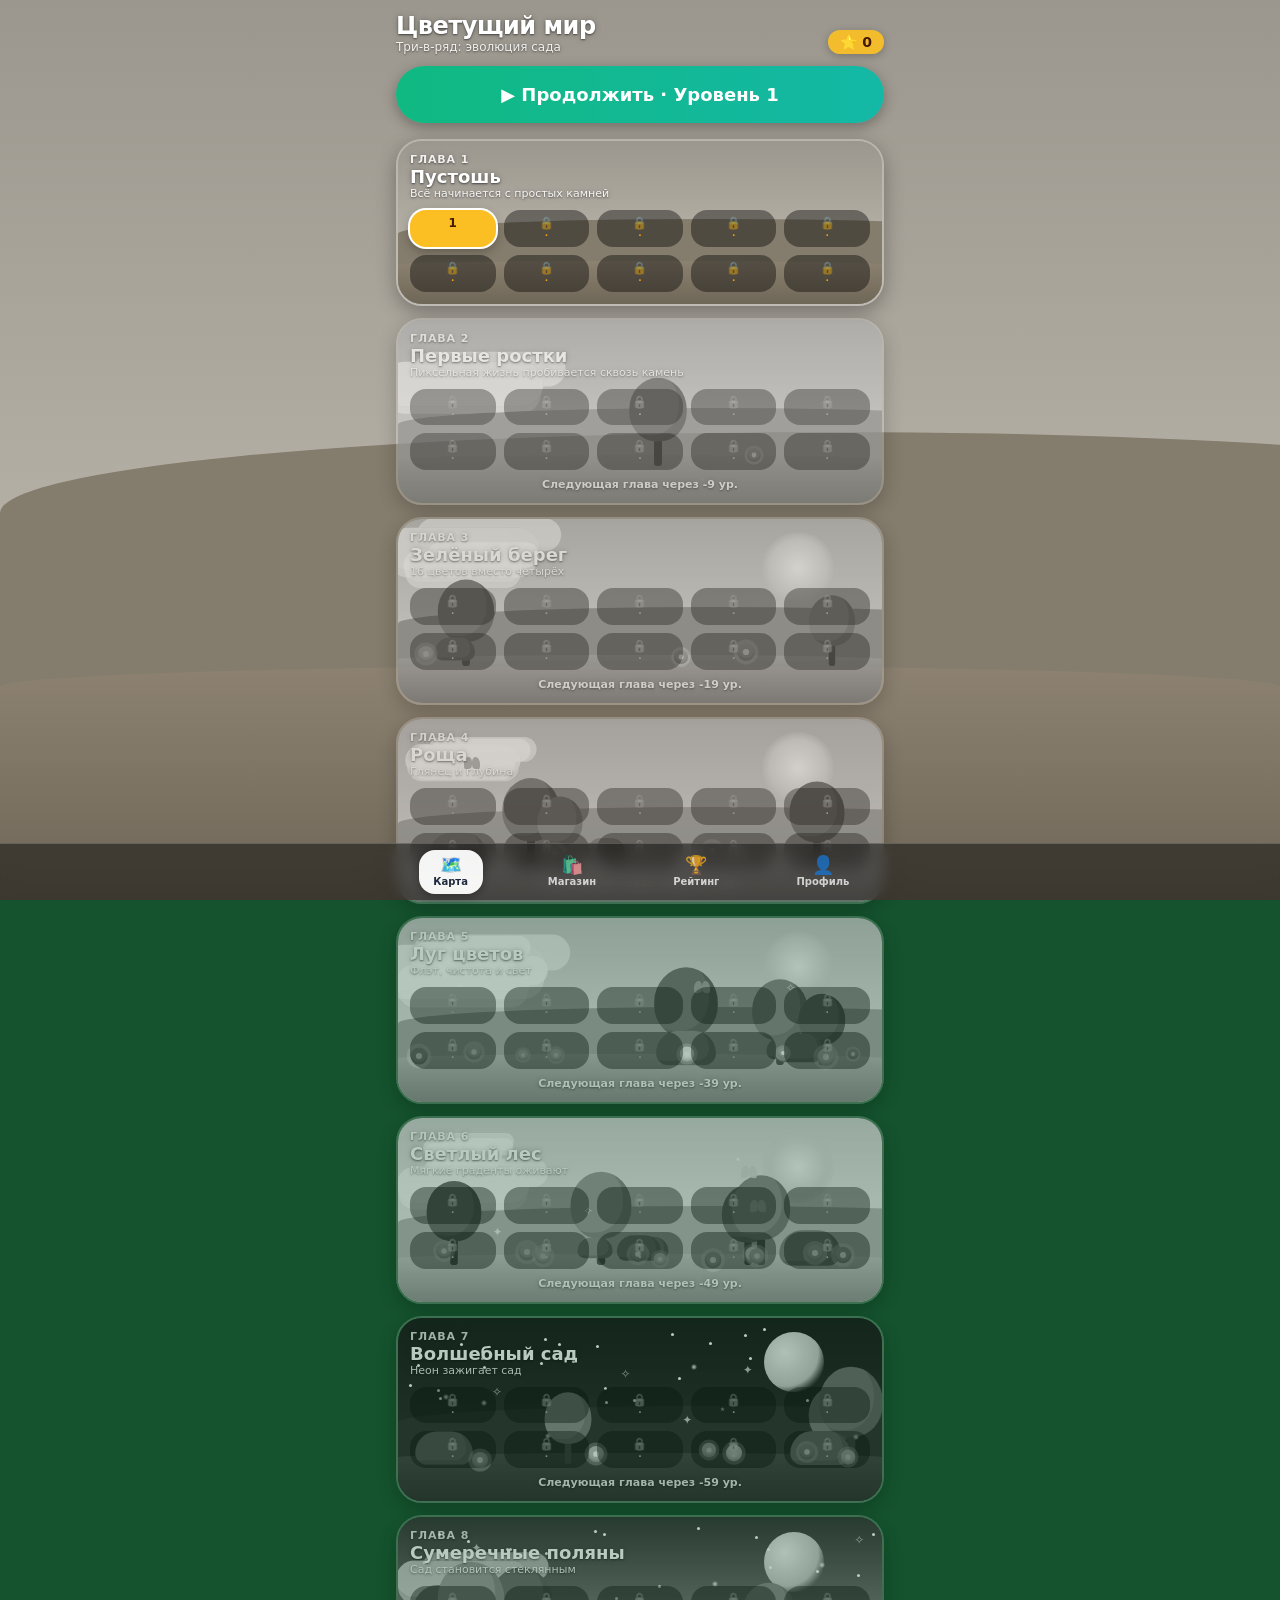
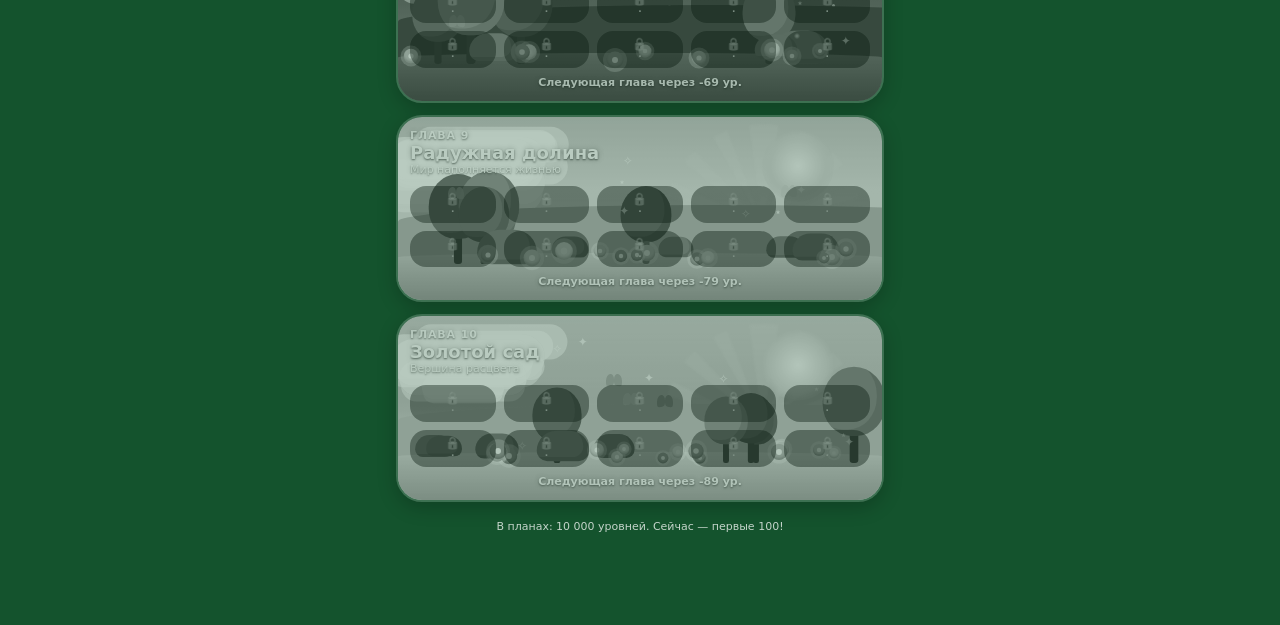
==== index.html @ 9f3c4a74 "Blooming World v1: standalone single-file match-3 game + Next.js source - index.html: автономная игр" ====
<!doctype html>
<html lang="ru">
<head>
<meta charset="utf-8">
<meta name="viewport" content="width=device-width, initial-scale=1, viewport-fit=cover, user-scalable=no">
<title>Цветущий мир — Blooming World</title>
<meta name="description" content="Match-3 игра «Цветущий мир»: 100 уровней в 10 эрах графики. Автономная версия — один HTML-файл.">
<style>
/* ============================================================
 * Blooming World — standalone single-file edition styles
 * (port of the Next.js/Tailwind UI + globals.css animations)
 * ============================================================ */
* { box-sizing: border-box; -webkit-tap-highlight-color: transparent; }
html, body { margin: 0; padding: 0; }
body {
  font-family: ui-rounded, 'Segoe UI', 'Noto Sans', system-ui, -apple-system, sans-serif;
  background: #14532d;
  color: #fff;
  min-height: 100vh;
  overflow-x: hidden;
  user-select: none;
}
button { font-family: inherit; border: 0; cursor: pointer; background: none; color: inherit; }
input { font-family: inherit; }

.app { position: relative; min-height: 100vh; overflow: hidden; }
.screen { position: relative; z-index: 10; }

/* ---------- blooming background ---------- */
.bg-layer { position: absolute; inset: 0; z-index: 0; pointer-events: none; overflow: hidden; }
.bg-layer.as-root { position: fixed; }
.bg-ground { position: absolute; left: 0; right: 0; bottom: 0; height: 26%; border-radius: 100% 100% 0 0 / 18% 18% 0 0; }
.bg-hill { position: absolute; bottom: 20%; width: 130%; height: 30%; border-radius: 100% 100% 0 0 / 60% 60% 0 0; }
.bg-hill.near { bottom: 22%; }
.bg-sun { position: absolute; top: 7%; right: 10%; width: 72px; height: 72px; border-radius: 50%;
  background: radial-gradient(circle, #fff7cf 0%, #ffd94e 55%, rgba(255,200,60,.15) 72%, transparent 76%);
  animation: bm-sun-rays 5s ease-in-out infinite; }
.bg-rays { position: absolute; top: 4%; right: 4%; width: 200px; height: 200px;
  background: repeating-conic-gradient(from 0deg, rgba(255,240,170,.14) 0deg 9deg, transparent 9deg 22deg);
  border-radius: 50%; filter: blur(1px); animation: bm-sun-rays 6s ease-in-out infinite; }
.bg-cloud { position: absolute; width: 130px; height: 36px; border-radius: 40px;
  background: rgba(255,255,255,.8); box-shadow: 0 8px 0 -2px rgba(255,255,255,.65), 22px -12px 0 -4px rgba(255,255,255,.7); opacity: .8;
  animation: bm-cloud-drift linear infinite; }
.bg-star { position: absolute; width: 3px; height: 3px; border-radius: 50%; background: #fff;
  animation: bm-star-twinkle 3s ease-in-out infinite; }
.bg-tree { position: absolute; bottom: 20%; width: 46px; height: 74px; transform-origin: bottom center;
  animation: bm-tree-sway 4s ease-in-out infinite; }
.bg-tree::before { content: ''; position: absolute; left: 50%; bottom: 0; width: 8px; height: 40%; transform: translateX(-50%);
  background: #6b4a2c; border-radius: 3px; }
.bg-tree::after { content: ''; position: absolute; left: 50%; bottom: 34%; transform: translateX(-50%);
  width: 58px; height: 64px; border-radius: 50% 50% 46% 46%; background: var(--tree, #2e8a4e);
  box-shadow: inset -8px -6px 0 rgba(0,0,0,.12); }
.bg-bush { position: absolute; bottom: 21%; width: 52px; height: 30px; border-radius: 26px 26px 14px 14px;
  background: var(--bush, #3da05a); box-shadow: inset -6px -4px 0 rgba(0,0,0,.12); }
.bg-flower { position: absolute; bottom: 21%; width: 14px; height: 14px; border-radius: 50%;
  background: var(--fl, #ff8ab0); box-shadow: 0 0 0 3px var(--flc, rgba(255,255,255,.25)), inset 0 -2px 2px rgba(0,0,0,.18); }
.bg-flower::after { content: ''; position: absolute; left: 50%; top: 50%; width: 5px; height: 5px; border-radius: 50%;
  transform: translate(-50%,-50%); background: #fff8d8; }
.bg-butterfly { position: absolute; width: 16px; height: 12px; animation: bm-butterfly 9s ease-in-out infinite; }
.bg-butterfly::before, .bg-butterfly::after { content: ''; position: absolute; top: 0; width: 8px; height: 12px; border-radius: 60% 60% 40% 40%;
  background: var(--bf, #ffd166); opacity: .9; }
.bg-butterfly::before { left: 0; transform: skewY(-12deg); }
.bg-butterfly::after { right: 0; transform: skewY(12deg); }
.bg-petal { position: absolute; top: -5vh; width: 12px; height: 12px; border-radius: 60% 0 60% 0;
  background: var(--pt, #ffb0c8); opacity: .85; animation: bm-petal-fall linear infinite; }
.bg-firefly { position: absolute; width: 6px; height: 6px; border-radius: 50%;
  background: radial-gradient(circle, #eaff9a, rgba(180,255,120,.1) 70%);
  animation: bm-firefly 4.5s ease-in-out infinite; }
.bg-sparkle { position: absolute; font-size: 12px; color: #fff; opacity: .7; animation: bm-sparkle 3s ease-in-out infinite; }
.bg-moon { position: absolute; top: 8%; right: 12%; width: 60px; height: 60px; border-radius: 50%;
  background: radial-gradient(circle at 35% 35%, #f4f0ff, #c9c2e8 60%, rgba(150,140,200,.2) 75%, transparent 80%); }

/* ---------- tile animations (ported 1:1) ---------- */
@keyframes bm-pop { 0% { transform: scale(1); opacity: 1; } 40% { transform: scale(1.25) rotate(6deg); opacity: 1; } 100% { transform: scale(0) rotate(20deg); opacity: 0; } }
@keyframes bm-fall-in { 0% { transform: translateY(-120%) scale(0.6); opacity: 0.4; } 70% { transform: translateY(0) scale(1.04); opacity: 1; } 100% { transform: translateY(0) scale(1); opacity: 1; } }
@keyframes bm-born { 0% { transform: scale(0.3) rotate(-30deg); } 60% { transform: scale(1.25) rotate(8deg); } 100% { transform: scale(1) rotate(0); } }
@keyframes bm-wobble { 0%, 100% { transform: translateY(0); } 50% { transform: translateY(-4%); } }
@keyframes bm-shake { 0%, 100% { transform: translateX(0); } 25% { transform: translateX(-6%); } 75% { transform: translateX(6%); } }
@keyframes bm-shine { 0% { transform: translateX(-180%) skewX(-18deg); } 100% { transform: translateX(280%) skewX(-18deg); } }
@keyframes bm-special-pulse { 0%, 100% { filter: brightness(1); transform: scale(1); } 50% { filter: brightness(1.35); transform: scale(1.06); } }
@keyframes bm-rainbow-spin { 0% { filter: hue-rotate(0deg); } 100% { filter: hue-rotate(360deg); } }
@keyframes bm-stone-hit { 0%, 100% { transform: translate(0); } 30% { transform: translate(-4%, 2%); } 60% { transform: translate(4%, -2%); } }
@keyframes bm-particle { 0% { transform: translate(0, 0) scale(1); opacity: 1; } 100% { transform: translate(var(--dx), var(--dy)) scale(0.2) rotate(var(--rot)); opacity: 0; } }
@keyframes bm-star-pop { 0% { transform: scale(0) rotate(-90deg); opacity: 0; } 70% { transform: scale(1.35) rotate(8deg); opacity: 1; } 100% { transform: scale(1) rotate(0); opacity: 1; } }
@keyframes bm-float-up { 0% { transform: translateY(0); opacity: 1; } 100% { transform: translateY(-160%); opacity: 0; } }
@keyframes bm-toast-in { 0% { transform: translateY(-16px); opacity: 0; } 100% { transform: translateY(0); opacity: 1; } }
@keyframes bm-cloud-drift { 0% { transform: translateX(-15vw); } 100% { transform: translateX(115vw); } }
@keyframes bm-petal-fall { 0% { transform: translate(0, -8vh) rotate(0deg); opacity: 0; } 10% { opacity: 0.9; } 100% { transform: translate(var(--drift, 4vw), 108vh) rotate(320deg); opacity: 0; } }
@keyframes bm-butterfly { 0% { transform: translate(0, 0) rotate(0deg); } 25% { transform: translate(3vw, -2vh) rotate(8deg); } 50% { transform: translate(6vw, 1vh) rotate(-6deg); } 75% { transform: translate(2vw, 3vh) rotate(5deg); } 100% { transform: translate(0, 0) rotate(0deg); } }
@keyframes bm-firefly { 0%, 100% { opacity: 0.1; transform: translate(0, 0); } 50% { opacity: 1; transform: translate(1.5vw, -2vh); } }
@keyframes bm-sparkle { 0%, 100% { opacity: 0; transform: scale(0.4); } 50% { opacity: 1; transform: scale(1.15); } }
@keyframes bm-sun-rays { 0%, 100% { opacity: 0.5; } 50% { opacity: 0.85; } }
@keyframes bm-star-twinkle { 0%, 100% { opacity: 0.25; } 50% { opacity: 1; } }
@keyframes bm-tree-sway { 0%, 100% { transform: rotate(-1.6deg); } 50% { transform: rotate(1.6deg); } }

.bm-pop { animation: bm-pop 0.24s ease-in forwards; }
.bm-fall-in { animation: bm-fall-in 0.26s cubic-bezier(.3,.7,.4,1.1); }
.bm-born { animation: bm-born 0.3s cubic-bezier(.3,1.4,.5,1); }
.bm-wobble { animation: bm-wobble 2.4s ease-in-out infinite; }
.bm-shake { animation: bm-shake 0.28s ease-in-out 2; }
.bm-stone-hit { animation: bm-stone-hit 0.3s ease-in-out; }
.bm-special-pulse { animation: bm-special-pulse 1.4s ease-in-out infinite; }
.bm-rainbow-spin { animation: bm-rainbow-spin 2.5s linear infinite; }
.bm-particle { position: absolute; pointer-events: none; z-index: 30; animation: bm-particle 0.65s ease-out forwards; will-change: transform, opacity; }
.bm-star-pop { animation: bm-star-pop 0.45s cubic-bezier(.3,1.5,.5,1) backwards; }
.bm-float-up { animation: bm-float-up 0.9s ease-out forwards; }
.bm-toast-in { animation: bm-toast-in 0.25s ease-out; }
.bm-shine-wrap { position: absolute; inset: 0; overflow: hidden; pointer-events: none; }
.bm-shine-bar { position: absolute; top: -20%; bottom: -20%; width: 34%; background: linear-gradient(90deg, transparent, rgba(255,255,255,.55), transparent); animation: bm-shine 2.6s ease-in-out infinite; }
.bm-pixel-pattern { position: absolute; inset: 0; background-image: repeating-linear-gradient(45deg, rgba(0,0,0,.06) 0 4px, transparent 4px 8px), repeating-linear-gradient(-45deg, rgba(255,255,255,.05) 0 4px, transparent 4px 8px); }
.bm-checker-light { background-image: linear-gradient(45deg, rgba(255,255,255,.06) 25%, transparent 25%, transparent 75%, rgba(255,255,255,.06) 75%); background-size: 24px 24px; }
.bm-text-outline { text-shadow: 0 1px 2px rgba(0,0,0,.5), 0 0 6px rgba(0,0,0,.25); }

/* ---------- shared ui ---------- */
.card { background: rgba(0,0,0,.25); backdrop-filter: blur(4px); border: 2px solid rgba(255,255,255,.22); border-radius: 22px; }
.btn { border-radius: 999px; padding: 10px 18px; font-weight: 800; font-size: 14px; transition: filter .15s, transform .05s; }
.btn:active { transform: scale(.97); }
.btn-primary { background: linear-gradient(90deg, #10b981, #14b8a6); color: #fff; box-shadow: 0 4px 14px rgba(0,0,0,.3); }
.btn-amber { background: #fbbf24; color: #451a03; box-shadow: 0 4px 12px rgba(0,0,0,.25); }
.btn-ghost { background: rgba(255,255,255,.25); color: #fff; }
.btn-white { background: #fff; color: #047857; }
.btn-dark { background: rgba(0,0,0,.35); color: #fff; }
.chip { display: inline-flex; align-items: center; gap: 6px; border-radius: 999px; padding: 4px 12px; font-size: 12px; font-weight: 700; background: rgba(0,0,0,.32); color: #fff; }
.chip.done { background: rgba(16,185,129,.9); }
.coin-pill { display: inline-flex; align-items: center; gap: 4px; background: rgba(251,191,36,.92); color: #451a03; border-radius: 999px; padding: 4px 12px; font-size: 14px; font-weight: 900; box-shadow: 0 2px 8px rgba(0,0,0,.25); }

/* ---------- bottom nav ---------- */
.bottom-nav { position: fixed; left: 0; right: 0; bottom: 0; z-index: 40; border-top: 1px solid rgba(255,255,255,.2); background: rgba(0,0,0,.45); backdrop-filter: blur(8px); padding-bottom: env(safe-area-inset-bottom); }
.bottom-nav .row { max-width: 512px; margin: 0 auto; display: flex; justify-content: space-around; padding: 6px 8px; }
.nav-btn { display: flex; flex-direction: column; align-items: center; gap: 2px; min-height: 44px; min-width: 64px; border-radius: 16px; padding: 6px 12px; font-size: 10px; font-weight: 700; color: rgba(255,255,255,.75); }
.nav-btn.active { background: rgba(255,255,255,.95); color: #1e293b; box-shadow: 0 3px 10px rgba(0,0,0,.3); }
.nav-btn .ico { font-size: 18px; line-height: 1; }

/* ---------- map ---------- */
.map-wrap { max-width: 512px; margin: 0 auto; padding: 12px 12px 90px; }
.map-head { display: flex; align-items: flex-end; justify-content: space-between; margin-bottom: 12px; }
.map-head h1 { margin: 0; font-size: 24px; font-weight: 900; letter-spacing: -0.02em; }
.map-head p { margin: 0; font-size: 12px; opacity: .85; }
.chapter-card { position: relative; overflow: hidden; border-radius: 26px; border: 2px solid rgba(255,255,255,.25); box-shadow: 0 6px 20px rgba(0,0,0,.3); margin-bottom: 12px; }
.chapter-card.locked { opacity: .7; filter: saturate(0); }
.chapter-inner { position: relative; z-index: 10; padding: 12px; }
.chapter-kicker { font-size: 11px; font-weight: 700; text-transform: uppercase; letter-spacing: .08em; opacity: .85; }
.chapter-name { font-size: 18px; font-weight: 900; }
.chapter-tag { font-size: 11px; opacity: .9; }
.bloomed-pill { background: rgba(255,255,255,.85); color: #047857; border-radius: 999px; padding: 4px 10px; font-size: 12px; font-weight: 900; }
.levels-grid { margin-top: 10px; display: grid; grid-template-columns: repeat(5, 1fr); gap: 8px; }
.level-btn { display: flex; flex-direction: column; align-items: center; border-radius: 16px; padding: 6px 0; font-size: 12px; font-weight: 900; }
.level-btn.open { background: rgba(255,255,255,.88); color: #334155; }
.level-btn.open:hover { background: #fff; }
.level-btn.current { background: #fbbf24; color: #451a03; box-shadow: 0 0 0 2px #fff, 0 4px 12px rgba(0,0,0,.3); }
.level-btn.locked { background: rgba(0,0,0,.4); color: rgba(255,255,255,.5); cursor: not-allowed; }
.level-stars { font-size: 9px; line-height: 1.2; color: #f59e0b; }

/* ---------- game ---------- */
.game-wrap { max-width: 512px; margin: 0 auto; padding: 8px 12px 10px; display: flex; flex-direction: column; min-height: 100vh; }
.game-top { display: flex; align-items: center; justify-content: space-between; gap: 8px; }
.game-title { font-size: 14px; font-weight: 800; text-align: center; }
.boss-badge { display: block; font-size: 10px; font-weight: 900; letter-spacing: .18em; color: #fcd34d; }
.stats-row { margin-top: 8px; display: flex; gap: 8px; }
.stat-box { flex: 1; border-radius: 16px; background: rgba(0,0,0,.25); backdrop-filter: blur(3px); padding: 5px 12px; }
.stat-box .lbl { font-size: 10px; text-transform: uppercase; letter-spacing: .05em; opacity: .7; }
.stat-box .val { font-size: 20px; font-weight: 900; line-height: 1.1; }
.goals-row { margin-top: 8px; display: flex; flex-wrap: wrap; gap: 6px; }
.board-outer { margin-top: 12px; display: flex; justify-content: center; }
.board-box { position: relative; width: 100%; max-width: 480px; border-radius: 26px; padding: 10px; border: 2px solid rgba(255,255,255,.22); }
.board-inner { position: relative; }
.cell { position: absolute; padding: 3%; }
.cell button { width: 100%; height: 100%; transition: transform .15s, filter .15s; display: block; padding: 0; }
.cell button.sel { transform: scale(1.1); filter: brightness(1.2) drop-shadow(0 0 6px rgba(255,255,255,.8)); z-index: 5; position: relative; }
.cell.void-cell { padding: 0; }
.void-dot { position: absolute; inset: 8%; border-radius: 15%; background: rgba(0,0,0,.1); }
.tile-root { position: relative; width: 100%; height: 100%; }
.tile-rim { position: absolute; }
.tile-body { position: absolute; inset: 6%; overflow: hidden; }
.tile-over { position: absolute; inset: 6%; z-index: 10; display: flex; align-items: center; justify-content: center; pointer-events: none; }
.tile-glyph { font-size: 50cqw; line-height: 1; filter: drop-shadow(0 1px 2px rgba(0,0,0,.45)); }
.spec-disc { width: 58%; height: 58%; border-radius: 50%; display: flex; align-items: center; justify-content: center; background: rgba(16,12,22,.52); }
.spec-glyph { font-size: 34cqw; font-weight: 900; color: #fff; text-shadow: 0 0 3px rgba(0,0,0,.8), 0 1px 2px rgba(0,0,0,.55); }
.stone-wrap { position: relative; width: 100%; height: 100%; }
.stone-pips { position: absolute; left: 0; right: 0; bottom: 7%; display: flex; justify-content: center; gap: 6%; z-index: 5; }
.stone-pips span { width: 11%; aspect-ratio: 1; border-radius: 50%; background: rgba(16,20,26,.6); box-shadow: 0 0 0 1px rgba(255,255,255,.4); }
.hint-line { margin-top: 8px; text-align: center; font-size: 11px; opacity: .78; }
.boosters-row { margin-top: 6px; display: grid; grid-template-columns: repeat(6, 1fr); gap: 6px; }
.booster-btn { position: relative; display: flex; align-items: center; justify-content: center; border-radius: 16px; padding: 7px 0; font-size: 20px; background: rgba(0,0,0,.32); transition: background .15s; }
.booster-btn:hover { background: rgba(0,0,0,.45); }
.booster-btn.active { background: #fbbf24; color: #451a03; box-shadow: 0 0 0 2px #fff; }
.booster-count { position: absolute; right: -4px; top: -4px; min-width: 18px; border-radius: 999px; padding: 0 4px; font-size: 10px; font-weight: 900; line-height: 18px; color: #fff; }
.booster-count.has { background: #10b981; }
.booster-count.zero { background: rgba(244,63,94,.9); }
.cancel-row { margin-top: 6px; text-align: center; }
.float-txt { position: absolute; z-index: 20; transform: translateX(-50%); white-space: nowrap; font-size: 14px; font-weight: 900; color: #fff; text-shadow: 0 1px 3px rgba(0,0,0,.6); pointer-events: none; }
.toast-wrap { position: fixed; left: 50%; top: 64px; transform: translateX(-50%); z-index: 60; }
.toast-box { background: rgba(0,0,0,.8); border-radius: 999px; padding: 8px 18px; font-size: 14px; font-weight: 700; box-shadow: 0 6px 18px rgba(0,0,0,.4); }

/* ---------- modals ---------- */
.modal-overlay { position: fixed; inset: 0; z-index: 70; background: rgba(0,0,0,.55); display: flex; align-items: center; justify-content: center; padding: 16px; }
.modal { width: 100%; max-width: 330px; border-radius: 26px; padding: 18px; text-align: center; box-shadow: 0 20px 60px rgba(0,0,0,.5); }
.modal.win { background: linear-gradient(180deg, #10b981, #0d9488); }
.modal.lose { background: linear-gradient(180deg, #334155, #0f172a); }
.modal.light { background: #fff; color: #1e293b; }
.modal h2 { margin: 0 0 6px; font-size: 22px; font-weight: 900; }
.modal .stars-row { display: flex; justify-content: center; gap: 8px; font-size: 36px; margin: 8px 0; }
.modal .stars-row .dim { opacity: .25; filter: grayscale(1); }
.modal .sub { font-size: 13px; margin: 4px 0; }
.modal .reward-pill { display: inline-block; background: rgba(251,191,36,.92); color: #451a03; border-radius: 999px; padding: 6px 16px; font-weight: 900; margin-top: 6px; }
.modal .col { display: flex; flex-direction: column; gap: 8px; margin-top: 14px; }
.modal .row2 { display: flex; gap: 8px; }

/* ---------- shop / ranks / profile ---------- */
.panel-wrap { max-width: 512px; margin: 0 auto; padding: 12px 12px 90px; }
.panel-title { font-size: 22px; font-weight: 900; margin: 0 0 4px; }
.tabs-row { display: flex; gap: 6px; overflow-x: auto; margin: 10px 0; padding-bottom: 2px; }
.tab-btn { flex-shrink: 0; border-radius: 999px; padding: 7px 14px; font-size: 12px; font-weight: 800; background: rgba(0,0,0,.32); color: rgba(255,255,255,.85); }
.tab-btn.active { background: #fff; color: #1e293b; }
.shop-item { display: flex; align-items: center; gap: 10px; border-radius: 20px; background: rgba(0,0,0,.28); border: 1px solid rgba(255,255,255,.18); padding: 10px 12px; margin-bottom: 8px; }
.shop-item .info { flex: 1; min-width: 0; }
.shop-item .nm { font-size: 14px; font-weight: 800; }
.shop-item .ds { font-size: 11px; opacity: .75; }
.shop-item .pr { font-size: 12px; font-weight: 900; color: #fcd34d; white-space: nowrap; }
.skins-grid { display: grid; grid-template-columns: repeat(3, 1fr); gap: 8px; }
.skin-card { border-radius: 18px; background: rgba(0,0,0,.28); border: 1px solid rgba(255,255,255,.18); padding: 10px 8px; text-align: center; }
.skin-card.equipped { border-color: #fbbf24; box-shadow: 0 0 0 1px #fbbf24; }
.skin-preview { display: grid; grid-template-columns: repeat(3, 1fr); gap: 4px; justify-items: center; margin-bottom: 8px; }
.skin-tile { width: 26px; height: 26px; position: relative; container-type: size; }
.skin-tile .tile-rim { position: absolute; }
.skin-tile .tile-body { position: absolute; inset: 8%; overflow: hidden; }
.skin-tile .tile-glyph { font-size: 50cqw; }
.rank-podium { display: flex; gap: 6px; align-items: flex-end; justify-content: center; margin: 12px 0; }
.rank-podium .pod { flex: 1; border-radius: 16px 16px 6px 6px; background: rgba(0,0,0,.32); padding: 8px 4px; text-align: center; font-size: 11px; }
.rank-podium .pod .em { font-size: 22px; }
.rank-row { display: flex; align-items: center; gap: 10px; border-radius: 14px; padding: 7px 10px; margin-bottom: 4px; background: rgba(0,0,0,.24); font-size: 13px; }
.rank-row.me { background: rgba(251,191,36,.9); color: #451a03; font-weight: 900; }
.rank-row .pos { width: 34px; font-weight: 900; opacity: .8; }
.rank-row .nm { flex: 1; overflow: hidden; text-overflow: ellipsis; white-space: nowrap; }
.search-input { width: 100%; border-radius: 999px; border: 1px solid rgba(255,255,255,.3); background: rgba(0,0,0,.3); color: #fff; padding: 9px 16px; font-size: 14px; outline: none; margin-bottom: 10px; }
.profile-head { display: flex; align-items: center; gap: 12px; margin-bottom: 12px; }
.avatar-bubble { width: 64px; height: 64px; border-radius: 50%; display: flex; align-items: center; justify-content: center; font-size: 32px; }
.stat-grid { display: grid; grid-template-columns: repeat(2, 1fr); gap: 8px; margin-top: 8px; }
.stat-card { border-radius: 18px; background: rgba(0,0,0,.28); border: 1px solid rgba(255,255,255,.16); padding: 10px 12px; }
.stat-card .v { font-size: 20px; font-weight: 900; }
.stat-card .k { font-size: 11px; opacity: .75; }
.name-input { width: 100%; border-radius: 14px; border: 1px solid rgba(255,255,255,.3); background: rgba(0,0,0,.3); color: #fff; padding: 10px 14px; font-size: 15px; outline: none; }
.settings-block { margin-top: 14px; border-radius: 20px; background: rgba(0,0,0,.28); border: 1px solid rgba(255,255,255,.16); padding: 12px 14px; }
.settings-row { display: flex; align-items: center; justify-content: space-between; padding: 8px 0; font-size: 14px; font-weight: 700; }
.seg { display: inline-flex; border-radius: 999px; overflow: hidden; border: 1px solid rgba(255,255,255,.3); }
.seg button { padding: 6px 14px; font-size: 12px; font-weight: 800; color: rgba(255,255,255,.8); }
.seg button.on { background: #fff; color: #1e293b; }
.eq-list { display: flex; flex-wrap: wrap; gap: 6px; margin-top: 8px; }

/* small screens */
@media (max-width: 380px) {
  .levels-grid { gap: 5px; }
  .board-box { padding: 7px; }
}

</style>
</head>
<body>
<div id="app"></div>
<script>
/* ============ data.js ============ */
/* ============================================================
 * Blooming World — data layer (port of i18n.ts, shapes.ts,
 * themes.ts, shop.ts, levels.ts, leaderboard.ts)
 * ============================================================ */

/* ---------------- i18n ---------------- */
const I18N_RU = {
  'app.title': 'Цветущий мир',
  'app.subtitle': 'Три-в-ряд: эволюция сада',
  'nav.map': 'Карта', 'nav.shop': 'Магазин', 'nav.ranks': 'Рейтинг', 'nav.profile': 'Профиль',
  'map.play': 'Играть', 'map.continue': 'Продолжить', 'map.level': 'Уровень',
  'map.chapter': 'Глава', 'map.locked': 'Закрыто', 'map.bloomed': 'Расцвело!',
  'map.nextChapter': 'Следующая глава через {n} ур.',
  'map.comingSoon': 'В планах: 10 000 уровней. Сейчас — первые 100!',
  'game.moves': 'Ходы', 'game.score': 'Очки', 'game.goal': 'Цель',
  'game.tapHint': 'Тапай группы из 2+ камней',
  'game.swapHint': 'Меняй камни местами: собирай 3+ в ряд',
  'game.bossLevel': 'ВЗРЫВНОЙ УРОВЕНЬ',
  'game.win': 'Победа!', 'game.lose': 'Ходы закончились',
  'game.next': 'Следующий уровень', 'game.retry': 'Ещё раз', 'game.exit': 'На карту',
  'game.cascade': 'Комбо x{n}!',
  'game.shuffled': 'Ходов больше нет — поле перемешано',
  'game.plus5': '+5 ходов', 'game.buyAndUse': 'Купить и применить', 'game.use': 'Применить',
  'game.boosters': 'Бусты', 'game.selectTarget': 'Выбери цель на поле', 'game.cancel': 'Отмена',
  'game.starReward': 'Награда', 'game.newStars': 'Новый рекорд звёзд!', 'game.firstWin': 'Первое прохождение!',
  'game.stoneGoal': 'Разбей камни', 'game.itemGoal': 'Собери бутоны',
  'game.collectGoal': 'Собери камни', 'game.scoreGoal': 'Набери очки',
  'shop.title': 'Магазин', 'shop.coins': 'Монеты',
  'shop.tab.boosters': 'Бусты', 'shop.tab.bank': 'Банк', 'shop.tab.skins': 'Скины',
  'shop.tab.avatars': 'Аватары', 'shop.tab.frames': 'Рамки', 'shop.tab.names': 'Имя', 'shop.tab.effects': 'Эффекты',
  'shop.buy': 'Купить', 'shop.equip': 'Надеть', 'shop.equipped': 'Надето', 'shop.owned': 'Куплено',
  'shop.notEnough': 'Недостаточно монет', 'shop.purchased': 'Покупка совершена!',
  'shop.demoNote': 'Демо-режим: оплата симулируется, монеты зачисляются бесплатно',
  'shop.simulatePay': 'Пополнить (демо)',
  'shop.effectTile': 'Эффекты камней', 'shop.effectAvatar': 'Эффекты аватара', 'shop.effectName': 'Эффекты имени',
  'shop.free': 'Бесплатно',
  'ranks.title': 'Глобальный рейтинг', 'ranks.players': 'игроков', 'ranks.youAre': 'Вы на месте',
  'ranks.level': 'Ур.', 'ranks.stars': 'Звёзды', 'ranks.you': 'ВЫ', 'ranks.search': 'Поиск игрока...', 'ranks.top3': 'Лидеры',
  'profile.title': 'Профиль', 'profile.name': 'Имя игрока', 'profile.namePlaceholder': 'Введите имя',
  'profile.save': 'Сохранить', 'profile.saved': 'Сохранено!', 'profile.stats': 'Статистика',
  'profile.stat.wins': 'Побед', 'profile.stat.levels': 'Уровней пройдено', 'profile.stat.stars': 'Звёзд собрано',
  'profile.stat.bestCascade': 'Лучшее комбо', 'profile.stat.totalScore': 'Всего очков', 'profile.stat.moves': 'Ходов сделано',
  'profile.equipped': 'Экипировка',
  'settings.title': 'Настройки', 'settings.language': 'Язык', 'settings.sound': 'Звук',
  'settings.on': 'Вкл', 'settings.off': 'Выкл',
  'settings.reset': 'Сбросить прогресс',
  'settings.resetConfirm': 'Точно сбросить весь прогресс? Это действие необратимо.',
  'settings.resetYes': 'Да, сбросить', 'settings.resetNo': 'Отмена', 'settings.resetDone': 'Прогресс сброшен',
  'common.coins': 'монет', 'common.close': 'Закрыть', 'common.ok': 'ОК', 'common.loading': 'Загрузка...',
  'goal.stone': 'Камни', 'goal.item': 'Бутоны', 'goal.moves': 'Ходы',
  'era.unlock': 'Глава {n}: {name} — {tag}',
};
const I18N_EN = {
  'app.title': 'Blooming World',
  'app.subtitle': 'Match-3: garden evolution',
  'nav.map': 'Map', 'nav.shop': 'Shop', 'nav.ranks': 'Ranks', 'nav.profile': 'Profile',
  'map.play': 'Play', 'map.continue': 'Continue', 'map.level': 'Level',
  'map.chapter': 'Chapter', 'map.locked': 'Locked', 'map.bloomed': 'Bloomed!',
  'map.nextChapter': 'Next chapter in {n} lv.',
  'map.comingSoon': 'Planned: 10,000 levels. Now the first 100!',
  'game.moves': 'Moves', 'game.score': 'Score', 'game.goal': 'Goal',
  'game.tapHint': 'Tap groups of 2+ gems',
  'game.swapHint': 'Swap gems: match 3+ in a row',
  'game.bossLevel': 'BLAST LEVEL',
  'game.win': 'Victory!', 'game.lose': 'Out of moves',
  'game.next': 'Next level', 'game.retry': 'Retry', 'game.exit': 'Map',
  'game.cascade': 'Combo x{n}!',
  'game.shuffled': 'No moves left — board shuffled',
  'game.plus5': '+5 moves', 'game.buyAndUse': 'Buy & use', 'game.use': 'Use',
  'game.boosters': 'Boosters', 'game.selectTarget': 'Pick a target on the board', 'game.cancel': 'Cancel',
  'game.starReward': 'Reward', 'game.newStars': 'New star record!', 'game.firstWin': 'First clear!',
  'game.stoneGoal': 'Break the stones', 'game.itemGoal': 'Collect the buds',
  'game.collectGoal': 'Collect gems', 'game.scoreGoal': 'Score points',
  'shop.title': 'Shop', 'shop.coins': 'Coins',
  'shop.tab.boosters': 'Boosters', 'shop.tab.bank': 'Bank', 'shop.tab.skins': 'Skins',
  'shop.tab.avatars': 'Avatars', 'shop.tab.frames': 'Frames', 'shop.tab.names': 'Name', 'shop.tab.effects': 'Effects',
  'shop.buy': 'Buy', 'shop.equip': 'Equip', 'shop.equipped': 'Equipped', 'shop.owned': 'Owned',
  'shop.notEnough': 'Not enough coins', 'shop.purchased': 'Purchase complete!',
  'shop.demoNote': 'Demo mode: payment is simulated, coins are added for free',
  'shop.simulatePay': 'Top up (demo)',
  'shop.effectTile': 'Gem effects', 'shop.effectAvatar': 'Avatar effects', 'shop.effectName': 'Name effects',
  'shop.free': 'Free',
  'ranks.title': 'Global leaderboard', 'ranks.players': 'players', 'ranks.youAre': 'You are #',
  'ranks.level': 'Lv', 'ranks.stars': 'Stars', 'ranks.you': 'YOU', 'ranks.search': 'Search player...', 'ranks.top3': 'Top players',
  'profile.title': 'Profile', 'profile.name': 'Player name', 'profile.namePlaceholder': 'Enter name',
  'profile.save': 'Save', 'profile.saved': 'Saved!', 'profile.stats': 'Statistics',
  'profile.stat.wins': 'Wins', 'profile.stat.levels': 'Levels cleared', 'profile.stat.stars': 'Stars earned',
  'profile.stat.bestCascade': 'Best combo', 'profile.stat.totalScore': 'Total score', 'profile.stat.moves': 'Moves made',
  'profile.equipped': 'Equipment',
  'settings.title': 'Settings', 'settings.language': 'Language', 'settings.sound': 'Sound',
  'settings.on': 'On', 'settings.off': 'Off',
  'settings.reset': 'Reset progress',
  'settings.resetConfirm': 'Really reset all progress? This cannot be undone.',
  'settings.resetYes': 'Yes, reset', 'settings.resetNo': 'Cancel', 'settings.resetDone': 'Progress reset',
  'common.coins': 'coins', 'common.close': 'Close', 'common.ok': 'OK', 'common.loading': 'Loading...',
  'goal.stone': 'Stones', 'goal.item': 'Buds', 'goal.moves': 'Moves',
  'era.unlock': 'Chapter {n}: {name} — {tag}',
};
const DICTS = { ru: I18N_RU, en: I18N_EN };
function translate(lang, key, vars) {
  let s = (DICTS[lang] && DICTS[lang][key]) || DICTS.en[key] || key;
  if (vars) for (const [k, v] of Object.entries(vars)) s = s.replace('{' + k + '}', String(v));
  return s;
}

/* ---------------- shapes (colorblind-safe silhouettes) ---------------- */
const GEM_SHAPE_CLIP = [
  'polygon(50% 2%, 97% 91%, 3% 91%)',
  'polygon(50% 0%, 100% 50%, 50% 100%, 0% 50%)',
  'polygon(25% 3%, 75% 3%, 100% 50%, 75% 97%, 25% 97%, 0% 50%)',
  null,
  'polygon(15% 15%, 85% 15%, 85% 85%, 15% 85%)',
  'polygon(50% 0%, 63% 34%, 98% 35%, 71% 57%, 82% 91%, 50% 71%, 18% 91%, 29% 57%, 2% 35%, 37% 34%)',
];
function gemShapeCss(color) {
  const i = Math.max(0, Math.min(GEM_SHAPE_CLIP.length - 1, color));
  const clip = GEM_SHAPE_CLIP[i];
  return clip ? { clipPath: clip, borderRadius: '4%' } : { borderRadius: '50%' };
}

/* ---------------- themes: colorblind-safe palette engine ---------------- */
function hexToHsl(hex) {
  const n = hex.replace('#', '');
  const r = parseInt(n.slice(0, 2), 16) / 255, g = parseInt(n.slice(2, 4), 16) / 255, b = parseInt(n.slice(4, 6), 16) / 255;
  const max = Math.max(r, g, b), min = Math.min(r, g, b);
  const l = (max + min) / 2;
  let h = 0, s = 0;
  if (max !== min) {
    const d = max - min;
    s = l > 0.5 ? d / (2 - max - min) : d / (max + min);
    if (max === r) h = ((g - b) / d + (g < b ? 6 : 0)) / 6;
    else if (max === g) h = ((b - r) / d + 2) / 6;
    else h = ((r - g) / d + 4) / 6;
  }
  return [h * 360, s * 100, l * 100];
}
function hslToHex(h, s, l) {
  const hh = (((h % 360) + 360) % 360) / 360;
  const ss = Math.min(100, Math.max(0, s)) / 100;
  const ll = Math.min(94, Math.max(0, l)) / 100;
  const c = (1 - Math.abs(2 * ll - 1)) * ss;
  const x = c * (1 - Math.abs(((hh * 6) % 2) - 1));
  const m = ll - c / 2;
  let r = 0, g = 0, b = 0;
  if (hh < 1 / 6) { r = c; g = x; }
  else if (hh < 2 / 6) { r = x; g = c; }
  else if (hh < 3 / 6) { g = c; b = x; }
  else if (hh < 4 / 6) { g = x; b = c; }
  else if (hh < 5 / 6) { r = x; b = c; }
  else { r = c; }
  const to = (v) => Math.round((v + m) * 255).toString(16).padStart(2, '0');
  return '#' + to(r) + to(g) + to(b);
}
function tint(hex, sMul, lAdd) {
  const [h, s, l] = hexToHsl(hex);
  return hslToHex(h, s * sMul, l + lAdd);
}
const ANCHORS = ['#c74134', '#f6e04b', '#2ea56d', '#3d9be0', '#b06fc9', '#ef8f2a'];
function eraPal(sMul, lAdd, darkL) {
  return {
    p: ANCHORS.map((c) => tint(c, sMul, lAdd)),
    d: ANCHORS.map((c) => tint(c, sMul * 0.92, lAdd + darkL)),
  };
}
const PAL = [
  eraPal(0.55, -3, -14), eraPal(0.72, 2, -16), eraPal(0.88, 1, -18), eraPal(1.0, 2, -18),
  eraPal(0.92, 7, -14), eraPal(0.9, 8, -12), eraPal(1.18, 6, -10), eraPal(0.82, 10, -16),
  eraPal(0.98, 8, -14), eraPal(1.04, 10, -14),
];
const CHAPTERS = [
  { id: 0, name: { ru: 'Пустошь', en: 'The Barrens' }, tagline: { ru: 'Всё начинается с простых камней', en: 'It all starts with simple stones' },
    palette: PAL[0].p, paletteDark: PAL[0].d, uiAccent: '#8a7a68',
    tile: { rim: 'rgba(40,34,28,.55)', rimWidth: 0.05, flat: true, gradient: false, gloss: false, pixelShadow: false, softShadow: false, glow: false, glass: false, shine: false, wobble: false, pattern: 'none' },
    bg: { sky: 'linear-gradient(180deg,#9b978e 0%,#b5b0a6 60%,#8d8779 100%)', ground: 'linear-gradient(180deg,#8d8271 0%,#6e6657 100%)', hillFar: '#a19a8c', hillNear: '#847c6c', dark: false, clouds: 0, sun: false, stars: false, trees: 0, bushes: 0, flowers: 0, butterflies: 0, petals: 0, fireflies: 0, sparkles: 0, rays: false } },
  { id: 1, name: { ru: 'Первые ростки', en: 'First Sprouts' }, tagline: { ru: 'Пиксельная жизнь пробивается сквозь камень', en: 'Pixel life breaks through the stone' },
    palette: PAL[1].p, paletteDark: PAL[1].d, uiAccent: '#7ac96a',
    tile: { rim: 'rgba(30,26,20,.5)', rimWidth: 0.045, flat: true, gradient: false, gloss: false, pixelShadow: true, softShadow: false, glow: false, glass: false, shine: false, wobble: false, pattern: 'pixel' },
    bg: { sky: 'linear-gradient(180deg,#8fb8c9 0%,#b5d6c9 60%,#8fb894 100%)', ground: 'linear-gradient(180deg,#7aa86a 0%,#568a4c 100%)', hillFar: '#9bc98e', hillNear: '#6fae62', dark: false, clouds: 1, sun: false, stars: false, trees: 1, bushes: 0, flowers: 1, butterflies: 0, petals: 0, fireflies: 0, sparkles: 0, rays: false } },
  { id: 2, name: { ru: 'Зелёный берег', en: 'Green Shore' }, tagline: { ru: '16 цветов вместо четырёх', en: 'Sixteen colors instead of four' },
    palette: PAL[2].p, paletteDark: PAL[2].d, uiAccent: '#3d9be0',
    tile: { rim: 'rgba(28,32,40,.45)', rimWidth: 0.04, flat: false, gradient: true, gloss: false, pixelShadow: true, softShadow: false, glow: false, glass: false, shine: false, wobble: false, pattern: 'none' },
    bg: { sky: 'linear-gradient(180deg,#7ec3e8 0%,#a8dff0 55%,#cfe8c9 100%)', ground: 'linear-gradient(180deg,#7ab86a 0%,#4c8a44 100%)', hillFar: '#93cc85', hillNear: '#63a855', dark: false, clouds: 2, sun: true, stars: false, trees: 2, bushes: 1, flowers: 3, butterflies: 0, petals: 0, fireflies: 0, sparkles: 0, rays: false } },
  { id: 3, name: { ru: 'Роща', en: 'The Grove' }, tagline: { ru: 'Глянец и глубина', en: 'Gloss and depth' },
    palette: PAL[3].p, paletteDark: PAL[3].d, uiAccent: '#ef8f2a',
    tile: { rim: 'rgba(30,26,40,.4)', rimWidth: 0.035, flat: false, gradient: true, gloss: true, pixelShadow: false, softShadow: true, glow: false, glass: false, shine: false, wobble: false, pattern: 'none' },
    bg: { sky: 'linear-gradient(180deg,#6fc0f0 0%,#9fd8f5 50%,#d4ecc0 100%)', ground: 'linear-gradient(180deg,#82c46e 0%,#4c9440 100%)', hillFar: '#9cd48a', hillNear: '#68b458', dark: false, clouds: 2, sun: true, stars: false, trees: 3, bushes: 2, flowers: 5, butterflies: 1, petals: 0, fireflies: 0, sparkles: 0, rays: false } },
  { id: 4, name: { ru: 'Луг цветов', en: 'Flower Meadow' }, tagline: { ru: 'Флэт, чистота и свет', en: 'Flat, clean and light' },
    palette: PAL[4].p, paletteDark: PAL[4].d, uiAccent: '#2ea56d',
    tile: { rim: 'rgba(30,26,40,.35)', rimWidth: 0.03, flat: true, gradient: false, gloss: false, pixelShadow: false, softShadow: true, glow: false, glass: false, shine: false, wobble: true, pattern: 'none' },
    bg: { sky: 'linear-gradient(180deg,#87d0f5 0%,#bce6fa 50%,#dff2cf 100%)', ground: 'linear-gradient(180deg,#8cc978 0%,#57a04a 100%)', hillFar: '#a5dc92', hillNear: '#74bc62', dark: false, clouds: 3, sun: true, stars: false, trees: 3, bushes: 3, flowers: 8, butterflies: 1, petals: 2, fireflies: 0, sparkles: 2, rays: false } },
  { id: 5, name: { ru: 'Светлый лес', en: 'Bright Forest' }, tagline: { ru: 'Мягкие граденты оживают', en: 'Soft gradients come alive' },
    palette: PAL[5].p, paletteDark: PAL[5].d, uiAccent: '#3d9be0',
    tile: { rim: 'rgba(30,26,40,.35)', rimWidth: 0.03, flat: false, gradient: true, gloss: false, pixelShadow: false, softShadow: true, glow: false, glass: false, shine: false, wobble: true, pattern: 'none' },
    bg: { sky: 'linear-gradient(180deg,#9adcf8 0%,#c8ecfa 45%,#e8f6d8 100%)', ground: 'linear-gradient(180deg,#95d482 0%,#5ea84e 100%)', hillFar: '#b0e09c', hillNear: '#80c86c', dark: false, clouds: 3, sun: true, stars: false, trees: 4, bushes: 4, flowers: 10, butterflies: 2, petals: 3, fireflies: 0, sparkles: 3, rays: false } },
  { id: 6, name: { ru: 'Волшебный сад', en: 'Enchanted Garden' }, tagline: { ru: 'Неон зажигает сад', en: 'Neon lights up the garden' },
    palette: PAL[6].p, paletteDark: PAL[6].d, uiAccent: '#22e0ff',
    tile: { rim: 'rgba(235,240,255,.7)', rimWidth: 0.035, flat: false, gradient: true, gloss: false, pixelShadow: false, softShadow: false, glow: true, glass: false, shine: false, wobble: true, pattern: 'none' },
    bg: { sky: 'linear-gradient(180deg,#1a1030 0%,#31195c 55%,#183248 100%)', ground: 'linear-gradient(180deg,#1e4a3a 0%,#12332a 100%)', hillFar: '#24405c', hillNear: '#1a2f46', dark: true, clouds: 0, sun: false, stars: true, trees: 3, bushes: 2, flowers: 6, butterflies: 0, petals: 0, fireflies: 5, sparkles: 5, rays: false } },
  { id: 7, name: { ru: 'Сумеречные поляны', en: 'Twilight Glades' }, tagline: { ru: 'Сад становится стеклянным', en: 'The garden turns to glass' },
    palette: PAL[7].p, paletteDark: PAL[7].d, uiAccent: '#3d9be0',
    tile: { rim: 'rgba(240,244,255,.6)', rimWidth: 0.04, flat: false, gradient: true, gloss: true, pixelShadow: false, softShadow: true, glow: false, glass: true, shine: false, wobble: true, pattern: 'none' },
    bg: { sky: 'linear-gradient(180deg,#3a2a6a 0%,#8a5aa8 45%,#e88a5a 100%)', ground: 'linear-gradient(180deg,#5a7a4a 0%,#3a5232 100%)', hillFar: '#7a5a98', hillNear: '#553f70', dark: true, clouds: 1, sun: false, stars: true, trees: 4, bushes: 3, flowers: 9, butterflies: 1, petals: 4, fireflies: 3, sparkles: 4, rays: false } },
  { id: 8, name: { ru: 'Радужная долина', en: 'Rainbow Valley' }, tagline: { ru: 'Мир наполняется жизнью', en: 'The world fills with life' },
    palette: PAL[8].p, paletteDark: PAL[8].d, uiAccent: '#ef8f2a',
    tile: { rim: 'rgba(110,70,24,.4)', rimWidth: 0.03, flat: false, gradient: true, gloss: true, pixelShadow: false, softShadow: true, glow: false, glass: false, shine: true, wobble: true, pattern: 'rays' },
    bg: { sky: 'linear-gradient(180deg,#8ad4ff 0%,#c0e8ff 40%,#ffe0b0 100%)', ground: 'linear-gradient(180deg,#9ade84 0%,#64b452 100%)', hillFar: '#b5e8a0', hillNear: '#88cc70', dark: false, clouds: 4, sun: true, stars: false, trees: 5, bushes: 5, flowers: 12, butterflies: 2, petals: 6, fireflies: 0, sparkles: 6, rays: true } },
  { id: 9, name: { ru: 'Золотой сад', en: 'Golden Garden' }, tagline: { ru: 'Вершина расцвета', en: 'The peak of bloom' },
    palette: PAL[9].p, paletteDark: PAL[9].d, uiAccent: '#f6e04b',
    tile: { rim: 'rgba(110,70,24,.45)', rimWidth: 0.035, flat: false, gradient: true, gloss: true, pixelShadow: false, softShadow: true, glow: true, glass: false, shine: true, wobble: true, pattern: 'rays' },
    bg: { sky: 'linear-gradient(180deg,#ffca7a 0%,#ffb0c8 45%,#ffe9c0 100%)', ground: 'linear-gradient(180deg,#a8e890 0%,#70c05c 100%)', hillFar: '#c8f0b0', hillNear: '#98d880', dark: false, clouds: 4, sun: true, stars: false, trees: 5, bushes: 5, flowers: 14, butterflies: 3, petals: 8, fireflies: 0, sparkles: 8, rays: true } },
];
function chapterTheme(chapter) {
  return CHAPTERS[Math.max(0, Math.min(CHAPTERS.length - 1, chapter))];
}

/* ---------------- shop catalog ---------------- */
const BOOSTERS = [
  { id: 'hammer', icon: '🔨', price: 40, name: { ru: 'Молоток', en: 'Hammer' }, desc: { ru: 'Убрать один камень с поля', en: 'Remove a single gem' } },
  { id: 'bomb', icon: '💣', price: 60, name: { ru: 'Бомба', en: 'Bomb' }, desc: { ru: 'Взрыв 3×3 в выбранной точке', en: 'Blast a 3×3 area' } },
  { id: 'cross', icon: '⚡', price: 80, name: { ru: 'Молния', en: 'Lightning' }, desc: { ru: 'Очистить ряд и столбец крестом', en: 'Clear a row and column' } },
  { id: 'shuffle', icon: '🔀', price: 50, name: { ru: 'Перемешать', en: 'Shuffle' }, desc: { ru: 'Перемешать все камни на поле', en: 'Reshuffle all gems' } },
  { id: 'undo', icon: '↩️', price: 30, name: { ru: 'Отмена хода', en: 'Undo' }, desc: { ru: 'Отменить последний своп', en: 'Undo your last swap' } },
  { id: 'moves5', icon: '➕5', price: 100, name: { ru: '+5 ходов', en: '+5 Moves' }, desc: { ru: 'Дополнительные 5 ходов в уровне', en: 'Five extra moves in a level' } },
];
const BOOSTER_MAP = Object.fromEntries(BOOSTERS.map((b) => [b.id, b]));
const COIN_PACKS = [
  { id: 'p1', coins: 500, priceLabel: '$0.99' },
  { id: 'p2', coins: 1200, priceLabel: '$1.99', bonus: '+10%' },
  { id: 'p3', coins: 3500, priceLabel: '$4.99', bonus: '+25%' },
  { id: 'p4', coins: 8000, priceLabel: '$9.99', bonus: '+40%' },
  { id: 'p5', coins: 20000, priceLabel: '$19.99', bonus: '+60%' },
];
const GEM_SKINS = [
  { id: 'classic', name: { ru: 'Классика', en: 'Classic' }, price: 0 },
  { id: 'stones', name: { ru: 'Камни', en: 'Stones' }, price: 0, ring: true },
  { id: 'fruits', name: { ru: 'Фрукты', en: 'Fruits' }, price: 300, glyphs: ['🍓', '🍋', '🍏', '🫐', '🍇', '🍊'] },
  { id: 'sweets', name: { ru: 'Сладости', en: 'Sweets' }, price: 400, glyphs: ['🍬', '🍭', '🍩', '🧊', '🧁', '🍫'] },
  { id: 'flowers', name: { ru: 'Цветы', en: 'Flowers' }, price: 500, glyphs: ['🌹', '🌻', '🍀', '🪻', '🌸', '🌷'] },
  { id: 'planets', name: { ru: 'Планеты', en: 'Planets' }, price: 600, glyphs: ['🔴', '🪐', '🌍', '🌑', '💫', '⭐'] },
  { id: 'runes', name: { ru: 'Руны', en: 'Runes' }, price: 700, glyphs: ['🔥', '⚡', '🌿', '🌊', '🔮', '☀️'] },
  { id: 'ocean', name: { ru: 'Океан', en: 'Ocean' }, price: 800, glyphs: ['🐠', '🐟', '🐙', '🦐', '🐡', '🦑'] },
  { id: 'animals', name: { ru: 'Зверята', en: 'Critters' }, price: 900, glyphs: ['🐭', '🐤', '🐸', '🦋', '🐹', '🦊'] },
  { id: 'cosmos', name: { ru: 'Космос', en: 'Cosmos' }, price: 1200, glyphs: ['🚀', '🛸', '☄️', '🌌', '🔭', '👾'] },
];
const AVATARS = [
  { id: 'av-seed', emoji: '🌱', bg: 'linear-gradient(135deg,#b8e0a0,#7ac96a)', price: 0 },
  { id: 'av-flower', emoji: '🌼', bg: 'linear-gradient(135deg,#ffe9a0,#ffd166)', price: 0 },
  { id: 'av-cat', emoji: '🐱', bg: 'linear-gradient(135deg,#ffd8b0,#ffb35e)', price: 50 },
  { id: 'av-fox', emoji: '🦊', bg: 'linear-gradient(135deg,#ffc8a0,#ff8a2a)', price: 50 },
  { id: 'av-panda', emoji: '🐼', bg: 'linear-gradient(135deg,#e8e8e8,#a8a8b8)', price: 50 },
  { id: 'av-frog', emoji: '🐸', bg: 'linear-gradient(135deg,#c0f0a8,#4fd05c)', price: 80 },
  { id: 'av-owl', emoji: '🦉', bg: 'linear-gradient(135deg,#d8c8a8,#9a7a5a)', price: 80 },
  { id: 'av-bee', emoji: '🐝', bg: 'linear-gradient(135deg,#ffe66a,#ffb300)', price: 80 },
  { id: 'av-butterfly', emoji: '🦋', bg: 'linear-gradient(135deg,#c8e0ff,#5ac8ff)', price: 120 },
  { id: 'av-ladybug', emoji: '🐞', bg: 'linear-gradient(135deg,#ffc0c0,#ff5a5a)', price: 120 },
  { id: 'av-unicorn', emoji: '🦄', bg: 'linear-gradient(135deg,#ffd0f0,#c084ff)', price: 200 },
  { id: 'av-dragon', emoji: '🐲', bg: 'linear-gradient(135deg,#c0f0d0,#2fd0c6)', price: 200 },
  { id: 'av-mushroom', emoji: '🍄', bg: 'linear-gradient(135deg,#ffc8c8,#e04470)', price: 150 },
  { id: 'av-sun', emoji: '☀️', bg: 'linear-gradient(135deg,#fff0b0,#ffb300)', price: 150 },
  { id: 'av-moon', emoji: '🌙', bg: 'linear-gradient(135deg,#d0d8ff,#8a9ad6)', price: 150 },
  { id: 'av-star', emoji: '⭐', bg: 'linear-gradient(135deg,#fff8c0,#ffd21f)', price: 150 },
  { id: 'av-gem', emoji: '💎', bg: 'linear-gradient(135deg,#c8f0ff,#5ac8ff)', price: 250 },
  { id: 'av-fire', emoji: '🔥', bg: 'linear-gradient(135deg,#ffd0a0,#ff5a1f)', price: 250 },
  { id: 'av-rocket', emoji: '🚀', bg: 'linear-gradient(135deg,#d0e0ff,#7e2fc2)', price: 300 },
  { id: 'av-robot', emoji: '🤖', bg: 'linear-gradient(135deg,#d8e8e8,#6aa8a4)', price: 300 },
  { id: 'av-queen', emoji: '👑', bg: 'linear-gradient(135deg,#fff0a0,#e0a81f)', price: 400 },
  { id: 'av-mage', emoji: '🧙', bg: 'linear-gradient(135deg,#d8c0ff,#7426a8)', price: 400 },
  { id: 'av-phoenix', emoji: '🦅', bg: 'linear-gradient(135deg,#ffd8a0,#ff7a1f)', price: 500 },
  { id: 'av-rainbow', emoji: '🌈', bg: 'linear-gradient(135deg,#ff9ab8,#ffd83d,#6bff8f,#6be5ff,#d18bff)', price: 600 },
];
const FRAMES = [
  { id: 'fr-none', name: { ru: 'Без рамки', en: 'None' }, price: 0, css: 'none' },
  { id: 'fr-wood', name: { ru: 'Дерево', en: 'Wood' }, price: 60, css: '0 0 0 3px #8a5f40, 0 2px 6px rgba(0,0,0,.3)' },
  { id: 'fr-leaf', name: { ru: 'Листья', en: 'Leaves' }, price: 100, css: '0 0 0 3px #4fd05c, 0 0 8px rgba(79,208,92,.5)' },
  { id: 'fr-sun', name: { ru: 'Солнце', en: 'Sun' }, price: 120, css: '0 0 0 3px #ffb300, 0 0 12px rgba(255,179,0,.6)' },
  { id: 'fr-ice', name: { ru: 'Лёд', en: 'Ice' }, price: 150, css: '0 0 0 3px #6be5ff, 0 0 10px rgba(107,229,255,.6)' },
  { id: 'fr-rose', name: { ru: 'Роза', en: 'Rose' }, price: 180, css: '0 0 0 3px #ff7799, 0 0 10px rgba(255,119,153,.6)' },
  { id: 'fr-gold', name: { ru: 'Золото', en: 'Gold' }, price: 300, css: '0 0 0 4px #ffd83d, 0 0 14px rgba(255,216,61,.7)' },
  { id: 'fr-emerald', name: { ru: 'Изумруд', en: 'Emerald' }, price: 300, css: '0 0 0 4px #6bff8f, 0 0 14px rgba(107,255,143,.7)' },
  { id: 'fr-amethyst', name: { ru: 'Аметист', en: 'Amethyst' }, price: 350, css: '0 0 0 4px #d18bff, 0 0 14px rgba(209,139,255,.7)' },
  { id: 'fr-royal', name: { ru: 'Королевский', en: 'Royal' }, price: 500, css: '0 0 0 4px #fff, 0 0 0 7px #ffd83d, 0 0 18px rgba(255,216,61,.8)' },
  { id: 'fr-neon', name: { ru: 'Неон', en: 'Neon' }, price: 500, css: '0 0 0 3px #22e0ff, 0 0 18px #22e0ff, 0 0 30px rgba(34,224,255,.5)' },
  { id: 'fr-rainbow', name: { ru: 'Радуга', en: 'Rainbow' }, price: 800, css: '0 0 0 4px transparent, 0 0 16px #ff9ab8, 0 0 24px #ffd83d, 0 0 32px #6bff8f' },
];
const NAME_STYLES = [
  { id: 'ns-basic', name: { ru: 'Обычный', en: 'Basic' }, price: 0, css: 'color:#ffffff;font-weight:700' },
  { id: 'ns-fire', name: { ru: 'Огонь', en: 'Fire' }, price: 100, css: 'color:#ff7a1f;font-weight:900;text-shadow:0 0 8px rgba(255,122,31,.8)' },
  { id: 'ns-ice', name: { ru: 'Лёд', en: 'Ice' }, price: 100, css: 'color:#9be8ff;font-weight:700;text-shadow:0 1px 0 #2a9ad6,0 0 8px rgba(107,229,255,.6)' },
  { id: 'ns-gold', name: { ru: 'Золото', en: 'Gold' }, price: 200, css: 'color:#ffd83d;font-weight:900;text-shadow:0 1px 0 #a68a00,0 0 10px rgba(255,216,61,.7)' },
  { id: 'ns-emerald', name: { ru: 'Изумруд', en: 'Emerald' }, price: 150, css: 'color:#8fffa8;font-weight:800;text-shadow:0 0 8px rgba(107,255,143,.6)' },
  { id: 'ns-rose', name: { ru: 'Роза', en: 'Rose' }, price: 150, css: 'color:#ffb8c8;font-weight:800;text-shadow:0 0 8px rgba(255,119,153,.7)' },
  { id: 'ns-royal', name: { ru: 'Роял', en: 'Royal' }, price: 300, css: 'color:#fff;font-weight:900;letter-spacing:.06em;text-shadow:0 0 4px #ffd83d,0 0 12px #e0a81f' },
  { id: 'ns-neon', name: { ru: 'Неон', en: 'Neon' }, price: 350, css: 'color:#22e0ff;font-weight:900;text-shadow:0 0 6px #22e0ff,0 0 14px rgba(34,224,255,.8)' },
  { id: 'ns-shadow', name: { ru: 'Тень', en: 'Shadow' }, price: 200, css: 'color:#3a3a4a;font-weight:900;text-shadow:0 2px 0 rgba(255,255,255,.25)' },
  { id: 'ns-magic', name: { ru: 'Магия', en: 'Magic' }, price: 400, css: 'color:#e8ccff;font-weight:900;font-style:italic;text-shadow:0 0 8px #c44dff,0 0 16px rgba(196,77,255,.6)' },
];
const EFFECTS = [
  { id: 'fx-sparkle', kind: 'tile', visual: '✦', price: 150, name: { ru: 'Искры', en: 'Sparks' } },
  { id: 'fx-petals', kind: 'tile', visual: '🌸', price: 200, name: { ru: 'Лепестки', en: 'Petals' } },
  { id: 'fx-stars', kind: 'tile', visual: '⭐', price: 250, name: { ru: 'Звёзды', en: 'Stars' } },
  { id: 'fx-leaves', kind: 'tile', visual: '🍃', price: 250, name: { ru: 'Листья', en: 'Leaves' } },
  { id: 'fx-hearts', kind: 'tile', visual: '💚', price: 300, name: { ru: 'Сердечки', en: 'Hearts' } },
  { id: 'fx-rainbow', kind: 'tile', visual: '🌈', price: 500, name: { ru: 'Радуга', en: 'Rainbow' } },
  { id: 'ae-glow', kind: 'avatar', visual: 'glow', price: 100, name: { ru: 'Свечение', en: 'Glow' } },
  { id: 'ae-pulse', kind: 'avatar', visual: 'pulse', price: 150, name: { ru: 'Пульс', en: 'Pulse' } },
  { id: 'ae-spin', kind: 'avatar', visual: 'spin', price: 250, name: { ru: 'Вращение', en: 'Spin' } },
  { id: 'ae-aurora', kind: 'avatar', visual: 'aurora', price: 350, name: { ru: 'Аврора', en: 'Aurora' } },
  { id: 'ae-flame', kind: 'avatar', visual: 'flame', price: 350, name: { ru: 'Пламя', en: 'Flame' } },
  { id: 'ae-galaxy', kind: 'avatar', visual: 'galaxy', price: 500, name: { ru: 'Галактика', en: 'Galaxy' } },
  { id: 'ne-glow', kind: 'name', visual: 'glow', price: 100, name: { ru: 'Сияние', en: 'Radiance' } },
  { id: 'ne-rainbow', kind: 'name', visual: 'rainbow', price: 250, name: { ru: 'Радуга', en: 'Rainbow' } },
  { id: 'ne-blink', kind: 'name', visual: 'blink', price: 150, name: { ru: 'Мерцание', en: 'Blink' } },
  { id: 'ne-wave', kind: 'name', visual: 'wave', price: 300, name: { ru: 'Волна', en: 'Wave' } },
  { id: 'ne-fire', kind: 'name', visual: 'fire', price: 300, name: { ru: 'Пламя', en: 'Flame' } },
  { id: 'ne-starlight', kind: 'name', visual: 'starlight', price: 450, name: { ru: 'Звёздный свет', en: 'Starlight' } },
];
const TILE_EFFECTS = EFFECTS.filter((e) => e.kind === 'tile');

/* ---------------- level generator (100 levels / 10 chapters) ---------------- */
const TOTAL_LEVELS = 100;
const CHAPTER_SIZE = 10;
const TOTAL_CHAPTERS = TOTAL_LEVELS / CHAPTER_SIZE;
function chapterOfLevel(level) {
  return Math.min(TOTAL_CHAPTERS - 1, Math.floor((level - 1) / CHAPTER_SIZE));
}
function generateStones(rng, w, h, count, maxHp, avoidBottomRows) {
  const stones = [];
  const used = new Set();
  let guard = 0;
  while (stones.length < count && guard++ < 200) {
    const r = Math.floor(rng() * (h - avoidBottomRows));
    const c = Math.floor(rng() * w);
    const i = r * w + c;
    if (used.has(i)) continue;
    used.add(i);
    const hp = maxHp <= 1 ? 1 : 1 + Math.floor(rng() * maxHp);
    stones.push({ idx: i, hp: Math.min(hp, maxHp) });
  }
  return stones;
}
function getLevelConfig(level) {
  const lv = Math.max(1, Math.min(TOTAL_LEVELS, level));
  const chapter = chapterOfLevel(lv);
  const rng = mulberry32(lv * 9176 + 11);
  const isBoss = lv % CHAPTER_SIZE === 0;
  const w = lv <= 3 ? 7 : 8;
  const h = lv <= 3 ? 7 : 8;
  const colors = lv <= 5 ? 4 : lv <= 20 ? 5 : 6;
  const moves = isBoss
    ? 26 + (rng() < 0.5 ? 0 : 1)
    : Math.max(22, 30 - Math.round(chapter * 0.8) - (rng() < 0.3 ? 1 : 0));
  let stones = [];
  if (!isBoss && chapter >= 2) {
    const base = Math.min(18, 4 + (chapter - 2) * 3);
    const extra = lv % 7 === 0 ? 6 : 0;
    const maxHp = lv >= 45 ? 2 : 1;
    stones = generateStones(rng, w, h, base + extra, maxHp, 2);
  } else if (isBoss && chapter >= 4) {
    stones = generateStones(rng, w, h, Math.min(10, chapter - 2), 1, 2);
  }
  const isItemLevel = !isBoss && chapter >= 3 && lv % 8 === 5;
  const items = isItemLevel ? 2 + Math.floor(chapter / 2) : 0;
  if (isItemLevel) stones = stones.filter((s) => Math.floor(s.idx / w) < h - 1);
  const voids = [];
  if (!isBoss && chapter >= 4) {
    const voidCount = Math.min(8, 2 + (chapter - 4));
    let guard = 0;
    while (voids.length < voidCount && guard++ < 100) {
      const r = Math.floor(rng() * h);
      const c = Math.floor(rng() * w);
      if (r === h - 1) continue;
      const i = r * w + c;
      if (stones.some((s) => s.idx === i)) continue;
      if (!voids.includes(i)) voids.push(i);
    }
  }
  const goals = [];
  const targetScore = Math.round(moves * (isBoss ? 30 + chapter * 2 : 42 + chapter * 3));
  const target2 = Math.round(targetScore * 1.6);
  const target3 = Math.round(targetScore * 2.4);
  const colorCount = Math.max(8, Math.round(moves * (0.5 + chapter * 0.03)));
  if (isBoss) {
    goals.push({ type: 'score', count: targetScore });
  } else if (lv <= 5) {
    goals.push({ type: 'collect', color: Math.floor(rng() * colors), count: Math.max(6, Math.round(colorCount * 0.6)) });
  } else if (lv % 7 === 0 && chapter >= 2) {
    goals.push({ type: 'stone', count: stones.length });
    goals.push({ type: 'score', count: Math.round(targetScore * 0.7) });
  } else if (isItemLevel) {
    goals.push({ type: 'item', count: items });
  } else if (lv % 9 === 4) {
    goals.push({ type: 'score', count: targetScore });
  } else if (chapter >= 2 && lv % 3 === 0) {
    const c1 = Math.floor(rng() * colors);
    let c2 = Math.floor(rng() * colors);
    if (c2 === c1) c2 = (c1 + 3) % colors;
    goals.push({ type: 'collect', color: c1, count: colorCount });
    goals.push({ type: 'collect', color: c2, count: Math.round(colorCount * 0.75) });
  } else {
    goals.push({ type: 'collect', color: Math.floor(rng() * colors), count: colorCount });
    goals.push({ type: 'score', count: Math.round(targetScore * 0.75) });
  }
  return { level: lv, chapter, w, h, colors, moves, mode: isBoss ? 'tap' : 'swap', goals, stones, voids, items, targetScore, star2: target2, star3: target3 };
}

/* ---------------- leaderboard bots (deterministic) ---------------- */
const NAME_A = ['Ирина', 'Алекс', 'Мария', 'Дмитрий', 'Софья', 'Максим', 'Алиса', 'Егор', 'Полина', 'Артём', 'Вика', 'Никита', 'Лиза', 'Кирилл', 'Настя', 'Роман', 'Даша', 'Влад', 'Катя', 'Олег', 'Юля', 'Саша', 'Глеб', 'Мила', 'Luna', 'Neo', 'Kate', 'Max', 'Emma', 'Leo', 'Mia', 'Dan'];
const NAME_B = ['_pro', '_2026', 'XD', '_top', ' GG', '★', '_zai', '777', '_pro2', ' Jr', 'Queen', 'King', '™', '_ru', '_ua', '_kz', '🌸', '⚡', '🔥', '🍀'];
function botName(rng) {
  const a = NAME_A[Math.floor(rng() * NAME_A.length)];
  const b = rng() < 0.55 ? NAME_B[Math.floor(rng() * NAME_B.length)] : '';
  const c = rng() < 0.3 ? String(Math.floor(rng() * 900) + 100) : '';
  return a + b + c;
}
function botLevel(rng) {
  const u = rng();
  if (u < 0.30) return 1 + Math.floor(rng() * 30);
  if (u < 0.55) return 30 + Math.floor(rng() * 120);
  if (u < 0.75) return 150 + Math.floor(rng() * 400);
  if (u < 0.88) return 550 + Math.floor(rng() * 900);
  if (u < 0.96) return 1450 + Math.floor(rng() * 2000);
  return 3450 + Math.floor(Math.pow(rng(), 2.2) * (TOTAL_LEVELS * 99));
}
function generateBots(count) {
  const n = count || 520;
  const rng = mulberry32(20261107);
  const bots = [];
  for (let i = 0; i < n; i++) {
    const level = botLevel(rng);
    const stars = Math.round(level * (1.6 + rng() * 1.3));
    const avatar = AVATARS[Math.floor(rng() * AVATARS.length)];
    const frame = FRAMES[Math.floor(rng() * FRAMES.length)];
    const style = NAME_STYLES[Math.floor(rng() * NAME_STYLES.length)];
    const nameFx = rng() < 0.3 ? ['ne-glow', 'ne-rainbow', 'ne-blink', 'ne-wave', 'ne-fire', 'ne-starlight'][Math.floor(rng() * 6)] : null;
    bots.push({ id: 'bot-' + i, name: botName(rng), level, stars, avatarId: avatar.id, frameId: frame.id, nameStyleId: style.id, nameEffectId: nameFx, isPlayer: false });
  }
  return bots.sort((x, y) => y.level - x.level || y.stars - x.stars);
}

/* ============ engine.js ============ */
/* ============================================================
 * Bloom Match — match-3 engine (JS port of engine.ts, 1:1)
 * Swap-matches, cascades, specials (rocket H/V, bomb, rainbow),
 * combo swaps, stone blockers, drop items, tap-mode and boosters.
 * ============================================================ */

function mulberry32(seed) {
  let a = seed >>> 0;
  return function () {
    a |= 0;
    a = (a + 0x6d2b79f5) | 0;
    let t = Math.imul(a ^ (a >>> 15), 1 | a);
    t = (t + Math.imul(t ^ (t >>> 7), 61 | t)) ^ t;
    return ((t ^ (t >>> 14)) >>> 0) / 4294967296;
  };
}

let nextId = 1;
function resetIdCounter() { nextId = 1; }
function newId() { return nextId++; }

const EMPTY_MOVE = {
  valid: false, frames: [], score: 0, colorsCollected: [],
  itemsCollected: 0, stonesDestroyed: 0, maxCascade: 0, shuffled: false,
};

function cloneBoard(b) {
  return {
    w: b.w, h: b.h,
    cells: b.cells.map((c) =>
      c ? { tile: c.tile ? Object.assign({}, c.tile) : null, blocker: c.blocker ? Object.assign({}, c.blocker) : null } : null),
  };
}
function idxOf(b, r, c) { return r * b.w + c; }
function cellAt(b, r, c) {
  if (r < 0 || r >= b.h || c < 0 || c >= b.w) return null;
  return b.cells[r * b.w + c];
}
function isOpen(b, r, c) { return cellAt(b, r, c) !== null; }
function gemColor(b, r, c) {
  const cell = cellAt(b, r, c);
  if (!cell || !cell.tile) return -1;
  const t = cell.tile;
  if (t.kind !== 'gem' || t.color < 0) return -1;
  return t.color;
}
function tileAt(b, r, c) { const cell = cellAt(b, r, c); return cell ? cell.tile : null; }
function isMovable(t) { return !!t && t.kind === 'gem'; }

function findRuns(b) {
  const runs = [];
  for (let r = 0; r < b.h; r++) {
    let c = 0;
    while (c < b.w) {
      const col = gemColor(b, r, c);
      if (col < 0) { c++; continue; }
      let e = c + 1;
      while (e < b.w && gemColor(b, r, e) === col) e++;
      if (e - c >= 3) {
        const cells = [];
        for (let k = c; k < e; k++) cells.push(idxOf(b, r, k));
        runs.push({ cells, dir: 'h' });
      }
      c = e;
    }
  }
  for (let c = 0; c < b.w; c++) {
    let r = 0;
    while (r < b.h) {
      const col = gemColor(b, r, c);
      if (col < 0) { r++; continue; }
      let e = r + 1;
      while (e < b.h && gemColor(b, e, c) === col) e++;
      if (e - r >= 3) {
        const cells = [];
        for (let k = r; k < e; k++) cells.push(idxOf(b, k, c));
        runs.push({ cells, dir: 'v' });
      }
      r = e;
    }
  }
  return runs;
}

function groupify(runs) {
  const parent = new Map();
  const find = (x) => {
    let p = parent.get(x);
    if (p === undefined) { parent.set(x, x); p = x; }
    while (p !== parent.get(p)) p = parent.get(p);
    return p;
  };
  const union = (a, b) => {
    const ra = find(a), rb = find(b);
    if (ra !== rb) parent.set(ra, rb);
  };
  for (const run of runs) {
    for (const cell of run.cells) find(cell);
    for (let i = 1; i < run.cells.length; i++) union(run.cells[i - 1], run.cells[i]);
  }
  for (let i = 0; i < runs.length; i++) {
    for (let j = i + 1; j < runs.length; j++) {
      for (const a of runs[i].cells) {
        if (runs[j].cells.includes(a)) { union(runs[i].cells[0], runs[j].cells[0]); break; }
      }
    }
  }
  const groups = new Map();
  for (const run of runs) {
    for (const cell of run.cells) {
      const root = find(cell);
      let g = groups.get(root);
      if (!g) { g = { cells: [], maxH: 0, maxV: 0, hasH: false, hasV: false }; groups.set(root, g); }
      if (!g.cells.includes(cell)) g.cells.push(cell);
      const len = run.cells.length;
      if (run.dir === 'h') { g.hasH = true; g.maxH = Math.max(g.maxH, len); }
      else { g.hasV = true; g.maxV = Math.max(g.maxV, len); }
    }
  }
  return [...groups.values()];
}

function specialForGroup(g) {
  if (g.maxH >= 5 || g.maxV >= 5) return 'rainbow';
  if (g.hasH && g.hasV) return 'bomb';
  if (g.maxH === 4) return 'rocketH';
  if (g.maxV === 4) return 'rocketV';
  return 'none';
}

function makeTile(color, special, kind) {
  return { id: newId(), color, special: special || 'none', kind: kind || 'gem' };
}

function createBoard(cfg, rng) {
  resetIdCounter();
  const total = cfg.w * cfg.h;
  const cells = [];
  for (let i = 0; i < total; i++) cells.push(cfg.voids.includes(i) ? null : { tile: null, blocker: null });
  for (const s of cfg.stones) {
    if (cells[s.idx]) cells[s.idx] = { tile: null, blocker: { type: 'stone', hp: s.hp } };
  }
  const board = { w: cfg.w, h: cfg.h, cells };
  for (let r = 0; r < cfg.h; r++) {
    for (let c = 0; c < cfg.w; c++) {
      const cell = cellAt(board, r, c);
      if (!cell || cell.blocker) continue;
      const forbidden = new Set();
      const l1 = gemColor(board, r, c - 1), l2 = gemColor(board, r, c - 2);
      if (l1 >= 0 && l1 === l2) forbidden.add(l1);
      const u1 = gemColor(board, r - 1, c), u2 = gemColor(board, r - 2, c);
      if (u1 >= 0 && u1 === u2) forbidden.add(u1);
      let col = Math.floor(rng() * cfg.colors);
      let guard = 0;
      while (forbidden.has(col) && guard++ < 20) col = Math.floor(rng() * cfg.colors);
      cell.tile = makeTile(col);
    }
  }
  let tries = 0;
  while (!hasAnyMove(board, cfg.mode) && tries++ < 25) shuffleGems(board, rng);
  return board;
}

function compactColumns(b) {
  for (let c = 0; c < b.w; c++) {
    let segRows = [];
    const flush = () => {
      if (segRows.length === 0) return;
      let write = segRows[0];
      for (const r of segRows) {
        const cell = cellAt(b, r, c);
        if (cell.tile && write !== r) {
          const dest = cellAt(b, write, c);
          dest.tile = cell.tile;
          cell.tile = null;
        }
        write--;
      }
      segRows = [];
    };
    for (let r = b.h - 1; r >= 0; r--) {
      const cell = cellAt(b, r, c);
      if (!cell || cell.blocker) { flush(); continue; }
      segRows.push(r);
    }
    flush();
  }
}

function diagonalSlides(b, maxPass) {
  for (let pass = 0; pass < (maxPass || 12); pass++) {
    let moved = false;
    for (let r = 1; r < b.h; r++) {
      for (let c = 0; c < b.w; c++) {
        const cell = cellAt(b, r, c);
        if (!cell || cell.blocker || cell.tile) continue;
        const belowOpen = (cc) => {
          const bc = cellAt(b, r, cc);
          return !!bc && !bc.blocker;
        };
        for (const dc of [-1, 1]) {
          const sc = c + dc;
          if (sc < 0 || sc >= b.w) continue;
          const src = cellAt(b, r - 1, sc);
          if (!src || !src.tile || !isMovable(src.tile)) continue;
          if (belowOpen(sc)) continue;
          cell.tile = src.tile;
          src.tile = null;
          moved = true;
          break;
        }
      }
    }
    if (!moved) break;
  }
}

function applyGravity(b, cfg, rng, itemsLeft) {
  const spawnIds = [];
  const collectedIds = [];
  // 1) straight compaction inside segments
  compactColumns(b);
  // 2) diagonal slides
  diagonalSlides(b, 12);
  // 3) refill top empty stretches
  for (let c = 0; c < b.w; c++) {
    let filling = false;
    for (let r = 0; r < b.h; r++) {
      const cell = cellAt(b, r, c);
      if (!cell) continue;
      if (cell.blocker) { filling = false; continue; }
      if (!cell.tile) filling = true;
      if (filling && !cell.tile) {
        let tile;
        if (itemsLeft.n > 0 && rng() < 0.45) {
          tile = makeTile(-3, 'none', 'item');
          itemsLeft.n--;
        } else {
          tile = makeTile(Math.floor(rng() * cfg.colors));
        }
        cell.tile = tile;
        spawnIds.push(tile.id);
      }
    }
  }
  // 4) collect drop items reaching the bottom row
  let guard = 0;
  let collectedAny = true;
  while (collectedAny && guard++ < 8) {
    collectedAny = false;
    for (let c = 0; c < b.w; c++) {
      const cell = cellAt(b, b.h - 1, c);
      if (cell && cell.tile && cell.tile.kind === 'item') {
        collectedIds.push(cell.tile.id);
        cell.tile = null;
        collectedAny = true;
      }
    }
    if (collectedAny) {
      compactColumns(b);
      diagonalSlides(b, 6);
    }
  }
  return { spawnIds, collectedIds };
}

function mostCommonColor(b) {
  const counts = new Map();
  for (const cell of b.cells) {
    if (cell && cell.tile && cell.tile.kind === 'gem' && cell.tile.color >= 0) {
      counts.set(cell.tile.color, (counts.get(cell.tile.color) || 0) + 1);
    }
  }
  let best = 0, bestN = -1;
  for (const [col, n] of counts) {
    if (n > bestN) { bestN = n; best = col; }
  }
  return best;
}

function blastCellsFor(b, i) {
  const tile = b.cells[i] ? b.cells[i].tile : null;
  if (!tile) return [];
  const r = Math.floor(i / b.w);
  const c = i % b.w;
  const out = [];
  const push = (rr, cc) => {
    const cell = cellAt(b, rr, cc);
    if (cell) out.push(idxOf(b, rr, cc));
  };
  switch (tile.special) {
    case 'rocketH':
      for (let cc = 0; cc < b.w; cc++) push(r, cc);
      break;
    case 'rocketV':
      for (let rr = 0; rr < b.h; rr++) push(rr, c);
      break;
    case 'bomb':
      for (let rr = r - 1; rr <= r + 1; rr++)
        for (let cc = c - 1; cc <= c + 1; cc++) push(rr, cc);
      break;
    case 'rainbow': {
      const col = mostCommonColor(b);
      for (let rr = 0; rr < b.h; rr++)
        for (let cc = 0; cc < b.w; cc++)
          if (gemColor(b, rr, cc) === col) push(rr, cc);
      break;
    }
    default: break;
  }
  return out;
}

function runDetonations(b, st, queue, processed) {
  while (queue.length > 0) {
    const i = queue.pop();
    if (processed.has(i)) continue;
    processed.add(i);
    const tile = b.cells[i] ? b.cells[i].tile : null;
    if (!tile || tile.special === 'none') continue;
    st.detonations++;
    for (const j of blastCellsFor(b, i)) {
      const cell = b.cells[j];
      if (!cell) continue;
      if (cell.blocker) { st.stonesHit.add(j); continue; }
      if (!cell.tile) continue;
      if (cell.tile.kind === 'item') {
        if (!st.collectedIds.includes(cell.tile.id)) st.collectedIds.push(cell.tile.id);
        st.clearSet.add(j);
        continue;
      }
      st.clearSet.add(j);
      if (cell.tile.special !== 'none') queue.push(j);
    }
  }
}

function emptyAcc(itemsTotal) {
  return {
    valid: true, frames: [], score: 0, colorsCollected: [0, 0, 0, 0, 0, 0],
    itemsCollected: 0, stonesDestroyed: 0, maxCascade: 0, shuffled: false,
    itemsLeft: { n: itemsTotal },
  };
}

function hitAdjacentStones(b, st, clearSet) {
  for (const i of clearSet) {
    const r = Math.floor(i / b.w);
    const c = i % b.w;
    for (const [dr, dc] of [[-1, 0], [1, 0], [0, -1], [0, 1]]) {
      const n = cellAt(b, r + dr, c + dc);
      if (n && n.blocker) st.stonesHit.add(idxOf(b, r + dr, c + dc));
    }
  }
}

function resolveCascade(startBoard, cfg, rng, acc, preferCell) {
  let b = startBoard;
  let cascade = 1;
  for (;;) {
    const runs = findRuns(b);
    if (runs.length === 0) break;
    const groups = groupify(runs);
    const st = { clearSet: new Set(), stonesHit: new Set(), collectedIds: [], detonations: 0 };
    const queue = [];
    const born = [];
    for (const g of groups) {
      const kind = specialForGroup(g);
      let spawnCell = null;
      if (kind !== 'none') {
        if (preferCell !== null && preferCell !== undefined && g.cells.includes(preferCell)) spawnCell = preferCell;
        else spawnCell = g.cells[Math.floor(g.cells.length / 2)];
      }
      for (const cellIdx of g.cells) {
        const tile = b.cells[cellIdx].tile;
        if (spawnCell !== null && cellIdx === spawnCell) { born.push({ idx: cellIdx, kind }); continue; }
        st.clearSet.add(cellIdx);
        if (tile.special !== 'none') queue.push(cellIdx);
      }
    }
    runDetonations(b, st, queue, new Set());
    hitAdjacentStones(b, st, st.clearSet);
    const clearedGems = [...st.clearSet].filter((i) => {
      const t = b.cells[i] ? b.cells[i].tile : null;
      return !!t && t.kind === 'gem';
    }).length;
    const points = clearedGems * 10 * cascade + st.detonations * 40 + born.length * 60;
    const display = cloneBoard(b);
    for (const bornSpec of born) {
      const t = display.cells[bornSpec.idx].tile;
      t.special = bornSpec.kind;
    }
    acc.frames.push({
      board: display,
      clearingIds: [...st.clearSet].map((i) => b.cells[i].tile.id),
      bornIds: born.map((x) => x.idx),
      spawnIds: [],
      collectedIds: st.collectedIds,
      stonesHit: [...st.stonesHit],
      points, cascade,
    });
    for (const bornSpec of born) {
      const cell = b.cells[bornSpec.idx];
      cell.tile.special = bornSpec.kind;
    }
    for (const i of st.clearSet) {
      const cell = b.cells[i];
      if (cell.tile && cell.tile.kind === 'item') acc.itemsCollected++;
      else if (cell.tile && cell.tile.kind === 'gem' && cell.tile.color >= 0) acc.colorsCollected[cell.tile.color]++;
      cell.tile = null;
    }
    for (const si of st.stonesHit) {
      const cell = b.cells[si];
      if (cell.blocker) {
        cell.blocker.hp--;
        if (cell.blocker.hp <= 0) { cell.blocker = null; acc.stonesDestroyed++; }
      }
    }
    acc.score += points;
    acc.maxCascade = Math.max(acc.maxCascade, cascade);
    const grav = applyGravity(b, cfg, rng, acc.itemsLeft);
    const itemPoints = grav.collectedIds.length * 100;
    acc.score += itemPoints;
    acc.itemsCollected += grav.collectedIds.length;
    acc.frames.push({
      board: cloneBoard(b), clearingIds: [], bornIds: [], spawnIds: grav.spawnIds,
      collectedIds: grav.collectedIds, stonesHit: [], points: itemPoints, cascade,
    });
    preferCell = null;
    cascade++;
  }
  if (!hasAnyMove(b, cfg.mode)) {
    shuffleGems(b, rng);
    acc.shuffled = true;
    acc.frames.push({
      board: cloneBoard(b), clearingIds: [], bornIds: [], spawnIds: [],
      collectedIds: [], stonesHit: [], points: 0, cascade: 0,
    });
  }
}

function applyBlastMove(board, cfg, rng, initialClear, initialQueue, basePoints, itemsTotal) {
  const acc = emptyAcc(itemsTotal);
  const b = board;
  const st = { clearSet: new Set(initialClear), stonesHit: new Set(), collectedIds: [], detonations: 0 };
  runDetonations(b, st, initialQueue, new Set());
  hitAdjacentStones(b, st, st.clearSet);
  const display = cloneBoard(b);
  acc.frames.push({
    board: display,
    clearingIds: [...st.clearSet].map((i) => b.cells[i].tile.id),
    bornIds: [], spawnIds: [], collectedIds: st.collectedIds,
    stonesHit: [...st.stonesHit], points: basePoints, cascade: 1,
  });
  for (const i of st.clearSet) {
    const cell = b.cells[i];
    if (cell.tile && cell.tile.kind === 'item') acc.itemsCollected++;
    else if (cell.tile && cell.tile.kind === 'gem' && cell.tile.color >= 0) acc.colorsCollected[cell.tile.color]++;
    cell.tile = null;
  }
  for (const si of st.stonesHit) {
    const cell = b.cells[si];
    if (cell.blocker) {
      cell.blocker.hp--;
      if (cell.blocker.hp <= 0) { cell.blocker = null; acc.stonesDestroyed++; }
    }
  }
  acc.score += basePoints + st.detonations * 40 + st.collectedIds.length * 100;
  const grav = applyGravity(b, cfg, rng, acc.itemsLeft);
  acc.score += grav.collectedIds.length * 100;
  acc.itemsCollected += grav.collectedIds.length;
  acc.frames.push({
    board: cloneBoard(b), clearingIds: [], bornIds: [], spawnIds: grav.spawnIds,
    collectedIds: grav.collectedIds, stonesHit: [], points: grav.collectedIds.length * 100, cascade: 1,
  });
  resolveCascade(b, cfg, rng, acc, null);
  return {
    valid: true, frames: acc.frames, score: acc.score, colorsCollected: acc.colorsCollected,
    itemsCollected: acc.itemsCollected, stonesDestroyed: acc.stonesDestroyed,
    maxCascade: Math.max(acc.maxCascade, 1), shuffled: acc.shuffled,
  };
}

function areAdjacent(b, a, d) {
  const ra = Math.floor(a / b.w), ca = a % b.w;
  const rd = Math.floor(d / b.w), cd = d % b.w;
  return Math.abs(ra - rd) + Math.abs(ca - cd) === 1;
}
function swapTiles(b, a, d) {
  const ca = b.cells[a], cd = b.cells[d];
  const t = ca.tile;
  ca.tile = cd.tile;
  cd.tile = t;
}
function createsMatchAfterSwap(board, a, d) {
  const b = cloneBoard(board);
  swapTiles(b, a, d);
  return findRuns(b).length > 0;
}
function swapCreatesMatch(board, a, d) { return createsMatchAfterSwap(board, a, d); }

function trySwap(board, a, d, cfg, rng) {
  if (!areAdjacent(board, a, d)) return EMPTY_MOVE;
  const ca = board.cells[a], cd = board.cells[d];
  if (!ca || !cd || !ca.tile || !cd.tile) return EMPTY_MOVE;
  if (!isMovable(ca.tile) || !isMovable(cd.tile)) return EMPTY_MOVE;

  const ta = ca.tile, td = cd.tile;
  const acc = emptyAcc(cfg.items);

  // rainbow combinations
  if (ta.special === 'rainbow' || td.special === 'rainbow') {
    const b = cloneBoard(board);
    swapTiles(b, a, d);
    acc.frames.push({ board: cloneBoard(b), clearingIds: [], bornIds: [], spawnIds: [], collectedIds: [], stonesHit: [], points: 0, cascade: 0 });
    const rIdx = ta.special === 'rainbow' ? d : a;
    const otherIdx = ta.special === 'rainbow' ? a : d;
    const other = b.cells[otherIdx].tile;
    const st = { clearSet: new Set([rIdx, otherIdx]), stonesHit: new Set(), collectedIds: [], detonations: 0 };
    const queue = [];
    if (other.special === 'rainbow') {
      for (let i = 0; i < b.cells.length; i++) {
        const cell = b.cells[i];
        if (cell && cell.tile && cell.tile.kind === 'gem') {
          st.clearSet.add(i);
          if (cell.tile.special !== 'none') queue.push(i);
        }
      }
    } else if (other.special !== 'none') {
      for (const j of blastCellsFor(b, otherIdx)) st.clearSet.add(j);
      for (let i = 0; i < b.cells.length; i++) {
        const cell = b.cells[i];
        if (cell && cell.tile && cell.tile.kind === 'gem' && cell.tile.color === other.color) st.clearSet.add(i);
      }
      queue.push(otherIdx);
    } else {
      for (let i = 0; i < b.cells.length; i++) {
        const cell = b.cells[i];
        if (cell && cell.tile && cell.tile.kind === 'gem' && cell.tile.color === other.color) {
          st.clearSet.add(i);
          if (cell.tile.special !== 'none') queue.push(i);
        }
      }
    }
    runDetonations(b, st, queue, new Set());
    acc.frames.push({
      board: cloneBoard(b), clearingIds: [...st.clearSet].map((i) => b.cells[i].tile.id),
      bornIds: [], spawnIds: [], collectedIds: st.collectedIds, stonesHit: [...st.stonesHit],
      points: st.clearSet.size * 15, cascade: 1,
    });
    for (const i of st.clearSet) {
      const cell = b.cells[i];
      if (cell.tile && cell.tile.kind === 'item') acc.itemsCollected++;
      else if (cell.tile && cell.tile.kind === 'gem' && cell.tile.color >= 0) acc.colorsCollected[cell.tile.color]++;
      cell.tile = null;
    }
    for (const si of st.stonesHit) {
      const cell = b.cells[si];
      if (cell.blocker) {
        cell.blocker.hp--;
        if (cell.blocker.hp <= 0) { cell.blocker = null; acc.stonesDestroyed++; }
      }
    }
    acc.score += st.clearSet.size * 15;
    const grav = applyGravity(b, cfg, rng, acc.itemsLeft);
    acc.score += grav.collectedIds.length * 100;
    acc.itemsCollected += grav.collectedIds.length;
    acc.frames.push({
      board: cloneBoard(b), clearingIds: [], bornIds: [], spawnIds: grav.spawnIds,
      collectedIds: grav.collectedIds, stonesHit: [], points: grav.collectedIds.length * 100, cascade: 1,
    });
    resolveCascade(b, cfg, rng, acc, null);
    acc.maxCascade = Math.max(acc.maxCascade, 1);
    return finalize(acc);
  }

  // special + special combos
  if (ta.special !== 'none' && td.special !== 'none') {
    const b = cloneBoard(board);
    const r = Math.floor(d / b.w);
    const c = d % b.w;
    const initialClear = [a, d];
    if (ta.special === 'rocketH' && td.special === 'rocketH') {
      for (let cc = 0; cc < b.w; cc++) initialClear.push(idxOf(b, r, cc));
      for (let rr = 0; rr < b.h; rr++) initialClear.push(idxOf(b, rr, c));
    } else {
      for (let rr = r - 2; rr <= r + 2; rr++)
        for (let cc = c - 2; cc <= c + 2; cc++) {
          if (rr < 0 || rr >= b.h || cc < 0 || cc >= b.w) continue;
          initialClear.push(idxOf(b, rr, cc));
        }
    }
    const queue = initialClear.filter((i) => {
      const t = b.cells[i] ? b.cells[i].tile : null;
      return !!t && t.special !== 'none' && i !== a && i !== d;
    });
    return applyBlastMove(b, cfg, rng, initialClear, queue, 200, cfg.items);
  }

  // normal swap
  if (!createsMatchAfterSwap(board, a, d)) return EMPTY_MOVE;
  const b = cloneBoard(board);
  swapTiles(b, a, d);
  acc.frames.push({ board: cloneBoard(b), clearingIds: [], bornIds: [], spawnIds: [], collectedIds: [], stonesHit: [], points: 0, cascade: 0 });
  resolveCascade(b, cfg, rng, acc, d);
  return finalize(acc);
}

function finalize(acc) {
  return {
    valid: true, frames: acc.frames, score: acc.score, colorsCollected: acc.colorsCollected,
    itemsCollected: acc.itemsCollected, stonesDestroyed: acc.stonesDestroyed,
    maxCascade: acc.maxCascade, shuffled: acc.shuffled,
  };
}

function tryTap(board, r, c, cfg, rng) {
  const cell = cellAt(board, r, c);
  if (!cell || !cell.tile || cell.tile.kind !== 'gem') return EMPTY_MOVE;
  const color = cell.tile.color;
  if (color < 0) return EMPTY_MOVE;
  const group = [];
  const seen = new Set();
  const stack = [idxOf(board, r, c)];
  seen.add(idxOf(board, r, c));
  while (stack.length > 0) {
    const i = stack.pop();
    group.push(i);
    const rr = Math.floor(i / board.w), cc = i % board.w;
    for (const [dr, dc] of [[-1, 0], [1, 0], [0, -1], [0, 1]]) {
      const nr = rr + dr, nc = cc + dc;
      if (nr < 0 || nr >= board.h || nc < 0 || nc >= board.w) continue;
      const ni = idxOf(board, nr, nc);
      if (seen.has(ni)) continue;
      const nCell = board.cells[ni];
      if (nCell && nCell.tile && nCell.tile.kind === 'gem' && nCell.tile.color === color) {
        seen.add(ni);
        stack.push(ni);
      }
    }
  }
  if (group.length < 2) return EMPTY_MOVE;
  const b = cloneBoard(board);
  const initialClear = [...group];
  const queue = [];
  for (const i of group) {
    const t = b.cells[i].tile;
    if (t.special !== 'none') queue.push(i);
  }
  if (group.length >= 5) {
    const rr = Math.floor(group[0] / b.w), cc = group[0] % b.w;
    for (let dr = -1; dr <= 1; dr++)
      for (let dc = -1; dc <= 1; dc++) {
        const nr = rr + dr, nc = cc + dc;
        if (nr < 0 || nr >= b.h || nc < 0 || nc >= b.w) continue;
        const ni = idxOf(b, nr, nc);
        if (!initialClear.includes(ni)) initialClear.push(ni);
        const t = b.cells[ni] ? b.cells[ni].tile : null;
        if (t && t.special !== 'none' && !queue.includes(ni)) queue.push(ni);
      }
  }
  const basePoints = group.length * 15 + (group.length >= 5 ? 100 : 0);
  return applyBlastMove(b, cfg, rng, initialClear, queue, basePoints, cfg.items);
}

/* ---------------- Boosters ---------------- */
function hammerHit(board, r, c, cfg, rng) {
  const cell = cellAt(board, r, c);
  if (!cell) return EMPTY_MOVE;
  if (cell.blocker) {
    const b = cloneBoard(board);
    const target = b.cells[idxOf(b, r, c)];
    target.blocker.hp--;
    let destroyed = false;
    if (target.blocker.hp <= 0) { target.blocker = null; destroyed = true; }
    const acc = emptyAcc(cfg.items);
    acc.frames.push({
      board: cloneBoard(b), clearingIds: [], bornIds: [], spawnIds: [],
      collectedIds: [], stonesHit: [idxOf(b, r, c)], points: 50, cascade: 1,
    });
    if (destroyed) acc.stonesDestroyed++;
    acc.score += 50;
    return finalize(acc);
  }
  if (!cell.tile) return EMPTY_MOVE;
  const b = cloneBoard(board);
  const i = idxOf(b, r, c);
  const t = b.cells[i].tile;
  if (t.special !== 'none') return applyBlastMove(b, cfg, rng, [], [i], 60, cfg.items);
  return applyBlastMove(b, cfg, rng, [i], [], 60, cfg.items);
}

function crossBlast(board, r, c, cfg, rng) {
  const b = cloneBoard(board);
  const initialClear = [];
  for (let cc = 0; cc < b.w; cc++) initialClear.push(idxOf(b, r, cc));
  for (let rr = 0; rr < b.h; rr++) initialClear.push(idxOf(b, rr, c));
  const queue = initialClear.filter((i) => {
    const t = b.cells[i] ? b.cells[i].tile : null;
    return !!t && t.special !== 'none';
  });
  return applyBlastMove(b, cfg, rng, initialClear, queue, 120, cfg.items);
}

function bombBlast(board, r, c, cfg, rng) {
  const b = cloneBoard(board);
  const initialClear = [];
  for (let rr = r - 1; rr <= r + 1; rr++)
    for (let cc = c - 1; cc <= c + 1; cc++) {
      if (rr < 0 || rr >= b.h || cc < 0 || cc >= b.w) continue;
      initialClear.push(idxOf(b, rr, cc));
    }
  const queue = initialClear.filter((i) => {
    const t = b.cells[i] ? b.cells[i].tile : null;
    return !!t && t.special !== 'none';
  });
  return applyBlastMove(b, cfg, rng, initialClear, queue, 120, cfg.items);
}

function shuffleBoard(board, cfg, rng) {
  const b = cloneBoard(board);
  shuffleGems(b, rng);
  const acc = emptyAcc(cfg.items);
  acc.frames.push({ board: b, clearingIds: [], bornIds: [], spawnIds: [], collectedIds: [], stonesHit: [], points: 0, cascade: 0 });
  return finalize(acc);
}

/* ---------------- Move availability / shuffle ---------------- */
function hasAnyMove(board, mode) {
  if (mode === 'tap') {
    for (let r = 0; r < board.h; r++) {
      for (let c = 0; c < board.w; c++) {
        const col = gemColor(board, r, c);
        if (col < 0) continue;
        if (gemColor(board, r + 1, c) === col || gemColor(board, r, c + 1) === col) return true;
      }
    }
    return false;
  }
  for (let r = 0; r < board.h; r++) {
    for (let c = 0; c < board.w; c++) {
      const i = idxOf(board, r, c);
      const t = tileAt(board, r, c);
      if (!t || !isMovable(t)) continue;
      if (t.special === 'rainbow') {
        for (const [dr, dc] of [[-1, 0], [1, 0], [0, -1], [0, 1]]) {
          const n = tileAt(board, r + dr, c + dc);
          if (n && isMovable(n)) return true;
        }
        continue;
      }
      for (const [dr, dc] of [[0, 1], [1, 0]]) {
        const nr = r + dr, nc = c + dc;
        const nt = tileAt(board, nr, nc);
        if (!nt || !isMovable(nt)) continue;
        if (nt.special === 'rainbow') return true;
        if (createsMatchAfterSwap(board, i, idxOf(board, nr, nc))) return true;
      }
    }
  }
  return false;
}

function shuffleGems(board, rng) {
  const positions = [];
  const tiles = [];
  for (let i = 0; i < board.cells.length; i++) {
    const cell = board.cells[i];
    if (cell && cell.tile && cell.tile.kind === 'gem') {
      positions.push(i);
      tiles.push(cell.tile);
    }
  }
  if (positions.length < 2) return;
  let best = null;
  for (let attempt = 0; attempt < 30; attempt++) {
    const order = [...tiles];
    for (let i = order.length - 1; i > 0; i--) {
      const j = Math.floor(rng() * (i + 1));
      [order[i], order[j]] = [order[j], order[i]];
    }
    positions.forEach((p, k) => { board.cells[p].tile = order[k]; });
    const runs = findRuns(board).length;
    const moves = hasAnyMove(board, 'swap');
    if (runs === 0 && moves) return;
    if (best === null) best = order;
  }
  if (best) {
    positions.forEach((p, k) => { board.cells[p].tile = best[k]; });
  }
}

/* ============ app-core.js ============ */
/* ============================================================
 * Blooming World — standalone core: sound, store, helpers,
 * background & tile rendering (port of sound.ts / store.ts /
 * BloomingBackground / GemTile)
 * ============================================================ */

/* ---------------- WebAudio synth ---------------- */
let audioCtx = null;
let soundEnabled = true;
function setSoundEnabled(v) { soundEnabled = v; }
function ac() {
  if (!soundEnabled) return null;
  if (typeof window === 'undefined') return null;
  if (!audioCtx) {
    try {
      audioCtx = new (window.AudioContext || window.webkitAudioContext)();
    } catch (e) { return null; }
  }
  if (audioCtx.state === 'suspended') void audioCtx.resume();
  return audioCtx;
}
function tone(freq, dur, type, vol, delay) {
  const c = ac();
  if (!c) return;
  const t0 = c.currentTime + (delay || 0);
  const osc = c.createOscillator();
  const gain = c.createGain();
  osc.type = type || 'sine';
  osc.frequency.value = freq;
  gain.gain.setValueAtTime(vol || 0.08, t0);
  gain.gain.exponentialRampToValueAtTime(0.001, t0 + dur);
  osc.connect(gain).connect(c.destination);
  osc.start(t0);
  osc.stop(t0 + dur + 0.02);
}
const sfx = {
  click() { tone(520, 0.06, 'triangle', 0.05); },
  swap() { tone(320, 0.08, 'sine', 0.05); },
  match(cascade) {
    const base = 440 * Math.pow(1.12, Math.min(cascade || 1, 8));
    tone(base, 0.09, 'triangle', 0.07);
    tone(base * 1.5, 0.09, 'sine', 0.04, 0.03);
  },
  boom() { tone(120, 0.25, 'sawtooth', 0.09); tone(80, 0.3, 'square', 0.05, 0.02); },
  special() { tone(660, 0.12, 'triangle', 0.07); tone(880, 0.12, 'triangle', 0.06, 0.06); tone(1100, 0.14, 'sine', 0.05, 0.12); },
  coin() { tone(880, 0.07, 'square', 0.05); tone(1320, 0.1, 'square', 0.05, 0.06); },
  win() { tone(523, 0.14, 'triangle', 0.08); tone(659, 0.14, 'triangle', 0.08, 0.12); tone(784, 0.2, 'triangle', 0.08, 0.24); tone(1047, 0.3, 'sine', 0.07, 0.4); },
  lose() { tone(330, 0.2, 'sine', 0.07); tone(262, 0.25, 'sine', 0.07, 0.15); tone(196, 0.35, 'sine', 0.06, 0.3); },
  star(n) { tone(700 + n * 200, 0.15, 'triangle', 0.08); },
};

/* ---------------- player store (zustand-compatible save) ---------------- */
const SAVE_KEY = 'blooming-world-save-v1';
const DEFAULT_BOOSTERS = { hammer: 1, bomb: 0, cross: 0, shuffle: 1, undo: 0, moves5: 0 };
function defaultState() {
  return {
    name: '', lang: 'ru', sound: true, coins: 300, stars: {}, scores: {},
    boosters: Object.assign({}, DEFAULT_BOOSTERS),
    owned: {
      skins: ['classic', 'stones'], avatars: ['av-seed', 'av-flower'],
      frames: ['fr-none'], nameStyles: ['ns-basic'], effects: [],
    },
    equipped: { skin: 'classic', avatar: 'av-seed', frame: 'fr-none', nameStyle: 'ns-basic', tileEffect: '', avatarEffect: '', nameEffect: '' },
    stats: { wins: 0, bestCascade: 0, totalScore: 0, movesMade: 0 },
  };
}
function normalizeState(s) {
  const d = defaultState();
  const out = Object.assign({}, d, s || {});
  out.stars = Object.assign({}, s && s.stars ? s.stars : {});
  out.scores = Object.assign({}, s && s.scores ? s.scores : {});
  out.boosters = Object.assign({}, DEFAULT_BOOSTERS, s && s.boosters ? s.boosters : {});
  out.owned = Object.assign({}, d.owned, s && s.owned ? s.owned : {});
  out.equipped = Object.assign({}, d.equipped, s && s.equipped ? s.equipped : {});
  out.stats = Object.assign({}, d.stats, s && s.stats ? s.stats : {});
  out.lang = out.lang === 'en' ? 'en' : 'ru';
  return out;
}
function loadState() {
  try {
    const raw = localStorage.getItem(SAVE_KEY);
    if (!raw) return defaultState();
    const parsed = JSON.parse(raw);
    return normalizeState(parsed && parsed.state ? parsed.state : parsed);
  } catch (e) { return defaultState(); }
}
function saveState() {
  try {
    const inner = Object.assign({}, App.player);
    localStorage.setItem(SAVE_KEY, JSON.stringify({ state: inner, version: 0 }));
  } catch (e) { /* storage unavailable — play without persistence */ }
}
/* store actions (mutate App.player + persist) */
const store = {
  t(key, vars) { return translate(App.player.lang, key, vars); },
  setLang(l) { App.player.lang = l; saveState(); },
  setSound(v) { setSoundEnabled(v); App.player.sound = v; saveState(); },
  setName(n) { App.player.name = String(n).slice(0, 16); saveState(); },
  addCoins(n) { App.player.coins += n; saveState(); },
  spendCoins(n) {
    if (App.player.coins < n) return false;
    App.player.coins -= n; saveState(); return true;
  },
  recordWin(level, stars, score, maxCascade, movesUsed) {
    const s = App.player;
    const prevStars = s.stars[level] || 0;
    const firstClear = !(level in s.stars);
    const newStars = stars > prevStars;
    const chapter = chapterOfLevel(level);
    const reward = firstClear ? 30 + stars * 10 + chapter * 5 : 10 + stars * 5;
    s.stars[level] = Math.max(prevStars, stars);
    s.scores[level] = Math.max(s.scores[level] || 0, score);
    s.coins += reward;
    s.stats.wins += 1;
    s.stats.bestCascade = Math.max(s.stats.bestCascade, maxCascade);
    s.stats.totalScore += score;
    s.stats.movesMade += movesUsed;
    saveState();
    return { firstClear, newStars, reward };
  },
  addBooster(id, n) { App.player.boosters[id] = (App.player.boosters[id] || 0) + n; saveState(); },
  useBooster(id) {
    const s = App.player;
    if ((s.boosters[id] || 0) <= 0) return false;
    s.boosters[id]--; saveState(); return true;
  },
  buyBooster(id) {
    const s = App.player;
    const price = BOOSTER_MAP[id].price;
    if (s.coins < price) return false;
    s.coins -= price;
    s.boosters[id] = (s.boosters[id] || 0) + 1;
    saveState(); return true;
  },
  buyCosmetic(kind, id, price) {
    const s = App.player;
    if (s.owned[kind].includes(id)) return false;
    if (s.coins < price) return false;
    s.coins -= price;
    s.owned[kind].push(id);
    saveState(); return true;
  },
  equip(kind, id) { App.player.equipped[kind] = id; saveState(); },
  maxUnlocked() {
    const s = App.player;
    const levels = Object.keys(s.stars).map(Number);
    const cleared = levels.length > 0 ? Math.max.apply(null, levels) : 0;
    return Math.min(TOTAL_LEVELS, cleared + 1);
  },
  totalStars() {
    const vals = Object.values(App.player.stars);
    return vals.reduce((a, b) => a + b, 0);
  },
  resetAll() {
    const keepLang = App.player.lang;
    App.player = normalizeState(defaultState());
    App.player.lang = keepLang;
    setSoundEnabled(App.player.sound);
    saveState();
  },
};

/* ---------------- tiny dom helpers ---------------- */
function el(tag, cls, text) {
  const n = document.createElement(tag);
  if (cls) n.className = cls;
  if (text !== undefined && text !== null) n.textContent = text;
  return n;
}
function fmt(n) { return Number(n).toLocaleString('ru-RU'); }
function shade(hex, amount) {
  const n = hex.replace('#', '');
  const r = Math.max(0, Math.min(255, parseInt(n.slice(0, 2), 16) + amount));
  const g = Math.max(0, Math.min(255, parseInt(n.slice(2, 4), 16) + amount));
  const b = Math.max(0, Math.min(255, parseInt(n.slice(4, 6), 16) + amount));
  return '#' + r.toString(16).padStart(2, '0') + g.toString(16).padStart(2, '0') + b.toString(16).padStart(2, '0');
}
const SPECIAL_GLYPH = { rocketH: '⇢', rocketV: '⇣', bomb: '✹', rainbow: '❈' };
const RAINBOW_BG = 'conic-gradient(#c74134,#f6e04b,#2ea56d,#3d9be0,#b06fc9,#ef8f2a,#c74134)';
const ITEM_BG = 'linear-gradient(160deg,#a5825a,#7c5c3a 55%,#5c4326)';

/**
 * Tile markup. anim: '' | 'pop' | 'born' | 'fall' (wobble auto by era)
 * scale: 1 (board) — uses cqw units; container must have container-type.
 */
function tileHtml(tile, theme, skin, anim) {
  const st = theme.tile;
  const palette = skin.palette || theme.palette;
  const isRainbow = tile.color === -1;
  const isItem = tile.kind === 'item';
  const colorIdx = Math.max(0, Math.min(5, tile.color));
  const base = palette[colorIdx] || '#999999';
  const dark = shade(base, -46);
  const light = shade(base, 42);

  let shape;
  if (isRainbow) shape = 'border-radius:50%;';
  else if (isItem) shape = 'border-radius:26%;';
  else {
    const s = gemShapeCss(tile.color);
    shape = (s.clipPath ? 'clip-path:' + s.clipPath + ';' : '') + 'border-radius:' + s.borderRadius + ';';
  }

  let background;
  if (isRainbow) background = RAINBOW_BG;
  else if (isItem) background = ITEM_BG;
  else if (skin.glyphs || st.gradient) background = 'linear-gradient(160deg, ' + light + ', ' + base + ' 55%, ' + dark + ')';
  else background = base;

  const rimInset = Math.round((0.06 - st.rimWidth) * 100);
  const rimFilters = [];
  if (st.pixelShadow && !st.softShadow) rimFilters.push('drop-shadow(0.08em 0.08em 0 rgba(0,0,0,.4))');
  if (st.softShadow) rimFilters.push('drop-shadow(0 0.07em 0.12em rgba(0,0,0,.35))');
  const glowColor = isItem ? '#a5825a' : base;
  const fillFilters = st.glow
    ? ['drop-shadow(0 0 0.2em ' + glowColor + ')', 'drop-shadow(0 0 0.42em ' + glowColor + '55)']
    : [];

  let cls = 'tile-root';
  if (anim === 'pop') cls += ' bm-pop';
  else if (anim === 'born') cls += ' bm-born';
  else if (anim === 'fall') cls += ' bm-fall-in';
  else if (st.wobble) cls += ' bm-wobble';
  if (isRainbow) cls += ' bm-rainbow-spin';
  else if (tile.special !== 'none') cls += ' bm-special-pulse';

  let inner = '';
  if (st.rimWidth > 0) {
    inner += '<div class="tile-rim" style="inset:' + rimInset + '%;background:' + st.rim + ';' + shape +
      (rimFilters.length ? 'filter:' + rimFilters.join(', ') + ';' : '') + '"></div>';
  }
  inner += '<div class="tile-body" style="background:' + background + ';' + shape +
    (st.glass ? 'backdrop-filter:blur(2px);opacity:.9;' : '') +
    (fillFilters.length ? 'filter:' + fillFilters.join(', ') + ';' : '') + '">';
  if (st.pattern === 'pixel') inner += '<div class="bm-pixel-pattern"></div>';
  if (st.pattern === 'rays') inner += '<div style="position:absolute;inset:0;background:repeating-conic-gradient(from 0deg, rgba(255,255,255,.10) 0deg 8deg, transparent 8deg 16deg)"></div>';
  if (st.gloss) inner += '<div style="position:absolute;left:10%;right:10%;top:6%;height:38%;background:linear-gradient(180deg, rgba(255,255,255,.5), rgba(255,255,255,.06))"></div>';
  if (st.shine) inner += '<div class="bm-shine-wrap"><div class="bm-shine-bar"></div></div>';
  if (skin.ring && !isRainbow && !isItem) inner += '<div style="position:absolute;inset:0;background:radial-gradient(closest-side, transparent 56%, rgba(255,255,255,.55) 66%, transparent 78%)"></div>';
  inner += '</div>';

  let over = '';
  if (skin.glyphs && !isRainbow && !isItem) {
    over += '<span class="tile-glyph">' + skin.glyphs[colorIdx] + '</span>';
  }
  if (tile.special !== 'none') {
    over += '<span class="spec-disc"' + (skin.glyphs ? ' style="background:transparent"' : '') + '><span class="spec-glyph">' + SPECIAL_GLYPH[tile.special] + '</span></span>';
  }
  if (isItem) over += '<span class="tile-glyph" style="font-size:48cqw">🌰</span>';

  return '<div class="' + cls + '" style="container-type:size">' + inner +
    '<div class="tile-over">' + over + '</div></div>';
}

/* mini tile for shop previews (anchored palette, fixed size) */
function previewTileHtml(color, skin) {
  const fakeTheme = { tile: Object.assign({}, chapterTheme(9).tile, { wobble: false, shine: false }) };
  const skin2 = skin.glyphs || skin.ring
    ? skin
    : {};
  const tile = { id: 0, color, special: 'none', kind: 'gem' };
  return '<div class="skin-tile" style="container-type:size">' +
    tileHtml(tile, Object.assign({}, fakeTheme, { palette: ANCHORS }), skin2, '') + '</div>';
}

/* ---------------- blooming background ---------------- */
function mulberry32Public(seed) { return mulberry32(seed); }
function buildBackground(bg, seed, asRoot) {
  const layer = el('div', 'bg-layer' + (asRoot ? ' as-root' : ''));
  const rng = mulberry32Public((seed || 1) * 7919 + 13);
  const rand = (min, max) => min + rng() * (max - min);

  const sky = el('div');
  sky.style.cssText = 'position:absolute;inset:0;background:' + bg.sky;
  layer.appendChild(sky);

  if (bg.dark) {
    // moon + stars instead of sun
    layer.appendChild(el('div', 'bg-moon'));
  } else if (bg.sun) {
    if (bg.rays) layer.appendChild(el('div', 'bg-rays'));
    layer.appendChild(el('div', 'bg-sun'));
  }
  if (bg.stars) {
    for (let i = 0; i < 26; i++) {
      const s = el('div', 'bg-star');
      s.style.left = rand(2, 98) + '%';
      s.style.top = rand(2, 55) + '%';
      s.style.animationDelay = rand(0, 3) + 's';
      layer.appendChild(s);
    }
  }
  for (let i = 0; i < (bg.clouds || 0); i++) {
    const c = el('div', 'bg-cloud');
    c.style.top = rand(6, 30) + '%';
    c.style.transform = 'scale(' + rand(0.6, 1.3) + ')';
    c.style.animationDuration = rand(45, 90) + 's';
    c.style.animationDelay = -rand(0, 60) + 's';
    layer.appendChild(c);
  }
  const hillFar = el('div', 'bg-hill');
  hillFar.style.background = bg.hillFar;
  layer.appendChild(hillFar);
  const hillNear = el('div', 'bg-hill near');
  hillNear.style.background = bg.hillNear;
  layer.appendChild(hillNear);
  const ground = el('div', 'bg-ground');
  ground.style.background = bg.ground;
  layer.appendChild(ground);

  const TREES = ['#2e8a4e', '#3aa25c', '#2f7d46', '#46b36a', '#2e8a4e'];
  for (let i = 0; i < (bg.trees || 0); i++) {
    const t = el('div', 'bg-tree');
    t.style.setProperty('--tree', TREES[i % TREES.length]);
    t.style.left = rand(2, 92) + '%';
    t.style.transform += ' scale(' + rand(0.7, 1.15) + ')';
    t.style.animationDelay = -rand(0, 4) + 's';
    layer.appendChild(t);
  }
  for (let i = 0; i < (bg.bushes || 0); i++) {
    const b = el('div', 'bg-bush');
    b.style.setProperty('--bush', i % 2 ? '#3da05a' : '#33914e');
    b.style.left = rand(1, 90) + '%';
    b.style.transform = 'scale(' + rand(0.6, 1.2) + ')';
    layer.appendChild(b);
  }
  const FLW = ['#ff8ab0', '#ffd166', '#c084fc', '#7dd3fc', '#fda4af', '#fef08a'];
  for (let i = 0; i < (bg.flowers || 0); i++) {
    const f = el('div', 'bg-flower');
    f.style.setProperty('--fl', FLW[i % FLW.length]);
    f.style.left = rand(1, 95) + '%';
    f.style.bottom = rand(18.5, 24) + '%';
    f.style.transform = 'scale(' + rand(0.7, 1.3) + ')';
    layer.appendChild(f);
  }
  for (let i = 0; i < (bg.butterflies || 0); i++) {
    const b = el('div', 'bg-butterfly');
    b.style.setProperty('--bf', FLW[i % FLW.length]);
    b.style.left = rand(10, 80) + '%';
    b.style.top = rand(20, 55) + '%';
    b.style.animationDuration = rand(7, 12) + 's';
    b.style.animationDelay = -rand(0, 8) + 's';
    layer.appendChild(b);
  }
  const PT = ['#ffb0c8', '#ffd9a0', '#e9d5ff', '#fff1a8'];
  for (let i = 0; i < (bg.petals || 0); i++) {
    const p = el('div', 'bg-petal');
    p.style.setProperty('--pt', PT[i % PT.length]);
    p.style.left = rand(0, 100) + '%';
    p.style.setProperty('--drift', rand(-8, 8) + 'vw');
    p.style.animationDuration = rand(8, 16) + 's';
    p.style.animationDelay = -rand(0, 14) + 's';
    layer.appendChild(p);
  }
  for (let i = 0; i < (bg.fireflies || 0); i++) {
    const f = el('div', 'bg-firefly');
    f.style.left = rand(3, 95) + '%';
    f.style.top = rand(15, 70) + '%';
    f.style.animationDuration = rand(3.5, 6) + 's';
    f.style.animationDelay = -rand(0, 5) + 's';
    layer.appendChild(f);
  }
  const SPK = ['✦', '✧', '⋆'];
  for (let i = 0; i < (bg.sparkles || 0); i++) {
    const s = el('div', 'bg-sparkle', SPK[i % SPK.length]);
    s.style.left = rand(3, 95) + '%';
    s.style.top = rand(8, 68) + '%';
    s.style.animationDuration = rand(2.4, 4.5) + 's';
    s.style.animationDelay = -rand(0, 4) + 's';
    layer.appendChild(s);
  }
  return layer;
}

/* ============ app-ui.js ============ */
/* ============================================================
 * Blooming World — standalone UI: app shell, map, game,
 * shop, ranks, profile (port of page.tsx + screens)
 * ============================================================ */

const App = {
  screen: 'map',        // map | shop | ranks | profile
  level: null,          // playing level number or null
  player: null,
  bots: null,
  shopTab: 'boosters',
  ranksQuery: '',
  savedFlash: false,
};

function sleep(ms) { return new Promise((r) => setTimeout(r, ms)); }

/* ---------- app shell ---------- */
function renderApp() {
  const root = document.getElementById('app');
  root.innerHTML = '';
  const theme = chapterTheme(Math.floor((store.maxUnlocked() - 1) / CHAPTER_SIZE));
  root.appendChild(buildBackground(theme.bg, 99, true));

  const screenBox = el('div', 'screen');
  root.appendChild(screenBox);
  if (App.level !== null) {
    Game.mount(screenBox);
  } else {
    if (App.screen === 'map') renderMap(screenBox);
    else if (App.screen === 'shop') renderShop(screenBox);
    else if (App.screen === 'ranks') renderRanks(screenBox);
    else renderProfile(screenBox);
    screenBox.appendChild(buildNav());
  }
}

function buildNav() {
  const nav = el('nav', 'bottom-nav');
  nav.setAttribute('aria-label', 'Main navigation');
  const row = el('div', 'row');
  const items = [
    { key: 'map', icon: '🗺️', label: store.t('nav.map') },
    { key: 'shop', icon: '🛍️', label: store.t('nav.shop') },
    { key: 'ranks', icon: '🏆', label: store.t('nav.ranks') },
    { key: 'profile', icon: '👤', label: store.t('nav.profile') },
  ];
  for (const item of items) {
    const b = el('button', 'nav-btn' + (App.screen === item.key ? ' active' : ''));
    b.type = 'button';
    b.innerHTML = '<span class="ico">' + item.icon + '</span><span>' + item.label + '</span>';
    b.onclick = () => { sfx.click(); App.screen = item.key; renderApp(); };
    row.appendChild(b);
  }
  nav.appendChild(row);
  return nav;
}

function coinPill() {
  const d = el('span', 'coin-pill');
  d.innerHTML = '🪙 ' + fmt(App.player.coins);
  return d;
}

let toastTimer = null;
function showToast(msg) {
  let wrap = document.getElementById('bm-toast');
  if (!wrap) {
    wrap = el('div', 'toast-wrap');
    wrap.id = 'bm-toast';
    document.body.appendChild(wrap);
  }
  wrap.innerHTML = '';
  const box = el('div', 'toast-box bm-toast-in', msg);
  wrap.appendChild(box);
  if (toastTimer) clearTimeout(toastTimer);
  toastTimer = setTimeout(() => { wrap.innerHTML = ''; }, 1800);
}

/* ============================================================
 * MAP SCREEN
 * ============================================================ */
function renderMap(box) {
  const wrap = el('div', 'map-wrap');
  const t = (k, v) => store.t(k, v);

  const head = el('div', 'map-head');
  head.innerHTML = '<div><h1 class="bm-text-outline">' + t('app.title') + '</h1><p class="bm-text-outline">' + t('app.subtitle') + '</p></div>';
  const starsPill = el('span', 'coin-pill');
  starsPill.innerHTML = '⭐ ' + store.totalStars();
  head.appendChild(starsPill);
  wrap.appendChild(head);

  const maxUnlocked = store.maxUnlocked();
  const currentChapter = Math.min(TOTAL_CHAPTERS - 1, Math.floor((maxUnlocked - 1) / CHAPTER_SIZE));

  const playBtn = el('button', 'btn btn-primary');
  playBtn.type = 'button';
  playBtn.style.cssText = 'width:100%;margin-bottom:16px;padding:18px;font-size:18px;';
  playBtn.textContent = '▶ ' + t('map.continue') + ' · ' + t('map.level') + ' ' + maxUnlocked;
  playBtn.onclick = () => { sfx.click(); App.level = maxUnlocked; renderApp(); };
  wrap.appendChild(playBtn);

  for (const ch of CHAPTERS) {
    const unlocked = ch.id <= currentChapter;
    const theme = chapterTheme(ch.id);
    const card = el('div', 'chapter-card' + (unlocked ? '' : ' locked'));
    card.appendChild(buildBackground(theme.bg, ch.id + 11));
    const inner = el('div', 'chapter-inner');

    const topRow = el('div');
    topRow.style.cssText = 'display:flex;justify-content:space-between;align-items:flex-start;';
    const titleBox = el('div');
    titleBox.innerHTML =
      '<div class="chapter-kicker bm-text-outline">' + t('map.chapter') + ' ' + (ch.id + 1) + '</div>' +
      '<div class="chapter-name bm-text-outline">' + ch.name[App.player.lang] + '</div>' +
      '<div class="chapter-tag bm-text-outline">' + ch.tagline[App.player.lang] + '</div>';
    topRow.appendChild(titleBox);
    const levels = Array.from({ length: CHAPTER_SIZE }, (_, i) => ch.id * CHAPTER_SIZE + i + 1);
    const cleared = levels.filter((lv) => (App.player.stars[lv] || 0) > 0).length;
    if (cleared === CHAPTER_SIZE) {
      const bloom = el('span', 'bloomed-pill');
      bloom.textContent = '🌸 ' + t('map.bloomed');
      topRow.appendChild(bloom);
    }
    inner.appendChild(topRow);

    const grid = el('div', 'levels-grid');
    for (const lv of levels) {
      const lvStars = App.player.stars[lv] || 0;
      const lvUnlocked = lv <= maxUnlocked;
      const isCurrent = lv === maxUnlocked && ch.id === currentChapter;
      const btn = el('button', 'level-btn ' + (lvUnlocked ? (isCurrent ? 'current' : 'open') : 'locked'));
      btn.type = 'button';
      btn.setAttribute('aria-label', t('map.level') + ' ' + lv);
      btn.innerHTML = '<span>' + (lvUnlocked ? lv : '🔒') + '</span>' +
        '<span class="level-stars">' + (lvStars > 0 ? '⭐'.repeat(lvStars) : (lvUnlocked ? '' : '·')) + '</span>';
      if (lvUnlocked) {
        btn.onclick = () => { sfx.click(); App.level = lv; renderApp(); };
      } else {
        btn.disabled = true;
      }
      grid.appendChild(btn);
    }
    inner.appendChild(grid);
    if (!unlocked) {
      const note = el('div', 'bm-text-outline');
      note.style.cssText = 'margin-top:8px;text-align:center;font-size:11px;font-weight:700;opacity:.85;';
      note.textContent = t('map.nextChapter', { n: maxUnlocked - ch.id * CHAPTER_SIZE });
      inner.appendChild(note);
    }
    card.appendChild(inner);
    wrap.appendChild(card);
  }

  const soon = el('div');
  soon.style.cssText = 'text-align:center;font-size:11px;opacity:.75;padding:6px 0 2px;';
  soon.textContent = t('map.comingSoon');
  wrap.appendChild(soon);

  box.appendChild(wrap);
}

/* ============================================================
 * GAME SCREEN
 * ============================================================ */
const Game = {
  cfg: null, board: null, moves: 0, score: 0,
  progress: { colors: [0, 0, 0, 0, 0, 0], items: 0, stones: 0 },
  busy: false, selected: null, activeBooster: null, buyBoosterId: null,
  winInfo: null, loseOpen: false, plus5Used: 0, attempt: 0,
  rng: () => 0, playId: 0, snapshot: null, shakeIdx: null,
  clearing: new Set(), born: new Set(), spawned: new Set(), stonesHit: new Set(),

  mount(box) {
    const lv = App.level;
    this.cfg = getLevelConfig(lv);
    this.rng = mulberry32(lv * 7919 + this.attempt * 104729 + 13);
    this.board = createBoard(this.cfg, this.rng);
    this.moves = this.cfg.moves;
    this.score = 0;
    this.progress = { colors: [0, 0, 0, 0, 0, 0], items: 0, stones: 0 };
    this.busy = false;
    this.selected = null;
    this.activeBooster = null;
    this.buyBoosterId = null;
    this.winInfo = null;
    this.loseOpen = false;
    this.plus5Used = 0;
    this.snapshot = null;
    this.shakeIdx = null;
    this.clearing = new Set(); this.born = new Set(); this.spawned = new Set(); this.stonesHit = new Set();
    this.buildDom(box);
    this.rebuildBoard();
    this.updateHud();
    this.renderModals();
  },

  theme() { return chapterTheme(this.cfg.chapter); },
  skin() { return GEM_SKINS.find((s) => s.id === App.player.equipped.skin) || GEM_SKINS[0]; },
  tileFx() {
    if (!App.player.equipped.tileEffect) return null;
    return EFFECTS.find((e) => e.id === App.player.equipped.tileEffect) || null;
  },
  isBoss() { return this.cfg.mode === 'tap'; },

  buildDom(box) {
    const t = (k, v) => store.t(k, v);
    const theme = this.theme();
    const wrap = el('div', 'game-wrap');
    wrap.style.background = 'none';

    // top bar
    const top = el('div', 'game-top');
    const exitBtn = el('button', 'btn btn-ghost');
    exitBtn.type = 'button';
    exitBtn.style.cssText = 'padding:7px 14px;font-size:13px;';
    exitBtn.textContent = '← ' + t('game.exit');
    exitBtn.onclick = () => {
      this.playId += 1;
      sfx.click();
      App.level = null;
      renderApp();
    };
    top.appendChild(exitBtn);
    const titleBox = el('div', 'game-title bm-text-outline');
    titleBox.innerHTML = t('map.level') + ' ' + this.cfg.level +
      (this.isBoss() ? '<span class="boss-badge bm-text-outline">' + t('game.bossLevel') + '</span>' : '');
    top.appendChild(titleBox);
    const coins = coinPill();
    coins.id = 'game-coins';
    top.appendChild(coins);
    wrap.appendChild(top);

    // stats row
    const stats = el('div', 'stats-row');
    const movesBox = el('div', 'stat-box');
    movesBox.innerHTML = '<div class="lbl">' + t('game.moves') + '</div><div class="val" id="hud-moves">' + this.moves + '</div>';
    const scoreBox = el('div', 'stat-box');
    scoreBox.innerHTML = '<div class="lbl">' + t('game.score') + '</div><div class="val" id="hud-score">0</div>';
    stats.appendChild(movesBox);
    stats.appendChild(scoreBox);
    wrap.appendChild(stats);

    // goals
    const goals = el('div', 'goals-row');
    goals.id = 'goals-row';
    wrap.appendChild(goals);

    // board
    const boardOuter = el('div', 'board-outer');
    const boardBox = el('div', 'board-box');
    boardBox.style.background = theme.bg.dark ? 'rgba(0,0,0,.35)' : 'rgba(255,255,255,.15)';
    boardBox.style.backdropFilter = 'blur(2px)';
    boardBox.style.boxShadow = theme.bg.dark
      ? '0 8px 30px rgba(0,0,0,.5), inset 0 0 40px rgba(34,224,255,.06)'
      : '0 8px 30px rgba(0,0,0,.25), inset 0 0 30px rgba(255,255,255,.08)';
    this.boardInner = el('div', 'board-inner');
    this.boardInner.id = 'board-inner';
    this.boardInner.style.aspectRatio = this.cfg.w + ' / ' + this.cfg.h;
    if (theme.tile.pattern === 'pixel') this.boardInner.classList.add('bm-checker-light');
    this.boardInner.onclick = (e) => {
      const cellEl = e.target.closest('[data-idx]');
      if (!cellEl) return;
      this.handleCellClick(Number(cellEl.dataset.idx));
    };
    boardBox.appendChild(this.boardInner);
    boardOuter.appendChild(boardBox);
    wrap.appendChild(boardOuter);

    // hint
    const hint = el('div', 'hint-line');
    hint.id = 'hint-line';
    wrap.appendChild(hint);

    // boosters
    const boosters = el('div', 'boosters-row');
    boosters.id = 'boosters-row';
    wrap.appendChild(boosters);
    const cancelRow = el('div', 'cancel-row');
    cancelRow.id = 'cancel-row';
    wrap.appendChild(cancelRow);

    // modals container
    this.modalBox = el('div');
    wrap.appendChild(this.modalBox);

    box.appendChild(wrap);
    this.renderBoosters();
    this.updateHint();
  },

  updateHint() {
    const hint = document.getElementById('hint-line');
    if (!hint) return;
    hint.textContent = this.activeBooster
      ? store.t('game.selectTarget') + ' (' + BOOSTER_MAP[this.activeBooster].icon + ')'
      : this.isBoss() ? store.t('game.tapHint') : store.t('game.swapHint');
    const cancelRow = document.getElementById('cancel-row');
    cancelRow.innerHTML = '';
    if (this.activeBooster) {
      const btn = el('button', 'btn btn-ghost');
      btn.type = 'button';
      btn.style.cssText = 'padding:5px 16px;font-size:12px;';
      btn.textContent = store.t('game.cancel');
      btn.onclick = () => { this.activeBooster = null; this.renderBoosters(); this.updateHint(); };
      cancelRow.appendChild(btn);
    }
  },

  renderBoosters() {
    const row = document.getElementById('boosters-row');
    if (!row) return;
    row.innerHTML = '';
    for (const id of ['hammer', 'bomb', 'cross', 'shuffle', 'undo', 'moves5']) {
      const def = BOOSTER_MAP[id];
      const count = App.player.boosters[id] || 0;
      const btn = el('button', 'booster-btn' + (this.activeBooster === id ? ' active' : ''));
      btn.type = 'button';
      btn.setAttribute('aria-label', def.name[App.player.lang]);
      btn.innerHTML = '<span>' + def.icon + '</span>' +
        '<span class="booster-count ' + (count > 0 ? 'has' : 'zero') + '">' + count + '</span>';
      btn.onclick = () => this.handleBoosterButton(id);
      row.appendChild(btn);
    }
  },

  goalMet(p, sc) {
    return this.cfg.goals.every((g) => {
      if (g.type === 'score') return sc >= g.count;
      if (g.type === 'collect') return (p.colors[g.color] || 0) >= g.count;
      if (g.type === 'item') return p.items >= g.count;
      if (g.type === 'stone') return p.stones >= g.count;
      return false;
    });
  },

  updateHud() {
    const mv = document.getElementById('hud-moves');
    if (mv) mv.textContent = this.moves;
    const sc = document.getElementById('hud-score');
    if (sc) sc.textContent = fmt(this.score);
    const coins = document.getElementById('game-coins');
    if (coins) coins.innerHTML = '🪙 ' + fmt(App.player.coins);
    const goals = document.getElementById('goals-row');
    if (!goals) return;
    goals.innerHTML = '';
    for (const g of this.cfg.goals) {
      let done = false;
      let content = '';
      if (g.type === 'score') {
        done = this.score >= g.count;
        content = '🏆 ' + store.t('game.scoreGoal') + ' ' + fmt(this.score) + '/' + fmt(g.count);
      } else if (g.type === 'collect') {
        const have = this.progress.colors[g.color] || 0;
        done = have >= g.count;
        const shape = gemShapeCss(g.color);
        const color = (this.skin().palette || this.theme().palette)[g.color] || '#999';
        content = '<span style="display:inline-block;width:14px;height:14px;border:1px solid rgba(255,255,255,.6);' +
          (shape.clipPath ? 'clip-path:' + shape.clipPath + ';' : '') +
          'border-radius:' + shape.borderRadius + ';background:' + color + '"></span> ' +
          have + '/' + g.count;
      } else if (g.type === 'item') {
        done = this.progress.items >= g.count;
        content = '🌰 ' + store.t('game.itemGoal') + ' ' + this.progress.items + '/' + g.count;
      } else {
        done = this.progress.stones >= g.count;
        content = '🪨 ' + store.t('game.stoneGoal') + ' ' + Math.min(this.progress.stones, g.count) + '/' + g.count;
      }
      const chip = el('span', 'chip' + (done ? ' done' : ''));
      chip.innerHTML = content + (done ? ' ✓' : '');
      goals.appendChild(chip);
    }
  },

  rebuildBoard() {
    const inner = this.boardInner;
    if (!inner) return;
    inner.innerHTML = '';
    const w = this.board.w, h = this.board.h;
    const cw = 100 / w, chh = 100 / h;
    for (let idx = 0; idx < this.board.cells.length; idx++) {
      const cell = this.board.cells[idx];
      if (!cell) continue;
      const r = Math.floor(idx / w), c = idx % w;
      const div = el('div', 'cell');
      div.style.cssText = 'left:' + (c * cw) + '%;top:' + (r * chh) + '%;width:' + cw + '%;height:' + chh + '%;';
      div.dataset.idx = String(idx);

      if (cell.blocker) {
        const hp = cell.blocker.hp;
        if (this.stonesHit.has(idx)) div.classList.add('bm-stone-hit');
        const pips = Array.from({ length: Math.max(1, hp) }, () => '<span></span>').join('');
        div.innerHTML = '<div class="stone-wrap" style="clip-path:polygon(30% 0%,70% 0%,100% 30%,100% 70%,70% 100%,30% 100%,0% 70%,0% 30%);background:rgba(28,24,20,.6);">' +
          '<div style="position:absolute;inset:8%;' +
          'background:' + (hp >= 2 ? 'linear-gradient(160deg,#9aa2ac,#5c646e)' : 'linear-gradient(160deg,#8a92a0,#4a5260)') + ';' +
          'box-shadow:inset 0 2px 3px rgba(255,255,255,.25), inset 0 -3px 5px rgba(0,0,0,.35);">' +
          (hp === 1 ? '<div style="height:100%;width:100%;opacity:.5;background:linear-gradient(115deg, transparent 42%, rgba(20,24,30,.7) 46%, rgba(20,24,30,.7) 50%, transparent 54%), linear-gradient(245deg, transparent 60%, rgba(20,24,30,.6) 66%, rgba(20,24,30,.6) 70%, transparent 74%)"></div>' : '') +
          '</div><div class="stone-pips">' + pips + '</div></div>';
        inner.appendChild(div);
        continue;
      }
      if (!cell.tile) {
        div.classList.add('void-cell');
        div.innerHTML = '<div class="void-dot"></div>';
        inner.appendChild(div);
        continue;
      }
      const isSelected = this.selected === idx;
      const tile = cell.tile;
      let anim = '';
      if (this.clearing.has(tile.id)) anim = 'pop';
      else if (this.born.has(idx)) anim = 'born';
      else if (this.spawned.has(tile.id)) anim = 'fall';
      const btn = el('button');
      btn.type = 'button';
      btn.setAttribute('aria-label', 'cell ' + r + '-' + c);
      btn.className = (isSelected ? 'sel' : '') + (this.activeBooster ? ' targeting' : '');
      btn.innerHTML = tileHtml(tile, this.theme(), this.skin(), anim);
      div.appendChild(btn);
      if (this.shakeIdx === idx) div.classList.add('bm-shake');
      inner.appendChild(div);
    }
  },

  shake(idx) {
    this.shakeIdx = idx;
    this.rebuildBoard();
    setTimeout(() => {
      if (this.shakeIdx === idx) { this.shakeIdx = null; this.rebuildBoard(); }
    }, 600);
  },

  spawnParticles(frame) {
    if (!frame.board || frame.clearingIds.length === 0) return;
    const cells = frame.clearingIds
      .map((id) => frame.board.cells.findIndex((c) => c && c.tile && c.tile.id === id))
      .filter((i) => i >= 0)
      .slice(0, 14);
    const glyph = this.tileFx() ? this.tileFx().visual : '•';
    const color = this.skin().palette || this.theme().palette;
    for (const idx of cells) {
      const r = Math.floor(idx / frame.board.w), c = idx % frame.board.w;
      const ang = Math.random() * Math.PI * 2;
      const dist = 30 + Math.random() * 45;
      const dx = Math.cos(ang) * dist;
      const dy = Math.sin(ang) * dist;
      const p = el('span', 'bm-particle', glyph);
      p.style.left = ((c + 0.5) / frame.board.w * 100) + '%';
      p.style.top = ((r + 0.5) / frame.board.h * 100) + '%';
      p.style.fontSize = '14px';
      p.style.color = color[idx % color.length] || '#fff';
      p.style.setProperty('--dx', dx + 'px');
      p.style.setProperty('--dy', dy + 'px');
      p.style.setProperty('--rot', (Math.random() * 240 - 120) + 'deg');
      this.boardInner.appendChild(p);
      setTimeout(() => p.remove(), 700);
    }
  },

  spawnFloat(xPct, yPct, text) {
    const f = el('span', 'float-txt bm-float-up', text);
    f.style.left = xPct + '%';
    f.style.top = yPct + '%';
    this.boardInner.appendChild(f);
    setTimeout(() => f.remove(), 950);
  },

  async playFrames(res) {
    const playId = ++this.playId;
    this.busy = true;
    for (const frame of res.frames) {
      if (playId !== this.playId) return;
      this.board = frame.board;
      this.clearing = new Set(frame.clearingIds);
      this.born = new Set(frame.bornIds);
      this.spawned = new Set(frame.spawnIds);
      this.stonesHit = new Set(frame.stonesHit);
      if (frame.points > 0) {
        this.score += frame.points;
        if (frame.clearingIds.length > 0) {
          const idxs = frame.clearingIds
            .map((id) => frame.board.cells.findIndex((c) => c && c.tile && c.tile.id === id))
            .filter((i) => i >= 0);
          if (idxs.length > 0) {
            const cx = idxs.reduce((a, i) => a + ((i % frame.board.w) + 0.5), 0) / idxs.length / frame.board.w;
            const cy = idxs.reduce((a, i) => a + (Math.floor(i / frame.board.w) + 0.5), 0) / idxs.length / frame.board.h;
            this.spawnFloat(cx * 100, cy * 100, '+' + frame.points);
          }
        }
        this.updateHud();
      }
      if (frame.clearingIds.length > 0) { this.spawnParticles(frame); sfx.match(frame.cascade); }
      if (frame.stonesHit.length > 0) sfx.boom();
      if (frame.collectedIds.length > 0) sfx.coin();
      if (frame.cascade >= 2) {
        this.spawnFloat(50, 46, 'x' + frame.cascade + '!');
      }
      this.rebuildBoard();
      await sleep(frame.clearingIds.length > 0 ? 250 : 300);
      if (playId !== this.playId) return;
      this.clearing = new Set(); this.born = new Set(); this.spawned = new Set(); this.stonesHit = new Set();
      this.rebuildBoard();
    }
    this.progress.colors = this.progress.colors.map((v, i) => v + (res.colorsCollected[i] || 0));
    this.progress.items += res.itemsCollected;
    this.progress.stones += res.stonesDestroyed;
    if (res.shuffled) showToast(store.t('game.shuffled'));
    this.updateHud();
    this.busy = false;
  },

  afterMove(res, movesUsed) {
    const p = {
      colors: this.progress.colors.map((v, i) => v + (res.colorsCollected[i] || 0)),
      items: this.progress.items + res.itemsCollected,
      stones: this.progress.stones + res.stonesDestroyed,
    };
    const sc = this.score;
    const movesLeft = this.moves;
    if (this.goalMet(p, sc)) {
      const bonus = movesLeft * 50;
      const finalScore = sc + bonus;
      const stars = finalScore >= this.cfg.star3 ? 3 : finalScore >= this.cfg.star2 ? 2 : 1;
      sfx.win();
      setTimeout(() => sfx.star(1), 400);
      const info = store.recordWin(this.cfg.level, stars, finalScore, res.maxCascade, movesUsed);
      this.score = finalScore;
      this.winInfo = { stars, reward: info.reward, firstClear: info.firstClear, newStars: info.newStars, bonus };
      this.updateHud();
      this.renderModals();
    } else if (movesLeft <= 0) {
      sfx.lose();
      this.loseOpen = true;
      this.renderModals();
    }
  },

  async doMove(res, opts) {
    opts = opts || {};
    if (opts.snapshot) this.snapshot = opts.snapshot;
    if (opts.consume !== false) {
      this.moves -= 1;
      this.updateHud();
    }
    await this.playFrames(res);
    this.afterMove(res, opts.consume === false ? 0 : 1);
  },

  handleCellClick(idx) {
    if (!this.board || !this.cfg || this.busy || this.winInfo || this.loseOpen) return;
    const cell = this.board.cells[idx];
    if (!cell) return;

    if (this.activeBooster) {
      const r = Math.floor(idx / this.board.w), c = idx % this.board.w;
      if (this.activeBooster === 'hammer') {
        if (store.useBooster('hammer')) {
          this.activeBooster = null;
          this.renderBoosters(); this.updateHint();
          void this.doMove(hammerHit(this.board, r, c, this.cfg, this.rng), { consume: false });
        }
      } else if (this.activeBooster === 'bomb') {
        if (store.useBooster('bomb')) {
          this.activeBooster = null;
          this.renderBoosters(); this.updateHint();
          void this.doMove(bombBlast(this.board, r, c, this.cfg, this.rng), { consume: false });
        }
      } else if (this.activeBooster === 'cross') {
        if (store.useBooster('cross')) {
          this.activeBooster = null;
          this.renderBoosters(); this.updateHint();
          void this.doMove(crossBlast(this.board, r, c, this.cfg, this.rng), { consume: false });
        }
      }
      return;
    }

    if (this.cfg.mode === 'tap') {
      const res = tryTap(this.board, Math.floor(idx / this.board.w), idx % this.board.w, this.cfg, this.rng);
      if (res.valid) {
        this.moves -= 1;
        this.updateHud();
        void (async () => {
          await this.playFrames(res);
          this.afterMove(res, 1);
        })();
      } else {
        this.shake(idx);
      }
      return;
    }

    // swap mode
    const tile = cell.tile;
    if (!tile || tile.kind !== 'gem') return;
    if (this.selected === null) {
      this.selected = idx;
      sfx.click();
      this.rebuildBoard();
      return;
    }
    if (this.selected === idx) {
      this.selected = null;
      this.rebuildBoard();
      return;
    }
    const rs = Math.floor(this.selected / this.board.w), cs = this.selected % this.board.w;
    const rt = Math.floor(idx / this.board.w), ct = idx % this.board.w;
    if (Math.abs(rs - rt) + Math.abs(cs - ct) !== 1) {
      this.selected = idx;
      sfx.click();
      this.rebuildBoard();
      return;
    }
    const snapshot = {
      board: this.board, moves: this.moves, score: this.score,
      colors: [...this.progress.colors], items: this.progress.items, stones: this.progress.stones,
    };
    const res = trySwap(this.board, this.selected, idx, this.cfg, this.rng);
    if (!res.valid) {
      sfx.swap();
      this.selected = null;
      this.shake(idx);
      return;
    }
    this.selected = null;
    sfx.swap();
    void this.doMove(res, { snapshot });
  },

  handleBoosterButton(id) {
    if (this.busy || this.winInfo || this.loseOpen) return;
    sfx.click();
    if (id === 'shuffle') {
      if (this.board && this.cfg && store.useBooster('shuffle')) {
        const res = shuffleBoard(this.board, this.cfg, this.rng);
        this.board = res.frames[0].board;
        this.rebuildBoard();
        this.renderBoosters();
      } else if ((App.player.boosters.shuffle || 0) <= 0) {
        this.buyBoosterId = 'shuffle';
        this.renderModals();
      }
      return;
    }
    if (id === 'undo') {
      const snap = this.snapshot;
      if (snap && store.useBooster('undo')) {
        this.board = snap.board;
        this.moves = snap.moves;
        this.score = snap.score;
        this.progress = { colors: [...snap.colors], items: snap.items, stones: snap.stones };
        this.snapshot = null;
        this.rebuildBoard();
        this.updateHud();
        this.renderBoosters();
      } else if ((App.player.boosters.undo || 0) <= 0) {
        this.buyBoosterId = 'undo';
        this.renderModals();
      }
      return;
    }
    if (id === 'moves5') {
      this.buyBoosterId = 'moves5';
      this.renderModals();
      return;
    }
    if ((App.player.boosters[id] || 0) > 0) {
      this.activeBooster = this.activeBooster === id ? null : id;
      this.renderBoosters();
      this.updateHint();
    } else {
      this.buyBoosterId = id;
      this.renderModals();
    }
  },

  handlePlus5() {
    if ((App.player.boosters.moves5 || 0) > 0) {
      store.useBooster('moves5');
    } else if (App.player.coins >= BOOSTER_MAP.moves5.price) {
      store.buyBooster('moves5');
    } else {
      return;
    }
    sfx.coin();
    this.loseOpen = false;
    this.moves += 5;
    this.plus5Used += 1;
    this.updateHud();
    this.renderModals();
  },

  renderModals() {
    const box = this.modalBox;
    if (!box) return;
    box.innerHTML = '';
    const t = (k, v) => store.t(k, v);

    if (this.winInfo) {
      const over = el('div', 'modal-overlay');
      const modal = el('div', 'modal win');
      modal.innerHTML = '<h2>' + t('game.win') + '</h2>';
      const starsRow = el('div', 'stars-row');
      for (let n = 1; n <= 3; n++) {
        const s = el('span', n <= this.winInfo.stars ? 'bm-star-pop' : 'dim', '⭐');
        if (n <= this.winInfo.stars) s.style.animationDelay = (n * 0.22) + 's';
        starsRow.appendChild(s);
      }
      modal.appendChild(starsRow);
      const scoreLine = el('div', 'sub');
      scoreLine.innerHTML = t('game.score') + ': <b>' + fmt(this.score) + '</b>' +
        (this.winInfo.bonus > 0 ? '<div style="color:#fde68a">+' + this.winInfo.bonus + ' ⚡</div>' : '');
      modal.appendChild(scoreLine);
      const reward = el('div', 'reward-pill');
      reward.textContent = '🪙 +' + this.winInfo.reward;
      modal.appendChild(reward);
      if (this.winInfo.firstClear) {
        const l = el('div', 'sub');
        l.style.cssText = 'font-weight:700;color:#d1fae5;';
        l.textContent = t('game.firstWin');
        modal.appendChild(l);
      } else if (this.winInfo.newStars) {
        const l = el('div', 'sub');
        l.style.cssText = 'font-weight:700;color:#fde68a;';
        l.textContent = t('game.newStars');
        modal.appendChild(l);
      }
      const col = el('div', 'col');
      const nextBtn = el('button', 'btn btn-white');
      nextBtn.type = 'button';
      nextBtn.textContent = t('game.next') + ' →';
      nextBtn.onclick = () => {
        this.winInfo = null;
        if (this.cfg.level < TOTAL_LEVELS) { App.level = this.cfg.level + 1; renderApp(); }
        else { App.level = null; renderApp(); }
      };
      col.appendChild(nextBtn);
      const row2 = el('div', 'row2');
      const retryBtn = el('button', 'btn btn-ghost');
      retryBtn.style.flex = '1';
      retryBtn.type = 'button';
      retryBtn.textContent = t('game.retry');
      retryBtn.onclick = () => { this.winInfo = null; this.attempt += 1; renderApp(); };
      row2.appendChild(retryBtn);
      const exitBtn = el('button', 'btn btn-ghost');
      exitBtn.style.flex = '1';
      exitBtn.type = 'button';
      exitBtn.textContent = t('game.exit');
      exitBtn.onclick = () => { this.winInfo = null; App.level = null; renderApp(); };
      row2.appendChild(exitBtn);
      col.appendChild(row2);
      modal.appendChild(col);
      over.appendChild(modal);
      box.appendChild(over);
      return;
    }

    if (this.loseOpen) {
      const over = el('div', 'modal-overlay');
      const modal = el('div', 'modal lose');
      modal.innerHTML = '<h2>' + t('game.lose') + '</h2>';
      const col = el('div', 'col');
      if (this.plus5Used < 2) {
        const p5 = el('button', 'btn btn-amber');
        p5.type = 'button';
        p5.textContent = t('game.plus5') + ' · 🪙 ' + BOOSTER_MAP.moves5.price + ' ' + t('game.buyAndUse').toLowerCase();
        p5.onclick = () => this.handlePlus5();
        col.appendChild(p5);
      }
      const retryBtn = el('button', 'btn btn-ghost');
      retryBtn.type = 'button';
      retryBtn.textContent = t('game.retry');
      retryBtn.onclick = () => { this.loseOpen = false; this.attempt += 1; renderApp(); };
      col.appendChild(retryBtn);
      const exitBtn = el('button', 'btn btn-ghost');
      exitBtn.type = 'button';
      exitBtn.textContent = t('game.exit');
      exitBtn.onclick = () => { this.loseOpen = false; App.level = null; renderApp(); };
      col.appendChild(exitBtn);
      modal.appendChild(col);
      over.appendChild(modal);
      box.appendChild(over);
      return;
    }

    if (this.buyBoosterId) {
      const id = this.buyBoosterId;
      const def = BOOSTER_MAP[id];
      const over = el('div', 'modal-overlay');
      const modal = el('div', 'modal light');
      modal.innerHTML = '<h2>' + def.icon + ' ' + def.name[App.player.lang] + '</h2>' +
        '<div class="sub" style="opacity:.7">' + def.desc[App.player.lang] + '</div>';
      const col = el('div', 'col');
      const buyBtn = el('button', 'btn btn-amber');
      buyBtn.type = 'button';
      buyBtn.textContent = '🪙 ' + def.price + ' · ' + t('game.buyAndUse');
      buyBtn.onclick = () => {
        if (id === 'moves5') {
          this.handlePlus5();
        } else if (store.buyBooster(id)) {
          sfx.coin();
          if (this.activeBooster === null && id !== 'shuffle' && id !== 'undo') {
            this.activeBooster = id;
          }
        } else {
          showToast(t('shop.notEnough'));
        }
        this.buyBoosterId = null;
        this.renderBoosters();
        this.updateHint();
        this.renderModals();
        this.updateHud();
      };
      col.appendChild(buyBtn);
      const cancelBtn = el('button', 'btn');
      cancelBtn.type = 'button';
      cancelBtn.style.cssText = 'background:#e2e8f0;color:#334155;';
      cancelBtn.textContent = t('game.cancel');
      cancelBtn.onclick = () => { this.buyBoosterId = null; this.renderModals(); };
      col.appendChild(cancelBtn);
      modal.appendChild(col);
      over.appendChild(modal);
      box.appendChild(over);
    }
  },
};

/* ============================================================
 * SHOP SCREEN
 * ============================================================ */
function renderShop(box) {
  const wrap = el('div', 'panel-wrap');
  const t = (k) => store.t(k);

  const head = el('div');
  head.style.cssText = 'display:flex;align-items:center;justify-content:space-between;';
  head.innerHTML = '<h1 class="panel-title bm-text-outline">' + t('shop.title') + '</h1>';
  head.appendChild(coinPill());
  wrap.appendChild(head);

  const tabs = ['boosters', 'bank', 'skins', 'avatars', 'frames', 'names', 'effects'];
  const tabsRow = el('div', 'tabs-row');
  for (const tab of tabs) {
    const b = el('button', 'tab-btn' + (App.shopTab === tab ? ' active' : ''));
    b.type = 'button';
    b.textContent = t('shop.tab.' + tab);
    b.onclick = () => { sfx.click(); App.shopTab = tab; renderApp(); };
    tabsRow.appendChild(b);
  }
  wrap.appendChild(tabsRow);

  const content = el('div');
  const lang = App.player.lang;
  const equipBtn = (kind, id, price, ownedNow) => {
    const equippedId = kind === 'skin' ? App.player.equipped.skin
      : kind === 'avatar' ? App.player.equipped.avatar
      : kind === 'frame' ? App.player.equipped.frame
      : kind === 'nameStyle' ? App.player.equipped.nameStyle
      : kind === 'tileEffect' ? App.player.equipped.tileEffect
      : kind === 'avatarEffect' ? App.player.equipped.avatarEffect
      : App.player.equipped.nameEffect;
    const owned = ownedNow !== undefined ? ownedNow : App.player.owned[
      { skin: 'skins', avatar: 'avatars', frame: 'frames', nameStyle: 'nameStyles', tileEffect: 'effects', avatarEffect: 'effects', nameEffect: 'effects' }[kind]
    ].includes(id);
    const btn = el('button', 'btn ' + (equippedId === id ? 'btn-dark' : 'btn-primary'));
    btn.type = 'button';
    btn.style.cssText = 'padding:7px 14px;font-size:12px;white-space:nowrap;';
    if (equippedId === id) { btn.textContent = '✓ ' + t('shop.equipped'); btn.onclick = () => {}; }
    else if (owned) {
      btn.textContent = t('shop.equip');
      btn.onclick = () => { sfx.click(); store.equip(kind, id); renderApp(); };
    } else {
      btn.innerHTML = '🪙 ' + price + ' · ' + t('shop.buy');
      btn.onclick = () => {
        if (store.buyCosmetic(
          { skin: 'skins', avatar: 'avatars', frame: 'frames', nameStyle: 'nameStyles', tileEffect: 'effects', avatarEffect: 'effects', nameEffect: 'effects' }[kind],
          id, price,
        )) { sfx.coin(); showToast(t('shop.purchased')); }
        else showToast(t('shop.notEnough'));
        renderApp();
      };
    }
    return btn;
  };

  if (App.shopTab === 'boosters') {
    for (const b of BOOSTERS) {
      const item = el('div', 'shop-item');
      item.innerHTML = '<span style="font-size:26px">' + b.icon + '</span>' +
        '<div class="info"><div class="nm">' + b.name[lang] + '</div><div class="ds">' + b.desc[lang] + '</div></div>' +
        '<div style="text-align:right"><div class="pr">🪙 ' + b.price + '</div><div class="ds">×' + (App.player.boosters[b.id] || 0) + '</div></div>';
      const buy = el('button', 'btn btn-amber');
      buy.type = 'button';
      buy.style.cssText = 'padding:7px 14px;font-size:12px;white-space:nowrap;';
      buy.textContent = t('shop.buy');
      buy.onclick = () => {
        if (store.buyBooster(b.id)) { sfx.coin(); showToast(t('shop.purchased')); }
        else showToast(t('shop.notEnough'));
        renderApp();
      };
      item.appendChild(buy);
      content.appendChild(item);
    }
  } else if (App.shopTab === 'bank') {
    const note = el('div', 'shop-item');
    note.innerHTML = '<span style="font-size:26px">🏦</span><div class="info"><div class="nm">' + t('shop.simulatePay') + '</div><div class="ds">' + t('shop.demoNote') + '</div></div>';
    content.appendChild(note);
    for (const pack of COIN_PACKS) {
      const item = el('div', 'shop-item');
      item.innerHTML = '<span style="font-size:26px">🪙</span>' +
        '<div class="info"><div class="nm">' + fmt(pack.coins) + ' ' + t('common.coins') + (pack.bonus ? ' <span style="color:#34d399">' + pack.bonus + '</span>' : '') + '</div></div>' +
        '<span class="pr">' + pack.priceLabel + '</span>';
      const buy = el('button', 'btn btn-primary');
      buy.type = 'button';
      buy.style.cssText = 'padding:7px 14px;font-size:12px;white-space:nowrap;';
      buy.textContent = t('shop.simulatePay');
      buy.onclick = () => { sfx.coin(); store.addCoins(pack.coins); showToast(t('shop.purchased')); renderApp(); };
      item.appendChild(buy);
      content.appendChild(item);
    }
  } else if (App.shopTab === 'skins') {
    const grid = el('div', 'skins-grid');
    for (const s of GEM_SKINS) {
      const card = el('div', 'skin-card' + (App.player.equipped.skin === s.id ? ' equipped' : ''));
      const prev = el('div', 'skin-preview');
      prev.innerHTML = ANCHORS.map((_, ci) => previewTileHtml(ci, s)).join('');
      card.appendChild(prev);
      card.innerHTML = card.innerHTML + '<div style="font-size:12px;font-weight:800">' + s.name[lang] + '</div>';
      card.appendChild(equipBtn('skin', s.id, s.price, App.player.owned.skins.includes(s.id)));
      grid.appendChild(card);
    }
    content.appendChild(grid);
  } else if (App.shopTab === 'avatars') {
    const grid = el('div', 'skins-grid');
    for (const a of AVATARS) {
      const card = el('div', 'skin-card' + (App.player.equipped.avatar === a.id ? ' equipped' : ''));
      const bubble = el('div', 'avatar-bubble');
      bubble.style.cssText += 'margin:0 auto 6px;width:44px;height:44px;font-size:24px;background:' + a.bg + ';box-shadow:' + (App.player.equipped.avatar === a.id ? '0 0 0 2px #fbbf24' : 'none') + ';';
      bubble.textContent = a.emoji;
      card.appendChild(bubble);
      card.appendChild(equipBtn('avatar', a.id, a.price, App.player.owned.avatars.includes(a.id)));
      grid.appendChild(card);
    }
    content.appendChild(grid);
  } else if (App.shopTab === 'frames') {
    for (const f of FRAMES) {
      const item = el('div', 'shop-item');
      const demo = el('div', 'avatar-bubble');
      demo.style.cssText = 'width:40px;height:40px;font-size:20px;background:linear-gradient(135deg,#dbeafe,#93c5fd);box-shadow:' + f.css + ';flex-shrink:0;';
      demo.textContent = '🌱';
      item.appendChild(demo);
      item.insertAdjacentHTML('beforeend', '<div class="info"><div class="nm">' + f.name[lang] + '</div></div>');
      item.appendChild(equipBtn('frame', f.id, f.price, App.player.owned.frames.includes(f.id)));
      content.appendChild(item);
    }
  } else if (App.shopTab === 'names') {
    for (const ns of NAME_STYLES) {
      const item = el('div', 'shop-item');
      const demo = el('div');
      demo.style.cssText = 'font-size:16px;width:110px;flex-shrink:0;' + ns.css;
      demo.textContent = App.player.name || 'Player';
      item.appendChild(demo);
      item.insertAdjacentHTML('beforeend', '<div class="info"><div class="nm">' + ns.name[lang] + '</div></div>');
      item.appendChild(equipBtn('nameStyle', ns.id, ns.price, App.player.owned.nameStyles.includes(ns.id)));
      content.appendChild(item);
    }
  } else {
    const groups = [
      { kind: 'tileEffect', title: t('shop.effectTile'), items: EFFECTS.filter((e) => e.kind === 'tile') },
      { kind: 'avatarEffect', title: t('shop.effectAvatar'), items: EFFECTS.filter((e) => e.kind === 'avatar') },
      { kind: 'nameEffect', title: t('shop.effectName'), items: EFFECTS.filter((e) => e.kind === 'name') },
    ];
    for (const g of groups) {
      const h = el('div');
      h.style.cssText = 'font-size:13px;font-weight:900;opacity:.85;margin:10px 0 6px;';
      h.textContent = g.title;
      content.appendChild(h);
      for (const e of g.items) {
        const item = el('div', 'shop-item');
        const visual = e.kind === 'tile' ? e.visual
          : e.kind === 'avatar' ? { glow: '✨', pulse: '💫', spin: '🌀', aurora: '🌈', flame: '🔥', galaxy: '🌌' }[e.visual]
          : { glow: '🌟', rainbow: '🏳️‍🌈', blink: '💡', wave: '〰️', fire: '🔥', starlight: '⭐' }[e.visual];
        item.innerHTML = '<span style="font-size:22px;width:30px;text-align:center">' + visual + '</span>' +
          '<div class="info"><div class="nm">' + e.name[lang] + '</div></div>' +
          '<span class="pr">🪙 ' + e.price + '</span>';
        item.appendChild(equipBtn(g.kind, e.id, e.price, App.player.owned.effects.includes(e.id)));
        content.appendChild(item);
      }
    }
  }

  wrap.appendChild(content);
  box.appendChild(wrap);
}

/* ============================================================
 * RANKS SCREEN
 * ============================================================ */
function renderRanks(box) {
  const wrap = el('div', 'panel-wrap');
  const t = (k, v) => store.t(k);

  wrap.innerHTML = '<h1 class="panel-title bm-text-outline">' + t('ranks.title') + '</h1>';

  const maxUnlocked = store.maxUnlocked();
  const cleared = Math.max(0, maxUnlocked - 1);
  const playerEntry = {
    id: 'player',
    name: App.player.name || 'Player',
    level: cleared,
    stars: store.totalStars(),
    avatarId: App.player.equipped.avatar,
    frameId: App.player.equipped.frame,
    nameStyleId: App.player.equipped.nameStyle,
    nameEffectId: App.player.equipped.nameEffect || null,
    isPlayer: true,
  };
  const all = [...App.bots, playerEntry].sort((x, y) =>
    y.level - x.level || y.stars - x.stars || (x.isPlayer ? -1 : 1));
  const pos = all.findIndex((e) => e.isPlayer) + 1;

  const info = el('div');
  info.style.cssText = 'font-size:13px;opacity:.85;';
  info.textContent = fmt(all.length) + ' ' + t('ranks.players') + ' · ' + t('ranks.youAre') + ' #' + pos;
  wrap.appendChild(info);

  const search = el('input', 'search-input');
  search.type = 'text';
  search.placeholder = t('ranks.search');
  search.value = App.ranksQuery;
  search.oninput = () => { App.ranksQuery = search.value; renderApp(); };
  wrap.appendChild(search);

  const q = App.ranksQuery.trim().toLowerCase();
  const filtered = q ? all.filter((e) => e.name.toLowerCase().includes(q)) : all;

  if (!q && filtered.length >= 3) {
    const podium = el('div', 'rank-podium');
    const medals = ['🥇', '🥈', '🥉'];
    const order = [1, 0, 2];
    for (const i of order) {
      const e = filtered[i];
      const pod = el('div', 'pod');
      pod.innerHTML = '<div class="em">' + medals[i] + '</div>' +
        '<div style="font-weight:800;overflow:hidden;text-overflow:ellipsis;white-space:nowrap">' + e.name + '</div>' +
        '<div style="opacity:.75">' + t('ranks.level') + ' ' + fmt(e.level) + ' · ⭐ ' + fmt(e.stars) + '</div>';
      if (e.isPlayer) pod.style.boxShadow = '0 0 0 2px #fbbf24';
      podium.appendChild(pod);
    }
    wrap.appendChild(podium);
  }

  // list: top 30 + window around player
  const shown = [];
  const topN = q ? 60 : 30;
  const seen = new Set();
  filtered.slice(0, topN).forEach((e, i) => { shown.push({ e, p: i + 1 }); seen.add(e.id); });
  if (!q) {
    const around = 3;
    for (let i = Math.max(0, pos - around - 1); i <= Math.min(filtered.length - 1, pos + around - 1); i++) {
      if (!seen.has(filtered[i].id)) { shown.push({ e: filtered[i], p: i + 1 }); seen.add(filtered[i].id); }
    }
  }
  shown.sort((a, b) => a.p - b.p);
  let prevP = 0;
  for (const { e, p } of shown) {
    if (prevP && p - prevP > 1) {
      const dots = el('div');
      dots.style.cssText = 'text-align:center;opacity:.5;font-size:12px;margin:2px 0;';
      dots.textContent = '···';
      wrap.appendChild(dots);
    }
    prevP = p;
    const row = el('div', 'rank-row' + (e.isPlayer ? ' me' : ''));
    const av = AVATARS.find((a) => a.id === e.avatarId) || AVATARS[0];
    const fr = FRAMES.find((f) => f.id === e.frameId) || FRAMES[0];
    const ns = NAME_STYLES.find((s) => s.id === e.nameStyleId) || NAME_STYLES[0];
    const avBox = el('div', 'avatar-bubble');
    avBox.style.cssText = 'width:32px;height:32px;font-size:17px;background:' + av.bg + ';box-shadow:' + fr.css + ';flex-shrink:0;';
    avBox.textContent = av.emoji;
    row.appendChild(avBox);
    const nm = el('div', 'nm');
    nm.style.cssText += ns.css;
    if (e.isPlayer) nm.innerHTML = '<span>' + e.name + ' (' + t('ranks.you') + ')</span>';
    else nm.textContent = e.name;
    row.appendChild(nm);
    const lv = el('span');
    lv.style.cssText = 'font-weight:800;white-space:nowrap;';
    lv.textContent = t('ranks.level') + ' ' + fmt(e.level);
    row.appendChild(lv);
    const st = el('span');
    st.style.cssText = 'white-space:nowrap;';
    st.textContent = '⭐ ' + fmt(e.stars);
    row.appendChild(st);
    wrap.appendChild(row);
  }

  box.appendChild(wrap);
}

/* ============================================================
 * PROFILE SCREEN (+ settings)
 * ============================================================ */
function renderProfile(box) {
  const wrap = el('div', 'panel-wrap');
  const t = (k) => store.t(k);
  const lang = App.player.lang;

  const head = el('div', 'profile-head');
  const av = AVATARS.find((a) => a.id === App.player.equipped.avatar) || AVATARS[0];
  const fr = FRAMES.find((f) => f.id === App.player.equipped.frame) || FRAMES[0];
  const ns = NAME_STYLES.find((s) => s.id === App.player.equipped.nameStyle) || NAME_STYLES[0];
  const bubble = el('div', 'avatar-bubble');
  bubble.style.cssText = 'background:' + av.bg + ';box-shadow:' + fr.css + ';';
  bubble.textContent = av.emoji;
  head.appendChild(bubble);
  const nameBox = el('div');
  const nameTxt = el('div');
  nameTxt.style.cssText = 'font-size:20px;font-weight:900;' + ns.css;
  nameTxt.textContent = App.player.name || 'Player';
  nameBox.appendChild(nameTxt);
  const sub = el('div');
  sub.style.cssText = 'font-size:12px;opacity:.75;';
  sub.textContent = t('ranks.level') + ' ' + Math.max(0, store.maxUnlocked() - 1) + ' · ⭐ ' + store.totalStars();
  nameBox.appendChild(sub);
  head.appendChild(nameBox);
  wrap.appendChild(head);

  // name form
  const form = el('div', 'card');
  form.style.cssText = 'padding:12px;display:flex;gap:8px;align-items:center;';
  const input = el('input', 'name-input');
  input.type = 'text';
  input.maxLength = 16;
  input.placeholder = t('profile.namePlaceholder');
  input.value = App.player.name;
  const saveBtn = el('button', 'btn btn-primary');
  saveBtn.type = 'button';
  saveBtn.style.cssText = 'padding:9px 16px;white-space:nowrap;';
  saveBtn.textContent = t('profile.save');
  saveBtn.onclick = () => {
    sfx.click();
    store.setName(input.value);
    App.savedFlash = true;
    renderApp();
    setTimeout(() => { App.savedFlash = false; }, 1500);
  };
  form.appendChild(input);
  form.appendChild(saveBtn);
  if (App.savedFlash) {
    const ok = el('div');
    ok.style.cssText = 'font-size:12px;color:#6ee7b7;margin-top:6px;';
    ok.textContent = '✓ ' + t('profile.saved');
    wrap.appendChild(ok);
  }
  wrap.appendChild(form);

  // stats
  const statsTitle = el('div');
  statsTitle.style.cssText = 'font-size:13px;font-weight:900;opacity:.85;margin:14px 0 4px;';
  statsTitle.textContent = t('profile.stats');
  wrap.appendChild(statsTitle);
  const grid = el('div', 'stat-grid');
  const levelsCleared = Object.keys(App.player.stars).length;
  const statsData = [
    [String(App.player.stats.wins), t('profile.stat.wins')],
    [String(levelsCleared), t('profile.stat.levels')],
    [String(store.totalStars()), t('profile.stat.stars')],
    ['x' + Math.max(0, App.player.stats.bestCascade), t('profile.stat.bestCascade')],
    [fmt(App.player.stats.totalScore), t('profile.stat.totalScore')],
    [fmt(App.player.stats.movesMade), t('profile.stat.moves')],
  ];
  for (const [v, k] of statsData) {
    const card = el('div', 'stat-card');
    card.innerHTML = '<div class="v">' + v + '</div><div class="k">' + k + '</div>';
    grid.appendChild(card);
  }
  wrap.appendChild(grid);

  // equipped
  const eqTitle = el('div');
  eqTitle.style.cssText = 'font-size:13px;font-weight:900;opacity:.85;margin:14px 0 0;';
  eqTitle.textContent = t('profile.equipped');
  wrap.appendChild(eqTitle);
  const eqList = el('div', 'eq-list');
  const eqData = [
    ['🎨', (GEM_SKINS.find((s) => s.id === App.player.equipped.skin) || GEM_SKINS[0]).name[lang]],
    [av.emoji, t('shop.tab.avatars')],
    ['🖼️', (FRAMES.find((f) => f.id === App.player.equipped.frame) || FRAMES[0]).name[lang]],
    ['✍️', ns.name[lang]],
  ];
  for (const [icon, label] of eqData) {
    const chip = el('span', 'chip');
    chip.textContent = icon + ' ' + label;
    eqList.appendChild(chip);
  }
  wrap.appendChild(eqList);

  // settings
  const settings = el('div', 'settings-block');
  settings.innerHTML = '<div style="font-size:14px;font-weight:900;margin-bottom:6px;">⚙️ ' + t('settings.title') + '</div>';
  const rowLang = el('div', 'settings-row');
  rowLang.innerHTML = '<span>' + t('settings.language') + '</span>';
  const segLang = el('div', 'seg');
  for (const l of ['ru', 'en']) {
    const b = el('button', App.player.lang === l ? 'on' : '', l.toUpperCase());
    b.type = 'button';
    b.onclick = () => { sfx.click(); store.setLang(l); renderApp(); };
    segLang.appendChild(b);
  }
  rowLang.appendChild(segLang);
  settings.appendChild(rowLang);

  const rowSound = el('div', 'settings-row');
  rowSound.innerHTML = '<span>' + t('settings.sound') + '</span>';
  const segSound = el('div', 'seg');
  for (const v of [true, false]) {
    const b = el('button', App.player.sound === v ? 'on' : '', v ? t('settings.on') : t('settings.off'));
    b.type = 'button';
    b.onclick = () => { store.setSound(v); sfx.click(); renderApp(); };
    segSound.appendChild(b);
  }
  rowSound.appendChild(segSound);
  settings.appendChild(rowSound);

  const resetBtn = el('button', 'btn');
  resetBtn.type = 'button';
  resetBtn.style.cssText = 'background:rgba(244,63,94,.85);color:#fff;width:100%;margin-top:8px;';
  resetBtn.textContent = '🗑️ ' + t('settings.reset');
  resetBtn.onclick = () => { renderResetConfirm(); };
  settings.appendChild(resetBtn);
  wrap.appendChild(settings);

  box.appendChild(wrap);

  function renderResetConfirm() {
    const over = el('div', 'modal-overlay');
    over.style.zIndex = '90';
    const modal = el('div', 'modal light');
    modal.innerHTML = '<h2>' + t('settings.reset') + '</h2><div class="sub">' + t('settings.resetConfirm') + '</div>';
    const col = el('div', 'col');
    const yes = el('button', 'btn');
    yes.type = 'button';
    yes.style.cssText = 'background:#e11d48;color:#fff;';
    yes.textContent = t('settings.resetYes');
    yes.onclick = () => { store.resetAll(); over.remove(); showToast(t('settings.resetDone')); renderApp(); };
    col.appendChild(yes);
    const no = el('button', 'btn');
    no.type = 'button';
    no.style.cssText = 'background:#e2e8f0;color:#334155;';
    no.textContent = t('settings.resetNo');
    no.onclick = () => over.remove();
    col.appendChild(no);
    modal.appendChild(col);
    over.appendChild(modal);
    document.body.appendChild(over);
  }
}

/* ---------------- boot ---------------- */
App.player = loadState();
setSoundEnabled(App.player.sound);
App.bots = generateBots();
document.addEventListener('DOMContentLoaded', () => {
  renderApp();
});
if (document.readyState !== 'loading') renderApp();

</script>
</body>
</html>
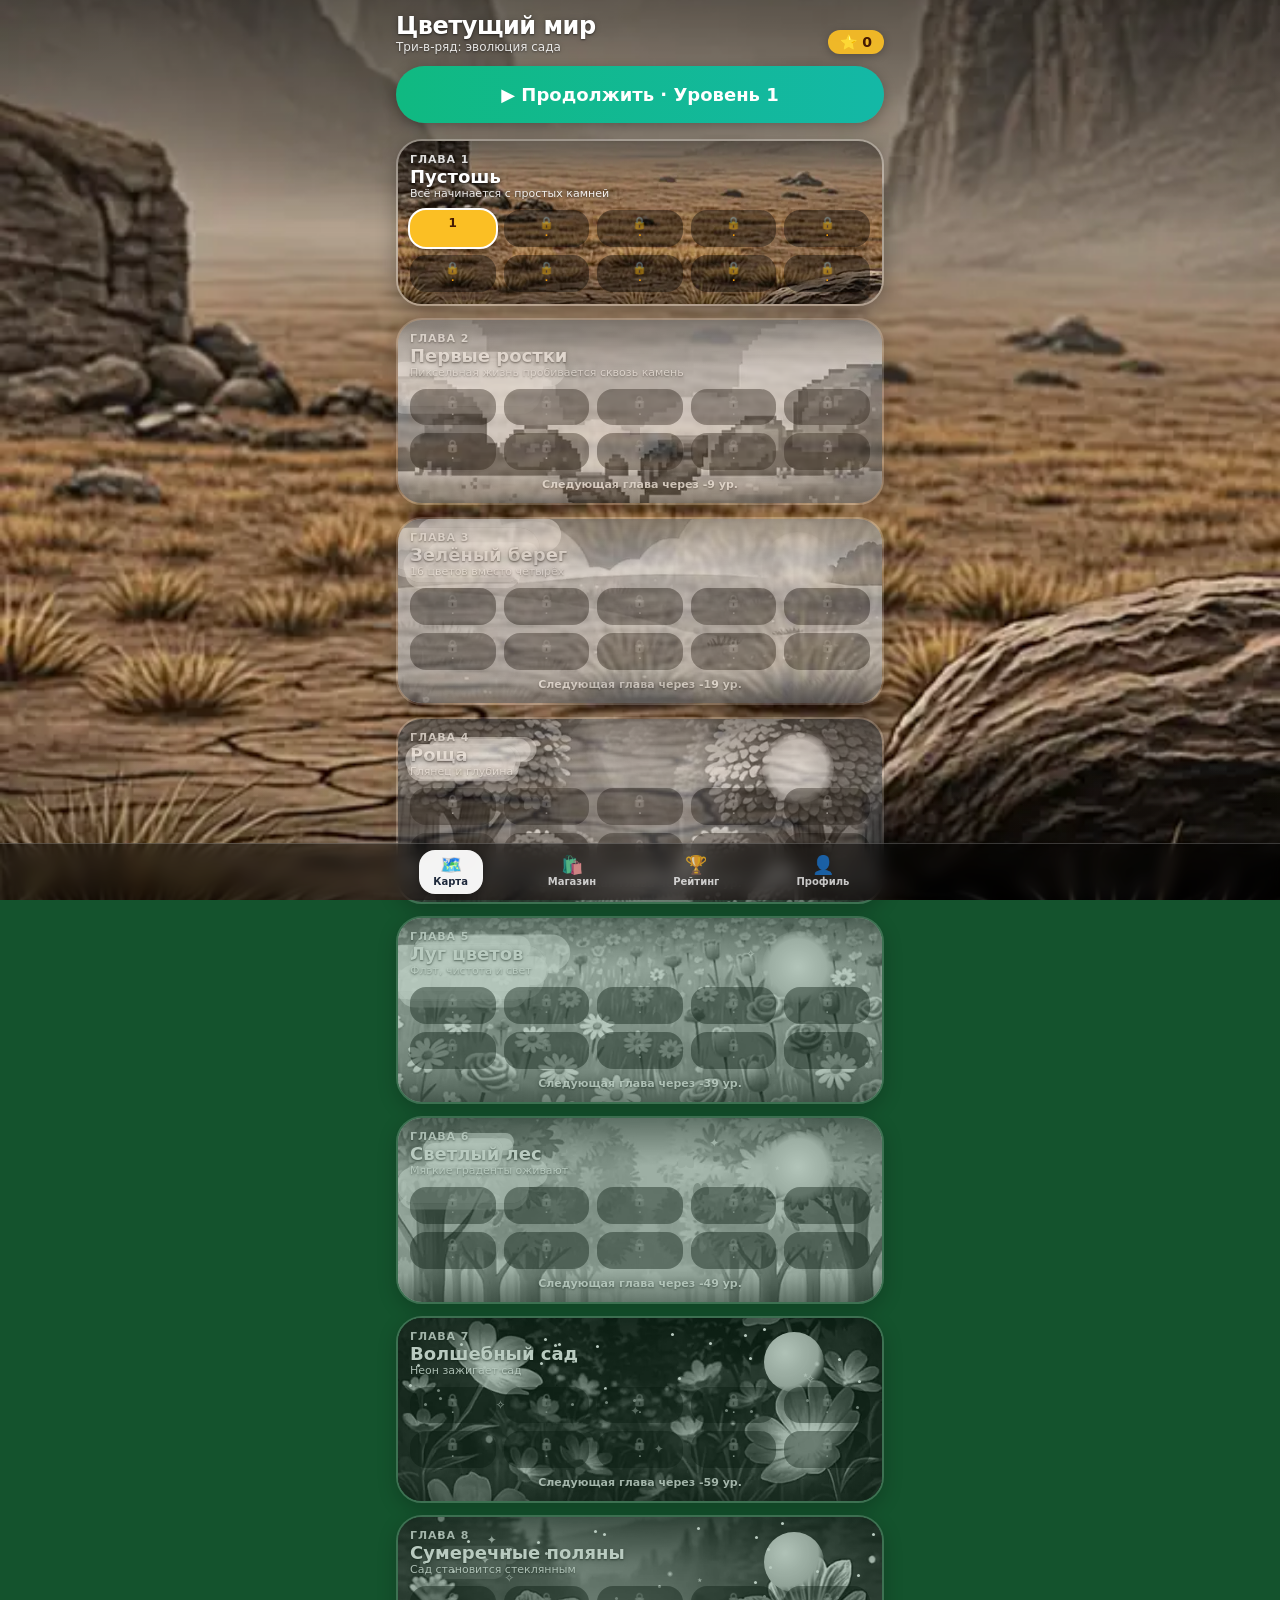
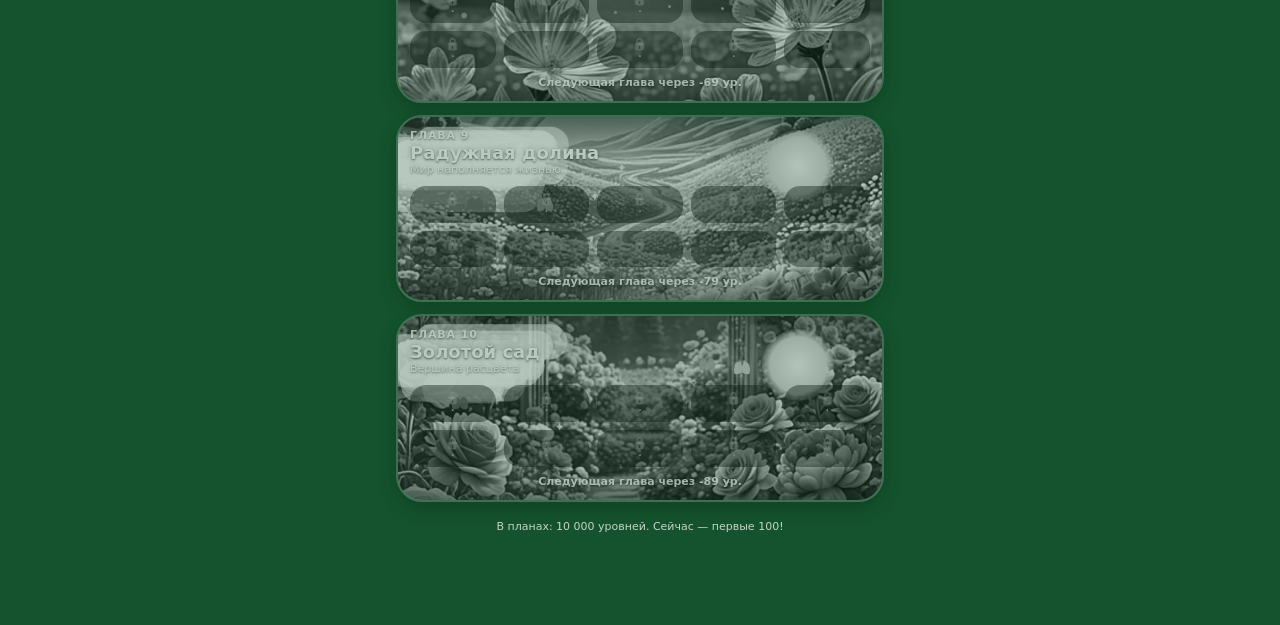
==== commit 068012f5: "Wave 1: next-gen graphics — 10 AI era backgrounds + juice FX" ====
--- a/index.html
+++ b/index.html
@@ -29,6 +29,10 @@
 /* ---------- blooming background ---------- */
 .bg-layer { position: absolute; inset: 0; z-index: 0; pointer-events: none; overflow: hidden; }
 .bg-layer.as-root { position: fixed; }
+.bg-photo { position: absolute; inset: 0; background-size: cover; background-position: center; }
+.bg-vignette { position: absolute; inset: 0; background: radial-gradient(120% 90% at 50% 42%, transparent 52%, rgba(0,0,0,.34) 100%); }
+.bg-scrim-top { position: absolute; left: 0; right: 0; top: 0; height: 26%; background: linear-gradient(180deg, rgba(0,0,0,.42), rgba(0,0,0,0)); }
+.bg-scrim-bottom { position: absolute; left: 0; right: 0; bottom: 0; height: 18%; background: linear-gradient(0deg, rgba(0,0,0,.34), rgba(0,0,0,0)); }
 .bg-ground { position: absolute; left: 0; right: 0; bottom: 0; height: 26%; border-radius: 100% 100% 0 0 / 18% 18% 0 0; }
 .bg-hill { position: absolute; bottom: 20%; width: 130%; height: 30%; border-radius: 100% 100% 0 0 / 60% 60% 0 0; }
 .bg-hill.near { bottom: 22%; }
@@ -105,6 +109,57 @@
 .bm-star-pop { animation: bm-star-pop 0.45s cubic-bezier(.3,1.5,.5,1) backwards; }
 .bm-float-up { animation: bm-float-up 0.9s ease-out forwards; }
 .bm-toast-in { animation: bm-toast-in 0.25s ease-out; }
+
+/* ---------- juice: wave-1 graphics ---------- */
+@keyframes bm-combo-pop {
+  0% { transform: scale(0.2) rotate(-8deg); opacity: 0; }
+  35% { transform: scale(1.18) rotate(3deg); opacity: 1; }
+  55% { transform: scale(1) rotate(0deg); }
+  80% { transform: scale(1.02); opacity: 1; }
+  100% { transform: scale(0.9) translateY(-14%); opacity: 0; }
+}
+.bm-combo-wrap { position: absolute; left: 50%; top: 36%; transform: translateX(-50%); z-index: 30; pointer-events: none; }
+.bm-combo-pop {
+  display: block; white-space: nowrap; font-size: 26px; font-weight: 900;
+  animation: bm-combo-pop 1.05s cubic-bezier(.25,.9,.35,1.2) forwards;
+  text-shadow: 0 2px 0 rgba(0,0,0,.28), 0 4px 16px rgba(0,0,0,.45);
+  will-change: transform, opacity;
+}
+@keyframes bm-board-shake {
+  0%, 100% { transform: translate(0, 0) rotate(0deg); }
+  20% { transform: translate(-1.2%, 0.6%) rotate(-0.6deg); }
+  40% { transform: translate(1.2%, -0.5%) rotate(0.5deg); }
+  60% { transform: translate(-1%, 0.4%) rotate(-0.4deg); }
+  80% { transform: translate(0.8%, -0.3%) rotate(0.3deg); }
+}
+.bm-board-shake { animation: bm-board-shake 0.42s ease-in-out; }
+@keyframes bm-shockwave {
+  0% { transform: scale(0.25); opacity: 0.95; }
+  100% { transform: scale(2.6); opacity: 0; }
+}
+.bm-shockwave {
+  position: absolute; pointer-events: none; z-index: 25; border-radius: 50%;
+  border: 3px solid rgba(255,255,255,.9);
+  box-shadow: 0 0 14px 4px rgba(255,255,255,.45), inset 0 0 10px rgba(255,255,255,.35);
+  animation: bm-shockwave 0.55s ease-out forwards;
+  will-change: transform, opacity;
+}
+@keyframes bm-board-in {
+  0% { transform: scale(0.92) translateY(10px); opacity: 0; }
+  100% { transform: scale(1) translateY(0); opacity: 1; }
+}
+.bm-board-in { animation: bm-board-in 0.4s cubic-bezier(.3,1.3,.5,1); }
+@keyframes bm-confetti-fall {
+  0% { transform: translateY(-10vh) rotate(0deg); opacity: 0; }
+  8% { opacity: 1; }
+  100% { transform: translateY(78vh) rotate(420deg); opacity: 0; }
+}
+.bm-confetti {
+  position: fixed; top: 0; z-index: 80; pointer-events: none;
+  border-radius: 60% 0 60% 0;
+  animation: bm-confetti-fall linear forwards;
+  will-change: transform, opacity;
+}
 .bm-shine-wrap { position: absolute; inset: 0; overflow: hidden; pointer-events: none; }
 .bm-shine-bar { position: absolute; top: -20%; bottom: -20%; width: 34%; background: linear-gradient(90deg, transparent, rgba(255,255,255,.55), transparent); animation: bm-shine 2.6s ease-in-out infinite; }
 .bm-pixel-pattern { position: absolute; inset: 0; background-image: repeating-linear-gradient(45deg, rgba(0,0,0,.06) 0 4px, transparent 4px 8px), repeating-linear-gradient(-45deg, rgba(255,255,255,.05) 0 4px, transparent 4px 8px); }
@@ -258,6 +313,25 @@
 <body>
 <div id="app"></div>
 <script>
+/* ============ assets.js ============ */
+/* ============================================================
+ * Blooming World — Волна 1 «Графика нового поколения»
+ * Авторские AI-сцены 10 эр (WebP, base64) — оригинальные
+ * ассеты, юридически чистые (STATE.md §5.3).
+ * ============================================================ */
+const ERA_IMGS = [
+  '[data-uri]',
+  '[data-uri]',
+  '[data-uri]',
+  '[data-uri]',
+  '[data-uri]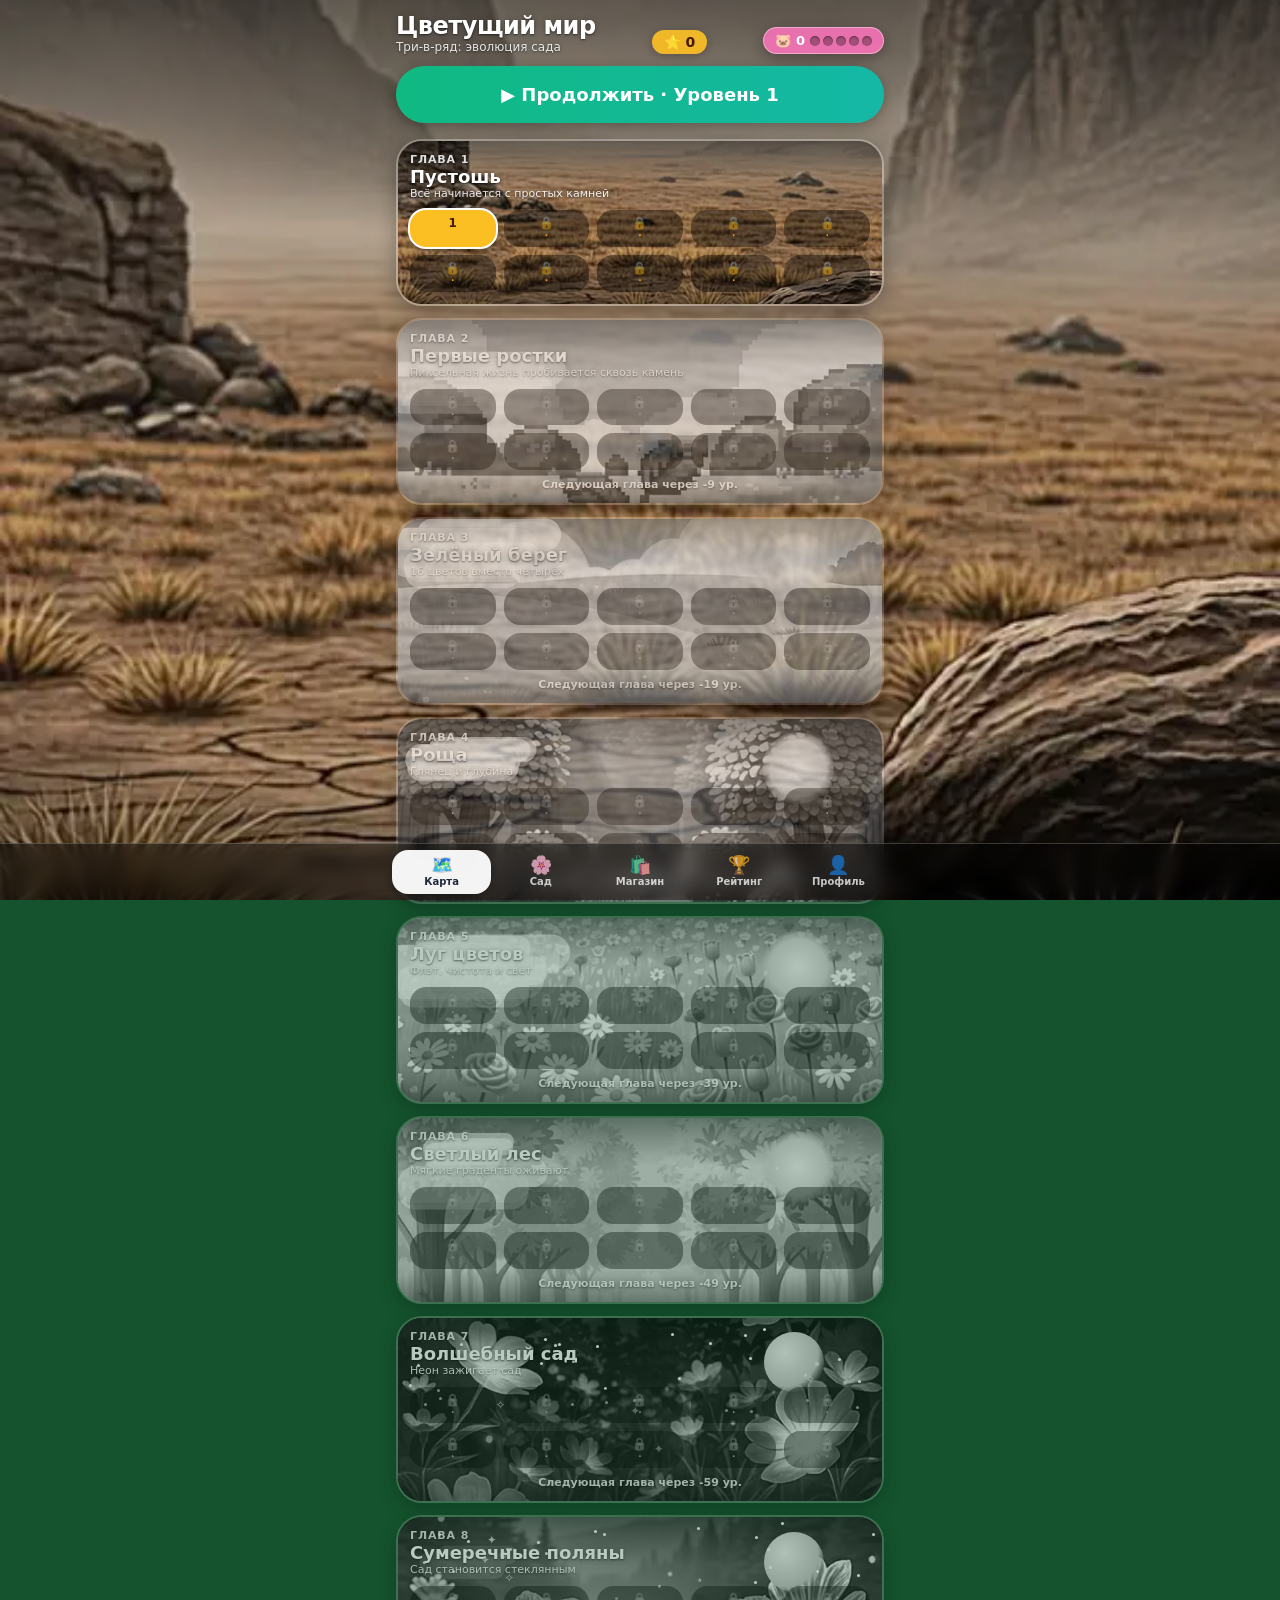
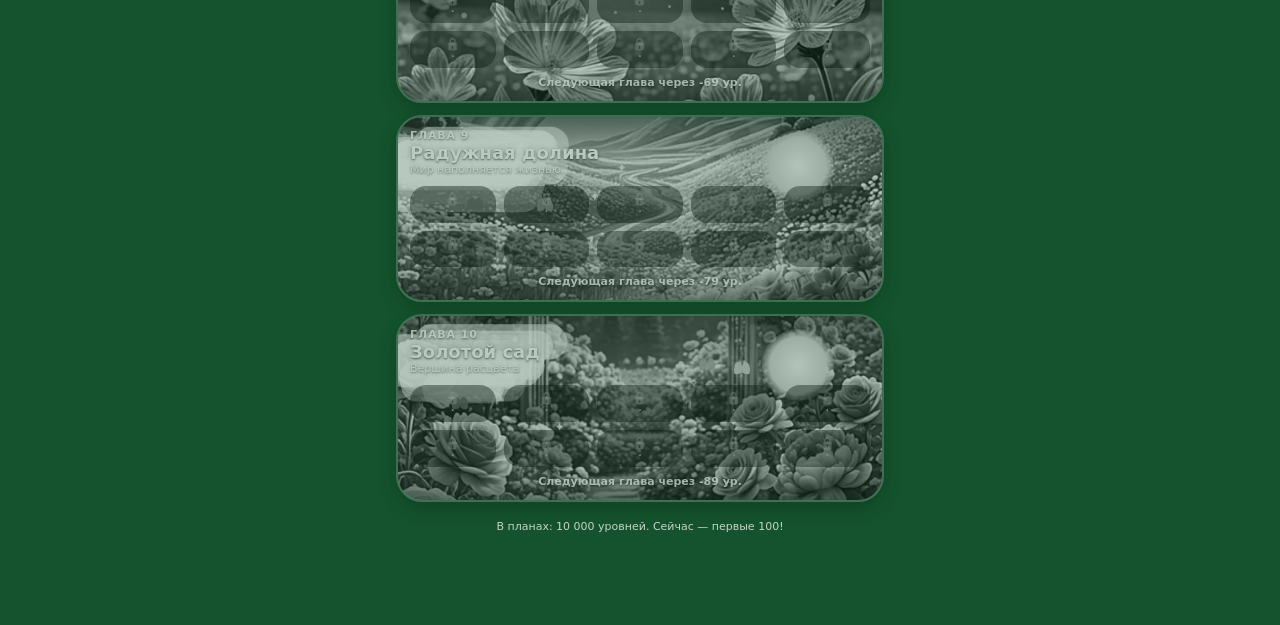
==== commit b36640b0: "Wave 3: garden meta-game — 34 star-priced objects in 3 zones, piggy bank (free opens every 5 wins), " ====
--- a/index.html
+++ b/index.html
@@ -182,7 +182,7 @@
 /* ---------- bottom nav ---------- */
 .bottom-nav { position: fixed; left: 0; right: 0; bottom: 0; z-index: 40; border-top: 1px solid rgba(255,255,255,.2); background: rgba(0,0,0,.45); backdrop-filter: blur(8px); padding-bottom: env(safe-area-inset-bottom); }
 .bottom-nav .row { max-width: 512px; margin: 0 auto; display: flex; justify-content: space-around; padding: 6px 8px; }
-.nav-btn { display: flex; flex-direction: column; align-items: center; gap: 2px; min-height: 44px; min-width: 64px; border-radius: 16px; padding: 6px 12px; font-size: 10px; font-weight: 700; color: rgba(255,255,255,.75); }
+.nav-btn { display: flex; flex-direction: column; align-items: center; gap: 2px; min-height: 44px; min-width: 52px; flex: 1; border-radius: 16px; padding: 6px 6px; font-size: 10px; font-weight: 700; color: rgba(255,255,255,.75); }
 .nav-btn.active { background: rgba(255,255,255,.95); color: #1e293b; box-shadow: 0 3px 10px rgba(0,0,0,.3); }
 .nav-btn .ico { font-size: 18px; line-height: 1; }
 
@@ -308,6 +308,41 @@
   .board-box { padding: 7px; }
 }
 
+/* ---------- Волна 3: сад (метаигра) ---------- */
+.gd-scene { position: relative; width: 100%; aspect-ratio: 10 / 13; overflow: hidden; border-radius: 24px; border: 2px solid rgba(255,255,255,.25); box-shadow: 0 10px 34px rgba(0,0,0,.35); }
+.gd-sky { position: absolute; inset: 0; }
+.gd-sun { position: absolute; top: 4%; right: 8%; width: 14%; aspect-ratio: 1; border-radius: 50%; background: radial-gradient(circle, #fff7c0 30%, #ffd83d 70%, rgba(255,216,61,0) 75%); filter: drop-shadow(0 0 18px rgba(255,216,61,.8)); animation: gd-sun-pulse 5s ease-in-out infinite; }
+@keyframes gd-sun-pulse { 0%, 100% { transform: scale(1); opacity: .95; } 50% { transform: scale(1.07); opacity: 1; } }
+.gd-cloud { position: absolute; width: 16%; height: 7%; border-radius: 999px; background: rgba(255,255,255,.85); box-shadow: 24px -8px 0 -4px rgba(255,255,255,.85), -22px -4px 0 -6px rgba(255,255,255,.75); animation: gd-cloud-drift linear infinite; }
+@keyframes gd-cloud-drift { from { transform: translateX(-30%); } to { transform: translateX(760%); } }
+.gd-hill { position: absolute; border-radius: 50% 50% 0 0; filter: blur(1px); }
+.gd-band { position: absolute; left: 0; right: 0; }
+.gd-band-label { position: absolute; left: 8px; z-index: 5; font-size: 10px; font-weight: 900; letter-spacing: .08em; text-transform: uppercase; color: rgba(255,255,255,.92); background: rgba(0,0,0,.32); border: 1px solid rgba(255,255,255,.3); border-radius: 999px; padding: 2px 9px; text-shadow: 0 1px 2px rgba(0,0,0,.5); backdrop-filter: blur(2px); }
+.gd-slot { position: absolute; z-index: 6; transform: translate(-50%, -50%); }
+.gd-obj { display: flex; flex-direction: column; align-items: center; gap: 1px; background: none; border: none; padding: 0; animation: bm-star-pop .5s cubic-bezier(.3,1.5,.5,1) backwards; }
+.gd-obj-emoji { line-height: 1; filter: drop-shadow(0 3px 4px rgba(0,0,0,.35)); animation: gd-sway 3.6s ease-in-out infinite; transform-origin: 50% 100%; }
+@keyframes gd-sway { 0%, 100% { transform: rotate(-3deg); } 50% { transform: rotate(3deg); } }
+.gd-obj-name { font-size: 8.5px; font-weight: 800; color: #fff; background: rgba(0,0,0,.34); border-radius: 999px; padding: 0 6px; line-height: 15px; text-shadow: 0 1px 2px rgba(0,0,0,.5); white-space: nowrap; max-width: 92px; overflow: hidden; text-overflow: ellipsis; }
+.gd-empty { width: 44px; height: 44px; border-radius: 50%; border: 2.5px dashed rgba(255,255,255,.65); background: rgba(255,255,255,.12); display: flex; align-items: center; justify-content: center; color: rgba(255,255,255,.85); font-size: 18px; box-shadow: inset 0 2px 8px rgba(0,0,0,.25); }
+.gd-empty-can { border-color: rgba(255,235,140,.95); background: rgba(255,225,120,.2); animation: gd-glow-pulse 1.8s ease-in-out infinite; }
+@keyframes gd-glow-pulse { 0%, 100% { box-shadow: 0 0 8px rgba(255,216,61,.4), inset 0 2px 8px rgba(0,0,0,.2); } 50% { box-shadow: 0 0 20px rgba(255,216,61,.8), inset 0 2px 8px rgba(0,0,0,.2); } }
+.gd-empty-slot { position: relative; }
+.gd-cost { position: absolute; bottom: -16px; left: 50%; transform: translateX(-50%); font-size: 9px; font-weight: 900; white-space: nowrap; background: rgba(0,0,0,.5); color: #ffd83d; border-radius: 999px; padding: 0 6px; line-height: 15px; border: 1px solid rgba(255,255,255,.25); }
+.gd-bloom-bar { height: 10px; border-radius: 999px; background: rgba(0,0,0,.35); overflow: hidden; border: 1px solid rgba(255,255,255,.3); }
+.gd-bloom-fill { height: 100%; border-radius: 999px; transition: width .6s cubic-bezier(.3,1.3,.5,1); background: linear-gradient(90deg,#2ea56d,#7dd866 60%,#ffd83d); box-shadow: 0 0 10px rgba(125,216,102,.7); }
+.gd-petal { position: absolute; z-index: 4; pointer-events: none; animation: gd-petal-float ease-in-out infinite; opacity: .85; }
+@keyframes gd-petal-float { 0%, 100% { transform: translateY(0) rotate(-8deg); } 50% { transform: translateY(-10px) rotate(8deg); } }
+
+/* ---------- Волна 3: копилка ---------- */
+.piggy-pill { display: inline-flex; align-items: center; gap: 5px; border-radius: 999px; padding: 5px 11px; font-size: 13px; font-weight: 900; background: rgba(244,114,182,.92); color: #fff; box-shadow: 0 4px 14px rgba(0,0,0,.3); border: 1.5px solid rgba(255,255,255,.4); }
+.piggy-pill-ready { background: linear-gradient(135deg,#ffb300,#ff5ab0); animation: piggy-wiggle 1.1s ease-in-out infinite; cursor: pointer; }
+@keyframes piggy-wiggle { 0%, 100% { transform: rotate(-2.5deg) scale(1); } 50% { transform: rotate(2.5deg) scale(1.06); } }
+.piggy-meter { display: flex; gap: 3px; }
+.piggy-meter span { width: 10px; height: 10px; border-radius: 50%; background: rgba(0,0,0,.3); box-shadow: inset 0 1px 2px rgba(0,0,0,.4); }
+.piggy-meter span.on { background: #ffd83d; box-shadow: 0 0 6px rgba(255,216,61,.8); }
+.piggy-big { font-size: 48px; line-height: 1; margin: 6px 0; }
+.stars-avail { background: rgba(255,255,255,.92) !important; color: #065f46 !important; }
+
 </style>
 </head>
 <body>
@@ -361,6 +396,21 @@
   'game.starReward': 'Награда', 'game.newStars': 'Новый рекорд звёзд!', 'game.firstWin': 'Первое прохождение!',
   'game.stoneGoal': 'Разбей камни', 'game.itemGoal': 'Собери бутоны',
   'game.collectGoal': 'Собери камни', 'game.scoreGoal': 'Набери очки',
+  'streak.title': 'Серия побед', 'streak.next': 'До ×{m} — ещё {n}',
+  'streak.max': 'Максимальный множитель!', 'streak.lost': 'Серия побед сброшена',
+  'nav.garden': 'Сад',
+  'garden.title': 'Сад', 'garden.subtitle': 'Восстанови сад за звёзды',
+  'garden.lockedTitle': 'Сад пока спит', 'garden.lockedHint': 'Пройди главу 1 — и сад начнёт расцветать',
+  'garden.zone0': 'У входа', 'garden.zone1': 'Сад', 'garden.zone2': 'Парк',
+  'garden.zoneLocked': 'Откроется после главы {n}',
+  'garden.restore': 'Восстановить · ⭐{n}', 'garden.restoredCount': '{n} из {m} восстановлено',
+  'garden.bloom': 'Расцвет', 'garden.done': 'Сад полностью расцвёл!',
+  'garden.needStars': 'Не хватает звёзд', 'garden.coinsBack': 'Награда: 🪙 +{n}',
+  'garden.confirmTitle': 'Восстановить «{name}»?', 'garden.cancel': 'Позже',
+  'piggy.title': 'Копилка', 'piggy.full': 'Копилка полна!', 'piggy.open': 'Открыть копилку',
+  'piggy.collect': 'Забрать 🪙 {n}', 'piggy.progress': 'Побед до вскрытия: {n}',
+  'piggy.deposit': '🐷 +{n} в копилку ({w}/{m})', 'piggy.ready': 'Копилка готова к вскрытию!',
+  'piggy.hint': 'Каждая победа кладёт монеты в копилку',
   'shop.title': 'Магазин', 'shop.coins': 'Монеты',
   'shop.tab.boosters': 'Бусты', 'shop.tab.bank': 'Банк', 'shop.tab.skins': 'Скины',
   'shop.tab.avatars': 'Аватары', 'shop.tab.frames': 'Рамки', 'shop.tab.names': 'Имя', 'shop.tab.effects': 'Эффекты',
@@ -376,6 +426,9 @@
   'profile.save': 'Сохранить', 'profile.saved': 'Сохранено!', 'profile.stats': 'Статистика',
   'profile.stat.wins': 'Побед', 'profile.stat.levels': 'Уровней пройдено', 'profile.stat.stars': 'Звёзд собрано',
   'profile.stat.bestCascade': 'Лучшее комбо', 'profile.stat.totalScore': 'Всего очков', 'profile.stat.moves': 'Ходов сделано',
+  'profile.stat.streak': 'Лучшая серия',
+  'profile.analytics': 'Аналитика', 'profile.analyticsInfo': '{n} событий · сессий: {s}',
+  'profile.export': 'Выгрузить статистику (JSON)', 'profile.exportDone': 'Файл выгружен!',
   'profile.equipped': 'Экипировка',
   'settings.title': 'Настройки', 'settings.language': 'Язык', 'settings.sound': 'Звук',
   'settings.on': 'Вкл', 'settings.off': 'Выкл',
@@ -408,6 +461,21 @@
   'game.starReward': 'Reward', 'game.newStars': 'New star record!', 'game.firstWin': 'First clear!',
   'game.stoneGoal': 'Break the stones', 'game.itemGoal': 'Collect the buds',
   'game.collectGoal': 'Collect gems', 'game.scoreGoal': 'Score points',
+  'streak.title': 'Win streak', 'streak.next': '{n} more to ×{m}',
+  'streak.max': 'Maximum multiplier!', 'streak.lost': 'Win streak reset',
+  'nav.garden': 'Garden',
+  'garden.title': 'Garden', 'garden.subtitle': 'Restore the garden with stars',
+  'garden.lockedTitle': 'The garden is still asleep', 'garden.lockedHint': 'Clear chapter 1 — and the garden will start to bloom',
+  'garden.zone0': 'Entrance', 'garden.zone1': 'Garden', 'garden.zone2': 'Park',
+  'garden.zoneLocked': 'Opens after chapter {n}',
+  'garden.restore': 'Restore · ⭐{n}', 'garden.restoredCount': '{n} of {m} restored',
+  'garden.bloom': 'Bloom', 'garden.done': 'The garden is in full bloom!',
+  'garden.needStars': 'Not enough stars', 'garden.coinsBack': 'Reward: 🪙 +{n}',
+  'garden.confirmTitle': 'Restore “{name}”?', 'garden.cancel': 'Later',
+  'piggy.title': 'Piggy bank', 'piggy.full': 'Piggy bank is full!', 'piggy.open': 'Open piggy bank',
+  'piggy.collect': 'Collect 🪙 {n}', 'piggy.progress': 'Wins until opening: {n}',
+  'piggy.deposit': '🐷 +{n} to the piggy bank ({w}/{m})', 'piggy.ready': 'Piggy bank is ready to open!',
+  'piggy.hint': 'Every win drops coins into the piggy bank',
   'shop.title': 'Shop', 'shop.coins': 'Coins',
   'shop.tab.boosters': 'Boosters', 'shop.tab.bank': 'Bank', 'shop.tab.skins': 'Skins',
   'shop.tab.avatars': 'Avatars', 'shop.tab.frames': 'Frames', 'shop.tab.names': 'Name', 'shop.tab.effects': 'Effects',
@@ -423,6 +491,9 @@
   'profile.save': 'Save', 'profile.saved': 'Saved!', 'profile.stats': 'Statistics',
   'profile.stat.wins': 'Wins', 'profile.stat.levels': 'Levels cleared', 'profile.stat.stars': 'Stars earned',
   'profile.stat.bestCascade': 'Best combo', 'profile.stat.totalScore': 'Total score', 'profile.stat.moves': 'Moves made',
+  'profile.stat.streak': 'Best streak',
+  'profile.analytics': 'Analytics', 'profile.analyticsInfo': '{n} events · sessions: {s}',
+  'profile.export': 'Export statistics (JSON)', 'profile.exportDone': 'File exported!',
   'profile.equipped': 'Equipment',
   'settings.title': 'Settings', 'settings.language': 'Language', 'settings.sound': 'Sound',
   'settings.on': 'On', 'settings.off': 'Off',
@@ -774,6 +845,53 @@
   return bots.sort((x, y) => y.level - x.level || y.stars - x.stars);
 }
 
+/* ---------------- Волна 3: сад + копилка ----------------
+ * Звёзды ТРАТЯТСЯ на объекты сада (available = earned - spent);
+ * рейтинг и профиль считают заработанные. Копилка: взнос за
+ * победу, вскрытие каждые PIGGY_WINS_TARGET побед, бесплатно.
+ * ============================================================ */
+const GARDEN_ZONE_CHAPTER = { 0: 1, 1: 3, 2: 6 };
+function gardenZoneUnlockLevel(zone) { return GARDEN_ZONE_CHAPTER[zone] * CHAPTER_SIZE; }
+function gardenCoinsBack(cost) { return 10 + cost * 2; }
+const PIGGY_WINS_TARGET = 5;
+function piggyDeposit(level) { return 10 + Math.min(Math.max(level, 1), 30) * 2; }
+const GARDEN_OBJECTS = [
+  { id: 'g-grass',     name: { ru: 'Газон',            en: 'Lawn' },            emoji: '🌿', cost: 2,  zone: 0, x: 12, y: 28, size: 1.0 },
+  { id: 'g-path',      name: { ru: 'Тропинка',         en: 'Garden path' },     emoji: '🛣️', cost: 2,  zone: 0, x: 35, y: 25, size: 1.05 },
+  { id: 'g-daisy',     name: { ru: 'Ромашки',          en: 'Daisies' },         emoji: '🌼', cost: 3,  zone: 0, x: 58, y: 28, size: 0.9 },
+  { id: 'g-bush',      name: { ru: 'Кустарник',        en: 'Bush' },            emoji: '🪴', cost: 3,  zone: 0, x: 81, y: 26, size: 1.05 },
+  { id: 'g-pot',       name: { ru: 'Кашпо',            en: 'Planter' },         emoji: '🏺', cost: 4,  zone: 0, x: 12, y: 11, size: 0.95 },
+  { id: 'g-tulip',     name: { ru: 'Тюльпаны',         en: 'Tulips' },          emoji: '🌷', cost: 5,  zone: 0, x: 35, y: 9,  size: 0.95 },
+  { id: 'g-lamp',      name: { ru: 'Фонарь',           en: 'Lantern' },         emoji: '🏮', cost: 5,  zone: 0, x: 58, y: 11, size: 1.0 },
+  { id: 'g-mushroom',  name: { ru: 'Грибочки',         en: 'Mushrooms' },       emoji: '🍄', cost: 6,  zone: 0, x: 81, y: 10, size: 0.9 },
+  { id: 'g-flowerbed', name: { ru: 'Клумба',           en: 'Flowerbed' },       emoji: '💐', cost: 5,  zone: 1, x: 10, y: 59, size: 1.0 },
+  { id: 'g-apple',     name: { ru: 'Яблоня',           en: 'Apple tree' },      emoji: '🌳', cost: 6,  zone: 1, x: 29, y: 55, size: 1.35 },
+  { id: 'g-birdhouse', name: { ru: 'Скворечник',       en: 'Birdhouse' },       emoji: '🐦', cost: 7,  zone: 1, x: 49, y: 59, size: 0.95 },
+  { id: 'g-bench',     name: { ru: 'Скамейка',         en: 'Bench' },           emoji: '🪑', cost: 7,  zone: 1, x: 69, y: 57, size: 1.05 },
+  { id: 'g-bee',       name: { ru: 'Улей',             en: 'Beehive' },         emoji: '🐝', cost: 8,  zone: 1, x: 89, y: 59, size: 0.95 },
+  { id: 'g-greenhouse',name: { ru: 'Теплица',          en: 'Greenhouse' },      emoji: '🏡', cost: 8,  zone: 1, x: 76, y: 40, size: 1.3 },
+  { id: 'g-sprinkler', name: { ru: 'Поливалка',        en: 'Sprinkler' },       emoji: '💦', cost: 9,  zone: 1, x: 16, y: 50, size: 0.9 },
+  { id: 'g-swing',     name: { ru: 'Качели',           en: 'Swing set' },       emoji: '🛝', cost: 9,  zone: 1, x: 38, y: 47, size: 1.2 },
+  { id: 'g-hedge',     name: { ru: 'Живая изгородь',   en: 'Hedge' },           emoji: '🌲', cost: 9,  zone: 1, x: 60, y: 49, size: 1.2 },
+  { id: 'g-pond',      name: { ru: 'Пруд с лилиями',   en: 'Lily pond' },       emoji: '🪷', cost: 10, zone: 1, x: 82, y: 48, size: 1.1 },
+  { id: 'g-berries',   name: { ru: 'Ягодные кусты',    en: 'Berry bushes' },    emoji: '🫐', cost: 10, zone: 1, x: 26, y: 37, size: 0.95 },
+  { id: 'g-sunflower', name: { ru: 'Подсолнухи',       en: 'Sunflowers' },      emoji: '🌻', cost: 10, zone: 1, x: 52, y: 36, size: 1.0 },
+  { id: 'g-arbor',     name: { ru: 'Виноградная арка', en: 'Grape arbor' },     emoji: '🍇', cost: 8,  zone: 1, x: 8,  y: 39, size: 1.0 },
+  { id: 'g-statue',    name: { ru: 'Статуя',           en: 'Statue' },          emoji: '🗿', cost: 6,  zone: 2, x: 12, y: 91, size: 1.0 },
+  { id: 'g-clock',     name: { ru: 'Солнечные часы',   en: 'Sundial' },         emoji: '🕗', cost: 7,  zone: 2, x: 33, y: 89, size: 1.0 },
+  { id: 'g-maze',      name: { ru: 'Лабиринт',         en: 'Hedge maze' },      emoji: '🌀', cost: 7,  zone: 2, x: 54, y: 91, size: 1.0 },
+  { id: 'g-rose',      name: { ru: 'Розарий',          en: 'Rose garden' },     emoji: '🌹', cost: 8,  zone: 2, x: 75, y: 89, size: 0.95 },
+  { id: 'g-sakura',    name: { ru: 'Сакура',           en: 'Sakura tree' },     emoji: '🌸', cost: 8,  zone: 2, x: 92, y: 91, size: 1.1 },
+  { id: 'g-swans',     name: { ru: 'Лебединое озеро',  en: 'Swan lake' },       emoji: '🦢', cost: 9,  zone: 2, x: 12, y: 81, size: 1.05 },
+  { id: 'g-peacock',   name: { ru: 'Павлин',           en: 'Peacock' },         emoji: '🦚', cost: 10, zone: 2, x: 35, y: 79, size: 1.05 },
+  { id: 'g-gazebo',    name: { ru: 'Беседка',          en: 'Gazebo' },          emoji: '🛖', cost: 11, zone: 2, x: 58, y: 81, size: 1.25 },
+  { id: 'g-balloon',   name: { ru: 'Воздушный шар',    en: 'Hot-air balloon' }, emoji: '🎈', cost: 12, zone: 2, x: 81, y: 79, size: 1.15 },
+  { id: 'g-arch',      name: { ru: 'Мраморная арка',   en: 'Marble arch' },     emoji: '🏛️', cost: 13, zone: 2, x: 14, y: 70, size: 1.2 },
+  { id: 'g-carousel',  name: { ru: 'Карусель',         en: 'Carousel' },        emoji: '🎠', cost: 14, zone: 2, x: 40, y: 68, size: 1.3 },
+  { id: 'g-stage',     name: { ru: 'Летняя сцена',     en: 'Summer stage' },    emoji: '🎪', cost: 14, zone: 2, x: 65, y: 70, size: 1.3 },
+  { id: 'g-fountain',  name: { ru: 'Фонтан',           en: 'Fountain' },        emoji: '⛲', cost: 16, zone: 2, x: 88, y: 70, size: 1.3 },
+];
+
 /* ============ engine.js ============ */
 /* ============================================================
  * Bloom Match — match-3 engine (JS port of engine.ts, 1:1)
@@ -1622,6 +1740,9 @@
 /* ---------------- player store (zustand-compatible save) ---------------- */
 const SAVE_KEY = 'blooming-world-save-v1';
 const DEFAULT_BOOSTERS = { hammer: 1, bomb: 0, cross: 0, shuffle: 1, undo: 0, moves5: 0 };
+/* Волна 2: множитель награды за серию побед (поражение обнуляет) */
+const STREAK_MAX_MULT = 5;
+function streakMult(streak) { return Math.max(1, Math.min(STREAK_MAX_MULT, streak || 0)); }
 function defaultState() {
   return {
     name: '', lang: 'ru', sound: true, coins: 300, stars: {}, scores: {},
@@ -1631,7 +1752,12 @@
       frames: ['fr-none'], nameStyles: ['ns-basic'], effects: [],
     },
     equipped: { skin: 'classic', avatar: 'av-seed', frame: 'fr-none', nameStyle: 'ns-basic', tileEffect: '', avatarEffect: '', nameEffect: '' },
-    stats: { wins: 0, bestCascade: 0, totalScore: 0, movesMade: 0 },
+    stats: { wins: 0, bestCascade: 0, totalScore: 0, movesMade: 0, bestStreak: 0 },
+    streak: 0,
+    /* Волна 3: сад + копилка (аддитивно, §5.4) */
+    starsSpent: 0,
+    garden: { restored: [] },
+    piggy: { coins: 0, wins: 0 },
   };
 }
 function normalizeState(s) {
@@ -1643,6 +1769,13 @@
   out.owned = Object.assign({}, d.owned, s && s.owned ? s.owned : {});
   out.equipped = Object.assign({}, d.equipped, s && s.equipped ? s.equipped : {});
   out.stats = Object.assign({}, d.stats, s && s.stats ? s.stats : {});
+  /* Волна 3: аддитивная миграция сад/копилка */
+  out.starsSpent = typeof (s && s.starsSpent) === 'number' ? s.starsSpent : 0;
+  out.garden = { restored: Array.isArray(s && s.garden && s.garden.restored) ? s.garden.restored.slice() : [] };
+  out.piggy = {
+    coins: s && s.piggy && typeof s.piggy.coins === 'number' ? s.piggy.coins : 0,
+    wins: s && s.piggy && typeof s.piggy.wins === 'number' ? s.piggy.wins : 0,
+  };
   out.lang = out.lang === 'en' ? 'en' : 'ru';
   return out;
 }
@@ -1677,17 +1810,29 @@
     const firstClear = !(level in s.stars);
     const newStars = stars > prevStars;
     const chapter = chapterOfLevel(level);
-    const reward = firstClear ? 30 + stars * 10 + chapter * 5 : 10 + stars * 5;
+    const base = firstClear ? 30 + stars * 10 + chapter * 5 : 10 + stars * 5;
+    const streak = (s.streak || 0) + 1;
+    const mult = streakMult(streak);
+    const reward = base * mult;
     s.stars[level] = Math.max(prevStars, stars);
     s.scores[level] = Math.max(s.scores[level] || 0, score);
     s.coins += reward;
+    s.streak = streak;
     s.stats.wins += 1;
-    s.stats.bestCascade = Math.max(s.stats.bestCascade, maxCascade);
+    s.stats.bestCascade = Math.max(s.stats.bestCascade || 0, maxCascade);
     s.stats.totalScore += score;
     s.stats.movesMade += movesUsed;
+    s.stats.bestStreak = Math.max(s.stats.bestStreak || 0, streak);
+    /* Волна 3: взнос победы в копилку */
+    const deposit = piggyDeposit(level);
+    const piggyWins = (s.piggy.wins || 0) + 1;
+    const piggyCoins = (s.piggy.coins || 0) + deposit;
+    s.piggy.coins = piggyCoins;
+    s.piggy.wins = piggyWins % PIGGY_WINS_TARGET;
     saveState();
-    return { firstClear, newStars, reward };
+    return { firstClear, newStars, reward, base, streak, mult, piggy: { deposit, coins: piggyCoins, wins: piggyWins, ready: piggyWins >= PIGGY_WINS_TARGET } };
   },
+  recordLoss() { if (App.player.streak) { App.player.streak = 0; saveState(); } },
   addBooster(id, n) { App.player.boosters[id] = (App.player.boosters[id] || 0) + n; saveState(); },
   useBooster(id) {
     const s = App.player;
@@ -1721,6 +1866,31 @@
     const vals = Object.values(App.player.stars);
     return vals.reduce((a, b) => a + b, 0);
   },
+  /* Волна 3: звёзды, доступные на траты в саду */
+  starsAvailable() {
+    return Math.max(0, this.totalStars() - (App.player.starsSpent || 0));
+  },
+  restoreGarden(id) {
+    const s = App.player;
+    const def = GARDEN_OBJECTS.find((o) => o.id === id);
+    if (!def || s.garden.restored.includes(id)) return false;
+    if (this.starsAvailable() < def.cost) return false;
+    s.starsSpent += def.cost;
+    s.coins += gardenCoinsBack(def.cost);
+    s.garden.restored.push(id);
+    saveState();
+    return true;
+  },
+  openPiggy() {
+    const s = App.player;
+    if (!s.piggy.coins) return 0;
+    const got = s.piggy.coins;
+    s.coins += got;
+    s.piggy.coins = 0;
+    s.piggy.wins = 0;
+    saveState();
+    return got;
+  },
   resetAll() {
     const keepLang = App.player.lang;
     App.player = normalizeState(defaultState());
@@ -1729,6 +1899,73 @@
     saveState();
   },
 };
+
+/* ---------------- лёгкая аналитика (Волна 2) ----------------
+ * Кольцо событий в localStorage, без внешних сервисов (§5.6).
+ * Выгрузка JSON — из профиля. Ключ ≠ сейв (§5.4).
+ * ============================================================ */
+const ANALYTICS_KEY = 'blooming-world-analytics-v1';
+const ANALYTICS_CAP = 500;
+let sessionLogged = false;
+function analyticsRead() {
+  try {
+    const raw = localStorage.getItem(ANALYTICS_KEY);
+    if (!raw) return [];
+    const parsed = JSON.parse(raw);
+    if (!Array.isArray(parsed)) return [];
+    return parsed.filter((x) => x && typeof x === 'object' && typeof x.e === 'string');
+  } catch (e) { return []; }
+}
+function analyticsWrite(events) {
+  try { localStorage.setItem(ANALYTICS_KEY, JSON.stringify(events.slice(-ANALYTICS_CAP))); }
+  catch (e) { /* storage недоступен */ }
+}
+function logEvent(e, props) {
+  try {
+    const events = analyticsRead();
+    const ev = Object.assign({ t: new Date().toISOString(), e: e }, props || {});
+    events.push(ev);
+    analyticsWrite(events);
+  } catch (err) { /* noop */ }
+}
+function logSessionStart() {
+  if (sessionLogged) return;
+  sessionLogged = true;
+  logEvent('session_start');
+}
+function analyticsCount() { return analyticsRead().length; }
+function analyticsSummary() {
+  const events = analyticsRead();
+  const days = events.map((x) => String(x.t).slice(0, 10)).sort();
+  return {
+    total: events.length,
+    sessions: events.filter((x) => x.e === 'session_start').length,
+    wins: events.filter((x) => x.e === 'level_win').length,
+    losses: events.filter((x) => x.e === 'level_lose').length,
+    starts: events.filter((x) => x.e === 'level_start').length,
+    firstDay: days[0] || null,
+    lastDay: days[days.length - 1] || null,
+  };
+}
+function exportEventsJson(extra) {
+  try {
+    const payload = Object.assign({
+      game: 'Blooming World',
+      exportedAt: new Date().toISOString(),
+      summary: analyticsSummary(),
+    }, extra || {}, { events: analyticsRead() });
+    const blob = new Blob([JSON.stringify(payload, null, 2)], { type: 'application/json' });
+    const url = URL.createObjectURL(blob);
+    const a = document.createElement('a');
+    a.href = url;
+    a.download = 'blooming-world-stats-' + new Date().toISOString().slice(0, 10) + '.json';
+    document.body.appendChild(a);
+    a.click();
+    a.remove();
+    setTimeout(() => URL.revokeObjectURL(url), 4000);
+    return true;
+  } catch (e) { return false; }
+}
 
 /* ---------------- tiny dom helpers ---------------- */
 function el(tag, cls, text) {
@@ -1934,13 +2171,16 @@
  * ============================================================ */
 
 const App = {
-  screen: 'map',        // map | shop | ranks | profile
+  screen: 'map',        // map | garden | shop | ranks | profile
   level: null,          // playing level number or null
   player: null,
   bots: null,
   shopTab: 'boosters',
   ranksQuery: '',
   savedFlash: false,
+  /* Волна 3: копилка */
+  piggyDialog: null,    // null | 'status' | 'result'
+  piggyGot: 0,
 };
 
 function sleep(ms) { return new Promise((r) => setTimeout(r, ms)); }
@@ -1958,6 +2198,7 @@
     Game.mount(screenBox);
   } else {
     if (App.screen === 'map') renderMap(screenBox);
+    else if (App.screen === 'garden') renderGarden(screenBox);
     else if (App.screen === 'shop') renderShop(screenBox);
     else if (App.screen === 'ranks') renderRanks(screenBox);
     else renderProfile(screenBox);
@@ -1971,6 +2212,7 @@
   const row = el('div', 'row');
   const items = [
     { key: 'map', icon: '🗺️', label: store.t('nav.map') },
+    { key: 'garden', icon: '🌸', label: store.t('nav.garden') },
     { key: 'shop', icon: '🛍️', label: store.t('nav.shop') },
     { key: 'ranks', icon: '🏆', label: store.t('nav.ranks') },
     { key: 'profile', icon: '👤', label: store.t('nav.profile') },
@@ -1990,6 +2232,102 @@
   const d = el('span', 'coin-pill');
   d.innerHTML = '🪙 ' + fmt(App.player.coins);
   return d;
+}
+
+/* Волна 3: пилюля копилки (карта) */
+function piggyPill() {
+  const t = (k, v) => store.t(k, v);
+  const ready = App.player.piggy.wins >= PIGGY_WINS_TARGET;
+  const d = el('button', 'piggy-pill' + (ready ? ' piggy-pill-ready' : ''));
+  d.type = 'button';
+  d.setAttribute('aria-label', t('piggy.title'));
+  const meter = el('span', 'piggy-meter');
+  for (let i = 0; i < PIGGY_WINS_TARGET; i++) {
+    const dot = el('span', i < App.player.piggy.wins ? 'on' : '');
+    meter.appendChild(dot);
+  }
+  d.innerHTML = '🐷 ' + fmt(App.player.piggy.coins) + ' ';
+  d.appendChild(meter);
+  d.onclick = () => {
+    sfx.click();
+    if (ready) {
+      openPiggyFlow();
+    } else {
+      App.piggyDialog = 'status';
+      renderPiggyDialog();
+    }
+  };
+  return d;
+}
+
+function openPiggyFlow() {
+  const got = store.openPiggy();
+  if (got > 0) {
+    sfx.coin();
+    setTimeout(() => sfx.star(3), 200);
+    logEvent('piggy_open', { coins: got });
+    App.piggyGot = got;
+    App.piggyDialog = 'result';
+  } else {
+    App.piggyDialog = 'status';
+  }
+  renderPiggyDialog();
+}
+
+function renderPiggyDialog() {
+  const old = document.getElementById('bm-piggy-modal');
+  if (old) old.remove();
+  if (!App.piggyDialog) return;
+  const t = (k, v) => store.t(k, v);
+  const over = el('div', 'modal-overlay');
+  over.id = 'bm-piggy-modal';
+  over.style.zIndex = '90';
+  const modal = el('div', 'modal win');
+  if (App.piggyDialog === 'status') {
+    modal.innerHTML = '<h2>🐷 ' + t('piggy.title') + '</h2>';
+    const pig = el('div', 'piggy-big', '🐷');
+    modal.appendChild(pig);
+    const coins = el('div', 'reward-pill');
+    coins.textContent = '🪙 ' + fmt(App.player.piggy.coins);
+    modal.appendChild(coins);
+    const meter = el('div', 'piggy-meter');
+    meter.style.cssText = 'justify-content:center;margin:8px 0;';
+    for (let i = 0; i < PIGGY_WINS_TARGET; i++) {
+      meter.appendChild(el('span', i < App.player.piggy.wins ? 'on' : ''));
+    }
+    modal.appendChild(meter);
+    const info = el('div', 'sub');
+    info.style.cssText = 'font-weight:700;color:#fbcfe8;';
+    info.textContent = App.player.piggy.wins >= PIGGY_WINS_TARGET ? t('piggy.ready') : t('piggy.progress', { n: PIGGY_WINS_TARGET - App.player.piggy.wins });
+    modal.appendChild(info);
+    const hint = el('div', 'sub');
+    hint.style.cssText = 'font-size:11px;opacity:.8;';
+    hint.textContent = t('piggy.hint');
+    modal.appendChild(hint);
+    const col = el('div', 'col');
+    const closeBtn = el('button', 'btn btn-ghost');
+    closeBtn.type = 'button';
+    closeBtn.textContent = t('common.close');
+    closeBtn.onclick = () => { App.piggyDialog = null; renderPiggyDialog(); };
+    col.appendChild(closeBtn);
+    modal.appendChild(col);
+  } else {
+    modal.innerHTML = '<h2>🎉 ' + t('piggy.full') + '</h2>';
+    const pig = el('div', 'piggy-big', '🪙');
+    modal.appendChild(pig);
+    const got = el('div', 'reward-pill');
+    got.textContent = '+' + fmt(App.piggyGot);
+    modal.appendChild(got);
+    const col = el('div', 'col');
+    const okBtn = el('button', 'btn btn-white');
+    okBtn.type = 'button';
+    okBtn.textContent = t('common.ok');
+    okBtn.onclick = () => { App.piggyDialog = null; App.piggyGot = 0; renderPiggyDialog(); renderApp(); };
+    col.appendChild(okBtn);
+    modal.appendChild(col);
+  }
+  over.appendChild(modal);
+  document.body.appendChild(over);
 }
 
 let toastTimer = null;
@@ -2036,9 +2374,13 @@
 
   const head = el('div', 'map-head');
   head.innerHTML = '<div><h1 class="bm-text-outline">' + t('app.title') + '</h1><p class="bm-text-outline">' + t('app.subtitle') + '</p></div>';
-  const starsPill = el('span', 'coin-pill');
-  starsPill.innerHTML = '⭐ ' + store.totalStars();
+  /* Волна 3: пилюля звёзд показывает ДОСТУПНЫЕ на сад звёзды */
+  const starsAvail = store.starsAvailable();
+  const starsTotal = store.totalStars();
+  const starsPill = el('span', 'coin-pill' + (starsAvail < starsTotal ? ' stars-avail' : ''));
+  starsPill.innerHTML = '⭐ ' + starsAvail;
   head.appendChild(starsPill);
+  head.appendChild(piggyPill());
   wrap.appendChild(head);
 
   const maxUnlocked = store.maxUnlocked();
@@ -2112,13 +2454,238 @@
 }
 
 /* ============================================================
+ * GARDEN SCREEN (Волна 3)
+ * ============================================================ */
+const GARDEN_BANDS = [
+  { zone: 0, top: 0, height: 33, ground: 'linear-gradient(180deg,#7fb86b,#5d9a4e)', groundDim: 'linear-gradient(180deg,#8b9377,#6f7a60)' },
+  { zone: 1, top: 33, height: 34, ground: 'linear-gradient(180deg,#63a94f,#3f8a3c)', groundDim: 'linear-gradient(180deg,#7d8a68,#5c6e4e)' },
+  { zone: 2, top: 67, height: 33, ground: 'linear-gradient(180deg,#4f9c46,#32743a)', groundDim: 'linear-gradient(180deg,#6f8560,#4c6247)' },
+];
+const GARDEN_ZONE_KEYS = ['garden.zone0', 'garden.zone1', 'garden.zone2'];
+
+function renderGarden(box) {
+  const wrap = el('div', 'map-wrap');
+  const t = (k, v) => store.t(k, v);
+  const lang = App.player.lang;
+  const maxUnlocked = store.maxUnlocked();
+  const gardenOpen = maxUnlocked > 10;
+  const restoredSet = new Set(App.player.garden.restored);
+  const starsAvail = store.starsAvailable();
+  const bloom = restoredSet.size / GARDEN_OBJECTS.length;
+
+  /* ---------- закрытый сад ---------- */
+  const head = el('div', 'map-head');
+  const backBtn = el('button', 'btn btn-ghost');
+  backBtn.type = 'button';
+  backBtn.style.cssText = 'padding:8px 14px;';
+  backBtn.textContent = '← ' + t('game.exit');
+  backBtn.onclick = () => { sfx.click(); App.screen = 'map'; renderApp(); };
+  head.appendChild(backBtn);
+  wrap.appendChild(head);
+
+  if (!gardenOpen) {
+    const lock = el('div', 'card');
+    lock.style.cssText = 'margin-top:28px;padding:32px 20px;text-align:center;';
+    lock.innerHTML =
+      '<div style="font-size:52px;line-height:1">🌱</div>' +
+      '<h2 class="bm-text-outline" style="margin-top:10px;font-size:20px;">' + t('garden.lockedTitle') + '</h2>' +
+      '<p class="bm-text-outline" style="font-size:13px;opacity:.9;margin-top:4px;">' + t('garden.lockedHint') + '</p>' +
+      '<div style="display:inline-block;margin-top:10px;background:rgba(255,255,255,.2);border-radius:999px;padding:3px 12px;font-size:12px;font-weight:700;">' +
+      t('map.chapter') + ' 1 · ' + Math.min(10, maxUnlocked - 1) + '/10</div>';
+    wrap.appendChild(lock);
+    box.appendChild(wrap);
+    return;
+  }
+
+  const zoneUnlocked = (zone) => maxUnlocked > gardenZoneUnlockLevel(zone);
+
+  /* ---------- шапка: заголовок + счётчики ---------- */
+  const titleBox = el('div');
+  titleBox.style.cssText = 'display:flex;align-items:center;justify-content:space-between;gap:8px;margin-top:-44px;padding-top:0;';
+  const tb = el('div');
+  tb.style.cssText = 'text-align:center;flex:1;';
+  tb.innerHTML = '<div class="bm-text-outline" style="font-size:18px;font-weight:900;">🌸 ' + t('garden.title') + '</div>' +
+    '<div class="bm-text-outline" style="font-size:10px;opacity:.85;">' + t('garden.subtitle') + '</div>';
+  titleBox.appendChild(tb);
+  const pillBox = el('div');
+  pillBox.style.cssText = 'display:flex;flex-direction:column;gap:4px;align-items:flex-end;';
+  const stPill = el('span', 'coin-pill' + (starsAvail < store.totalStars() ? ' stars-avail' : ''));
+  stPill.style.fontSize = '12px';
+  stPill.innerHTML = '⭐ ' + starsAvail;
+  pillBox.appendChild(stPill);
+  const coinP = el('span', 'coin-pill');
+  coinP.style.fontSize = '12px';
+  coinP.innerHTML = '🪙 ' + fmt(App.player.coins);
+  pillBox.appendChild(coinP);
+  titleBox.appendChild(pillBox);
+  wrap.appendChild(titleBox);
+
+  /* ---------- прогресс расцвета ---------- */
+  const prog = el('div', 'card');
+  prog.style.cssText = 'margin-top:10px;padding:10px 12px;';
+  const progRow = el('div');
+  progRow.style.cssText = 'display:flex;justify-content:space-between;font-size:11px;font-weight:700;';
+  progRow.innerHTML = '<span>🌸 ' + t('garden.bloom') + '</span><span>' +
+    t('garden.restoredCount', { n: restoredSet.size, m: GARDEN_OBJECTS.length }) + '</span>';
+  prog.appendChild(progRow);
+  const bar = el('div', 'gd-bloom-bar');
+  bar.style.marginTop = '6px';
+  const fill = el('div', 'gd-bloom-fill');
+  fill.style.width = Math.round(bloom * 100) + '%';
+  bar.appendChild(fill);
+  prog.appendChild(bar);
+  wrap.appendChild(prog);
+
+  /* ---------- сцена ---------- */
+  const scene = el('div', 'gd-scene');
+  scene.style.marginTop = '10px';
+  const sky = el('div', 'gd-sky');
+  sky.style.background = 'linear-gradient(180deg, rgba(96,125,139,' + (0.42 * (1 - bloom)).toFixed(2) + ') 0%, rgba(255,255,255,0) 45%)';
+  scene.appendChild(sky);
+  if (bloom > 0.25) scene.appendChild(el('div', 'gd-sun'));
+  for (let i = 0; i < 3; i++) {
+    const c = el('div', 'gd-cloud');
+    c.style.top = (4 + i * 7) + '%';
+    c.style.animationDuration = (70 + i * 25) + 's';
+    c.style.animationDelay = (-i * 22) + 's';
+    c.style.opacity = String(0.5 + bloom * 0.45);
+    scene.appendChild(c);
+  }
+  const hillL = el('div', 'gd-hill');
+  hillL.style.cssText = 'left:-18%;top:20%;width:70%;height:18%;background:rgba(96,150,90,' + (0.5 + bloom * 0.25).toFixed(2) + ')';
+  scene.appendChild(hillL);
+  const hillR = el('div', 'gd-hill');
+  hillR.style.cssText = 'right:-22%;top:24%;width:75%;height:16%;background:rgba(76,132,80,' + (0.45 + bloom * 0.25).toFixed(2) + ')';
+  scene.appendChild(hillR);
+
+  for (const band of GARDEN_BANDS) {
+    const open = zoneUnlocked(band.zone);
+    const bd = el('div', 'gd-band');
+    bd.style.cssText = 'top:' + band.top + '%;height:' + band.height + '%;background:' + (open ? band.ground : band.groundDim) + ';opacity:' + (open ? 1 : 0.75) + ';';
+    const label = el('div', 'gd-band-label');
+    label.style.top = '6px';
+    label.innerHTML = '🌄 ' + t(GARDEN_ZONE_KEYS[band.zone]) + (!open ? ' 🔒 ' + t('garden.zoneLocked', { n: GARDEN_ZONE_CHAPTER[band.zone] + 1 }) : '');
+    bd.appendChild(label);
+    scene.appendChild(bd);
+  }
+
+  /* ambient petals by bloom */
+  const petalCount = Math.floor(bloom * 10);
+  const PETALS = ['🌸', '✨', '🦋'];
+  for (let i = 0; i < petalCount; i++) {
+    const p = el('span', 'gd-petal', PETALS[i % 3]);
+    p.style.left = (((i * 37) % 92) + 3) + '%';
+    p.style.top = (18 + ((i * 53) % 70)) + '%';
+    p.style.fontSize = (10 + (i % 3) * 4) + 'px';
+    p.style.animationDuration = (3 + (i % 4)) + 's';
+    p.style.animationDelay = (-i * 0.7) + 's';
+    scene.appendChild(p);
+  }
+
+  /* objects */
+  let flashTimer = null;
+  const flash = (msg) => {
+    let fl = document.getElementById('bm-gd-flash');
+    if (!fl) {
+      fl = el('div');
+      fl.id = 'bm-gd-flash';
+      fl.style.cssText = 'position:fixed;left:50%;top:64px;transform:translateX(-50%);z-index:60;';
+      fl.innerHTML = '<div class="toast-box bm-toast-in" style="background:rgba(0,0,0,.8);border-radius:999px;padding:8px 16px;font-size:13px;font-weight:700;color:#fff;"></div>';
+      document.body.appendChild(fl);
+    }
+    fl.firstChild.textContent = msg;
+    if (flashTimer) clearTimeout(flashTimer);
+    flashTimer = setTimeout(() => { fl.remove(); }, 1600);
+  };
+
+  for (const obj of GARDEN_OBJECTS) {
+    const isRestored = restoredSet.has(obj.id);
+    const open = zoneUnlocked(obj.zone);
+    const canAfford = starsAvail >= obj.cost;
+    const slot = el('div', 'gd-slot');
+    slot.style.cssText = 'left:' + obj.x + '%;top:' + obj.y + '%;';
+    if (isRestored) {
+      const objBtn = el('button', 'gd-obj');
+      objBtn.type = 'button';
+      objBtn.setAttribute('aria-label', obj.name[lang]);
+      objBtn.innerHTML = '<span class="gd-obj-emoji" style="font-size:' + Math.round(26 * obj.size) + 'px;animation-delay:' + ((obj.x % 7) * 0.4) + 's">' + obj.emoji + '</span>' +
+        '<span class="gd-obj-name">' + obj.name[lang] + '</span>';
+      objBtn.onclick = () => { sfx.click(); flash('🌳 ' + obj.name[lang]); };
+      slot.appendChild(objBtn);
+    } else {
+      const emptyBtn = el('button', 'gd-obj gd-empty-slot' + (open ? '' : ' dim'));
+      emptyBtn.type = 'button';
+      emptyBtn.style.opacity = open ? '1' : '0.7';
+      emptyBtn.setAttribute('aria-label', obj.name[lang] + ' — ' + t('garden.restore', { n: obj.cost }));
+      emptyBtn.innerHTML = '<span class="gd-empty' + (open && canAfford ? ' gd-empty-can' : '') + '">' + (open ? '➕' : '🔒') + '</span>' +
+        '<span class="gd-cost">⭐' + obj.cost + '</span>';
+      emptyBtn.onclick = () => {
+        if (!open) { sfx.click(); flash(t('garden.zoneLocked', { n: GARDEN_ZONE_CHAPTER[obj.zone] + 1 })); return; }
+        renderGardenConfirm(obj, flash, () => { renderApp(); });
+      };
+      slot.appendChild(emptyBtn);
+    }
+    scene.appendChild(slot);
+  }
+  wrap.appendChild(scene);
+
+  if (bloom >= 1) {
+    const done = el('div');
+    done.style.cssText = 'margin-top:10px;border-radius:18px;background:rgba(251,191,36,.9);padding:9px;text-align:center;font-size:14px;font-weight:900;color:#451a03;';
+    done.textContent = '🌈 ' + t('garden.done');
+    wrap.appendChild(done);
+  }
+
+  box.appendChild(wrap);
+}
+
+/* подтверждение восстановления объекта сада */
+function renderGardenConfirm(obj, flash, onRestored) {
+  const t = (k, v) => store.t(k, v);
+  const lang = App.player.lang;
+  const over = el('div', 'modal-overlay');
+  over.style.zIndex = '90';
+  const modal = el('div', 'modal light');
+  modal.innerHTML = '<h2><span style="font-size:28px">' + obj.emoji + '</span> ' +
+    t('garden.confirmTitle', { name: obj.name[lang] }) + '</h2>' +
+    '<div class="sub" style="opacity:.8">' + t('garden.restore', { n: obj.cost }) + ' · ' +
+    t('garden.coinsBack', { n: gardenCoinsBack(obj.cost) }) + '</div>';
+  const col = el('div', 'col');
+  const yes = el('button', 'btn btn-primary');
+  yes.type = 'button';
+  yes.textContent = '🌱 ' + t('garden.restore', { n: obj.cost });
+  yes.onclick = () => {
+    if (store.restoreGarden(obj.id)) {
+      sfx.coin();
+      setTimeout(() => sfx.star(2), 180);
+      logEvent('garden_restore', { id: obj.id, cost: obj.cost });
+      flash(t('garden.coinsBack', { n: gardenCoinsBack(obj.cost) }));
+    } else {
+      flash(t('garden.needStars'));
+    }
+    over.remove();
+    onRestored();
+  };
+  col.appendChild(yes);
+  const no = el('button', 'btn');
+  no.type = 'button';
+  no.style.cssText = 'background:#e2e8f0;color:#334155;';
+  no.textContent = t('garden.cancel');
+  no.onclick = () => over.remove();
+  col.appendChild(no);
+  modal.appendChild(col);
+  over.appendChild(modal);
+  document.body.appendChild(over);
+}
+
+/* ============================================================
  * GAME SCREEN
  * ============================================================ */
 const Game = {
   cfg: null, board: null, moves: 0, score: 0,
   progress: { colors: [0, 0, 0, 0, 0, 0], items: 0, stones: 0 },
   busy: false, selected: null, activeBooster: null, buyBoosterId: null,
-  winInfo: null, loseOpen: false, plus5Used: 0, attempt: 0,
+  winInfo: null, loseOpen: false, plus5Used: 0, attempt: 0, lostStreak: 0,
   rng: () => 0, playId: 0, snapshot: null, shakeIdx: null,
   clearing: new Set(), born: new Set(), spawned: new Set(), stonesHit: new Set(),
 
@@ -2140,6 +2707,9 @@
     this.snapshot = null;
     this.shakeIdx = null;
     this.clearing = new Set(); this.born = new Set(); this.spawned = new Set(); this.stonesHit = new Set();
+    this.lostStreak = 0;
+    logSessionStart();
+    logEvent('level_start', { level: lv, attempt: this.attempt });
     this.buildDom(box);
     this.rebuildBoard();
     this.updateHud();
@@ -2516,11 +3086,15 @@
       setTimeout(() => sfx.star(1), 400);
       const info = store.recordWin(this.cfg.level, stars, finalScore, res.maxCascade, movesUsed);
       this.score = finalScore;
-      this.winInfo = { stars, reward: info.reward, firstClear: info.firstClear, newStars: info.newStars, bonus };
+      this.winInfo = { stars, reward: info.reward, firstClear: info.firstClear, newStars: info.newStars, bonus, streak: info.streak, mult: info.mult, piggy: info.piggy };
+      logEvent('level_win', { level: this.cfg.level, stars: stars, score: finalScore, movesUsed: movesUsed, streak: info.streak, mult: info.mult, reward: info.reward });
       this.updateHud();
       this.renderModals();
     } else if (movesLeft <= 0) {
       sfx.lose();
+      this.lostStreak = App.player.streak || 0;
+      store.recordLoss();
+      logEvent('level_lose', { level: this.cfg.level, score: sc, movesUsed: movesUsed, moves: this.cfg.moves });
       this.loseOpen = true;
       this.renderModals();
     }
@@ -2705,8 +3279,49 @@
         (this.winInfo.bonus > 0 ? '<div style="color:#fde68a">+' + this.winInfo.bonus + ' ⚡</div>' : '');
       modal.appendChild(scoreLine);
       const reward = el('div', 'reward-pill');
-      reward.textContent = '🪙 +' + this.winInfo.reward;
+      reward.textContent = '🪙 +' + this.winInfo.reward + (this.winInfo.mult > 1 ? '  ×' + this.winInfo.mult : '');
       modal.appendChild(reward);
+      /* Волна 2: серия побед */
+      const streakBox = el('div');
+      streakBox.style.cssText = 'display:flex;flex-direction:column;align-items:center;gap:4px;margin-top:6px;';
+      const streakPill = el('div');
+      streakPill.style.cssText = 'background:rgba(234,88,12,.92);color:#fff;border-radius:999px;padding:3px 12px;font-size:12px;font-weight:900;';
+      streakPill.textContent = '🔥 ' + t('streak.title') + ': ' + this.winInfo.streak;
+      streakBox.appendChild(streakPill);
+      const chips = el('div');
+      chips.style.cssText = 'display:flex;gap:4px;';
+      for (let m = 2; m <= STREAK_MAX_MULT; m++) {
+        const c = el('span');
+        const on = this.winInfo.mult >= m;
+        c.style.cssText = 'border-radius:999px;padding:1px 6px;font-size:10px;font-weight:900;' +
+          (on ? 'background:#fff;color:#ea580c;' : 'background:rgba(0,0,0,.25);color:rgba(255,255,255,.6);');
+        c.textContent = '×' + m;
+        chips.appendChild(c);
+      }
+      streakBox.appendChild(chips);
+      const nextHint = el('div');
+      nextHint.style.cssText = 'font-size:12px;font-weight:700;color:#d1fae5;';
+      nextHint.textContent = this.winInfo.mult >= STREAK_MAX_MULT
+        ? t('streak.max')
+        : t('streak.next', { m: this.winInfo.mult + 1, n: this.winInfo.mult + 1 - this.winInfo.streak });
+      streakBox.appendChild(nextHint);
+      modal.appendChild(streakBox);
+      /* Волна 3: копилка в модали победы */
+      const pig = this.winInfo.piggy;
+      const pigPill = el('div');
+      pigPill.style.cssText = 'border-radius:999px;padding:3px 12px;font-size:12px;font-weight:900;color:#fff;margin-top:4px;display:inline-block;' +
+        (pig.ready ? 'background:#db2777;' : 'background:rgba(251,113,133,.8);');
+      pigPill.textContent = t('piggy.deposit', { n: pig.deposit, w: Math.min(pig.wins, PIGGY_WINS_TARGET), m: PIGGY_WINS_TARGET });
+      const pigWrap = el('div');
+      pigWrap.style.cssText = 'text-align:center;';
+      pigWrap.appendChild(pigPill);
+      if (pig.ready) {
+        const pigReady = el('div');
+        pigReady.style.cssText = 'font-size:11px;font-weight:900;color:#fde68a;margin-top:2px;';
+        pigReady.textContent = '🐷 ' + t('piggy.ready');
+        pigWrap.appendChild(pigReady);
+      }
+      modal.appendChild(pigWrap);
       if (this.winInfo.firstClear) {
         const l = el('div', 'sub');
         l.style.cssText = 'font-weight:700;color:#d1fae5;';
@@ -2752,6 +3367,12 @@
       const over = el('div', 'modal-overlay');
       const modal = el('div', 'modal lose');
       modal.innerHTML = '<h2>' + t('game.lose') + '</h2>';
+      if (this.lostStreak >= 2) {
+        const sl = el('div');
+        sl.style.cssText = 'background:rgba(244,63,94,.8);color:#fff;border-radius:999px;padding:3px 12px;font-size:12px;font-weight:700;margin:2px auto 0;display:inline-block;';
+        sl.textContent = '💔 ' + t('streak.lost');
+        modal.appendChild(sl);
+      }
       const col = el('div', 'col');
       if (this.plus5Used < 2) {
         const p5 = el('button', 'btn btn-amber');
@@ -3096,7 +3717,7 @@
  * ============================================================ */
 function renderProfile(box) {
   const wrap = el('div', 'panel-wrap');
-  const t = (k) => store.t(k);
+  const t = (k, v) => store.t(k, v);
   const lang = App.player.lang;
 
   const head = el('div', 'profile-head');
@@ -3114,7 +3735,8 @@
   nameBox.appendChild(nameTxt);
   const sub = el('div');
   sub.style.cssText = 'font-size:12px;opacity:.75;';
-  sub.textContent = t('ranks.level') + ' ' + Math.max(0, store.maxUnlocked() - 1) + ' · ⭐ ' + store.totalStars();
+  sub.textContent = t('ranks.level') + ' ' + Math.max(0, store.maxUnlocked() - 1) + ' · ⭐ ' + store.totalStars() +
+    ((App.player.streak || 0) >= 2 ? ' · 🔥 ×' + Math.min(5, App.player.streak) : '');
   nameBox.appendChild(sub);
   head.appendChild(nameBox);
   wrap.appendChild(head);
@@ -3162,6 +3784,7 @@
     ['x' + Math.max(0, App.player.stats.bestCascade), t('profile.stat.bestCascade')],
     [fmt(App.player.stats.totalScore), t('profile.stat.totalScore')],
     [fmt(App.player.stats.movesMade), t('profile.stat.moves')],
+    [String(Math.max(0, App.player.stats.bestStreak || 0)), t('profile.stat.streak')],
   ];
   for (const [v, k] of statsData) {
     const card = el('div', 'stat-card');
@@ -3169,6 +3792,38 @@
     grid.appendChild(card);
   }
   wrap.appendChild(grid);
+
+  /* Волна 2: аналитика + экспорт JSON */
+  const anTitle = el('div');
+  anTitle.style.cssText = 'font-size:13px;font-weight:900;opacity:.85;margin:14px 0 4px;';
+  anTitle.textContent = t('profile.analytics');
+  wrap.appendChild(anTitle);
+  const anCard = el('div', 'card');
+  anCard.style.cssText = 'padding:12px;';
+  const sum = analyticsSummary();
+  const anInfo = el('div');
+  anInfo.style.cssText = 'font-size:12px;opacity:.75;margin-bottom:8px;';
+  anInfo.textContent = t('profile.analyticsInfo', { n: sum.total, s: sum.sessions });
+  anCard.appendChild(anInfo);
+  const exportBtn = el('button', 'btn');
+  exportBtn.type = 'button';
+  exportBtn.style.cssText = 'background:#334155;color:#fff;width:100%;';
+  exportBtn.textContent = '⬇️ ' + t('profile.export');
+  exportBtn.onclick = () => {
+    const ok = exportEventsJson({
+      player: {
+        level: store.maxUnlocked(), stars: store.totalStars(), coins: App.player.coins,
+        streak: App.player.streak || 0, bestStreak: App.player.stats.bestStreak || 0, wins: App.player.stats.wins,
+      },
+    });
+    if (ok) {
+      sfx.coin();
+      exportBtn.textContent = '✓ ' + t('profile.exportDone');
+      setTimeout(() => { exportBtn.textContent = '⬇️ ' + t('profile.export'); }, 1500);
+    }
+  };
+  anCard.appendChild(exportBtn);
+  wrap.appendChild(anCard);
 
   // equipped
   const eqTitle = el('div');
@@ -3254,6 +3909,7 @@
 App.player = loadState();
 setSoundEnabled(App.player.sound);
 App.bots = generateBots();
+logSessionStart();
 document.addEventListener('DOMContentLoaded', () => {
   renderApp();
 });
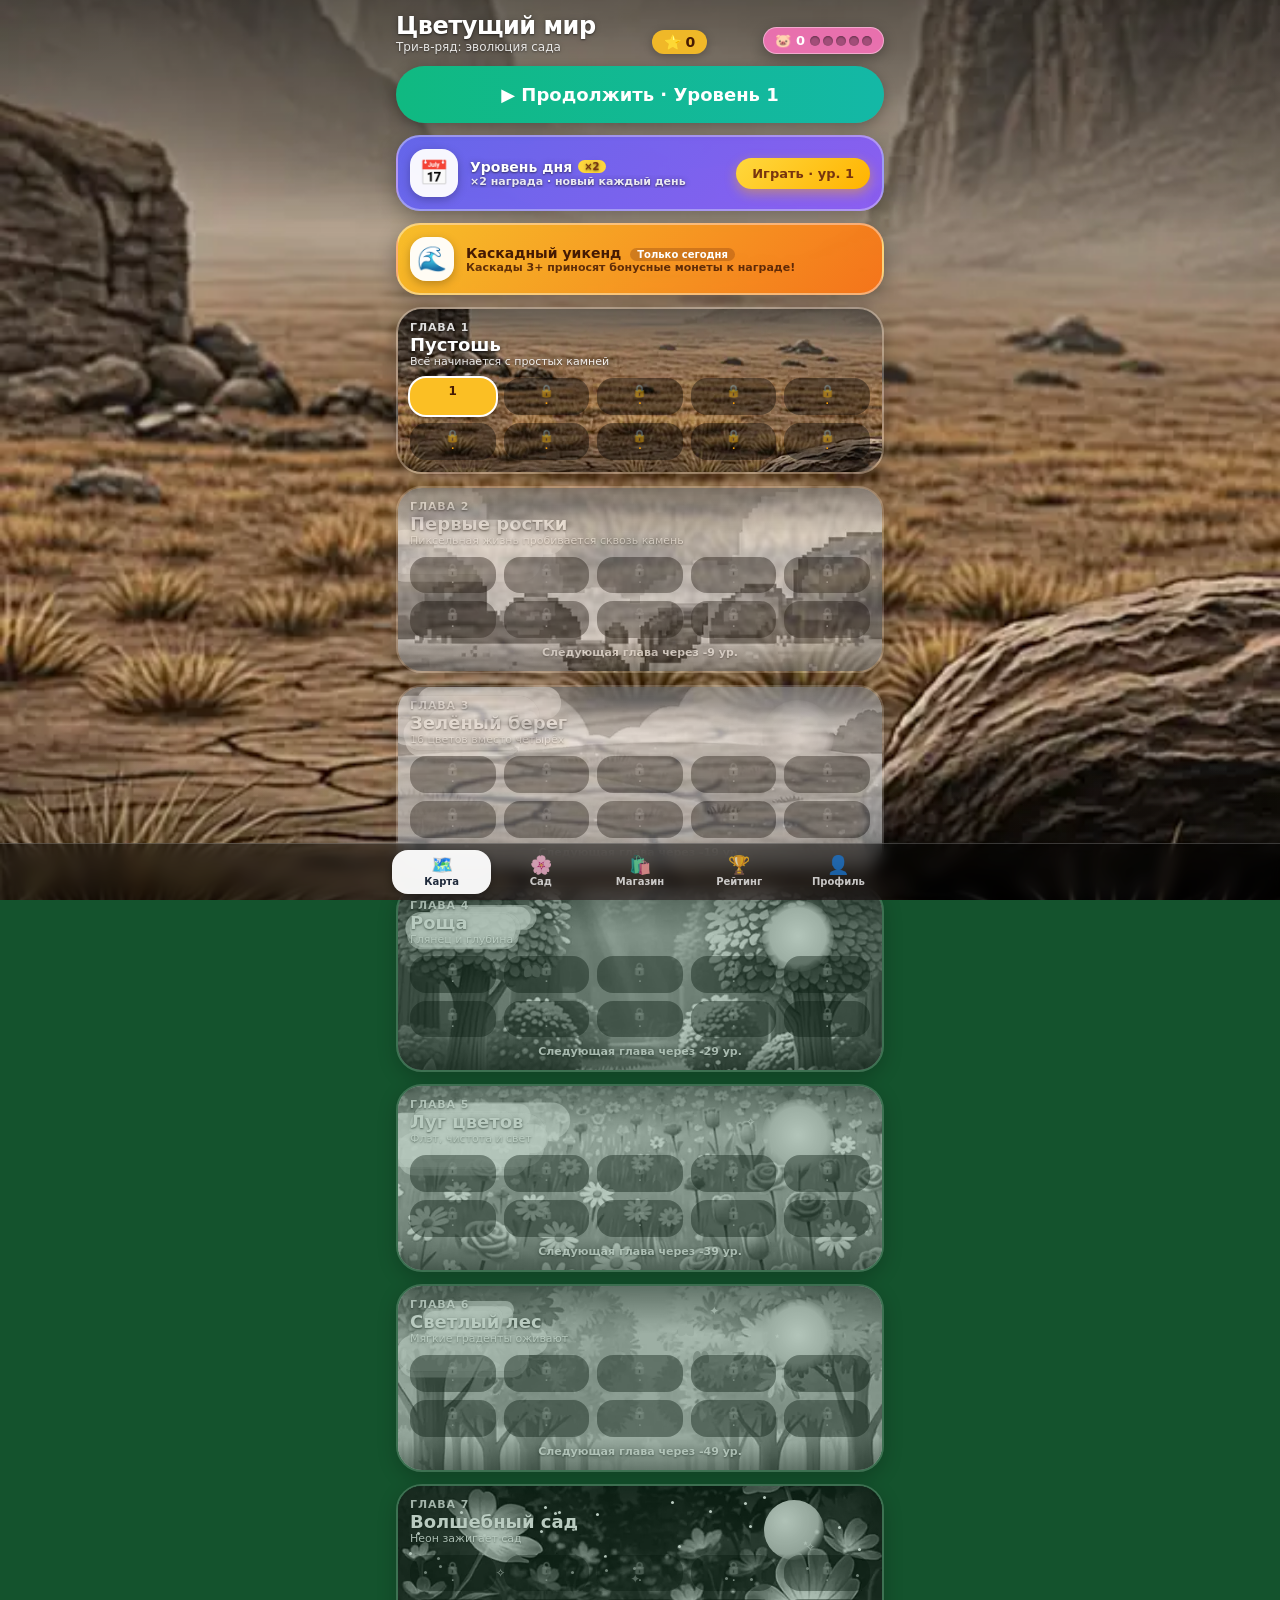
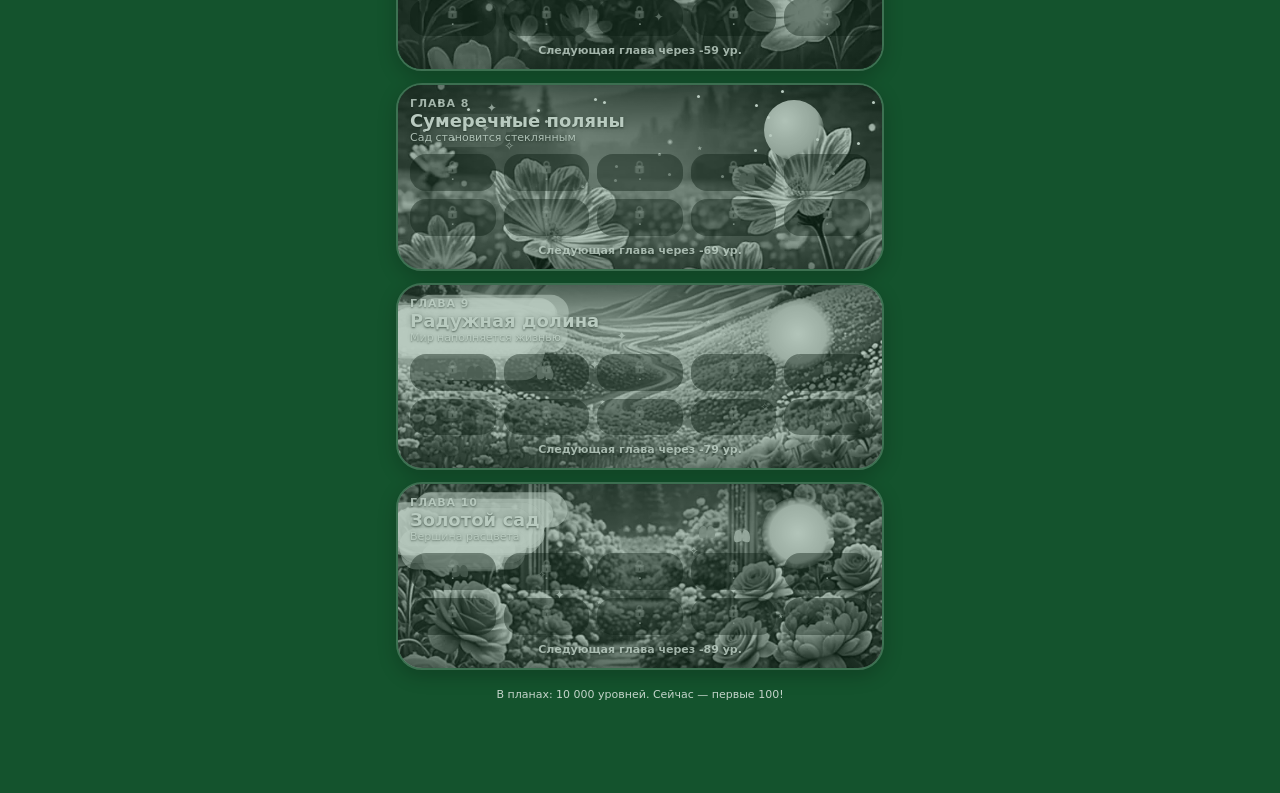
==== commit 383ebca4: "Wave 4: daily level (x2 reward, date-deterministic), weekend events (Sat x2 coins / Sun cascade bonu" ====
--- a/index.html
+++ b/index.html
@@ -343,6 +343,39 @@
 .piggy-big { font-size: 48px; line-height: 1; margin: 6px 0; }
 .stars-avail { background: rgba(255,255,255,.92) !important; color: #065f46 !important; }
 
+/* ---------- Волна 4: события (уровень дня, выходные, сезонное) ---------- */
+.btn-gold { background: linear-gradient(135deg,#ffd83d,#ffb300); color: #78350f; box-shadow: 0 4px 12px rgba(255,179,0,.45); }
+.btn-gold:hover { filter: brightness(1.06); }
+.daily-card { display: flex; align-items: center; gap: 12px; border-radius: 24px; padding: 12px; margin-bottom: 12px; background: linear-gradient(135deg,rgba(99,102,241,.95),rgba(139,92,246,.95)); border: 2px solid rgba(255,255,255,.35); box-shadow: 0 6px 20px rgba(0,0,0,.3); }
+.daily-card.done { background: rgba(255,255,255,.15); backdrop-filter: blur(4px); }
+.daily-icon { flex: 0 0 auto; display: flex; align-items: center; justify-content: center; width: 48px; height: 48px; border-radius: 16px; font-size: 24px; background: rgba(255,255,255,.95); box-shadow: 0 3px 10px rgba(0,0,0,.25); }
+.daily-card.done .daily-icon { background: rgba(255,255,255,.25); }
+.daily-mid { flex: 1 1 auto; min-width: 0; }
+.daily-title { font-size: 14px; font-weight: 900; color: #fff; display: flex; align-items: center; gap: 6px; }
+.daily-x2 { background: #ffd83d; color: #78350f; border-radius: 999px; padding: 1px 6px; font-size: 10px; font-weight: 900; }
+.daily-sub { font-size: 11px; font-weight: 700; color: rgba(255,255,255,.88); white-space: nowrap; overflow: hidden; text-overflow: ellipsis; }
+.daily-play { flex: 0 0 auto; border-radius: 999px; padding: 8px 16px; font-size: 13px; font-weight: 900; }
+.weekend-banner { display: flex; align-items: center; gap: 12px; border-radius: 24px; padding: 12px; margin-bottom: 12px; background: linear-gradient(135deg,rgba(251,191,36,.95),rgba(249,115,22,.95)); border: 2px solid rgba(255,255,255,.4); box-shadow: 0 6px 20px rgba(0,0,0,.3); }
+.weekend-icon { flex: 0 0 auto; display: flex; align-items: center; justify-content: center; width: 44px; height: 44px; border-radius: 16px; font-size: 24px; background: rgba(255,255,255,.95); box-shadow: 0 3px 10px rgba(0,0,0,.25); }
+.weekend-mid { flex: 1 1 auto; min-width: 0; }
+.weekend-name { font-size: 14px; font-weight: 900; color: #451a03; }
+.weekend-today { background: rgba(120,53,15,.3); color: #fff; border-radius: 999px; padding: 1px 7px; font-size: 10px; font-weight: 900; margin-left: 4px; }
+.weekend-desc { font-size: 11px; font-weight: 700; color: rgba(69,26,3,.85); white-space: nowrap; overflow: hidden; text-overflow: ellipsis; }
+.event-badge { border-radius: 999px; padding: 3px 12px; font-size: 12px; font-weight: 900; color: #fff; margin: 3px auto 0; display: inline-block; }
+.event-badge.daily { background: rgba(79,70,229,.92); }
+.event-badge.coins { background: rgba(234,88,12,.92); }
+.event-badge.cascade { background: rgba(2,132,199,.92); }
+.seasonal-box { border-radius: 24px; padding: 12px; margin-bottom: 14px; background: linear-gradient(135deg,rgba(244,63,94,.9),rgba(251,191,36,.9)); border: 2px solid rgba(255,255,255,.4); box-shadow: 0 6px 20px rgba(0,0,0,.3); }
+.seasonal-head { display: flex; align-items: center; justify-content: space-between; gap: 8px; margin-bottom: 8px; }
+.seasonal-title { font-size: 14px; font-weight: 900; color: #fff; }
+.seasonal-sub { background: rgba(255,255,255,.92); color: #e11d48; border-radius: 999px; padding: 3px 10px; font-size: 11px; font-weight: 900; white-space: nowrap; }
+.seasonal-grid { display: grid; grid-template-columns: 1fr 1fr; gap: 8px; }
+.seasonal-card { display: flex; align-items: center; gap: 8px; border-radius: 16px; background: rgba(255,255,255,.93); padding: 8px; box-shadow: 0 2px 8px rgba(0,0,0,.18); }
+.seasonal-ico { flex: 0 0 auto; display: flex; align-items: center; justify-content: center; width: 36px; height: 36px; font-size: 20px; }
+.seasonal-mid { flex: 1 1 auto; min-width: 0; display: flex; flex-direction: column; gap: 4px; }
+.seasonal-name { font-size: 11px; font-weight: 900; color: #1e293b; white-space: nowrap; overflow: hidden; text-overflow: ellipsis; }
+.seasonal-mid .btn { padding: 4px 10px; font-size: 10px; border-radius: 999px; align-self: flex-start; }
+
 </style>
 </head>
 <body>
@@ -411,6 +444,12 @@
   'piggy.collect': 'Забрать 🪙 {n}', 'piggy.progress': 'Побед до вскрытия: {n}',
   'piggy.deposit': '🐷 +{n} в копилку ({w}/{m})', 'piggy.ready': 'Копилка готова к вскрытию!',
   'piggy.hint': 'Каждая победа кладёт монеты в копилку',
+  'daily.title': 'Уровень дня', 'daily.sub': '×2 награда · новый каждый день',
+  'daily.play': 'Играть · ур. {n}', 'daily.done': 'Пройден · ждём завтра',
+  'daily.badge': '📅 Уровень дня ×2', 'daily.weekendHint': 'В выходные ивенты: ×2 монеты и каскад-бонус',
+  'event.weekend': 'Ивент выходных', 'event.coinsBadge': '🪙 Золотые выходные ×2',
+  'event.cascadeBadge': '🌊 Каскад ×{n}: +{c} 🪙', 'event.today': 'Только сегодня',
+  'shop.seasonal': 'Сезонная коллекция', 'shop.seasonalSub': '{icon} {season} · смена по календарю', 'shop.seasonTag': 'Сезон',
   'shop.title': 'Магазин', 'shop.coins': 'Монеты',
   'shop.tab.boosters': 'Бусты', 'shop.tab.bank': 'Банк', 'shop.tab.skins': 'Скины',
   'shop.tab.avatars': 'Аватары', 'shop.tab.frames': 'Рамки', 'shop.tab.names': 'Имя', 'shop.tab.effects': 'Эффекты',
@@ -476,6 +515,12 @@
   'piggy.collect': 'Collect 🪙 {n}', 'piggy.progress': 'Wins until opening: {n}',
   'piggy.deposit': '🐷 +{n} to the piggy bank ({w}/{m})', 'piggy.ready': 'Piggy bank is ready to open!',
   'piggy.hint': 'Every win drops coins into the piggy bank',
+  'daily.title': 'Daily Level', 'daily.sub': '×2 reward · new every day',
+  'daily.play': 'Play · level {n}', 'daily.done': 'Completed · see you tomorrow',
+  'daily.badge': '📅 Daily level ×2', 'daily.weekendHint': 'Weekend events: ×2 coins and cascade bonus',
+  'event.weekend': 'Weekend event', 'event.coinsBadge': '🪙 Golden Weekend ×2',
+  'event.cascadeBadge': '🌊 Cascade ×{n}: +{c} 🪙', 'event.today': 'Today only',
+  'shop.seasonal': 'Seasonal Collection', 'shop.seasonalSub': '{icon} {season} · rotates with the calendar', 'shop.seasonTag': 'Season',
   'shop.title': 'Shop', 'shop.coins': 'Coins',
   'shop.tab.boosters': 'Boosters', 'shop.tab.bank': 'Bank', 'shop.tab.skins': 'Skins',
   'shop.tab.avatars': 'Avatars', 'shop.tab.frames': 'Frames', 'shop.tab.names': 'Name', 'shop.tab.effects': 'Effects',
@@ -722,7 +767,52 @@
   { id: 'ne-fire', kind: 'name', visual: 'fire', price: 300, name: { ru: 'Пламя', en: 'Flame' } },
   { id: 'ne-starlight', kind: 'name', visual: 'starlight', price: 450, name: { ru: 'Звёздный свет', en: 'Starlight' } },
 ];
-const TILE_EFFECTS = EFFECTS.filter((e) => e.kind === 'tile');
+/* ---------------- Волна 4: сезонная косметика (4 сезона × 6 предметов) ---------------- */
+GEM_SKINS.push(
+  { id: 'season-autumn', name: { ru: 'Осенний сад', en: 'Autumn Garden' }, price: 800, season: 'autumn', glyphs: ['🍁', '🌽', '🌰', '🫐', '🍇', '🎃'] },
+  { id: 'season-winter', name: { ru: 'Зимние узоры', en: 'Winter Patterns' }, price: 800, season: 'winter', glyphs: ['🎅', '⭐', '🎄', '❄️', '🔮', '🍊'] },
+  { id: 'season-spring', name: { ru: 'Весенний цвет', en: 'Spring Bloom' }, price: 800, season: 'spring', glyphs: ['🌷', '🌼', '🌱', '💧', '🦋', '🌸'] },
+  { id: 'season-summer', name: { ru: 'Летний бриз', en: 'Summer Breeze' }, price: 800, season: 'summer', glyphs: ['🍉', '🌞', '🌴', '🌊', '🐚', '🍍'] },
+);
+AVATARS.push(
+  { id: 'av-wheat', emoji: '🌾', bg: 'linear-gradient(135deg,#ffe8b0,#d9a441)', price: 180, season: 'autumn' },
+  { id: 'av-acorn', emoji: '🌰', bg: 'linear-gradient(135deg,#e8c8a0,#8a5f40)', price: 180, season: 'autumn' },
+  { id: 'av-snowman', emoji: '⛄', bg: 'linear-gradient(135deg,#e8f4ff,#8ab8e0)', price: 180, season: 'winter' },
+  { id: 'av-mitten', emoji: '🧤', bg: 'linear-gradient(135deg,#ffc8c8,#e05a5a)', price: 180, season: 'winter' },
+  { id: 'av-blossom', emoji: '🌸', bg: 'linear-gradient(135deg,#ffd8e8,#ff8ab8)', price: 180, season: 'spring' },
+  { id: 'av-duckling', emoji: '🐥', bg: 'linear-gradient(135deg,#fff8c8,#ffd21f)', price: 180, season: 'spring' },
+  { id: 'av-pineapple', emoji: '🍍', bg: 'linear-gradient(135deg,#fff0a0,#d9a41f)', price: 180, season: 'summer' },
+  { id: 'av-palm', emoji: '🌴', bg: 'linear-gradient(135deg,#c0f0d0,#2fa56d)', price: 180, season: 'summer' },
+);
+FRAMES.push(
+  { id: 'fr-amber', name: { ru: 'Янтарь', en: 'Amber' }, price: 320, css: '0 0 0 4px #ef8f2a, 0 0 14px rgba(239,143,42,.7)', season: 'autumn' },
+  { id: 'fr-snow', name: { ru: 'Снежная', en: 'Snow' }, price: 320, css: '0 0 0 4px #e8f4ff, 0 0 14px rgba(200,230,255,.85)', season: 'winter' },
+  { id: 'fr-petal', name: { ru: 'Лепестки', en: 'Petals' }, price: 320, css: '0 0 0 4px #ff9ab8, 0 0 14px rgba(255,154,184,.7)', season: 'spring' },
+  { id: 'fr-sunburst', name: { ru: 'Солнечная', en: 'Sunburst' }, price: 320, css: '0 0 0 4px #ffd83d, 0 0 16px rgba(255,216,61,.85)', season: 'summer' },
+);
+NAME_STYLES.push(
+  { id: 'ns-amber', name: { ru: 'Янтарный', en: 'Amber' }, price: 260, css: 'color:#ffc890;font-weight:900;text-shadow:0 1px 0 #a8611f,0 0 10px rgba(239,143,42,.7)', season: 'autumn' },
+  { id: 'ns-frost', name: { ru: 'Морозный', en: 'Frost' }, price: 260, css: 'color:#e8f4ff;font-weight:900;text-shadow:0 1px 0 #5a8ac0,0 0 10px rgba(200,230,255,.9)', season: 'winter' },
+  { id: 'ns-petal', name: { ru: 'Нежный', en: 'Petal' }, price: 260, css: 'color:#ffd8e8;font-weight:800;text-shadow:0 0 8px rgba(255,154,184,.8)', season: 'spring' },
+  { id: 'ns-sunny', name: { ru: 'Солнечный', en: 'Sunny' }, price: 260, css: 'color:#fff0a0;font-weight:900;text-shadow:0 0 10px rgba(255,216,61,.8)', season: 'summer' },
+);
+EFFECTS.push(
+  { id: 'fx-leaffall', kind: 'tile', visual: '🍂', price: 380, name: { ru: 'Листопад', en: 'Leaf Fall' }, season: 'autumn' },
+  { id: 'fx-snowflakes', kind: 'tile', visual: '❄️', price: 380, name: { ru: 'Снежинки', en: 'Snowflakes' }, season: 'winter' },
+  { id: 'fx-petalrain', kind: 'tile', visual: '🌷', price: 380, name: { ru: 'Лепестковый дождь', en: 'Petal Rain' }, season: 'spring' },
+  { id: 'fx-sunshine', kind: 'tile', visual: '☀️', price: 380, name: { ru: 'Солнечные зайчики', en: 'Sunshine' }, season: 'summer' },
+);
+/** Витрина сезона: 6 предметов (скин + 2 аватара + рамка + имя + эффект). */
+const TILE_EFFECTS = EFFECTS.filter((e) => e.kind === 'tile'); // после сезонных push (Волна 4)
+function seasonalBundleFor(season) {
+  return {
+    skin: GEM_SKINS.find((s) => s.season === season) || GEM_SKINS[0],
+    avatars: AVATARS.filter((a) => a.season === season),
+    frame: FRAMES.find((f) => f.season === season) || FRAMES[0],
+    nameStyle: NAME_STYLES.find((n) => n.season === season) || NAME_STYLES[0],
+    effect: TILE_EFFECTS.find((e) => e.season === season) || TILE_EFFECTS[0],
+  };
+}
 
 /* ---------------- level generator (100 levels / 10 chapters) ---------------- */
 const TOTAL_LEVELS = 100;
@@ -1743,6 +1833,57 @@
 /* Волна 2: множитель награды за серию побед (поражение обнуляет) */
 const STREAK_MAX_MULT = 5;
 function streakMult(streak) { return Math.max(1, Math.min(STREAK_MAX_MULT, streak || 0)); }
+
+/* ---------------- Волна 4: события (детерминированы по календарю) ---------------- */
+function dateKeyOf(now) {
+  const y = now.getFullYear();
+  const m = String(now.getMonth() + 1).padStart(2, '0');
+  const d = String(now.getDate()).padStart(2, '0');
+  return y + '-' + m + '-' + d;
+}
+function dateSeed(dateKey) {
+  let h = 2166136261 >>> 0;
+  for (let i = 0; i < dateKey.length; i++) {
+    h ^= dateKey.charCodeAt(i);
+    h = Math.imul(h, 16777619);
+  }
+  return h >>> 0;
+}
+const DAILY_REWARD_MULT = 2;
+function dailyLevelFor(dateKey) {
+  const rng = mulberry32(dateSeed(dateKey));
+  return 1 + Math.floor(rng() * TOTAL_LEVELS);
+}
+const WEEKEND_EVENT_DEFS = {
+  coins: { id: 'coins', icon: '🪙', name: { ru: 'Золотые выходные', en: 'Golden Weekend' }, desc: { ru: 'Все победы приносят ×2 монет — только сегодня!', en: 'All wins grant ×2 coins — today only!' } },
+  cascade: { id: 'cascade', icon: '🌊', name: { ru: 'Каскадный уикенд', en: 'Cascade Weekend' }, desc: { ru: 'Каскады 3+ приносят бонусные монеты к награде!', en: 'Cascades of 3+ grant bonus coins on top of the reward!' } },
+};
+function weekendEventFor(dateKey) {
+  const p = dateKey.split('-');
+  const dow = new Date(+p[0], +p[1] - 1, +p[2]).getDay();
+  if (dow === 6) return 'coins';
+  if (dow === 0) return 'cascade';
+  return null;
+}
+const CASCADE_BONUS_FROM = 3;
+function cascadeBonus(maxCascade) {
+  const steps = Math.max(0, Math.min(maxCascade || 0, 8) - (CASCADE_BONUS_FROM - 1));
+  return steps * 30;
+}
+const SEASON_DEFS = {
+  autumn: { id: 'autumn', icon: '🍂', name: { ru: 'Осень', en: 'Autumn' } },
+  winter: { id: 'winter', icon: '❄️', name: { ru: 'Зима', en: 'Winter' } },
+  spring: { id: 'spring', icon: '🌷', name: { ru: 'Весна', en: 'Spring' } },
+  summer: { id: 'summer', icon: '☀️', name: { ru: 'Лето', en: 'Summer' } },
+};
+function seasonOfMonth(month0) {
+  const m = ((month0 % 12) + 12) % 12 + 1;
+  if (m === 12 || m <= 2) return 'winter';
+  if (m <= 5) return 'spring';
+  if (m <= 8) return 'summer';
+  return 'autumn';
+}
+function seasonOn(now) { return seasonOfMonth(now.getMonth()); }
 function defaultState() {
   return {
     name: '', lang: 'ru', sound: true, coins: 300, stars: {}, scores: {},
@@ -1758,6 +1899,8 @@
     starsSpent: 0,
     garden: { restored: [] },
     piggy: { coins: 0, wins: 0 },
+    /* Волна 4: уровень дня (фиксируется на сутки при первом открытии карты) */
+    daily: { date: '', level: 1, done: false },
   };
 }
 function normalizeState(s) {
@@ -1776,6 +1919,12 @@
     coins: s && s.piggy && typeof s.piggy.coins === 'number' ? s.piggy.coins : 0,
     wins: s && s.piggy && typeof s.piggy.wins === 'number' ? s.piggy.wins : 0,
   };
+  /* Волна 4: аддитивная миграция уровня дня */
+  out.daily = {
+    date: s && s.daily && typeof s.daily.date === 'string' ? s.daily.date : '',
+    level: s && s.daily && typeof s.daily.level === 'number' ? s.daily.level : 1,
+    done: !!(s && s.daily && s.daily.done),
+  };
   out.lang = out.lang === 'en' ? 'en' : 'ru';
   return out;
 }
@@ -1804,7 +1953,7 @@
     if (App.player.coins < n) return false;
     App.player.coins -= n; saveState(); return true;
   },
-  recordWin(level, stars, score, maxCascade, movesUsed) {
+  recordWin(level, stars, score, maxCascade, movesUsed, opts) {
     const s = App.player;
     const prevStars = s.stars[level] || 0;
     const firstClear = !(level in s.stars);
@@ -1813,11 +1962,19 @@
     const base = firstClear ? 30 + stars * 10 + chapter * 5 : 10 + stars * 5;
     const streak = (s.streak || 0) + 1;
     const mult = streakMult(streak);
-    const reward = base * mult;
+    /* Волна 4: события — уровень дня ×2, выходные ×2 монет / каскад-бонус */
+    const isDaily = !!(opts && opts.daily);
+    const weekend = weekendEventFor(dateKeyOf(new Date()));
+    const cascadeCoins = weekend === 'cascade' ? cascadeBonus(maxCascade) : 0;
+    const eventMult = (isDaily ? DAILY_REWARD_MULT : 1) * (weekend === 'coins' ? 2 : 1);
+    const reward = base * mult * eventMult + cascadeCoins;
     s.stars[level] = Math.max(prevStars, stars);
     s.scores[level] = Math.max(s.scores[level] || 0, score);
     s.coins += reward;
     s.streak = streak;
+    /* Волна 4: уровень дня отмечается пройденным только за свой день */
+    const today = dateKeyOf(new Date());
+    if (isDaily && s.daily && s.daily.date === today) { s.daily.done = true; }
     s.stats.wins += 1;
     s.stats.bestCascade = Math.max(s.stats.bestCascade || 0, maxCascade);
     s.stats.totalScore += score;
@@ -1830,7 +1987,17 @@
     s.piggy.coins = piggyCoins;
     s.piggy.wins = piggyWins % PIGGY_WINS_TARGET;
     saveState();
-    return { firstClear, newStars, reward, base, streak, mult, piggy: { deposit, coins: piggyCoins, wins: piggyWins, ready: piggyWins >= PIGGY_WINS_TARGET } };
+    return { firstClear, newStars, reward, base, streak, mult, piggy: { deposit, coins: piggyCoins, wins: piggyWins, ready: piggyWins >= PIGGY_WINS_TARGET }, event: { daily: isDaily, weekend: weekend, cascadeCoins: cascadeCoins, maxCascade: maxCascade } };
+  },
+  /* Волна 4: уровень дня фиксируется при первом открытии в сутки и живёт до 00:00 */
+  ensureDaily() {
+    const s = App.player;
+    const today = dateKeyOf(new Date());
+    if (s.daily && s.daily.date === today) return s.daily;
+    const daily = { date: today, level: Math.min(dailyLevelFor(today), Math.max(1, this.maxUnlocked())), done: false };
+    s.daily = daily;
+    saveState();
+    return daily;
   },
   recordLoss() { if (App.player.streak) { App.player.streak = 0; saveState(); } },
   addBooster(id, n) { App.player.boosters[id] = (App.player.boosters[id] || 0) + n; saveState(); },
@@ -2173,6 +2340,7 @@
 const App = {
   screen: 'map',        // map | garden | shop | ranks | profile
   level: null,          // playing level number or null
+  daily: false,         // Волна 4: текущий забег — уровень дня (×2)
   player: null,
   bots: null,
   shopTab: 'boosters',
@@ -2388,10 +2556,47 @@
 
   const playBtn = el('button', 'btn btn-primary');
   playBtn.type = 'button';
-  playBtn.style.cssText = 'width:100%;margin-bottom:16px;padding:18px;font-size:18px;';
+  playBtn.style.cssText = 'width:100%;margin-bottom:12px;padding:18px;font-size:18px;';
   playBtn.textContent = '▶ ' + t('map.continue') + ' · ' + t('map.level') + ' ' + maxUnlocked;
-  playBtn.onclick = () => { sfx.click(); App.level = maxUnlocked; renderApp(); };
+  playBtn.onclick = () => { sfx.click(); App.level = maxUnlocked; App.daily = false; renderApp(); };
   wrap.appendChild(playBtn);
+
+  /* Волна 4: уровень дня (фиксируется на сутки, перекат в 00:00) */
+  const daily = store.ensureDaily();
+  const dailyCard = el('div', 'daily-card' + (daily.done ? ' done' : ''));
+  const dailyIcon = el('div', 'daily-icon', daily.done ? '✅' : '📅');
+  const dailyMid = el('div', 'daily-mid');
+  dailyMid.innerHTML = '<div class="daily-title bm-text-outline">' + t('daily.title') + ' <span class="daily-x2">×2</span></div>' +
+    '<div class="daily-sub bm-text-outline">' + (daily.done ? t('daily.done') : t('daily.sub')) + '</div>';
+  dailyCard.appendChild(dailyIcon);
+  dailyCard.appendChild(dailyMid);
+  if (!daily.done) {
+    const dailyBtn = el('button', 'btn btn-gold daily-play');
+    dailyBtn.type = 'button';
+    dailyBtn.textContent = t('daily.play', { n: daily.level });
+    dailyBtn.onclick = () => {
+      sfx.click();
+      logEvent('daily_start', { level: daily.level, date: daily.date });
+      App.level = daily.level; App.daily = true; renderApp();
+    };
+    dailyCard.appendChild(dailyBtn);
+  }
+  wrap.appendChild(dailyCard);
+
+  /* Волна 4: баннер ивента выходных (сб/вс, переключается календарём) */
+  const weekendId = weekendEventFor(dateKeyOf(new Date()));
+  if (weekendId) {
+    const we = WEEKEND_EVENT_DEFS[weekendId];
+    const banner = el('div', 'weekend-banner');
+    const wIcon = el('div', 'weekend-icon', we.icon);
+    const wMid = el('div', 'weekend-mid');
+    wMid.innerHTML = '<div class="weekend-name">' + we.name[App.player.lang] +
+      ' <span class="weekend-today">' + t('event.today') + '</span></div>' +
+      '<div class="weekend-desc">' + we.desc[App.player.lang] + '</div>';
+    banner.appendChild(wIcon);
+    banner.appendChild(wMid);
+    wrap.appendChild(banner);
+  }
 
   for (const ch of CHAPTERS) {
     const unlocked = ch.id <= currentChapter;
@@ -2428,7 +2633,7 @@
       btn.innerHTML = '<span>' + (lvUnlocked ? lv : '🔒') + '</span>' +
         '<span class="level-stars">' + (lvStars > 0 ? '⭐'.repeat(lvStars) : (lvUnlocked ? '' : '·')) + '</span>';
       if (lvUnlocked) {
-        btn.onclick = () => { sfx.click(); App.level = lv; renderApp(); };
+        btn.onclick = () => { sfx.click(); App.level = lv; App.daily = false; renderApp(); };
       } else {
         btn.disabled = true;
       }
@@ -3084,10 +3289,11 @@
       const stars = finalScore >= this.cfg.star3 ? 3 : finalScore >= this.cfg.star2 ? 2 : 1;
       sfx.win();
       setTimeout(() => sfx.star(1), 400);
-      const info = store.recordWin(this.cfg.level, stars, finalScore, res.maxCascade, movesUsed);
+      const info = store.recordWin(this.cfg.level, stars, finalScore, res.maxCascade, movesUsed, { daily: !!App.daily });
       this.score = finalScore;
-      this.winInfo = { stars, reward: info.reward, firstClear: info.firstClear, newStars: info.newStars, bonus, streak: info.streak, mult: info.mult, piggy: info.piggy };
-      logEvent('level_win', { level: this.cfg.level, stars: stars, score: finalScore, movesUsed: movesUsed, streak: info.streak, mult: info.mult, reward: info.reward });
+      this.winInfo = { stars, reward: info.reward, firstClear: info.firstClear, newStars: info.newStars, bonus, streak: info.streak, mult: info.mult, piggy: info.piggy, event: info.event };
+      logEvent('level_win', { level: this.cfg.level, stars: stars, score: finalScore, movesUsed: movesUsed, streak: info.streak, mult: info.mult, reward: info.reward, daily: info.event.daily ? 1 : 0, weekend: info.event.weekend || '', cascade: info.event.cascadeCoins });
+      if (info.event.daily) logEvent('daily_win', { level: this.cfg.level, reward: info.reward });
       this.updateHud();
       this.renderModals();
     } else if (movesLeft <= 0) {
@@ -3281,6 +3487,23 @@
       const reward = el('div', 'reward-pill');
       reward.textContent = '🪙 +' + this.winInfo.reward + (this.winInfo.mult > 1 ? '  ×' + this.winInfo.mult : '');
       modal.appendChild(reward);
+      /* Волна 4: бейджи событий */
+      const ev = this.winInfo.event;
+      if (ev && ev.daily) {
+        const b = el('div', 'event-badge daily');
+        b.textContent = t('daily.badge');
+        modal.appendChild(b);
+      }
+      if (ev && ev.weekend === 'coins') {
+        const b = el('div', 'event-badge coins');
+        b.textContent = t('event.coinsBadge');
+        modal.appendChild(b);
+      }
+      if (ev && ev.weekend === 'cascade' && ev.cascadeCoins > 0) {
+        const b = el('div', 'event-badge cascade');
+        b.textContent = t('event.cascadeBadge', { n: ev.maxCascade, c: ev.cascadeCoins });
+        modal.appendChild(b);
+      }
       /* Волна 2: серия побед */
       const streakBox = el('div');
       streakBox.style.cssText = 'display:flex;flex-direction:column;align-items:center;gap:4px;margin-top:6px;';
@@ -3339,6 +3562,7 @@
       nextBtn.textContent = t('game.next') + ' →';
       nextBtn.onclick = () => {
         this.winInfo = null;
+        App.daily = false;
         if (this.cfg.level < TOTAL_LEVELS) { App.level = this.cfg.level + 1; renderApp(); }
         else { App.level = null; renderApp(); }
       };
@@ -3497,6 +3721,36 @@
     return btn;
   };
 
+  /* Волна 4: сезонная коллекция — витрина определяется календарём */
+  const season = seasonOn(new Date());
+  const seasonDef = SEASON_DEFS[season];
+  const bundle = seasonalBundleFor(season);
+  const seasonalBox = el('div', 'seasonal-box');
+  const seasonalHead = el('div', 'seasonal-head');
+  seasonalHead.innerHTML = '<span class="seasonal-title bm-text-outline">' + t('shop.seasonal') + '</span>' +
+    '<span class="seasonal-sub">' + t('shop.seasonalSub', { icon: seasonDef.icon, season: seasonDef.name[App.player.lang] }) + '</span>';
+  seasonalBox.appendChild(seasonalHead);
+  const seasonalGrid = el('div', 'seasonal-grid');
+  const seasonItems = [
+    { kind: 'skin', id: bundle.skin.id, name: bundle.skin.name[App.player.lang], preview: bundle.skin.glyphs ? bundle.skin.glyphs.slice(0, 2).join('') : '🎨', price: bundle.skin.price },
+    ...bundle.avatars.map((a) => ({ kind: 'avatar', id: a.id, name: a.emoji, preview: a.emoji, price: a.price })),
+    { kind: 'frame', id: bundle.frame.id, name: bundle.frame.name[App.player.lang], preview: '🖼️', price: bundle.frame.price },
+    { kind: 'nameStyle', id: bundle.nameStyle.id, name: bundle.nameStyle.name[App.player.lang], preview: 'Aa', price: bundle.nameStyle.price },
+    { kind: 'tileEffect', id: bundle.effect.id, name: bundle.effect.name[App.player.lang], preview: bundle.effect.visual, price: bundle.effect.price },
+  ];
+  for (const it of seasonItems) {
+    const card = el('div', 'seasonal-card');
+    const ic = el('div', 'seasonal-ico', it.preview);
+    const mid = el('div', 'seasonal-mid');
+    mid.innerHTML = '<div class="seasonal-name">' + it.name + '</div>';
+    mid.appendChild(equipBtn(it.kind, it.id, it.price));
+    card.appendChild(ic);
+    card.appendChild(mid);
+    seasonalGrid.appendChild(card);
+  }
+  seasonalBox.appendChild(seasonalGrid);
+  wrap.appendChild(seasonalBox);
+
   if (App.shopTab === 'boosters') {
     for (const b of BOOSTERS) {
       const item = el('div', 'shop-item');
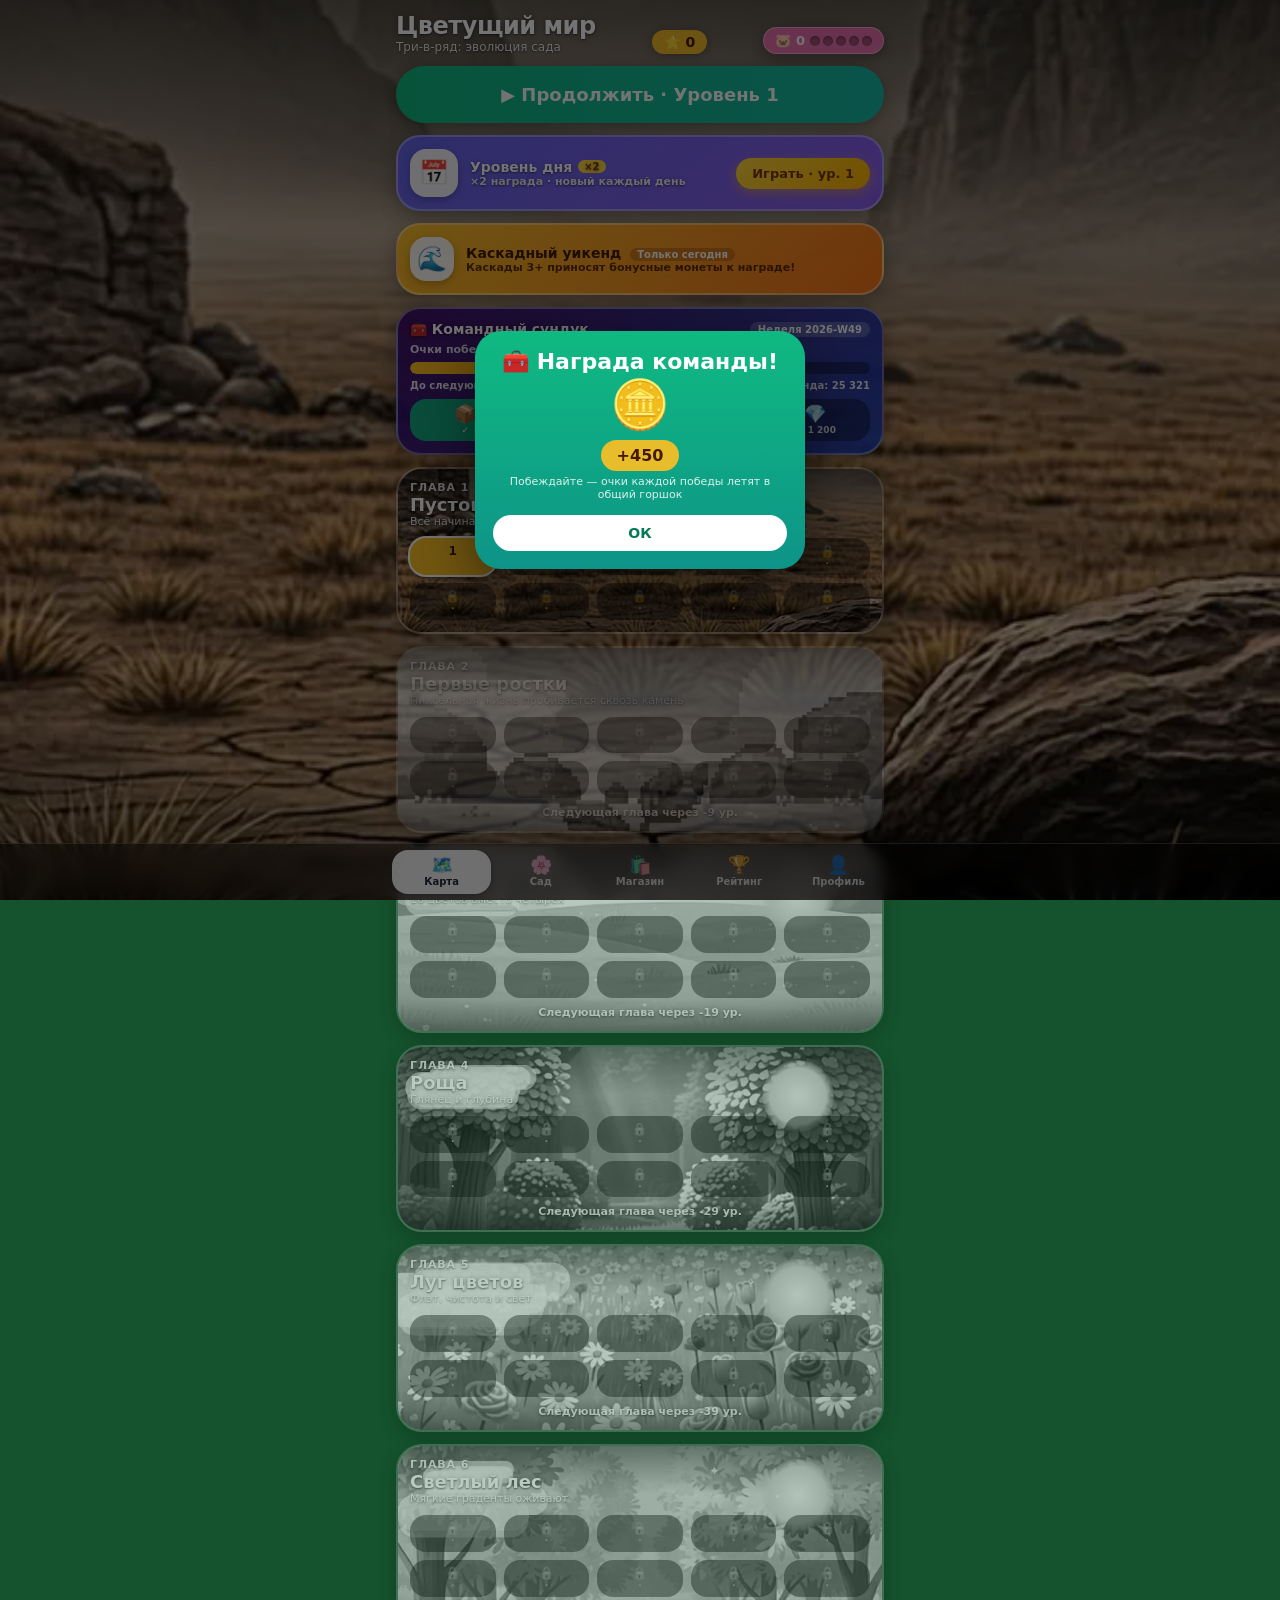
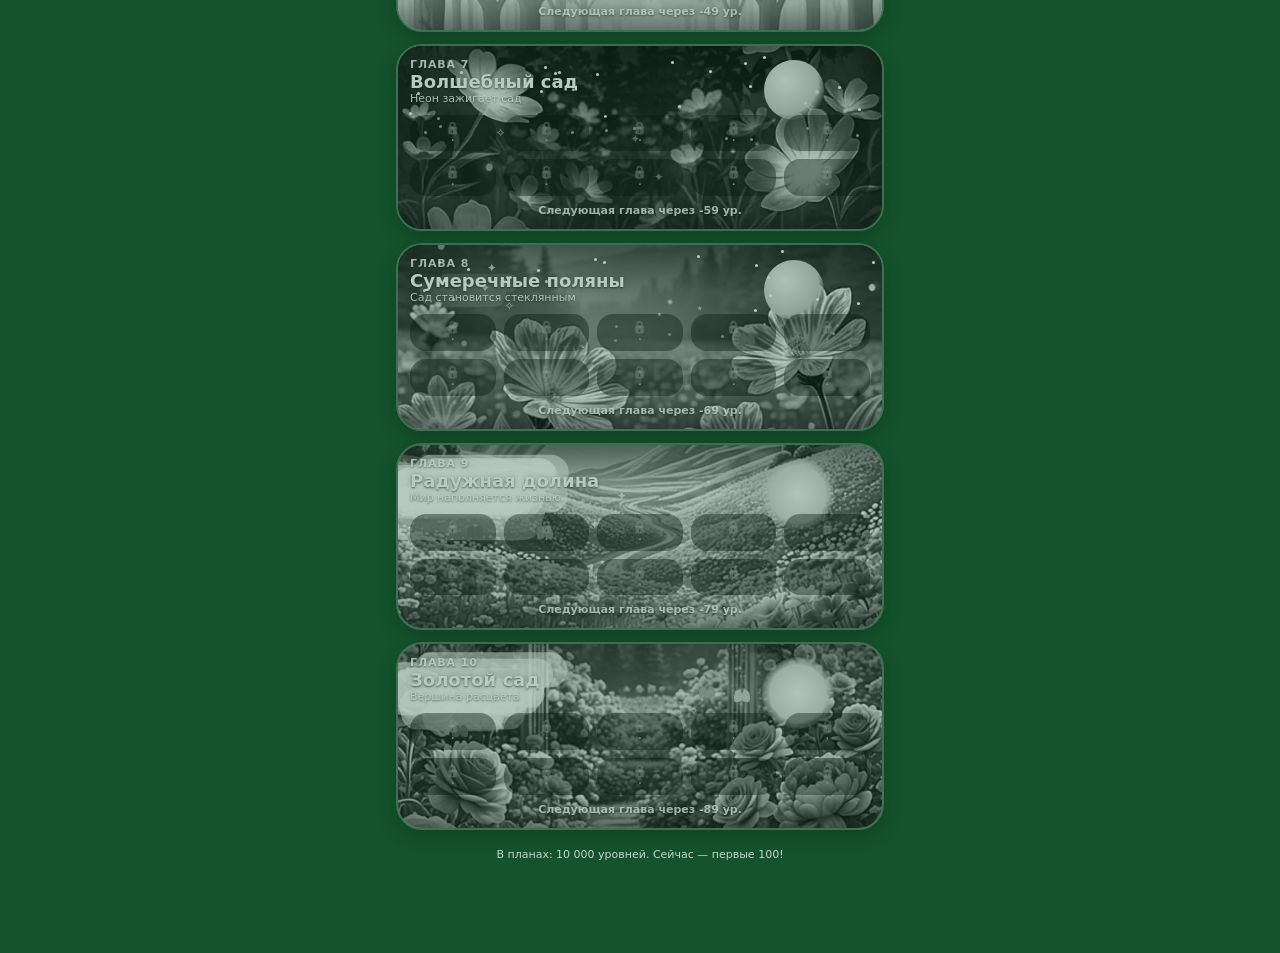
==== commit 2011d093: "Wave 6: team chest (weekly pot, 4 chests, bot teammates) — standalone + companions" ====
--- a/index.html
+++ b/index.html
@@ -5,6 +5,14 @@
 <meta name="viewport" content="width=device-width, initial-scale=1, viewport-fit=cover, user-scalable=no">
 <title>Цветущий мир — Blooming World</title>
 <meta name="description" content="Match-3 игра «Цветущий мир»: 100 уровней в 10 эрах графики. Автономная версия — один HTML-файл.">
+<!-- Волна 5: PWA (манифест + тема + мета для iOS); пути относительные — работает в сабпапке -->
+<link rel="manifest" href="manifest.json">
+<meta name="theme-color" content="#1a4a38">
+<link rel="icon" type="image/png" sizes="192x192" href="icons/icon-192.png">
+<link rel="apple-touch-icon" href="icons/icon-192.png">
+<meta name="apple-mobile-web-app-capable" content="yes">
+<meta name="apple-mobile-web-app-title" content="Цветущий мир">
+<meta name="apple-mobile-web-app-status-bar-style" content="black-translucent">
 <style>
 /* ============================================================
  * Blooming World — standalone single-file edition styles
@@ -376,6 +384,25 @@
 .seasonal-name { font-size: 11px; font-weight: 900; color: #1e293b; white-space: nowrap; overflow: hidden; text-overflow: ellipsis; }
 .seasonal-mid .btn { padding: 4px 10px; font-size: 10px; border-radius: 999px; align-self: flex-start; }
 
+/* ---------- Волна 6: командный сундук ---------- */
+.team-card { border-radius: 24px; padding: 12px; margin-bottom: 12px; background: linear-gradient(135deg,rgba(59,7,100,.92),rgba(30,64,175,.9)); border: 2px solid rgba(255,255,255,.35); box-shadow: 0 6px 20px rgba(0,0,0,.3); }
+.team-head { display: flex; align-items: center; justify-content: space-between; margin-bottom: 6px; }
+.team-title { font-size: 14px; font-weight: 900; color: #fff; }
+.team-week { background: rgba(255,255,255,.2); color: #fff; border-radius: 999px; padding: 2px 8px; font-size: 10px; font-weight: 900; }
+.team-sub { font-size: 11px; font-weight: 700; color: rgba(255,255,255,.82); margin-bottom: 6px; }
+.team-bar { height: 12px; border-radius: 999px; background: rgba(0,0,0,.35); overflow: hidden; margin-bottom: 6px; }
+.team-bar-fill { height: 100%; border-radius: 999px; background: linear-gradient(90deg,#fbbf24,#f59e0b,#fb923c); transition: width .5s ease; }
+.team-mid { display: flex; align-items: center; justify-content: space-between; gap: 8px; font-size: 10px; font-weight: 800; color: rgba(255,255,255,.88); margin-bottom: 8px; }
+.team-chests { display: grid; grid-template-columns: repeat(4,1fr); gap: 6px; }
+.team-chest { display: flex; flex-direction: column; align-items: center; border-radius: 16px; padding: 6px 4px; background: rgba(0,0,0,.35); }
+.team-chest .ic { font-size: 18px; line-height: 1; }
+.team-chest .rw { margin-top: 2px; font-size: 9px; font-weight: 900; color: rgba(255,255,255,.85); }
+.team-chest.ready { background: rgba(251,191,36,.95); animation: team-glow 1.6s ease-in-out infinite; }
+.team-chest.ready .rw { color: #451a03; }
+.team-chest.done { background: rgba(16,185,129,.9); }
+.team-chest.done .rw { color: #fff; }
+@keyframes team-glow { 0%,100% { box-shadow: 0 0 0 0 rgba(251,191,36,.6); } 50% { box-shadow: 0 0 0 6px rgba(251,191,36,0); } }
+
 </style>
 </head>
 <body>
@@ -449,6 +476,10 @@
   'daily.badge': '📅 Уровень дня ×2', 'daily.weekendHint': 'В выходные ивенты: ×2 монеты и каскад-бонус',
   'event.weekend': 'Ивент выходных', 'event.coinsBadge': '🪙 Золотые выходные ×2',
   'event.cascadeBadge': '🌊 Каскад ×{n}: +{c} 🪙', 'event.today': 'Только сегодня',
+  'team.title': 'Командный сундук', 'team.sub': 'Очки побед всей команды за неделю', 'team.week': 'Неделя {n}', 'team.you': 'Вы',
+  'team.contrib': 'Вы: {p} · команда: {b}', 'team.toNext': 'До следующего сундука: {n} очков', 'team.allClaimed': 'Все сундуки собраны!',
+  'team.full': 'Награда команды!', 'team.hint': 'Побеждайте — очки каждой победы летят в общий горшок', 'team.members': 'Вклад недели',
+  'team.chest': 'Сундук {n}', 'team.need': 'Нужно {n}',
   'shop.seasonal': 'Сезонная коллекция', 'shop.seasonalSub': '{icon} {season} · смена по календарю', 'shop.seasonTag': 'Сезон',
   'shop.title': 'Магазин', 'shop.coins': 'Монеты',
   'shop.tab.boosters': 'Бусты', 'shop.tab.bank': 'Банк', 'shop.tab.skins': 'Скины',
@@ -469,6 +500,7 @@
   'profile.analytics': 'Аналитика', 'profile.analyticsInfo': '{n} событий · сессий: {s}',
   'profile.export': 'Выгрузить статистику (JSON)', 'profile.exportDone': 'Файл выгружен!',
   'profile.equipped': 'Экипировка',
+  'profile.install': 'Установить приложение', 'profile.installDone': 'Игра установлена!',
   'settings.title': 'Настройки', 'settings.language': 'Язык', 'settings.sound': 'Звук',
   'settings.on': 'Вкл', 'settings.off': 'Выкл',
   'settings.reset': 'Сбросить прогресс',
@@ -520,6 +552,10 @@
   'daily.badge': '📅 Daily level ×2', 'daily.weekendHint': 'Weekend events: ×2 coins and cascade bonus',
   'event.weekend': 'Weekend event', 'event.coinsBadge': '🪙 Golden Weekend ×2',
   'event.cascadeBadge': '🌊 Cascade ×{n}: +{c} 🪙', 'event.today': 'Today only',
+  'team.title': 'Team Chest', 'team.sub': 'Team’s win points for the week', 'team.week': 'Week {n}', 'team.you': 'You',
+  'team.contrib': 'You: {p} · team: {b}', 'team.toNext': '{n} points to the next chest', 'team.allClaimed': 'All chests claimed!',
+  'team.full': 'Team reward!', 'team.hint': 'Win levels — every victory adds points to the shared pot', 'team.members': 'Weekly contribution',
+  'team.chest': 'Chest {n}', 'team.need': '{n} needed',
   'shop.seasonal': 'Seasonal Collection', 'shop.seasonalSub': '{icon} {season} · rotates with the calendar', 'shop.seasonTag': 'Season',
   'shop.title': 'Shop', 'shop.coins': 'Coins',
   'shop.tab.boosters': 'Boosters', 'shop.tab.bank': 'Bank', 'shop.tab.skins': 'Skins',
@@ -540,6 +576,7 @@
   'profile.analytics': 'Analytics', 'profile.analyticsInfo': '{n} events · sessions: {s}',
   'profile.export': 'Export statistics (JSON)', 'profile.exportDone': 'File exported!',
   'profile.equipped': 'Equipment',
+  'profile.install': 'Install app', 'profile.installDone': 'Game installed!',
   'settings.title': 'Settings', 'settings.language': 'Language', 'settings.sound': 'Sound',
   'settings.on': 'On', 'settings.off': 'Off',
   'settings.reset': 'Reset progress',
@@ -1884,6 +1921,74 @@
   return 'autumn';
 }
 function seasonOn(now) { return seasonOfMonth(now.getMonth()); }
+
+/* ---------------- Волна 6: командный сундук (зеркало team.ts) ---------------- */
+function isoWeekNum(now) {
+  const d = new Date(now.getFullYear(), now.getMonth(), now.getDate());
+  const day = (d.getDay() + 6) % 7; // Пн=0..Вс=6
+  d.setDate(d.getDate() - day + 3); // четверг текущей недели — его год и неделя по ISO
+  const isoYear = d.getFullYear();
+  const jan4 = new Date(isoYear, 0, 4);
+  const jan4Day = (jan4.getDay() + 6) % 7;
+  const monday1 = new Date(isoYear, 0, 4 - jan4Day);
+  const week = Math.round((d.getTime() - monday1.getTime()) / (7 * 86400000)) + 1;
+  return { year: isoYear, week: week };
+}
+function weekKeyOf(now) {
+  const p = isoWeekNum(now);
+  return p.year + '-W' + String(p.week).padStart(2, '0');
+}
+function dayIndexOf(now) { return (now.getDay() + 6) % 7; }
+const TEAM_BOTS = 25;
+const TEAM_CHESTS = [
+  { need: 5000, reward: 150, icon: '📦', name: { ru: 'Деревянный', en: 'Wooden' } },
+  { need: 15000, reward: 300, icon: '🎁', name: { ru: 'Серебряный', en: 'Silver' } },
+  { need: 35000, reward: 600, icon: '🏆', name: { ru: 'Золотой', en: 'Golden' } },
+  { need: 70000, reward: 1200, icon: '💎', name: { ru: 'Бриллиантовый', en: 'Diamond' } },
+];
+function chestReachedFor(pot) {
+  let n = 0;
+  for (const c of TEAM_CHESTS) if (pot >= c.need) n++;
+  return n;
+}
+function chestRewardBetween(from, to) {
+  let sum = 0;
+  for (let i = Math.max(0, from); i < Math.min(to, TEAM_CHESTS.length); i++) sum += TEAM_CHESTS[i].reward;
+  return sum;
+}
+const TEAM_BOT_NAMES = ['Ирина', 'Алекс', 'Мария', 'Дмитрий', 'Софья', 'Максим', 'Алиса', 'Егор', 'Полина', 'Артём', 'Вика', 'Никита', 'Лиза', 'Кирилл', 'Настя', 'Роман', 'Даша', 'Влад', 'Катя', 'Олег', 'Юля', 'Саша', 'Глеб', 'Мила', 'Тимур'];
+function teamBots(weekKey) {
+  const rng = mulberry32(dateSeed(weekKey + '#team'));
+  const bots = [];
+  for (let i = 0; i < TEAM_BOTS; i++) {
+    const name = TEAM_BOT_NAMES[i % TEAM_BOT_NAMES.length] + (rng() < 0.4 ? ' ' + '🌼🌸🌻🌷🌺'[Math.floor(rng() * 5)] : '');
+    /* день активен с шансом 0.55 → ~3.9 активных дня; БЕЗ sort со случайным
+     * компаратором — число вызовов rng одинаково во всех движках (V8/JSC) */
+    const perDay = [0, 0, 0, 0, 0, 0, 0];
+    for (let d = 0; d < 7; d++) {
+      if (rng() < 0.55) perDay[d] = 100 + Math.floor(rng() * 251);
+    }
+    let total = 0;
+    for (const v of perDay) total += v;
+    bots.push({ name: name, perDay: perDay, total: total });
+  }
+  return bots;
+}
+function teamBotPotFor(weekKey, dayIdx) {
+  let sum = 0;
+  for (const b of teamBots(weekKey)) {
+    for (let d = 0; d <= Math.min(dayIdx, 6); d++) sum += b.perDay[d];
+  }
+  return sum;
+}
+function teamSnapshot(weekKey, dayIdx, playerContrib) {
+  const botPot = teamBotPotFor(weekKey, dayIdx);
+  let botTotal = 0;
+  for (const b of teamBots(weekKey)) botTotal += b.total;
+  const pot = botPot + Math.max(0, playerContrib);
+  return { week: weekKey, dayIdx: dayIdx, botPot: botPot, playerPot: Math.max(0, playerContrib), pot: pot, reached: chestReachedFor(pot), botTotal: botTotal };
+}
+
 function defaultState() {
   return {
     name: '', lang: 'ru', sound: true, coins: 300, stars: {}, scores: {},
@@ -1901,6 +2006,8 @@
     piggy: { coins: 0, wins: 0 },
     /* Волна 4: уровень дня (фиксируется на сутки при первом открытии карты) */
     daily: { date: '', level: 1, done: false },
+    /* Волна 6: командный сундук (аддитивно, §5.4) */
+    team: { week: '', contributed: 0, claimed: 0 },
   };
 }
 function normalizeState(s) {
@@ -1924,6 +2031,12 @@
     date: s && s.daily && typeof s.daily.date === 'string' ? s.daily.date : '',
     level: s && s.daily && typeof s.daily.level === 'number' ? s.daily.level : 1,
     done: !!(s && s.daily && s.daily.done),
+  };
+  /* Волна 6: аддитивная миграция командного сундука */
+  out.team = {
+    week: s && s.team && typeof s.team.week === 'string' ? s.team.week : '',
+    contributed: s && s.team && typeof s.team.contributed === 'number' ? s.team.contributed : 0,
+    claimed: s && s.team && typeof s.team.claimed === 'number' ? Math.max(0, Math.min(4, s.team.claimed)) : 0,
   };
   out.lang = out.lang === 'en' ? 'en' : 'ru';
   return out;
@@ -1986,6 +2099,13 @@
     const piggyCoins = (s.piggy.coins || 0) + deposit;
     s.piggy.coins = piggyCoins;
     s.piggy.wins = piggyWins % PIGGY_WINS_TARGET;
+    /* Волна 6: очки победы летят в общий горшок команды */
+    const wk = weekKeyOf(new Date());
+    if (s.team && s.team.week === wk) {
+      s.team.contributed = (s.team.contributed || 0) + score;
+    } else {
+      s.team = { week: wk, contributed: score, claimed: 0 };
+    }
     saveState();
     return { firstClear, newStars, reward, base, streak, mult, piggy: { deposit, coins: piggyCoins, wins: piggyWins, ready: piggyWins >= PIGGY_WINS_TARGET }, event: { daily: isDaily, weekend: weekend, cascadeCoins: cascadeCoins, maxCascade: maxCascade } };
   },
@@ -1998,6 +2118,44 @@
     s.daily = daily;
     saveState();
     return daily;
+  },
+  /* Волна 6: командный сундук — перекат недели (из рендера карты) */
+  ensureTeam() {
+    const s = App.player;
+    const week = weekKeyOf(new Date());
+    if (s.team && s.team.week === week) return s.team;
+    s.team = { week: week, contributed: 0, claimed: 0 };
+    saveState();
+    return s.team;
+  },
+  computeTeam() {
+    const s = App.player;
+    const now = new Date();
+    const week = weekKeyOf(now);
+    const dayIdx = dayIndexOf(now);
+    const sameWeek = s.team && s.team.week === week;
+    const contributed = sameWeek ? s.team.contributed : 0;
+    const claimed = sameWeek ? s.team.claimed : 0;
+    const snap = teamSnapshot(week, dayIdx, contributed);
+    const nextChest = TEAM_CHESTS[snap.reached];
+    return {
+      week: week, dayIdx: dayIdx, contributed: contributed, claimed: claimed,
+      botPot: snap.botPot, playerPot: snap.playerPot, pot: snap.pot, reached: snap.reached,
+      nextNeed: nextChest ? nextChest.need : null,
+    };
+  },
+  claimTeamChests() {
+    const s = App.player;
+    const week = weekKeyOf(new Date());
+    if (!s.team || s.team.week !== week) return 0;
+    const snap = teamSnapshot(week, dayIndexOf(new Date()), s.team.contributed);
+    const reached = chestReachedFor(snap.pot);
+    if (reached <= s.team.claimed) return 0;
+    const coins = chestRewardBetween(s.team.claimed, reached);
+    s.coins += coins;
+    s.team.claimed = reached;
+    saveState();
+    return coins;
   },
   recordLoss() { if (App.player.streak) { App.player.streak = 0; saveState(); } },
   addBooster(id, n) { App.player.boosters[id] = (App.player.boosters[id] || 0) + n; saveState(); },
@@ -2134,6 +2292,140 @@
   } catch (e) { return false; }
 }
 
+/* ---------------- Волна 5: платформы (Yandex Games SDK) ----------------
+ * Абстракция площадки: веб (по умолчанию) или Yandex Games SDK v2
+ * (LoadingAPI / GameplayAPI / лидерборды). Любая ошибка = тихий
+ * фолбэк в веб. Загрузчик SDK инъекцируется для тестов.
+ * ============================================================ */
+const LEADERBOARD_ID = 'levels';
+const SDK_TIMEOUT_MS = 4000;
+/* Относительный путь — официальный способ: на хостинге Яндекса /sdk.js
+ * всегда существует; на чужих хостах — мгновенный 404 → тихий фолбэк
+ * в веб (CDN-заглушка вне фрейма Яндекса всё равно не даёт API). */
+let SDK_CANDIDATES = ['/sdk.js'];
+let sdkLoaderOverride = null;
+let platformYsdk = null;
+let platformInitPromise = null;
+let gameplayActive = false;
+let lastSubmittedLevel = 0;
+
+function setSdkCandidates(list) { SDK_CANDIDATES = list.slice(); }
+function setSdkLoader(loader) { sdkLoaderOverride = loader; }
+function resetPlatformForTests() {
+  platformInitPromise = null;
+  platformYsdk = null;
+  gameplayActive = false;
+  lastSubmittedLevel = 0;
+  sdkLoaderOverride = null;
+  SDK_CANDIDATES = ['/sdk.js'];
+}
+function loadSdkScript(src) {
+  if (sdkLoaderOverride) return sdkLoaderOverride(src);
+  return new Promise((resolve, reject) => {
+    const script = document.createElement('script');
+    let done = false;
+    const timer = setTimeout(() => {
+      if (!done) { done = true; reject(new Error('sdk timeout: ' + src)); }
+    }, SDK_TIMEOUT_MS);
+    script.src = src;
+    script.onload = () => { if (!done) { done = true; clearTimeout(timer); resolve(); } };
+    script.onerror = () => { if (!done) { done = true; clearTimeout(timer); reject(new Error('sdk load error: ' + src)); } };
+    document.head.appendChild(script);
+  });
+}
+async function loadFirstAvailableSdk() {
+  for (const src of SDK_CANDIDATES) {
+    try {
+      await loadSdkScript(src);
+      if (window.YaGames) return window.YaGames;
+    } catch (e) { /* следующий кандидат */ }
+  }
+  return null;
+}
+/* Инициализация площадки (идемпотентно, никогда не бросает). */
+function initPlatform() {
+  if (platformInitPromise) return platformInitPromise;
+  platformInitPromise = (async () => {
+    if (typeof window === 'undefined') return 'web';
+    try {
+      if (window.ysdk) platformYsdk = window.ysdk;
+      else if (window.YaGames) platformYsdk = await window.YaGames.init();
+      else {
+        const ya = await loadFirstAvailableSdk();
+        if (ya) platformYsdk = await ya.init();
+      }
+    } catch (e) { platformYsdk = null; }
+    if (platformYsdk) {
+      try { if (platformYsdk.features && platformYsdk.features.LoadingAPI) platformYsdk.features.LoadingAPI.ready(); } catch (e) {}
+      return 'yandex';
+    }
+    return 'web';
+  })();
+  return platformInitPromise;
+}
+function currentPlatform() { return platformYsdk ? 'yandex' : 'web'; }
+function platformGameplayStart() {
+  if (!platformYsdk || gameplayActive) return;
+  gameplayActive = true;
+  try { if (platformYsdk.features && platformYsdk.features.GameplayAPI) platformYsdk.features.GameplayAPI.start(); } catch (e) {}
+}
+function platformGameplayStop() {
+  if (!platformYsdk || !gameplayActive) return;
+  gameplayActive = false;
+  try { if (platformYsdk.features && platformYsdk.features.GameplayAPI) platformYsdk.features.GameplayAPI.stop(); } catch (e) {}
+}
+/* Лучший уровень в лидерборд площадки (сабмиты меньшего уровня отбрасываются локально). */
+function submitScoreToLeaderboard(level) {
+  if (!platformYsdk || !isFinite(level)) return;
+  if (level <= lastSubmittedLevel) return;
+  lastSubmittedLevel = level;
+  try {
+    if (platformYsdk.leaderboards && platformYsdk.leaderboards.setLeaderboardScore) {
+      const res = platformYsdk.leaderboards.setLeaderboardScore(LEADERBOARD_ID, level);
+      if (res && typeof res.catch === 'function') res.catch(() => {});
+    }
+  } catch (e) { /* noop */ }
+}
+
+/* ---------------- Волна 5: PWA (установка на домашний экран) ----------------
+ * beforeinstallprompt перехватывается; кнопка в профиле — только когда
+ * приглашение доступно и игра не запущена как установленная.
+ * ============================================================ */
+let pwaDeferredPrompt = null;
+const pwaListeners = [];
+function pwaEmit() { for (const fn of pwaListeners) fn(); }
+function pwaInstallAvailable() { return pwaDeferredPrompt !== null; }
+function pwaIsStandalone() {
+  if (typeof window === 'undefined') return false;
+  return !!(window.matchMedia && window.matchMedia('(display-mode: standalone)').matches) || window.navigator.standalone === true;
+}
+function pwaSubscribe(fn) { pwaListeners.push(fn); return () => { const i = pwaListeners.indexOf(fn); if (i >= 0) pwaListeners.splice(i, 1); }; }
+function initPwa() {
+  if (typeof window === 'undefined') return;
+  window.addEventListener('beforeinstallprompt', (e) => {
+    e.preventDefault();
+    pwaDeferredPrompt = e;
+    pwaEmit();
+  });
+  window.addEventListener('appinstalled', () => {
+    pwaDeferredPrompt = null;
+    pwaEmit();
+    logEvent('pwa_install');
+  });
+}
+async function promptInstall() {
+  if (!pwaDeferredPrompt) return false;
+  const ev = pwaDeferredPrompt;
+  pwaDeferredPrompt = null;
+  pwaEmit();
+  try {
+    await ev.prompt();
+    const choice = await ev.userChoice;
+    logEvent('pwa_install_prompt', { outcome: choice.outcome });
+    return choice.outcome === 'accepted';
+  } catch (e) { return false; }
+}
+
 /* ---------------- tiny dom helpers ---------------- */
 function el(tag, cls, text) {
   const n = document.createElement(tag);
@@ -2349,6 +2641,8 @@
   /* Волна 3: копилка */
   piggyDialog: null,    // null | 'status' | 'result'
   piggyGot: 0,
+  teamModal: null,      // Волна 6: null | 'result'
+  teamGot: 0,
 };
 
 function sleep(ms) { return new Promise((r) => setTimeout(r, ms)); }
@@ -2498,6 +2792,69 @@
   document.body.appendChild(over);
 }
 
+/* ============================================================
+ * TEAM CHEST (Волна 6): карточка горшка на карте + модаль награды
+ * ============================================================ */
+function buildTeamCard(t) {
+  const team = store.computeTeam();
+  const card = el('div', 'team-card');
+  const head = el('div', 'team-head');
+  head.innerHTML = '<div class="team-title bm-text-outline">🧰 ' + t('team.title') + '</div>' +
+    '<div class="team-week">' + t('team.week', { n: team.week }) + '</div>';
+  card.appendChild(head);
+  const sub = el('div', 'team-sub', t('team.sub'));
+  card.appendChild(sub);
+  const barWrap = el('div', 'team-bar');
+  const barFill = el('div', 'team-bar-fill');
+  barFill.style.width = team.nextNeed ? Math.min(100, (team.pot / team.nextNeed) * 100) + '%' : '100%';
+  barWrap.appendChild(barFill);
+  card.appendChild(barWrap);
+  const mid = el('div', 'team-mid');
+  mid.innerHTML = '<span>' + (team.nextNeed ? t('team.toNext', { n: fmt(Math.max(0, team.nextNeed - team.pot)) }) : t('team.allClaimed')) + '</span>' +
+    '<span>' + t('team.contrib', { p: fmt(team.playerPot), b: fmt(team.botPot) }) + '</span>';
+  card.appendChild(mid);
+  const chests = el('div', 'team-chests');
+  TEAM_CHESTS.forEach((c, i) => {
+    const claimed = i < team.claimed;
+    const reached = team.pot >= c.need;
+    const box = el('div', 'team-chest' + (claimed ? ' done' : reached ? ' ready' : ''));
+    box.title = t('team.chest', { n: i + 1 }) + ' · ' + t('team.need', { n: fmt(c.need) });
+    box.innerHTML = '<span class="ic">' + c.icon + '</span><span class="rw">' + (claimed ? '✓' : '🪙 ' + fmt(c.reward)) + '</span>';
+    chests.appendChild(box);
+  });
+  card.appendChild(chests);
+  return card;
+}
+
+function renderTeamDialog() {
+  const old = document.getElementById('bm-team-modal');
+  if (old) old.remove();
+  if (!App.teamModal) return;
+  const t = (k, v) => store.t(k, v);
+  const over = el('div', 'modal-overlay');
+  over.id = 'bm-team-modal';
+  over.style.zIndex = '90';
+  const modal = el('div', 'modal win');
+  modal.innerHTML = '<h2>🧰 ' + t('team.full') + '</h2>';
+  modal.appendChild(el('div', 'piggy-big', '🪙'));
+  const got = el('div', 'reward-pill');
+  got.textContent = '+' + fmt(App.teamGot || 0);
+  modal.appendChild(got);
+  const hint = el('div', 'sub');
+  hint.style.cssText = 'font-size:11px;opacity:.85;';
+  hint.textContent = t('team.hint');
+  modal.appendChild(hint);
+  const col = el('div', 'col');
+  const okBtn = el('button', 'btn btn-white');
+  okBtn.type = 'button';
+  okBtn.textContent = t('common.ok');
+  okBtn.onclick = () => { App.teamModal = null; App.teamGot = 0; renderTeamDialog(); renderApp(); };
+  col.appendChild(okBtn);
+  modal.appendChild(col);
+  over.appendChild(modal);
+  document.body.appendChild(over);
+}
+
 let toastTimer = null;
 function showToast(msg) {
   let wrap = document.getElementById('bm-toast');
@@ -2597,6 +2954,19 @@
     banner.appendChild(wMid);
     wrap.appendChild(banner);
   }
+
+  /* Волна 6: командный сундук — перекат недели + авто-забор достижимых сундуков */
+  store.ensureTeam();
+  if (!App.teamModal) {
+    const teamAuto = store.claimTeamChests();
+    if (teamAuto > 0) {
+      logEvent('team_claim', { coins: teamAuto, week: App.player.team.week });
+      App.teamGot = teamAuto;
+      App.teamModal = 'result';
+      renderTeamDialog();
+    }
+  }
+  wrap.appendChild(buildTeamCard(t));
 
   for (const ch of CHAPTERS) {
     const unlocked = ch.id <= currentChapter;
@@ -2915,6 +3285,8 @@
     this.lostStreak = 0;
     logSessionStart();
     logEvent('level_start', { level: lv, attempt: this.attempt });
+    /* Волна 5: GameplayAPI.start — площадка знает, что игрок в геймплее */
+    platformGameplayStart();
     this.buildDom(box);
     this.rebuildBoard();
     this.updateHud();
@@ -3294,6 +3666,9 @@
       this.winInfo = { stars, reward: info.reward, firstClear: info.firstClear, newStars: info.newStars, bonus, streak: info.streak, mult: info.mult, piggy: info.piggy, event: info.event };
       logEvent('level_win', { level: this.cfg.level, stars: stars, score: finalScore, movesUsed: movesUsed, streak: info.streak, mult: info.mult, reward: info.reward, daily: info.event.daily ? 1 : 0, weekend: info.event.weekend || '', cascade: info.event.cascadeCoins });
       if (info.event.daily) logEvent('daily_win', { level: this.cfg.level, reward: info.reward });
+      /* Волна 5: конец геймплея + лучший уровень в лидерборд площадки */
+      platformGameplayStop();
+      submitScoreToLeaderboard(this.cfg.level);
       this.updateHud();
       this.renderModals();
     } else if (movesLeft <= 0) {
@@ -3301,6 +3676,8 @@
       this.lostStreak = App.player.streak || 0;
       store.recordLoss();
       logEvent('level_lose', { level: this.cfg.level, score: sc, movesUsed: movesUsed, moves: this.cfg.moves });
+      /* Волна 5: конец геймплея для площадки (модаль поражения) */
+      platformGameplayStop();
       this.loseOpen = true;
       this.renderModals();
     }
@@ -4079,6 +4456,23 @@
   anCard.appendChild(exportBtn);
   wrap.appendChild(anCard);
 
+  /* Волна 5: кнопка установки PWA (когда браузер поймал beforeinstallprompt) */
+  if (pwaInstallAvailable() && !pwaIsStandalone()) {
+    const pwaCard = el('div', 'card');
+    pwaCard.style.cssText = 'padding:12px;';
+    const installBtn = el('button', 'btn btn-primary');
+    installBtn.type = 'button';
+    installBtn.style.cssText = 'width:100%;';
+    installBtn.textContent = '📲 ' + t('profile.install');
+    installBtn.onclick = async () => {
+      sfx.click();
+      const ok = await promptInstall();
+      if (ok) { installBtn.textContent = '✓ ' + t('profile.installDone'); }
+    };
+    pwaCard.appendChild(installBtn);
+    wrap.appendChild(pwaCard);
+  }
+
   // equipped
   const eqTitle = el('div');
   eqTitle.style.cssText = 'font-size:13px;font-weight:900;opacity:.85;margin:14px 0 0;';
@@ -4164,11 +4558,32 @@
 setSoundEnabled(App.player.sound);
 App.bots = generateBots();
 logSessionStart();
+/* Волна 5: площадка (Yandex SDK — тихий фолбэк в веб) + PWA-слушатели */
+initPwa();
+void initPlatform();
+/* появление/исчезновение приглашения установки — перерисовать профиль */
+pwaSubscribe(() => {
+  if (App.level === null && App.screen === 'profile') renderApp();
+});
 document.addEventListener('DOMContentLoaded', () => {
   renderApp();
 });
 if (document.readyState !== 'loading') renderApp();
 
 </script>
+<!-- Волна 5: регистрация service worker (только http/https; в file:// тихо пропускается) -->
+<script>
+(function () {
+  try {
+    if ('serviceWorker' in navigator) {
+      var proto = location.protocol;
+      var local = ['localhost', '127.0.0.1', '0.0.0.0'].indexOf(location.hostname) !== -1;
+      if (proto === 'https:' || (proto === 'http:' && local)) {
+        navigator.serviceWorker.register('sw.js').catch(function () {});
+      }
+    }
+  } catch (e) { /* no-op */ }
+})();
+</script>
 </body>
 </html>
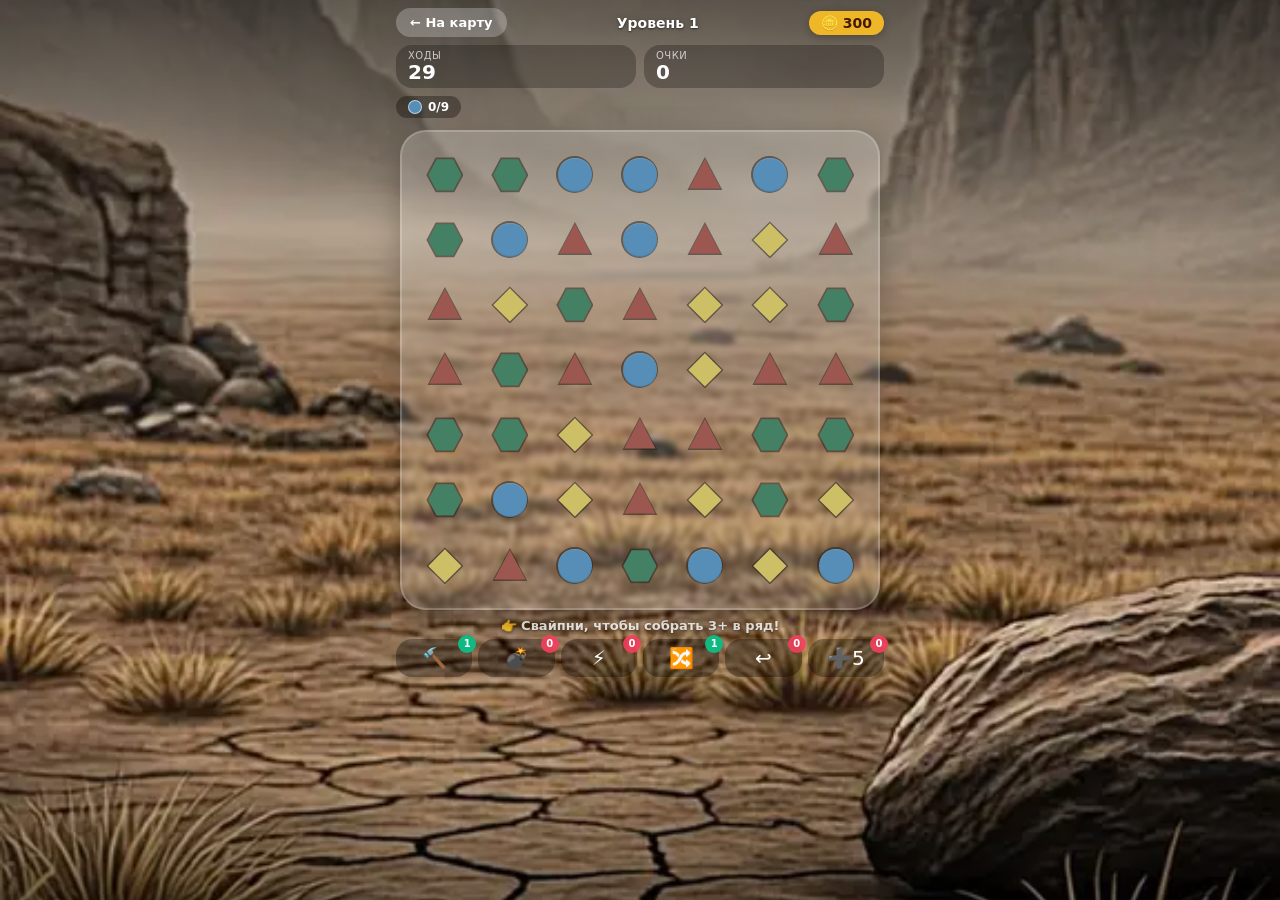
==== commit a8d34b2d: "Wave 7: scale & growth (10k levels, era cycling, map pager, ES/PT, A/B quick-start) — standalone + c" ====
--- a/index.html
+++ b/index.html
@@ -403,6 +403,35 @@
 .team-chest.done .rw { color: #fff; }
 @keyframes team-glow { 0%,100% { box-shadow: 0 0 0 0 rgba(251,191,36,.6); } 50% { box-shadow: 0 0 0 6px rgba(251,191,36,0); } }
 
+/* ---------- Волна 7: пагинация карты + A/B коуч + 4 языка ---------- */
+.map-pager {
+  display: flex; align-items: center; justify-content: space-between; gap: 8px;
+  border-radius: 16px; background: rgba(0,0,0,.3);
+  padding: 6px 8px; margin-bottom: 12px;
+}
+.map-pager-label { flex: 1; text-align: center; font-size: 11px; font-weight: 700; color: rgba(255,255,255,.85); }
+.map-pager-btn {
+  min-width: 36px; min-height: 36px; border-radius: 12px;
+  background: rgba(255,255,255,.15); color: #fff; border: 0;
+  font-size: 18px; font-weight: 900; padding: 0 10px; cursor: pointer;
+}
+.map-pager-btn:disabled { opacity: .3; cursor: default; }
+.map-pager-current {
+  min-height: 36px; border-radius: 12px; padding: 0 10px;
+  background: rgba(251,191,36,.9); color: #451a03; border: 0;
+  font-size: 11px; font-weight: 900; cursor: pointer;
+}
+.hint-line.bm-coach {
+  animation: bm-coach-pulse 1.15s ease-in-out infinite;
+  font-size: 13px; font-weight: 900; color: #fff;
+  text-shadow: 0 1px 3px rgba(0,0,0,.7);
+}
+@keyframes bm-coach-pulse {
+  0%, 100% { transform: scale(1); filter: drop-shadow(0 0 0 rgba(255,216,61,0)); }
+  50% { transform: scale(1.07); filter: drop-shadow(0 0 10px rgba(255,216,61,.75)); }
+}
+.seg.lang-row { flex-wrap: wrap; }
+
 </style>
 </head>
 <body>
@@ -437,156 +466,724 @@
 const I18N_RU = {
   'app.title': 'Цветущий мир',
   'app.subtitle': 'Три-в-ряд: эволюция сада',
-  'nav.map': 'Карта', 'nav.shop': 'Магазин', 'nav.ranks': 'Рейтинг', 'nav.profile': 'Профиль',
-  'map.play': 'Играть', 'map.continue': 'Продолжить', 'map.level': 'Уровень',
-  'map.chapter': 'Глава', 'map.locked': 'Закрыто', 'map.bloomed': 'Расцвело!',
+  'nav.map': 'Карта',
+  'nav.shop': 'Магазин',
+  'nav.ranks': 'Рейтинг',
+  'nav.profile': 'Профиль',
+  'nav.settings': 'Настройки',
+  'map.play': 'Играть',
+  'map.continue': 'Продолжить',
+  'map.level': 'Уровень',
+  'map.chapter': 'Глава',
+  'map.locked': 'Закрыто',
+  'map.bloomed': 'Расцвело!',
   'map.nextChapter': 'Следующая глава через {n} ур.',
-  'map.comingSoon': 'В планах: 10 000 уровней. Сейчас — первые 100!',
-  'game.moves': 'Ходы', 'game.score': 'Очки', 'game.goal': 'Цель',
+  'map.scale': '10 000 уровней · 1 000 глав — путь расцвета',
+  'map.newGraphics': 'Новая графика: {name}',
+  'map.pages': 'Уровни {a}–{b} из {c}',
+  'map.toCurrent': 'К текущей',
+  'game.moves': 'Ходы',
+  'game.score': 'Очки',
+  'game.goal': 'Цель',
   'game.tapHint': 'Тапай группы из 2+ камней',
   'game.swapHint': 'Меняй камни местами: собирай 3+ в ряд',
   'game.bossLevel': 'ВЗРЫВНОЙ УРОВЕНЬ',
-  'game.win': 'Победа!', 'game.lose': 'Ходы закончились',
-  'game.next': 'Следующий уровень', 'game.retry': 'Ещё раз', 'game.exit': 'На карту',
+  'game.win': 'Победа!',
+  'game.lose': 'Ходы закончились',
+  'game.next': 'Следующий уровень',
+  'game.retry': 'Ещё раз',
+  'game.exit': 'На карту',
   'game.cascade': 'Комбо x{n}!',
-  'game.combo2': 'Здорово!', 'game.combo3': 'Великолепно!', 'game.combo4': 'Изумительно!', 'game.combo5': 'Невероятно!',
+  'game.combo2': 'Здорово!',
+  'game.combo3': 'Великолепно!',
+  'game.combo4': 'Изумительно!',
+  'game.combo5': 'Невероятно!',
   'game.shuffled': 'Ходов больше нет — поле перемешано',
-  'game.plus5': '+5 ходов', 'game.buyAndUse': 'Купить и применить', 'game.use': 'Применить',
-  'game.boosters': 'Бусты', 'game.selectTarget': 'Выбери цель на поле', 'game.cancel': 'Отмена',
-  'game.starReward': 'Награда', 'game.newStars': 'Новый рекорд звёзд!', 'game.firstWin': 'Первое прохождение!',
-  'game.stoneGoal': 'Разбей камни', 'game.itemGoal': 'Собери бутоны',
-  'game.collectGoal': 'Собери камни', 'game.scoreGoal': 'Набери очки',
-  'streak.title': 'Серия побед', 'streak.next': 'До ×{m} — ещё {n}',
-  'streak.max': 'Максимальный множитель!', 'streak.lost': 'Серия побед сброшена',
+  'game.plus5': '+5 ходов',
+  'game.buyAndUse': 'Купить и применить',
+  'game.use': 'Применить',
+  'game.boosters': 'Бусты',
+  'game.selectTarget': 'Выбери цель на поле',
+  'game.cancel': 'Отмена',
+  'game.starReward': 'Награда',
+  'game.newStars': 'Новый рекорд звёзд!',
+  'game.firstWin': 'Первое прохождение!',
+  'game.stoneGoal': 'Разбей камни',
+  'game.itemGoal': 'Собери бутоны',
+  'game.collectGoal': 'Собери камни',
+  'game.scoreGoal': 'Набери очки',
+  'tut.tap': 'Тапай группу одинаковых камней!',
+  'tut.swap': 'Свайпни, чтобы собрать 3+ в ряд!',
+  'streak.title': 'Серия побед',
+  'streak.next': 'До ×{m} — ещё {n}',
+  'streak.max': 'Максимальный множитель!',
+  'streak.lost': 'Серия побед сброшена',
+  'profile.stat.streak': 'Лучшая серия',
   'nav.garden': 'Сад',
-  'garden.title': 'Сад', 'garden.subtitle': 'Восстанови сад за звёзды',
-  'garden.lockedTitle': 'Сад пока спит', 'garden.lockedHint': 'Пройди главу 1 — и сад начнёт расцветать',
-  'garden.zone0': 'У входа', 'garden.zone1': 'Сад', 'garden.zone2': 'Парк',
+  'garden.title': 'Сад',
+  'garden.subtitle': 'Восстанови сад за звёзды',
+  'garden.lockedTitle': 'Сад пока спит',
+  'garden.lockedHint': 'Пройди главу 1 — и сад начнёт расцветать',
+  'garden.zone0': 'У входа',
+  'garden.zone1': 'Сад',
+  'garden.zone2': 'Парк',
   'garden.zoneLocked': 'Откроется после главы {n}',
-  'garden.restore': 'Восстановить · ⭐{n}', 'garden.restoredCount': '{n} из {m} восстановлено',
-  'garden.bloom': 'Расцвет', 'garden.done': 'Сад полностью расцвёл!',
-  'garden.needStars': 'Не хватает звёзд', 'garden.coinsBack': 'Награда: 🪙 +{n}',
-  'garden.confirmTitle': 'Восстановить «{name}»?', 'garden.cancel': 'Позже',
-  'piggy.title': 'Копилка', 'piggy.full': 'Копилка полна!', 'piggy.open': 'Открыть копилку',
-  'piggy.collect': 'Забрать 🪙 {n}', 'piggy.progress': 'Побед до вскрытия: {n}',
-  'piggy.deposit': '🐷 +{n} в копилку ({w}/{m})', 'piggy.ready': 'Копилка готова к вскрытию!',
+  'garden.restore': 'Восстановить · ⭐{n}',
+  'garden.restoredCount': '{n} из {m} восстановлено',
+  'garden.bloom': 'Расцвет',
+  'garden.done': 'Сад полностью расцвёл!',
+  'garden.needStars': 'Не хватает звёзд',
+  'garden.coinsBack': 'Награда: 🪙 +{n}',
+  'garden.confirmTitle': 'Восстановить «{name}»?',
+  'garden.cancel': 'Позже',
+  'garden.wasJust': 'Уже стоит',
+  'piggy.title': 'Копилка',
+  'piggy.full': 'Копилка полна!',
+  'piggy.open': 'Открыть копилку',
+  'piggy.collect': 'Забрать 🪙 {n}',
+  'piggy.progress': 'Побед до вскрытия: {n}',
+  'piggy.deposit': '🐷 +{n} в копилку ({w}/{m})',
+  'piggy.ready': 'Копилка готова к вскрытию!',
   'piggy.hint': 'Каждая победа кладёт монеты в копилку',
-  'daily.title': 'Уровень дня', 'daily.sub': '×2 награда · новый каждый день',
-  'daily.play': 'Играть · ур. {n}', 'daily.done': 'Пройден · ждём завтра',
-  'daily.badge': '📅 Уровень дня ×2', 'daily.weekendHint': 'В выходные ивенты: ×2 монеты и каскад-бонус',
-  'event.weekend': 'Ивент выходных', 'event.coinsBadge': '🪙 Золотые выходные ×2',
-  'event.cascadeBadge': '🌊 Каскад ×{n}: +{c} 🪙', 'event.today': 'Только сегодня',
-  'team.title': 'Командный сундук', 'team.sub': 'Очки побед всей команды за неделю', 'team.week': 'Неделя {n}', 'team.you': 'Вы',
-  'team.contrib': 'Вы: {p} · команда: {b}', 'team.toNext': 'До следующего сундука: {n} очков', 'team.allClaimed': 'Все сундуки собраны!',
-  'team.full': 'Награда команды!', 'team.hint': 'Побеждайте — очки каждой победы летят в общий горшок', 'team.members': 'Вклад недели',
-  'team.chest': 'Сундук {n}', 'team.need': 'Нужно {n}',
-  'shop.seasonal': 'Сезонная коллекция', 'shop.seasonalSub': '{icon} {season} · смена по календарю', 'shop.seasonTag': 'Сезон',
-  'shop.title': 'Магазин', 'shop.coins': 'Монеты',
-  'shop.tab.boosters': 'Бусты', 'shop.tab.bank': 'Банк', 'shop.tab.skins': 'Скины',
-  'shop.tab.avatars': 'Аватары', 'shop.tab.frames': 'Рамки', 'shop.tab.names': 'Имя', 'shop.tab.effects': 'Эффекты',
-  'shop.buy': 'Купить', 'shop.equip': 'Надеть', 'shop.equipped': 'Надето', 'shop.owned': 'Куплено',
-  'shop.notEnough': 'Недостаточно монет', 'shop.purchased': 'Покупка совершена!',
+  'daily.title': 'Уровень дня',
+  'daily.sub': '×2 награда · новый каждый день',
+  'daily.play': 'Играть · ур. {n}',
+  'daily.done': 'Пройден · ждём завтра',
+  'daily.badge': '📅 Уровень дня ×2',
+  'daily.weekendHint': 'В выходные ивенты: ×2 монеты и каскад-бонус',
+  'event.weekend': 'Ивент выходных',
+  'event.coinsBadge': '🪙 Золотые выходные ×2',
+  'event.cascadeBadge': '🌊 Каскад ×{n}: +{c} 🪙',
+  'event.today': 'Только сегодня',
+  'team.title': 'Командный сундук',
+  'team.sub': 'Очки побед всей команды за неделю',
+  'team.week': 'Неделя {n}',
+  'team.you': 'Вы',
+  'team.contrib': 'Вы: {p} · команда: {b}',
+  'team.toNext': 'До следующего сундука: {n} очков',
+  'team.allClaimed': 'Все сундуки собраны!',
+  'team.full': 'Награда команды!',
+  'team.hint': 'Побеждайте — очки каждой победы летят в общий горшок',
+  'team.members': 'Вклад недели',
+  'team.chest': 'Сундук {n}',
+  'team.need': 'Нужно {n}',
+  'shop.seasonal': 'Сезонная коллекция',
+  'shop.seasonalSub': '{icon} {season} · смена по календарю',
+  'shop.seasonTag': 'Сезон',
+  'profile.analytics': 'Аналитика',
+  'profile.analyticsInfo': '{n} событий · сессий: {s}',
+  'profile.export': 'Выгрузить статистику (JSON)',
+  'profile.exportDone': 'Файл выгружен!',
+  'shop.title': 'Магазин',
+  'shop.coins': 'Монеты',
+  'shop.tab.boosters': 'Бусты',
+  'shop.tab.bank': 'Банк',
+  'shop.tab.skins': 'Скины',
+  'shop.tab.avatars': 'Аватары',
+  'shop.tab.frames': 'Рамки',
+  'shop.tab.names': 'Имя',
+  'shop.tab.effects': 'Эффекты',
+  'shop.buy': 'Купить',
+  'shop.equip': 'Надеть',
+  'shop.equipped': 'Надето',
+  'shop.owned': 'Куплено',
+  'shop.notEnough': 'Недостаточно монет',
+  'shop.purchased': 'Покупка совершена!',
   'shop.demoNote': 'Демо-режим: оплата симулируется, монеты зачисляются бесплатно',
   'shop.simulatePay': 'Пополнить (демо)',
-  'shop.effectTile': 'Эффекты камней', 'shop.effectAvatar': 'Эффекты аватара', 'shop.effectName': 'Эффекты имени',
+  'shop.effectTile': 'Эффекты камней',
+  'shop.effectAvatar': 'Эффекты аватара',
+  'shop.effectName': 'Эффекты имени',
   'shop.free': 'Бесплатно',
-  'ranks.title': 'Глобальный рейтинг', 'ranks.players': 'игроков', 'ranks.youAre': 'Вы на месте',
-  'ranks.level': 'Ур.', 'ranks.stars': 'Звёзды', 'ranks.you': 'ВЫ', 'ranks.search': 'Поиск игрока...', 'ranks.top3': 'Лидеры',
-  'profile.title': 'Профиль', 'profile.name': 'Имя игрока', 'profile.namePlaceholder': 'Введите имя',
-  'profile.save': 'Сохранить', 'profile.saved': 'Сохранено!', 'profile.stats': 'Статистика',
-  'profile.stat.wins': 'Побед', 'profile.stat.levels': 'Уровней пройдено', 'profile.stat.stars': 'Звёзд собрано',
-  'profile.stat.bestCascade': 'Лучшее комбо', 'profile.stat.totalScore': 'Всего очков', 'profile.stat.moves': 'Ходов сделано',
-  'profile.stat.streak': 'Лучшая серия',
-  'profile.analytics': 'Аналитика', 'profile.analyticsInfo': '{n} событий · сессий: {s}',
-  'profile.export': 'Выгрузить статистику (JSON)', 'profile.exportDone': 'Файл выгружен!',
+  'ranks.title': 'Глобальный рейтинг',
+  'ranks.players': 'игроков',
+  'ranks.youAre': 'Вы на месте',
+  'ranks.level': 'Ур.',
+  'ranks.stars': 'Звёзды',
+  'ranks.you': 'ВЫ',
+  'ranks.search': 'Поиск игрока...',
+  'ranks.top3': 'Лидеры',
+  'ranks.modeBots': '🤖 Боты',
+  'ranks.modeOnline': '🌐 Онлайн',
+  'ranks.onlineOff': 'Онлайн-рейтинг недоступен — покажем ботов',
+  'ranks.onlineEmpty': 'Пока никто не отправил результат — станьте первым!',
+  'ranks.onlineMe': 'Вы',
+  'ranks.onlineSent': 'Результат отправлен ✓',
+  'profile.title': 'Профиль',
+  'profile.name': 'Имя игрока',
+  'profile.namePlaceholder': 'Введите имя',
+  'profile.save': 'Сохранить',
+  'profile.saved': 'Сохранено!',
+  'profile.stats': 'Статистика',
+  'profile.stat.wins': 'Побед',
+  'profile.stat.levels': 'Уровней пройдено',
+  'profile.stat.stars': 'Звёзд собрано',
+  'profile.stat.bestCascade': 'Лучшее комбо',
+  'profile.stat.totalScore': 'Всего очков',
+  'profile.stat.moves': 'Ходов сделано',
   'profile.equipped': 'Экипировка',
-  'profile.install': 'Установить приложение', 'profile.installDone': 'Игра установлена!',
-  'settings.title': 'Настройки', 'settings.language': 'Язык', 'settings.sound': 'Звук',
-  'settings.on': 'Вкл', 'settings.off': 'Выкл',
+  'profile.install': 'Установить приложение',
+  'profile.installDone': 'Игра установлена!',
+  'settings.title': 'Настройки',
+  'settings.language': 'Язык',
+  'settings.sound': 'Звук',
+  'settings.on': 'Вкл',
+  'settings.off': 'Выкл',
   'settings.reset': 'Сбросить прогресс',
   'settings.resetConfirm': 'Точно сбросить весь прогресс? Это действие необратимо.',
-  'settings.resetYes': 'Да, сбросить', 'settings.resetNo': 'Отмена', 'settings.resetDone': 'Прогресс сброшен',
-  'common.coins': 'монет', 'common.close': 'Закрыть', 'common.ok': 'ОК', 'common.loading': 'Загрузка...',
-  'goal.stone': 'Камни', 'goal.item': 'Бутоны', 'goal.moves': 'Ходы',
-  'era.unlock': 'Глава {n}: {name} — {tag}',
+  'settings.resetYes': 'Да, сбросить',
+  'settings.resetNo': 'Отмена',
+  'settings.resetDone': 'Прогресс сброшен',
+  'common.coins': 'монет',
+  'common.close': 'Закрыть',
+  'common.ok': 'ОК',
+  'common.loading': 'Загрузка...',
+  'goal.stone': 'Камни',
+  'goal.item': 'Бутоны',
+  'goal.moves': 'Ходы',
+  'era.unlock': 'Глава {n}: {name} — {tag}'
 };
 const I18N_EN = {
   'app.title': 'Blooming World',
   'app.subtitle': 'Match-3: garden evolution',
-  'nav.map': 'Map', 'nav.shop': 'Shop', 'nav.ranks': 'Ranks', 'nav.profile': 'Profile',
-  'map.play': 'Play', 'map.continue': 'Continue', 'map.level': 'Level',
-  'map.chapter': 'Chapter', 'map.locked': 'Locked', 'map.bloomed': 'Bloomed!',
+  'nav.map': 'Map',
+  'nav.shop': 'Shop',
+  'nav.ranks': 'Ranks',
+  'nav.profile': 'Profile',
+  'nav.settings': 'Settings',
+  'map.play': 'Play',
+  'map.continue': 'Continue',
+  'map.level': 'Level',
+  'map.chapter': 'Chapter',
+  'map.locked': 'Locked',
+  'map.bloomed': 'Bloomed!',
   'map.nextChapter': 'Next chapter in {n} lv.',
-  'map.comingSoon': 'Planned: 10,000 levels. Now the first 100!',
-  'game.moves': 'Moves', 'game.score': 'Score', 'game.goal': 'Goal',
+  'map.scale': '10,000 levels · 1,000 chapters — the blooming path',
+  'map.newGraphics': 'New graphics: {name}',
+  'map.pages': 'Levels {a}–{b} of {c}',
+  'map.toCurrent': 'Current',
+  'game.moves': 'Moves',
+  'game.score': 'Score',
+  'game.goal': 'Goal',
   'game.tapHint': 'Tap groups of 2+ gems',
   'game.swapHint': 'Swap gems: match 3+ in a row',
   'game.bossLevel': 'BLAST LEVEL',
-  'game.win': 'Victory!', 'game.lose': 'Out of moves',
-  'game.next': 'Next level', 'game.retry': 'Retry', 'game.exit': 'Map',
+  'game.win': 'Victory!',
+  'game.lose': 'Out of moves',
+  'game.next': 'Next level',
+  'game.retry': 'Retry',
+  'game.exit': 'Map',
   'game.cascade': 'Combo x{n}!',
-  'game.combo2': 'Great!', 'game.combo3': 'Superb!', 'game.combo4': 'Amazing!', 'game.combo5': 'Incredible!',
+  'game.combo2': 'Great!',
+  'game.combo3': 'Superb!',
+  'game.combo4': 'Amazing!',
+  'game.combo5': 'Incredible!',
   'game.shuffled': 'No moves left — board shuffled',
-  'game.plus5': '+5 moves', 'game.buyAndUse': 'Buy & use', 'game.use': 'Use',
-  'game.boosters': 'Boosters', 'game.selectTarget': 'Pick a target on the board', 'game.cancel': 'Cancel',
-  'game.starReward': 'Reward', 'game.newStars': 'New star record!', 'game.firstWin': 'First clear!',
-  'game.stoneGoal': 'Break the stones', 'game.itemGoal': 'Collect the buds',
-  'game.collectGoal': 'Collect gems', 'game.scoreGoal': 'Score points',
-  'streak.title': 'Win streak', 'streak.next': '{n} more to ×{m}',
-  'streak.max': 'Maximum multiplier!', 'streak.lost': 'Win streak reset',
+  'game.plus5': '+5 moves',
+  'game.buyAndUse': 'Buy & use',
+  'game.use': 'Use',
+  'game.boosters': 'Boosters',
+  'game.selectTarget': 'Pick a target on the board',
+  'game.cancel': 'Cancel',
+  'game.starReward': 'Reward',
+  'game.newStars': 'New star record!',
+  'game.firstWin': 'First clear!',
+  'game.stoneGoal': 'Break the stones',
+  'game.itemGoal': 'Collect the buds',
+  'game.collectGoal': 'Collect gems',
+  'game.scoreGoal': 'Score points',
+  'tut.tap': 'Tap a group of matching gems!',
+  'tut.swap': 'Swipe to match 3+ in a row!',
+  'streak.title': 'Win streak',
+  'streak.next': '{n} more to ×{m}',
+  'streak.max': 'Maximum multiplier!',
+  'streak.lost': 'Win streak reset',
+  'profile.stat.streak': 'Best streak',
   'nav.garden': 'Garden',
-  'garden.title': 'Garden', 'garden.subtitle': 'Restore the garden with stars',
-  'garden.lockedTitle': 'The garden is still asleep', 'garden.lockedHint': 'Clear chapter 1 — and the garden will start to bloom',
-  'garden.zone0': 'Entrance', 'garden.zone1': 'Garden', 'garden.zone2': 'Park',
+  'garden.title': 'Garden',
+  'garden.subtitle': 'Restore the garden with stars',
+  'garden.lockedTitle': 'The garden is still asleep',
+  'garden.lockedHint': 'Clear chapter 1 — and the garden will start to bloom',
+  'garden.zone0': 'Entrance',
+  'garden.zone1': 'Garden',
+  'garden.zone2': 'Park',
   'garden.zoneLocked': 'Opens after chapter {n}',
-  'garden.restore': 'Restore · ⭐{n}', 'garden.restoredCount': '{n} of {m} restored',
-  'garden.bloom': 'Bloom', 'garden.done': 'The garden is in full bloom!',
-  'garden.needStars': 'Not enough stars', 'garden.coinsBack': 'Reward: 🪙 +{n}',
-  'garden.confirmTitle': 'Restore “{name}”?', 'garden.cancel': 'Later',
-  'piggy.title': 'Piggy bank', 'piggy.full': 'Piggy bank is full!', 'piggy.open': 'Open piggy bank',
-  'piggy.collect': 'Collect 🪙 {n}', 'piggy.progress': 'Wins until opening: {n}',
-  'piggy.deposit': '🐷 +{n} to the piggy bank ({w}/{m})', 'piggy.ready': 'Piggy bank is ready to open!',
+  'garden.restore': 'Restore · ⭐{n}',
+  'garden.restoredCount': '{n} of {m} restored',
+  'garden.bloom': 'Bloom',
+  'garden.done': 'The garden is in full bloom!',
+  'garden.needStars': 'Not enough stars',
+  'garden.coinsBack': 'Reward: 🪙 +{n}',
+  'garden.confirmTitle': 'Restore “{name}”?',
+  'garden.cancel': 'Later',
+  'garden.wasJust': 'Already restored',
+  'piggy.title': 'Piggy bank',
+  'piggy.full': 'Piggy bank is full!',
+  'piggy.open': 'Open piggy bank',
+  'piggy.collect': 'Collect 🪙 {n}',
+  'piggy.progress': 'Wins until opening: {n}',
+  'piggy.deposit': '🐷 +{n} to the piggy bank ({w}/{m})',
+  'piggy.ready': 'Piggy bank is ready to open!',
   'piggy.hint': 'Every win drops coins into the piggy bank',
-  'daily.title': 'Daily Level', 'daily.sub': '×2 reward · new every day',
-  'daily.play': 'Play · level {n}', 'daily.done': 'Completed · see you tomorrow',
-  'daily.badge': '📅 Daily level ×2', 'daily.weekendHint': 'Weekend events: ×2 coins and cascade bonus',
-  'event.weekend': 'Weekend event', 'event.coinsBadge': '🪙 Golden Weekend ×2',
-  'event.cascadeBadge': '🌊 Cascade ×{n}: +{c} 🪙', 'event.today': 'Today only',
-  'team.title': 'Team Chest', 'team.sub': 'Team’s win points for the week', 'team.week': 'Week {n}', 'team.you': 'You',
-  'team.contrib': 'You: {p} · team: {b}', 'team.toNext': '{n} points to the next chest', 'team.allClaimed': 'All chests claimed!',
-  'team.full': 'Team reward!', 'team.hint': 'Win levels — every victory adds points to the shared pot', 'team.members': 'Weekly contribution',
-  'team.chest': 'Chest {n}', 'team.need': '{n} needed',
-  'shop.seasonal': 'Seasonal Collection', 'shop.seasonalSub': '{icon} {season} · rotates with the calendar', 'shop.seasonTag': 'Season',
-  'shop.title': 'Shop', 'shop.coins': 'Coins',
-  'shop.tab.boosters': 'Boosters', 'shop.tab.bank': 'Bank', 'shop.tab.skins': 'Skins',
-  'shop.tab.avatars': 'Avatars', 'shop.tab.frames': 'Frames', 'shop.tab.names': 'Name', 'shop.tab.effects': 'Effects',
-  'shop.buy': 'Buy', 'shop.equip': 'Equip', 'shop.equipped': 'Equipped', 'shop.owned': 'Owned',
-  'shop.notEnough': 'Not enough coins', 'shop.purchased': 'Purchase complete!',
+  'daily.title': 'Daily Level',
+  'daily.sub': '×2 reward · new every day',
+  'daily.play': 'Play · level {n}',
+  'daily.done': 'Completed · see you tomorrow',
+  'daily.badge': '📅 Daily level ×2',
+  'daily.weekendHint': 'Weekend events: ×2 coins and cascade bonus',
+  'event.weekend': 'Weekend event',
+  'event.coinsBadge': '🪙 Golden Weekend ×2',
+  'event.cascadeBadge': '🌊 Cascade ×{n}: +{c} 🪙',
+  'event.today': 'Today only',
+  'team.title': 'Team Chest',
+  'team.sub': 'Team’s win points for the week',
+  'team.week': 'Week {n}',
+  'team.you': 'You',
+  'team.contrib': 'You: {p} · team: {b}',
+  'team.toNext': '{n} points to the next chest',
+  'team.allClaimed': 'All chests claimed!',
+  'team.full': 'Team reward!',
+  'team.hint': 'Win levels — every victory adds points to the shared pot',
+  'team.members': 'Weekly contribution',
+  'team.chest': 'Chest {n}',
+  'team.need': '{n} needed',
+  'shop.seasonal': 'Seasonal Collection',
+  'shop.seasonalSub': '{icon} {season} · rotates with the calendar',
+  'shop.seasonTag': 'Season',
+  'profile.analytics': 'Analytics',
+  'profile.analyticsInfo': '{n} events · sessions: {s}',
+  'profile.export': 'Export statistics (JSON)',
+  'profile.exportDone': 'File exported!',
+  'shop.title': 'Shop',
+  'shop.coins': 'Coins',
+  'shop.tab.boosters': 'Boosters',
+  'shop.tab.bank': 'Bank',
+  'shop.tab.skins': 'Skins',
+  'shop.tab.avatars': 'Avatars',
+  'shop.tab.frames': 'Frames',
+  'shop.tab.names': 'Name',
+  'shop.tab.effects': 'Effects',
+  'shop.buy': 'Buy',
+  'shop.equip': 'Equip',
+  'shop.equipped': 'Equipped',
+  'shop.owned': 'Owned',
+  'shop.notEnough': 'Not enough coins',
+  'shop.purchased': 'Purchase complete!',
   'shop.demoNote': 'Demo mode: payment is simulated, coins are added for free',
   'shop.simulatePay': 'Top up (demo)',
-  'shop.effectTile': 'Gem effects', 'shop.effectAvatar': 'Avatar effects', 'shop.effectName': 'Name effects',
+  'shop.effectTile': 'Gem effects',
+  'shop.effectAvatar': 'Avatar effects',
+  'shop.effectName': 'Name effects',
   'shop.free': 'Free',
-  'ranks.title': 'Global leaderboard', 'ranks.players': 'players', 'ranks.youAre': 'You are #',
-  'ranks.level': 'Lv', 'ranks.stars': 'Stars', 'ranks.you': 'YOU', 'ranks.search': 'Search player...', 'ranks.top3': 'Top players',
-  'profile.title': 'Profile', 'profile.name': 'Player name', 'profile.namePlaceholder': 'Enter name',
-  'profile.save': 'Save', 'profile.saved': 'Saved!', 'profile.stats': 'Statistics',
-  'profile.stat.wins': 'Wins', 'profile.stat.levels': 'Levels cleared', 'profile.stat.stars': 'Stars earned',
-  'profile.stat.bestCascade': 'Best combo', 'profile.stat.totalScore': 'Total score', 'profile.stat.moves': 'Moves made',
-  'profile.stat.streak': 'Best streak',
-  'profile.analytics': 'Analytics', 'profile.analyticsInfo': '{n} events · sessions: {s}',
-  'profile.export': 'Export statistics (JSON)', 'profile.exportDone': 'File exported!',
+  'ranks.title': 'Global leaderboard',
+  'ranks.players': 'players',
+  'ranks.youAre': 'You are #',
+  'ranks.level': 'Lv',
+  'ranks.stars': 'Stars',
+  'ranks.you': 'YOU',
+  'ranks.search': 'Search player...',
+  'ranks.top3': 'Top players',
+  'ranks.modeBots': '🤖 Bots',
+  'ranks.modeOnline': '🌐 Online',
+  'ranks.onlineOff': 'Online leaderboard unavailable — showing bots',
+  'ranks.onlineEmpty': 'Nobody has submitted yet — be the first!',
+  'ranks.onlineMe': 'You',
+  'ranks.onlineSent': 'Result submitted ✓',
+  'profile.title': 'Profile',
+  'profile.name': 'Player name',
+  'profile.namePlaceholder': 'Enter name',
+  'profile.save': 'Save',
+  'profile.saved': 'Saved!',
+  'profile.stats': 'Statistics',
+  'profile.stat.wins': 'Wins',
+  'profile.stat.levels': 'Levels cleared',
+  'profile.stat.stars': 'Stars earned',
+  'profile.stat.bestCascade': 'Best combo',
+  'profile.stat.totalScore': 'Total score',
+  'profile.stat.moves': 'Moves made',
   'profile.equipped': 'Equipment',
-  'profile.install': 'Install app', 'profile.installDone': 'Game installed!',
-  'settings.title': 'Settings', 'settings.language': 'Language', 'settings.sound': 'Sound',
-  'settings.on': 'On', 'settings.off': 'Off',
+  'profile.install': 'Install app',
+  'profile.installDone': 'Game installed!',
+  'settings.title': 'Settings',
+  'settings.language': 'Language',
+  'settings.sound': 'Sound',
+  'settings.on': 'On',
+  'settings.off': 'Off',
   'settings.reset': 'Reset progress',
   'settings.resetConfirm': 'Really reset all progress? This cannot be undone.',
-  'settings.resetYes': 'Yes, reset', 'settings.resetNo': 'Cancel', 'settings.resetDone': 'Progress reset',
-  'common.coins': 'coins', 'common.close': 'Close', 'common.ok': 'OK', 'common.loading': 'Loading...',
-  'goal.stone': 'Stones', 'goal.item': 'Buds', 'goal.moves': 'Moves',
-  'era.unlock': 'Chapter {n}: {name} — {tag}',
+  'settings.resetYes': 'Yes, reset',
+  'settings.resetNo': 'Cancel',
+  'settings.resetDone': 'Progress reset',
+  'common.coins': 'coins',
+  'common.close': 'Close',
+  'common.ok': 'OK',
+  'common.loading': 'Loading...',
+  'goal.stone': 'Stones',
+  'goal.item': 'Buds',
+  'goal.moves': 'Moves',
+  'era.unlock': 'Chapter {n}: {name} — {tag}'
 };
-const DICTS = { ru: I18N_RU, en: I18N_EN };
+const I18N_ES = {
+  'app.title': 'Mundo en Flor',
+  'app.subtitle': 'Tres en línea: evolución del jardín',
+  'nav.map': 'Mapa',
+  'nav.shop': 'Tienda',
+  'nav.ranks': 'Clasificación',
+  'nav.profile': 'Perfil',
+  'nav.settings': 'Ajustes',
+  'map.play': 'Jugar',
+  'map.continue': 'Continuar',
+  'map.level': 'Nivel',
+  'map.chapter': 'Capítulo',
+  'map.locked': 'Bloqueado',
+  'map.bloomed': '¡Floreció!',
+  'map.nextChapter': 'Próximo capítulo en {n} niv.',
+  'map.scale': '10.000 niveles · 1.000 capítulos — el camino floreciente',
+  'map.newGraphics': 'Nuevos gráficos: {name}',
+  'map.pages': 'Niveles {a}–{b} de {c}',
+  'map.toCurrent': 'Actual',
+  'game.moves': 'Movimientos',
+  'game.score': 'Puntos',
+  'game.goal': 'Objetivo',
+  'game.tapHint': 'Toca grupos de 2+ gemas',
+  'game.swapHint': 'Intercambia gemas: une 3+ en fila',
+  'game.bossLevel': 'NIVEL EXPLOSIVO',
+  'game.win': '¡Victoria!',
+  'game.lose': 'Sin movimientos',
+  'game.next': 'Siguiente nivel',
+  'game.retry': 'Otra vez',
+  'game.exit': 'Al mapa',
+  'game.cascade': '¡Combo x{n}!',
+  'game.combo2': '¡Genial!',
+  'game.combo3': '¡Magnífico!',
+  'game.combo4': '¡Increíble!',
+  'game.combo5': '¡Asombroso!',
+  'game.shuffled': 'No quedan movimientos — tablero mezclado',
+  'game.plus5': '+5 movimientos',
+  'game.buyAndUse': 'Comprar y usar',
+  'game.use': 'Usar',
+  'game.boosters': 'Potenciadores',
+  'game.selectTarget': 'Elige un objetivo en el tablero',
+  'game.cancel': 'Cancelar',
+  'game.starReward': 'Recompensa',
+  'game.newStars': '¡Nuevo récord de estrellas!',
+  'game.firstWin': '¡Primera victoria!',
+  'game.stoneGoal': 'Rompe las piedras',
+  'game.itemGoal': 'Recoge los brotes',
+  'game.collectGoal': 'Recoge gemas',
+  'game.scoreGoal': 'Consigue puntos',
+  'tut.tap': '¡Toca un grupo de gemas iguales!',
+  'tut.swap': '¡Desliza para unir 3+ en fila!',
+  'streak.title': 'Racha de victorias',
+  'streak.next': '{n} más para ×{m}',
+  'streak.max': '¡Multiplicador máximo!',
+  'streak.lost': 'Racha de victorias reiniciada',
+  'profile.stat.streak': 'Mejor racha',
+  'nav.garden': 'Jardín',
+  'garden.title': 'Jardín',
+  'garden.subtitle': 'Restaura el jardín con estrellas',
+  'garden.lockedTitle': 'El jardín aún duerme',
+  'garden.lockedHint': 'Supera el capítulo 1 — y el jardín empezará a florecer',
+  'garden.zone0': 'Entrada',
+  'garden.zone1': 'Jardín',
+  'garden.zone2': 'Parque',
+  'garden.zoneLocked': 'Se abre tras el capítulo {n}',
+  'garden.restore': 'Restaurar · ⭐{n}',
+  'garden.restoredCount': '{n} de {m} restaurados',
+  'garden.bloom': 'Floración',
+  'garden.done': '¡El jardín está en plena floración!',
+  'garden.needStars': 'Faltan estrellas',
+  'garden.coinsBack': 'Recompensa: 🪙 +{n}',
+  'garden.confirmTitle': '¿Restaurar «{name}»?',
+  'garden.cancel': 'Luego',
+  'garden.wasJust': 'Ya está puesto',
+  'piggy.title': 'Hucha',
+  'piggy.full': '¡Hucha llena!',
+  'piggy.open': 'Abrir la hucha',
+  'piggy.collect': 'Recoger 🪙 {n}',
+  'piggy.progress': 'Victorias hasta abrir: {n}',
+  'piggy.deposit': '🐷 +{n} a la hucha ({w}/{m})',
+  'piggy.ready': '¡La hucha está lista para abrir!',
+  'piggy.hint': 'Cada victoria echa monedas en la hucha',
+  'daily.title': 'Nivel del día',
+  'daily.sub': 'Recompensa ×2 · nuevo cada día',
+  'daily.play': 'Jugar · niv. {n}',
+  'daily.done': 'Completado · hasta mañana',
+  'daily.badge': '📅 Nivel del día ×2',
+  'daily.weekendHint': 'Los fines de semana hay eventos: ×2 monedas y bono de cascada',
+  'event.weekend': 'Evento de fin de semana',
+  'event.coinsBadge': '🪙 Fin de semana dorado ×2',
+  'event.cascadeBadge': '🌊 Cascada ×{n}: +{c} 🪙',
+  'event.today': 'Solo hoy',
+  'team.title': 'Cofre del equipo',
+  'team.sub': 'Puntos de victoria del equipo en la semana',
+  'team.week': 'Semana {n}',
+  'team.you': 'Tú',
+  'team.contrib': 'Tú: {p} · equipo: {b}',
+  'team.toNext': '{n} puntos para el próximo cofre',
+  'team.allClaimed': '¡Todos los cofres recogidos!',
+  'team.full': '¡Recompensa del equipo!',
+  'team.hint': 'Gana niveles: cada victoria suma puntos al bote común',
+  'team.members': 'Aportación semanal',
+  'team.chest': 'Cofre {n}',
+  'team.need': 'Faltan {n}',
+  'shop.seasonal': 'Colección de temporada',
+  'shop.seasonalSub': '{icon} {season} · cambia con el calendario',
+  'shop.seasonTag': 'Temporada',
+  'profile.analytics': 'Analíticas',
+  'profile.analyticsInfo': '{n} eventos · sesiones: {s}',
+  'profile.export': 'Exportar estadísticas (JSON)',
+  'profile.exportDone': '¡Archivo exportado!',
+  'shop.title': 'Tienda',
+  'shop.coins': 'Monedas',
+  'shop.tab.boosters': 'Potenciadores',
+  'shop.tab.bank': 'Banco',
+  'shop.tab.skins': 'Skins',
+  'shop.tab.avatars': 'Avatares',
+  'shop.tab.frames': 'Marcos',
+  'shop.tab.names': 'Nombre',
+  'shop.tab.effects': 'Efectos',
+  'shop.buy': 'Comprar',
+  'shop.equip': 'Equipar',
+  'shop.equipped': 'Equipado',
+  'shop.owned': 'Comprado',
+  'shop.notEnough': 'No hay monedas suficientes',
+  'shop.purchased': '¡Compra realizada!',
+  'shop.demoNote': 'Modo demo: el pago se simula, las monedas se añaden gratis',
+  'shop.simulatePay': 'Recargar (demo)',
+  'shop.effectTile': 'Efectos de gemas',
+  'shop.effectAvatar': 'Efectos de avatar',
+  'shop.effectName': 'Efectos de nombre',
+  'shop.free': 'Gratis',
+  'ranks.title': 'Clasificación global',
+  'ranks.players': 'jugadores',
+  'ranks.youAre': 'Estás en el puesto',
+  'ranks.level': 'Niv.',
+  'ranks.stars': 'Estrellas',
+  'ranks.you': 'TÚ',
+  'ranks.search': 'Buscar jugador...',
+  'ranks.top3': 'Líderes',
+  'ranks.modeBots': '🤖 Bots',
+  'ranks.modeOnline': '🌐 En línea',
+  'ranks.onlineOff': 'Clasificación en línea no disponible — mostramos bots',
+  'ranks.onlineEmpty': 'Nadie ha enviado resultados todavía — ¡sé el primero!',
+  'ranks.onlineMe': 'Tú',
+  'ranks.onlineSent': 'Resultado enviado ✓',
+  'profile.title': 'Perfil',
+  'profile.name': 'Nombre del jugador',
+  'profile.namePlaceholder': 'Introduce tu nombre',
+  'profile.save': 'Guardar',
+  'profile.saved': '¡Guardado!',
+  'profile.stats': 'Estadísticas',
+  'profile.stat.wins': 'Victorias',
+  'profile.stat.levels': 'Niveles superados',
+  'profile.stat.stars': 'Estrellas conseguidas',
+  'profile.stat.bestCascade': 'Mejor combo',
+  'profile.stat.totalScore': 'Puntos totales',
+  'profile.stat.moves': 'Movimientos hechos',
+  'profile.equipped': 'Equipamiento',
+  'profile.install': 'Instalar la aplicación',
+  'profile.installDone': '¡Juego instalado!',
+  'settings.title': 'Ajustes',
+  'settings.language': 'Idioma',
+  'settings.sound': 'Sonido',
+  'settings.on': 'Sí',
+  'settings.off': 'No',
+  'settings.reset': 'Reiniciar progreso',
+  'settings.resetConfirm': '¿Seguro que quieres reiniciar todo el progreso? Esta acción no se puede deshacer.',
+  'settings.resetYes': 'Sí, reiniciar',
+  'settings.resetNo': 'Cancelar',
+  'settings.resetDone': 'Progreso reiniciado',
+  'common.coins': 'monedas',
+  'common.close': 'Cerrar',
+  'common.ok': 'OK',
+  'common.loading': 'Cargando...',
+  'goal.stone': 'Piedras',
+  'goal.item': 'Brotes',
+  'goal.moves': 'Movimientos',
+  'era.unlock': 'Capítulo {n}: {name} — {tag}'
+};
+const I18N_PT = {
+  'app.title': 'Mundo em Flor',
+  'app.subtitle': 'Match-3: evolução do jardim',
+  'nav.map': 'Mapa',
+  'nav.shop': 'Loja',
+  'nav.ranks': 'Classificação',
+  'nav.profile': 'Perfil',
+  'nav.settings': 'Configurações',
+  'map.play': 'Jogar',
+  'map.continue': 'Continuar',
+  'map.level': 'Nível',
+  'map.chapter': 'Capítulo',
+  'map.locked': 'Bloqueado',
+  'map.bloomed': 'Floresceu!',
+  'map.nextChapter': 'Próximo capítulo em {n} nív.',
+  'map.scale': '10.000 níveis · 1.000 capítulos — o caminho florescente',
+  'map.newGraphics': 'Novos gráficos: {name}',
+  'map.pages': 'Niveles {a}–{b} de {c}',
+  'map.toCurrent': 'Atual',
+  'game.moves': 'Jogadas',
+  'game.score': 'Pontos',
+  'game.goal': 'Objetivo',
+  'game.tapHint': 'Toque em grupos de 2+ gemas',
+  'game.swapHint': 'Troque gemas: junte 3+ em fila',
+  'game.bossLevel': 'NÍVEL EXPLOSIVO',
+  'game.win': 'Vitória!',
+  'game.lose': 'Acabaram as jogadas',
+  'game.next': 'Próximo nível',
+  'game.retry': 'De novo',
+  'game.exit': 'Ao mapa',
+  'game.cascade': 'Combo x{n}!',
+  'game.combo2': 'Legal!',
+  'game.combo3': 'Ótimo!',
+  'game.combo4': 'Fantástico!',
+  'game.combo5': 'Incrível!',
+  'game.shuffled': 'Sem jogadas — tabuleiro embaralhado',
+  'game.plus5': '+5 jogadas',
+  'game.buyAndUse': 'Comprar e usar',
+  'game.use': 'Usar',
+  'game.boosters': 'Reforços',
+  'game.selectTarget': 'Escolha um alvo no tabuleiro',
+  'game.cancel': 'Cancelar',
+  'game.starReward': 'Recompensa',
+  'game.newStars': 'Novo recorde de estrelas!',
+  'game.firstWin': 'Primeira vitória!',
+  'game.stoneGoal': 'Quebre as pedras',
+  'game.itemGoal': 'Colete os botões',
+  'game.collectGoal': 'Colete gemas',
+  'game.scoreGoal': 'Faça pontos',
+  'tut.tap': 'Toque um grupo de gemas iguais!',
+  'tut.swap': 'Deslize para juntar 3+ em fila!',
+  'streak.title': 'Sequência de vitórias',
+  'streak.next': 'Faltam {n} para ×{m}',
+  'streak.max': 'Multiplicador máximo!',
+  'streak.lost': 'Sequência de vitórias zerada',
+  'profile.stat.streak': 'Melhor sequência',
+  'nav.garden': 'Jardim',
+  'garden.title': 'Jardim',
+  'garden.subtitle': 'Restaure o jardim com estrelas',
+  'garden.lockedTitle': 'O jardim ainda dorme',
+  'garden.lockedHint': 'Conclua o capítulo 1 — e o jardim vai começar a florescer',
+  'garden.zone0': 'Entrada',
+  'garden.zone1': 'Jardim',
+  'garden.zone2': 'Parque',
+  'garden.zoneLocked': 'Abre após o capítulo {n}',
+  'garden.restore': 'Restaurar · ⭐{n}',
+  'garden.restoredCount': '{n} de {m} restaurados',
+  'garden.bloom': 'Florescimento',
+  'garden.done': 'O jardim está em plena floração!',
+  'garden.needStars': 'Estrelas insuficientes',
+  'garden.coinsBack': 'Recompensa: 🪙 +{n}',
+  'garden.confirmTitle': 'Restaurar «{name}»?',
+  'garden.cancel': 'Depois',
+  'garden.wasJust': 'Já está no lugar',
+  'piggy.title': 'Cofrinho',
+  'piggy.full': 'Cofrinho cheio!',
+  'piggy.open': 'Abrir o cofrinho',
+  'piggy.collect': 'Pegar 🪙 {n}',
+  'piggy.progress': 'Vitórias até abrir: {n}',
+  'piggy.deposit': '🐷 +{n} no cofrinho ({w}/{m})',
+  'piggy.ready': 'O cofrinho está pronto para abrir!',
+  'piggy.hint': 'Cada vitória coloca moedas no cofrinho',
+  'daily.title': 'Nível do dia',
+  'daily.sub': 'Recompensa ×2 · novo todo dia',
+  'daily.play': 'Jogar · nív. {n}',
+  'daily.done': 'Concluído · até amanhã',
+  'daily.badge': '📅 Nível do dia ×2',
+  'daily.weekendHint': 'Nos fins de semana há eventos: moedas ×2 e bônus de cascata',
+  'event.weekend': 'Evento de fim de semana',
+  'event.coinsBadge': '🪙 Fim de semana dourado ×2',
+  'event.cascadeBadge': '🌊 Cascata ×{n}: +{c} 🪙',
+  'event.today': 'Só hoje',
+  'team.title': 'Baú da equipe',
+  'team.sub': 'Pontos de vitória da equipe na semana',
+  'team.week': 'Semana {n}',
+  'team.you': 'Você',
+  'team.contrib': 'Você: {p} · equipe: {b}',
+  'team.toNext': '{n} pontos para o próximo baú',
+  'team.allClaimed': 'Todos os baús coletados!',
+  'team.full': 'Recompensa da equipe!',
+  'team.hint': 'Vença níveis — cada vitória soma pontos no pote comum',
+  'team.members': 'Contribuição da semana',
+  'team.chest': 'Baú {n}',
+  'team.need': 'Faltam {n}',
+  'shop.seasonal': 'Coleção da estação',
+  'shop.seasonalSub': '{icon} {season} · muda com o calendário',
+  'shop.seasonTag': 'Estação',
+  'profile.analytics': 'Análises',
+  'profile.analyticsInfo': '{n} eventos · sessões: {s}',
+  'profile.export': 'Exportar estatísticas (JSON)',
+  'profile.exportDone': 'Arquivo exportado!',
+  'shop.title': 'Loja',
+  'shop.coins': 'Moedas',
+  'shop.tab.boosters': 'Reforços',
+  'shop.tab.bank': 'Banco',
+  'shop.tab.skins': 'Skins',
+  'shop.tab.avatars': 'Avatares',
+  'shop.tab.frames': 'Molduras',
+  'shop.tab.names': 'Nome',
+  'shop.tab.effects': 'Efeitos',
+  'shop.buy': 'Comprar',
+  'shop.equip': 'Equipar',
+  'shop.equipped': 'Equipado',
+  'shop.owned': 'Adquirido',
+  'shop.notEnough': 'Moedas insuficientes',
+  'shop.purchased': 'Compra concluída!',
+  'shop.demoNote': 'Modo demo: o pagamento é simulado, as moedas são adicionadas de graça',
+  'shop.simulatePay': 'Recarregar (demo)',
+  'shop.effectTile': 'Efeitos de gemas',
+  'shop.effectAvatar': 'Efeitos de avatar',
+  'shop.effectName': 'Efeitos de nome',
+  'shop.free': 'Grátis',
+  'ranks.title': 'Classificação global',
+  'ranks.players': 'jogadores',
+  'ranks.youAre': 'Você está na posição',
+  'ranks.level': 'Nív.',
+  'ranks.stars': 'Estrelas',
+  'ranks.you': 'VOCÊ',
+  'ranks.search': 'Buscar jogador...',
+  'ranks.top3': 'Líderes',
+  'ranks.modeBots': '🤖 Bots',
+  'ranks.modeOnline': '🌐 Online',
+  'ranks.onlineOff': 'Classificação online indisponível — mostrando bots',
+  'ranks.onlineEmpty': 'Ninguém enviou resultado ainda — seja o primeiro!',
+  'ranks.onlineMe': 'Você',
+  'ranks.onlineSent': 'Resultado enviado ✓',
+  'profile.title': 'Perfil',
+  'profile.name': 'Nome do jogador',
+  'profile.namePlaceholder': 'Digite o nome',
+  'profile.save': 'Salvar',
+  'profile.saved': 'Salvo!',
+  'profile.stats': 'Estatísticas',
+  'profile.stat.wins': 'Vitórias',
+  'profile.stat.levels': 'Níveis concluídos',
+  'profile.stat.stars': 'Estrelas conquistadas',
+  'profile.stat.bestCascade': 'Melhor combo',
+  'profile.stat.totalScore': 'Pontos totais',
+  'profile.stat.moves': 'Jogadas feitas',
+  'profile.equipped': 'Equipamento',
+  'profile.install': 'Instalar o aplicativo',
+  'profile.installDone': 'Jogo instalado!',
+  'settings.title': 'Configurações',
+  'settings.language': 'Idioma',
+  'settings.sound': 'Som',
+  'settings.on': 'Ligado',
+  'settings.off': 'Desligado',
+  'settings.reset': 'Zerar progresso',
+  'settings.resetConfirm': 'Tem certeza de que quer zerar todo o progresso? Esta ação não pode ser desfeita.',
+  'settings.resetYes': 'Sim, zerar',
+  'settings.resetNo': 'Cancelar',
+  'settings.resetDone': 'Progresso zerado',
+  'common.coins': 'moedas',
+  'common.close': 'Fechar',
+  'common.ok': 'OK',
+  'common.loading': 'Carregando...',
+  'goal.stone': 'Pedras',
+  'goal.item': 'Botões',
+  'goal.moves': 'Jogadas',
+  'era.unlock': 'Capítulo {n}: {name} — {tag}'
+};
+const DICTS = { ru: I18N_RU, en: I18N_EN, es: I18N_ES, pt: I18N_PT };
 function translate(lang, key, vars) {
   let s = (DICTS[lang] && DICTS[lang][key]) || DICTS.en[key] || key;
   if (vars) for (const [k, v] of Object.entries(vars)) s = s.replace('{' + k + '}', String(v));
@@ -658,59 +1255,76 @@
   eraPal(0.98, 8, -14), eraPal(1.04, 10, -14),
 ];
 const CHAPTERS = [
-  { id: 0, name: { ru: 'Пустошь', en: 'The Barrens' }, tagline: { ru: 'Всё начинается с простых камней', en: 'It all starts with simple stones' },
+  { id: 0, name: { ru: 'Пустошь', en: 'The Barrens', es: 'El páramo', pt: 'O ermo' }, tagline: { ru: 'Всё начинается с простых камней', en: 'It all starts with simple stones', es: 'Todo empieza con piedras simples', pt: 'Tudo começa com pedras simples' },
     palette: PAL[0].p, paletteDark: PAL[0].d, uiAccent: '#8a7a68',
     tile: { rim: 'rgba(40,34,28,.55)', rimWidth: 0.05, flat: true, gradient: false, gloss: false, pixelShadow: false, softShadow: false, glow: false, glass: false, shine: false, wobble: false, pattern: 'none' },
     bg: { sky: 'linear-gradient(180deg,#9b978e 0%,#b5b0a6 60%,#8d8779 100%)', ground: 'linear-gradient(180deg,#8d8271 0%,#6e6657 100%)', hillFar: '#a19a8c', hillNear: '#847c6c', dark: false, clouds: 0, sun: false, stars: false, trees: 0, bushes: 0, flowers: 0, butterflies: 0, petals: 0, fireflies: 0, sparkles: 0, rays: false } },
-  { id: 1, name: { ru: 'Первые ростки', en: 'First Sprouts' }, tagline: { ru: 'Пиксельная жизнь пробивается сквозь камень', en: 'Pixel life breaks through the stone' },
+  { id: 1, name: { ru: 'Первые ростки', en: 'First Sprouts', es: 'Primeros brotes', pt: 'Primeiros brotos' }, tagline: { ru: 'Пиксельная жизнь пробивается сквозь камень', en: 'Pixel life breaks through the stone', es: 'La vida pixelada brota entre las piedras', pt: 'A vida pixelada brota entre as pedras' },
     palette: PAL[1].p, paletteDark: PAL[1].d, uiAccent: '#7ac96a',
     tile: { rim: 'rgba(30,26,20,.5)', rimWidth: 0.045, flat: true, gradient: false, gloss: false, pixelShadow: true, softShadow: false, glow: false, glass: false, shine: false, wobble: false, pattern: 'pixel' },
     bg: { sky: 'linear-gradient(180deg,#8fb8c9 0%,#b5d6c9 60%,#8fb894 100%)', ground: 'linear-gradient(180deg,#7aa86a 0%,#568a4c 100%)', hillFar: '#9bc98e', hillNear: '#6fae62', dark: false, clouds: 1, sun: false, stars: false, trees: 1, bushes: 0, flowers: 1, butterflies: 0, petals: 0, fireflies: 0, sparkles: 0, rays: false } },
-  { id: 2, name: { ru: 'Зелёный берег', en: 'Green Shore' }, tagline: { ru: '16 цветов вместо четырёх', en: 'Sixteen colors instead of four' },
+  { id: 2, name: { ru: 'Зелёный берег', en: 'Green Shore', es: 'La orilla verde', pt: 'A margem verde' }, tagline: { ru: '16 цветов вместо четырёх', en: 'Sixteen colors instead of four', es: 'Dieciséis colores en lugar de cuatro', pt: 'Dezesseis cores em vez de quatro' },
     palette: PAL[2].p, paletteDark: PAL[2].d, uiAccent: '#3d9be0',
     tile: { rim: 'rgba(28,32,40,.45)', rimWidth: 0.04, flat: false, gradient: true, gloss: false, pixelShadow: true, softShadow: false, glow: false, glass: false, shine: false, wobble: false, pattern: 'none' },
     bg: { sky: 'linear-gradient(180deg,#7ec3e8 0%,#a8dff0 55%,#cfe8c9 100%)', ground: 'linear-gradient(180deg,#7ab86a 0%,#4c8a44 100%)', hillFar: '#93cc85', hillNear: '#63a855', dark: false, clouds: 2, sun: true, stars: false, trees: 2, bushes: 1, flowers: 3, butterflies: 0, petals: 0, fireflies: 0, sparkles: 0, rays: false } },
-  { id: 3, name: { ru: 'Роща', en: 'The Grove' }, tagline: { ru: 'Глянец и глубина', en: 'Gloss and depth' },
+  { id: 3, name: { ru: 'Роща', en: 'The Grove', es: 'El bosquecillo', pt: 'O bosque' }, tagline: { ru: 'Глянец и глубина', en: 'Gloss and depth', es: 'Brillo y profundidad', pt: 'Brilho e profundidade' },
     palette: PAL[3].p, paletteDark: PAL[3].d, uiAccent: '#ef8f2a',
     tile: { rim: 'rgba(30,26,40,.4)', rimWidth: 0.035, flat: false, gradient: true, gloss: true, pixelShadow: false, softShadow: true, glow: false, glass: false, shine: false, wobble: false, pattern: 'none' },
     bg: { sky: 'linear-gradient(180deg,#6fc0f0 0%,#9fd8f5 50%,#d4ecc0 100%)', ground: 'linear-gradient(180deg,#82c46e 0%,#4c9440 100%)', hillFar: '#9cd48a', hillNear: '#68b458', dark: false, clouds: 2, sun: true, stars: false, trees: 3, bushes: 2, flowers: 5, butterflies: 1, petals: 0, fireflies: 0, sparkles: 0, rays: false } },
-  { id: 4, name: { ru: 'Луг цветов', en: 'Flower Meadow' }, tagline: { ru: 'Флэт, чистота и свет', en: 'Flat, clean and light' },
+  { id: 4, name: { ru: 'Луг цветов', en: 'Flower Meadow', es: 'La pradera florida', pt: 'A campina florida' }, tagline: { ru: 'Флэт, чистота и свет', en: 'Flat, clean and light', es: 'Plano, limpio y luminoso', pt: 'Plano, limpo e claro' },
     palette: PAL[4].p, paletteDark: PAL[4].d, uiAccent: '#2ea56d',
     tile: { rim: 'rgba(30,26,40,.35)', rimWidth: 0.03, flat: true, gradient: false, gloss: false, pixelShadow: false, softShadow: true, glow: false, glass: false, shine: false, wobble: true, pattern: 'none' },
     bg: { sky: 'linear-gradient(180deg,#87d0f5 0%,#bce6fa 50%,#dff2cf 100%)', ground: 'linear-gradient(180deg,#8cc978 0%,#57a04a 100%)', hillFar: '#a5dc92', hillNear: '#74bc62', dark: false, clouds: 3, sun: true, stars: false, trees: 3, bushes: 3, flowers: 8, butterflies: 1, petals: 2, fireflies: 0, sparkles: 2, rays: false } },
-  { id: 5, name: { ru: 'Светлый лес', en: 'Bright Forest' }, tagline: { ru: 'Мягкие граденты оживают', en: 'Soft gradients come alive' },
+  { id: 5, name: { ru: 'Светлый лес', en: 'Bright Forest', es: 'El bosque luminoso', pt: 'A floresta clara' }, tagline: { ru: 'Мягкие граденты оживают', en: 'Soft gradients come alive', es: 'Los degradados suaves cobran vida', pt: 'Os degradados suaves ganham vida' },
     palette: PAL[5].p, paletteDark: PAL[5].d, uiAccent: '#3d9be0',
     tile: { rim: 'rgba(30,26,40,.35)', rimWidth: 0.03, flat: false, gradient: true, gloss: false, pixelShadow: false, softShadow: true, glow: false, glass: false, shine: false, wobble: true, pattern: 'none' },
     bg: { sky: 'linear-gradient(180deg,#9adcf8 0%,#c8ecfa 45%,#e8f6d8 100%)', ground: 'linear-gradient(180deg,#95d482 0%,#5ea84e 100%)', hillFar: '#b0e09c', hillNear: '#80c86c', dark: false, clouds: 3, sun: true, stars: false, trees: 4, bushes: 4, flowers: 10, butterflies: 2, petals: 3, fireflies: 0, sparkles: 3, rays: false } },
-  { id: 6, name: { ru: 'Волшебный сад', en: 'Enchanted Garden' }, tagline: { ru: 'Неон зажигает сад', en: 'Neon lights up the garden' },
+  { id: 6, name: { ru: 'Волшебный сад', en: 'Enchanted Garden', es: 'El jardín encantado', pt: 'O jardim encantado' }, tagline: { ru: 'Неон зажигает сад', en: 'Neon lights up the garden', es: 'El neón enciende el jardín', pt: 'O neon acende o jardim' },
     palette: PAL[6].p, paletteDark: PAL[6].d, uiAccent: '#22e0ff',
     tile: { rim: 'rgba(235,240,255,.7)', rimWidth: 0.035, flat: false, gradient: true, gloss: false, pixelShadow: false, softShadow: false, glow: true, glass: false, shine: false, wobble: true, pattern: 'none' },
     bg: { sky: 'linear-gradient(180deg,#1a1030 0%,#31195c 55%,#183248 100%)', ground: 'linear-gradient(180deg,#1e4a3a 0%,#12332a 100%)', hillFar: '#24405c', hillNear: '#1a2f46', dark: true, clouds: 0, sun: false, stars: true, trees: 3, bushes: 2, flowers: 6, butterflies: 0, petals: 0, fireflies: 5, sparkles: 5, rays: false } },
-  { id: 7, name: { ru: 'Сумеречные поляны', en: 'Twilight Glades' }, tagline: { ru: 'Сад становится стеклянным', en: 'The garden turns to glass' },
+  { id: 7, name: { ru: 'Сумеречные поляны', en: 'Twilight Glades', es: 'Los claros del crepúsculo', pt: 'Clareiras do crepúsculo' }, tagline: { ru: 'Сад становится стеклянным', en: 'The garden turns to glass', es: 'El jardín se vuelve de cristal', pt: 'O jardim vira vidro' },
     palette: PAL[7].p, paletteDark: PAL[7].d, uiAccent: '#3d9be0',
     tile: { rim: 'rgba(240,244,255,.6)', rimWidth: 0.04, flat: false, gradient: true, gloss: true, pixelShadow: false, softShadow: true, glow: false, glass: true, shine: false, wobble: true, pattern: 'none' },
     bg: { sky: 'linear-gradient(180deg,#3a2a6a 0%,#8a5aa8 45%,#e88a5a 100%)', ground: 'linear-gradient(180deg,#5a7a4a 0%,#3a5232 100%)', hillFar: '#7a5a98', hillNear: '#553f70', dark: true, clouds: 1, sun: false, stars: true, trees: 4, bushes: 3, flowers: 9, butterflies: 1, petals: 4, fireflies: 3, sparkles: 4, rays: false } },
-  { id: 8, name: { ru: 'Радужная долина', en: 'Rainbow Valley' }, tagline: { ru: 'Мир наполняется жизнью', en: 'The world fills with life' },
+  { id: 8, name: { ru: 'Радужная долина', en: 'Rainbow Valley', es: 'El valle arcoíris', pt: 'O vale arco-íris' }, tagline: { ru: 'Мир наполняется жизнью', en: 'The world fills with life', es: 'El mundo se llena de vida', pt: 'O mundo se enche de vida' },
     palette: PAL[8].p, paletteDark: PAL[8].d, uiAccent: '#ef8f2a',
     tile: { rim: 'rgba(110,70,24,.4)', rimWidth: 0.03, flat: false, gradient: true, gloss: true, pixelShadow: false, softShadow: true, glow: false, glass: false, shine: true, wobble: true, pattern: 'rays' },
     bg: { sky: 'linear-gradient(180deg,#8ad4ff 0%,#c0e8ff 40%,#ffe0b0 100%)', ground: 'linear-gradient(180deg,#9ade84 0%,#64b452 100%)', hillFar: '#b5e8a0', hillNear: '#88cc70', dark: false, clouds: 4, sun: true, stars: false, trees: 5, bushes: 5, flowers: 12, butterflies: 2, petals: 6, fireflies: 0, sparkles: 6, rays: true } },
-  { id: 9, name: { ru: 'Золотой сад', en: 'Golden Garden' }, tagline: { ru: 'Вершина расцвета', en: 'The peak of bloom' },
+  { id: 9, name: { ru: 'Золотой сад', en: 'Golden Garden', es: 'El jardín dorado', pt: 'O jardim dourado' }, tagline: { ru: 'Вершина расцвета', en: 'The peak of bloom', es: 'La cima de la floración', pt: 'O auge da floração' },
     palette: PAL[9].p, paletteDark: PAL[9].d, uiAccent: '#f6e04b',
     tile: { rim: 'rgba(110,70,24,.45)', rimWidth: 0.035, flat: false, gradient: true, gloss: true, pixelShadow: false, softShadow: true, glow: true, glass: false, shine: true, wobble: true, pattern: 'rays' },
     bg: { sky: 'linear-gradient(180deg,#ffca7a 0%,#ffb0c8 45%,#ffe9c0 100%)', ground: 'linear-gradient(180deg,#a8e890 0%,#70c05c 100%)', hillFar: '#c8f0b0', hillNear: '#98d880', dark: false, clouds: 4, sun: true, stars: false, trees: 5, bushes: 5, flowers: 14, butterflies: 3, petals: 8, fireflies: 0, sparkles: 8, rays: true } },
 ];
-function chapterTheme(chapter) {
-  return CHAPTERS[Math.max(0, Math.min(CHAPTERS.length - 1, chapter))];
+/* Волна 7: главы дальше 10-й циклят 10 эр (§5.1 — порядок оттенков не меняется);
+ * к имени цикла добавляется римский номер («Роща II»). */
+function eraOfChapter(chapter) {
+  return ((Math.floor(chapter) % CHAPTERS.length) + CHAPTERS.length) % CHAPTERS.length;
+}
+function cycleOfChapter(chapter) { return Math.floor(Math.floor(chapter) / CHAPTERS.length); }
+function chapterTheme(chapter) { return CHAPTERS[eraOfChapter(chapter)]; }
+const ROMAN = [[100, 'C'], [90, 'XC'], [50, 'L'], [40, 'XL'], [10, 'X'], [9, 'IX'], [5, 'V'], [4, 'IV'], [1, 'I']];
+function romanNumeral(n) {
+  let v = Math.max(1, Math.floor(n));
+  let out = '';
+  for (const p of ROMAN) { while (v >= p[0]) { out += p[1]; v -= p[0]; } }
+  return out;
+}
+function chapterDisplayName(chapter, lang) {
+  const era = CHAPTERS[eraOfChapter(chapter)];
+  const cycle = cycleOfChapter(chapter);
+  const base = era.name[lang];
+  return cycle > 0 ? base + ' ' + romanNumeral(cycle + 1) : base;
 }
 
 /* ---------------- shop catalog ---------------- */
 const BOOSTERS = [
-  { id: 'hammer', icon: '🔨', price: 40, name: { ru: 'Молоток', en: 'Hammer' }, desc: { ru: 'Убрать один камень с поля', en: 'Remove a single gem' } },
-  { id: 'bomb', icon: '💣', price: 60, name: { ru: 'Бомба', en: 'Bomb' }, desc: { ru: 'Взрыв 3×3 в выбранной точке', en: 'Blast a 3×3 area' } },
-  { id: 'cross', icon: '⚡', price: 80, name: { ru: 'Молния', en: 'Lightning' }, desc: { ru: 'Очистить ряд и столбец крестом', en: 'Clear a row and column' } },
-  { id: 'shuffle', icon: '🔀', price: 50, name: { ru: 'Перемешать', en: 'Shuffle' }, desc: { ru: 'Перемешать все камни на поле', en: 'Reshuffle all gems' } },
-  { id: 'undo', icon: '↩️', price: 30, name: { ru: 'Отмена хода', en: 'Undo' }, desc: { ru: 'Отменить последний своп', en: 'Undo your last swap' } },
-  { id: 'moves5', icon: '➕5', price: 100, name: { ru: '+5 ходов', en: '+5 Moves' }, desc: { ru: 'Дополнительные 5 ходов в уровне', en: 'Five extra moves in a level' } },
+  { id: 'hammer', icon: '🔨', price: 40, name: { ru: 'Молоток', en: 'Hammer', es: 'Martillo', pt: 'Martelo' }, desc: { ru: 'Убрать один камень с поля', en: 'Remove a single gem', es: 'Quita una gema del tablero', pt: 'Remove uma gema do tabuleiro' } },
+  { id: 'bomb', icon: '💣', price: 60, name: { ru: 'Бомба', en: 'Bomb', es: 'Bomba', pt: 'Bomba' }, desc: { ru: 'Взрыв 3×3 в выбранной точке', en: 'Blast a 3×3 area', es: 'Explota un área de 3×3', pt: 'Explode uma área de 3×3' } },
+  { id: 'cross', icon: '⚡', price: 80, name: { ru: 'Молния', en: 'Lightning', es: 'Rayo', pt: 'Raio' }, desc: { ru: 'Очистить ряд и столбец крестом', en: 'Clear a row and column', es: 'Limpia una fila y una columna', pt: 'Limpa uma linha e uma coluna' } },
+  { id: 'shuffle', icon: '🔀', price: 50, name: { ru: 'Перемешать', en: 'Shuffle', es: 'Mezclar', pt: 'Embaralhar' }, desc: { ru: 'Перемешать все камни на поле', en: 'Reshuffle all gems', es: 'Mezcla todas las gemas del tablero', pt: 'Embaralha todas as gemas' } },
+  { id: 'undo', icon: '↩️', price: 30, name: { ru: 'Отмена хода', en: 'Undo', es: 'Deshacer', pt: 'Desfazer' }, desc: { ru: 'Отменить последний своп', en: 'Undo your last swap', es: 'Deshace tu último intercambio', pt: 'Desfaz sua última troca' } },
+  { id: 'moves5', icon: '➕5', price: 100, name: { ru: '+5 ходов', en: '+5 Moves', es: '+5 movimientos', pt: '+5 jogadas' }, desc: { ru: 'Дополнительные 5 ходов в уровне', en: 'Five extra moves in a level', es: 'Cinco movimientos extra en un nivel', pt: 'Cinco jogadas extra num nível' } },
 ];
 const BOOSTER_MAP = Object.fromEntries(BOOSTERS.map((b) => [b.id, b]));
 const COIN_PACKS = [
@@ -721,16 +1335,16 @@
   { id: 'p5', coins: 20000, priceLabel: '$19.99', bonus: '+60%' },
 ];
 const GEM_SKINS = [
-  { id: 'classic', name: { ru: 'Классика', en: 'Classic' }, price: 0 },
-  { id: 'stones', name: { ru: 'Камни', en: 'Stones' }, price: 0, ring: true },
-  { id: 'fruits', name: { ru: 'Фрукты', en: 'Fruits' }, price: 300, glyphs: ['🍓', '🍋', '🍏', '🫐', '🍇', '🍊'] },
-  { id: 'sweets', name: { ru: 'Сладости', en: 'Sweets' }, price: 400, glyphs: ['🍬', '🍭', '🍩', '🧊', '🧁', '🍫'] },
-  { id: 'flowers', name: { ru: 'Цветы', en: 'Flowers' }, price: 500, glyphs: ['🌹', '🌻', '🍀', '🪻', '🌸', '🌷'] },
-  { id: 'planets', name: { ru: 'Планеты', en: 'Planets' }, price: 600, glyphs: ['🔴', '🪐', '🌍', '🌑', '💫', '⭐'] },
-  { id: 'runes', name: { ru: 'Руны', en: 'Runes' }, price: 700, glyphs: ['🔥', '⚡', '🌿', '🌊', '🔮', '☀️'] },
-  { id: 'ocean', name: { ru: 'Океан', en: 'Ocean' }, price: 800, glyphs: ['🐠', '🐟', '🐙', '🦐', '🐡', '🦑'] },
-  { id: 'animals', name: { ru: 'Зверята', en: 'Critters' }, price: 900, glyphs: ['🐭', '🐤', '🐸', '🦋', '🐹', '🦊'] },
-  { id: 'cosmos', name: { ru: 'Космос', en: 'Cosmos' }, price: 1200, glyphs: ['🚀', '🛸', '☄️', '🌌', '🔭', '👾'] },
+  { id: 'classic', name: { ru: 'Классика', en: 'Classic', es: 'Clásico', pt: 'Clássico' }, price: 0 },
+  { id: 'stones', name: { ru: 'Камни', en: 'Stones', es: 'Piedras', pt: 'Pedras' }, price: 0, ring: true },
+  { id: 'fruits', name: { ru: 'Фрукты', en: 'Fruits', es: 'Frutas', pt: 'Frutas' }, price: 300, glyphs: ['🍓', '🍋', '🍏', '🫐', '🍇', '🍊'] },
+  { id: 'sweets', name: { ru: 'Сладости', en: 'Sweets', es: 'Dulces', pt: 'Doces' }, price: 400, glyphs: ['🍬', '🍭', '🍩', '🧊', '🧁', '🍫'] },
+  { id: 'flowers', name: { ru: 'Цветы', en: 'Flowers', es: 'Flores', pt: 'Flores' }, price: 500, glyphs: ['🌹', '🌻', '🍀', '🪻', '🌸', '🌷'] },
+  { id: 'planets', name: { ru: 'Планеты', en: 'Planets', es: 'Planetas', pt: 'Planetas' }, price: 600, glyphs: ['🔴', '🪐', '🌍', '🌑', '💫', '⭐'] },
+  { id: 'runes', name: { ru: 'Руны', en: 'Runes', es: 'Runas', pt: 'Runas' }, price: 700, glyphs: ['🔥', '⚡', '🌿', '🌊', '🔮', '☀️'] },
+  { id: 'ocean', name: { ru: 'Океан', en: 'Ocean', es: 'Océano', pt: 'Oceano' }, price: 800, glyphs: ['🐠', '🐟', '🐙', '🦐', '🐡', '🦑'] },
+  { id: 'animals', name: { ru: 'Зверята', en: 'Critters', es: 'Animalitos', pt: 'Bichinhos' }, price: 900, glyphs: ['🐭', '🐤', '🐸', '🦋', '🐹', '🦊'] },
+  { id: 'cosmos', name: { ru: 'Космос', en: 'Cosmos', es: 'Cosmos', pt: 'Cosmos' }, price: 1200, glyphs: ['🚀', '🛸', '☄️', '🌌', '🔭', '👾'] },
 ];
 const AVATARS = [
   { id: 'av-seed', emoji: '🌱', bg: 'linear-gradient(135deg,#b8e0a0,#7ac96a)', price: 0 },
@@ -759,57 +1373,57 @@
   { id: 'av-rainbow', emoji: '🌈', bg: 'linear-gradient(135deg,#ff9ab8,#ffd83d,#6bff8f,#6be5ff,#d18bff)', price: 600 },
 ];
 const FRAMES = [
-  { id: 'fr-none', name: { ru: 'Без рамки', en: 'None' }, price: 0, css: 'none' },
-  { id: 'fr-wood', name: { ru: 'Дерево', en: 'Wood' }, price: 60, css: '0 0 0 3px #8a5f40, 0 2px 6px rgba(0,0,0,.3)' },
-  { id: 'fr-leaf', name: { ru: 'Листья', en: 'Leaves' }, price: 100, css: '0 0 0 3px #4fd05c, 0 0 8px rgba(79,208,92,.5)' },
-  { id: 'fr-sun', name: { ru: 'Солнце', en: 'Sun' }, price: 120, css: '0 0 0 3px #ffb300, 0 0 12px rgba(255,179,0,.6)' },
-  { id: 'fr-ice', name: { ru: 'Лёд', en: 'Ice' }, price: 150, css: '0 0 0 3px #6be5ff, 0 0 10px rgba(107,229,255,.6)' },
-  { id: 'fr-rose', name: { ru: 'Роза', en: 'Rose' }, price: 180, css: '0 0 0 3px #ff7799, 0 0 10px rgba(255,119,153,.6)' },
-  { id: 'fr-gold', name: { ru: 'Золото', en: 'Gold' }, price: 300, css: '0 0 0 4px #ffd83d, 0 0 14px rgba(255,216,61,.7)' },
-  { id: 'fr-emerald', name: { ru: 'Изумруд', en: 'Emerald' }, price: 300, css: '0 0 0 4px #6bff8f, 0 0 14px rgba(107,255,143,.7)' },
-  { id: 'fr-amethyst', name: { ru: 'Аметист', en: 'Amethyst' }, price: 350, css: '0 0 0 4px #d18bff, 0 0 14px rgba(209,139,255,.7)' },
-  { id: 'fr-royal', name: { ru: 'Королевский', en: 'Royal' }, price: 500, css: '0 0 0 4px #fff, 0 0 0 7px #ffd83d, 0 0 18px rgba(255,216,61,.8)' },
-  { id: 'fr-neon', name: { ru: 'Неон', en: 'Neon' }, price: 500, css: '0 0 0 3px #22e0ff, 0 0 18px #22e0ff, 0 0 30px rgba(34,224,255,.5)' },
-  { id: 'fr-rainbow', name: { ru: 'Радуга', en: 'Rainbow' }, price: 800, css: '0 0 0 4px transparent, 0 0 16px #ff9ab8, 0 0 24px #ffd83d, 0 0 32px #6bff8f' },
+  { id: 'fr-none', name: { ru: 'Без рамки', en: 'None', es: 'Sin marco', pt: 'Sem moldura' }, price: 0, css: 'none' },
+  { id: 'fr-wood', name: { ru: 'Дерево', en: 'Wood', es: 'Madera', pt: 'Madeira' }, price: 60, css: '0 0 0 3px #8a5f40, 0 2px 6px rgba(0,0,0,.3)' },
+  { id: 'fr-leaf', name: { ru: 'Листья', en: 'Leaves', es: 'Hojas', pt: 'Folhas' }, price: 100, css: '0 0 0 3px #4fd05c, 0 0 8px rgba(79,208,92,.5)' },
+  { id: 'fr-sun', name: { ru: 'Солнце', en: 'Sun', es: 'Sol', pt: 'Sol' }, price: 120, css: '0 0 0 3px #ffb300, 0 0 12px rgba(255,179,0,.6)' },
+  { id: 'fr-ice', name: { ru: 'Лёд', en: 'Ice', es: 'Hielo', pt: 'Gelo' }, price: 150, css: '0 0 0 3px #6be5ff, 0 0 10px rgba(107,229,255,.6)' },
+  { id: 'fr-rose', name: { ru: 'Роза', en: 'Rose', es: 'Rosa', pt: 'Rosa' }, price: 180, css: '0 0 0 3px #ff7799, 0 0 10px rgba(255,119,153,.6)' },
+  { id: 'fr-gold', name: { ru: 'Золото', en: 'Gold', es: 'Oro', pt: 'Ouro' }, price: 300, css: '0 0 0 4px #ffd83d, 0 0 14px rgba(255,216,61,.7)' },
+  { id: 'fr-emerald', name: { ru: 'Изумруд', en: 'Emerald', es: 'Esmeralda', pt: 'Esmeralda' }, price: 300, css: '0 0 0 4px #6bff8f, 0 0 14px rgba(107,255,143,.7)' },
+  { id: 'fr-amethyst', name: { ru: 'Аметист', en: 'Amethyst', es: 'Ametista', pt: 'Ametista' }, price: 350, css: '0 0 0 4px #d18bff, 0 0 14px rgba(209,139,255,.7)' },
+  { id: 'fr-royal', name: { ru: 'Королевский', en: 'Royal', es: 'Real', pt: 'Real' }, price: 500, css: '0 0 0 4px #fff, 0 0 0 7px #ffd83d, 0 0 18px rgba(255,216,61,.8)' },
+  { id: 'fr-neon', name: { ru: 'Неон', en: 'Neon', es: 'Neón', pt: 'Neon' }, price: 500, css: '0 0 0 3px #22e0ff, 0 0 18px #22e0ff, 0 0 30px rgba(34,224,255,.5)' },
+  { id: 'fr-rainbow', name: { ru: 'Радуга', en: 'Rainbow', es: 'Arcoíris', pt: 'Arco-íris' }, price: 800, css: '0 0 0 4px transparent, 0 0 16px #ff9ab8, 0 0 24px #ffd83d, 0 0 32px #6bff8f' },
 ];
 const NAME_STYLES = [
-  { id: 'ns-basic', name: { ru: 'Обычный', en: 'Basic' }, price: 0, css: 'color:#ffffff;font-weight:700' },
-  { id: 'ns-fire', name: { ru: 'Огонь', en: 'Fire' }, price: 100, css: 'color:#ff7a1f;font-weight:900;text-shadow:0 0 8px rgba(255,122,31,.8)' },
-  { id: 'ns-ice', name: { ru: 'Лёд', en: 'Ice' }, price: 100, css: 'color:#9be8ff;font-weight:700;text-shadow:0 1px 0 #2a9ad6,0 0 8px rgba(107,229,255,.6)' },
-  { id: 'ns-gold', name: { ru: 'Золото', en: 'Gold' }, price: 200, css: 'color:#ffd83d;font-weight:900;text-shadow:0 1px 0 #a68a00,0 0 10px rgba(255,216,61,.7)' },
-  { id: 'ns-emerald', name: { ru: 'Изумруд', en: 'Emerald' }, price: 150, css: 'color:#8fffa8;font-weight:800;text-shadow:0 0 8px rgba(107,255,143,.6)' },
-  { id: 'ns-rose', name: { ru: 'Роза', en: 'Rose' }, price: 150, css: 'color:#ffb8c8;font-weight:800;text-shadow:0 0 8px rgba(255,119,153,.7)' },
-  { id: 'ns-royal', name: { ru: 'Роял', en: 'Royal' }, price: 300, css: 'color:#fff;font-weight:900;letter-spacing:.06em;text-shadow:0 0 4px #ffd83d,0 0 12px #e0a81f' },
-  { id: 'ns-neon', name: { ru: 'Неон', en: 'Neon' }, price: 350, css: 'color:#22e0ff;font-weight:900;text-shadow:0 0 6px #22e0ff,0 0 14px rgba(34,224,255,.8)' },
-  { id: 'ns-shadow', name: { ru: 'Тень', en: 'Shadow' }, price: 200, css: 'color:#3a3a4a;font-weight:900;text-shadow:0 2px 0 rgba(255,255,255,.25)' },
-  { id: 'ns-magic', name: { ru: 'Магия', en: 'Magic' }, price: 400, css: 'color:#e8ccff;font-weight:900;font-style:italic;text-shadow:0 0 8px #c44dff,0 0 16px rgba(196,77,255,.6)' },
+  { id: 'ns-basic', name: { ru: 'Обычный', en: 'Basic', es: 'Normal', pt: 'Normal' }, price: 0, css: 'color:#ffffff;font-weight:700' },
+  { id: 'ns-fire', name: { ru: 'Огонь', en: 'Fire', es: 'Fuego', pt: 'Fogo' }, price: 100, css: 'color:#ff7a1f;font-weight:900;text-shadow:0 0 8px rgba(255,122,31,.8)' },
+  { id: 'ns-ice', name: { ru: 'Лёд', en: 'Ice', es: 'Hielo', pt: 'Gelo' }, price: 100, css: 'color:#9be8ff;font-weight:700;text-shadow:0 1px 0 #2a9ad6,0 0 8px rgba(107,229,255,.6)' },
+  { id: 'ns-gold', name: { ru: 'Золото', en: 'Gold', es: 'Oro', pt: 'Ouro' }, price: 200, css: 'color:#ffd83d;font-weight:900;text-shadow:0 1px 0 #a68a00,0 0 10px rgba(255,216,61,.7)' },
+  { id: 'ns-emerald', name: { ru: 'Изумруд', en: 'Emerald', es: 'Esmeralda', pt: 'Esmeralda' }, price: 150, css: 'color:#8fffa8;font-weight:800;text-shadow:0 0 8px rgba(107,255,143,.6)' },
+  { id: 'ns-rose', name: { ru: 'Роза', en: 'Rose', es: 'Rosa', pt: 'Rosa' }, price: 150, css: 'color:#ffb8c8;font-weight:800;text-shadow:0 0 8px rgba(255,119,153,.7)' },
+  { id: 'ns-royal', name: { ru: 'Роял', en: 'Royal', es: 'Real', pt: 'Real' }, price: 300, css: 'color:#fff;font-weight:900;letter-spacing:.06em;text-shadow:0 0 4px #ffd83d,0 0 12px #e0a81f' },
+  { id: 'ns-neon', name: { ru: 'Неон', en: 'Neon', es: 'Neón', pt: 'Neon' }, price: 350, css: 'color:#22e0ff;font-weight:900;text-shadow:0 0 6px #22e0ff,0 0 14px rgba(34,224,255,.8)' },
+  { id: 'ns-shadow', name: { ru: 'Тень', en: 'Shadow', es: 'Sombra', pt: 'Sombra' }, price: 200, css: 'color:#3a3a4a;font-weight:900;text-shadow:0 2px 0 rgba(255,255,255,.25)' },
+  { id: 'ns-magic', name: { ru: 'Магия', en: 'Magic', es: 'Magia', pt: 'Magia' }, price: 400, css: 'color:#e8ccff;font-weight:900;font-style:italic;text-shadow:0 0 8px #c44dff,0 0 16px rgba(196,77,255,.6)' },
 ];
 const EFFECTS = [
-  { id: 'fx-sparkle', kind: 'tile', visual: '✦', price: 150, name: { ru: 'Искры', en: 'Sparks' } },
-  { id: 'fx-petals', kind: 'tile', visual: '🌸', price: 200, name: { ru: 'Лепестки', en: 'Petals' } },
-  { id: 'fx-stars', kind: 'tile', visual: '⭐', price: 250, name: { ru: 'Звёзды', en: 'Stars' } },
-  { id: 'fx-leaves', kind: 'tile', visual: '🍃', price: 250, name: { ru: 'Листья', en: 'Leaves' } },
-  { id: 'fx-hearts', kind: 'tile', visual: '💚', price: 300, name: { ru: 'Сердечки', en: 'Hearts' } },
-  { id: 'fx-rainbow', kind: 'tile', visual: '🌈', price: 500, name: { ru: 'Радуга', en: 'Rainbow' } },
-  { id: 'ae-glow', kind: 'avatar', visual: 'glow', price: 100, name: { ru: 'Свечение', en: 'Glow' } },
-  { id: 'ae-pulse', kind: 'avatar', visual: 'pulse', price: 150, name: { ru: 'Пульс', en: 'Pulse' } },
-  { id: 'ae-spin', kind: 'avatar', visual: 'spin', price: 250, name: { ru: 'Вращение', en: 'Spin' } },
-  { id: 'ae-aurora', kind: 'avatar', visual: 'aurora', price: 350, name: { ru: 'Аврора', en: 'Aurora' } },
-  { id: 'ae-flame', kind: 'avatar', visual: 'flame', price: 350, name: { ru: 'Пламя', en: 'Flame' } },
-  { id: 'ae-galaxy', kind: 'avatar', visual: 'galaxy', price: 500, name: { ru: 'Галактика', en: 'Galaxy' } },
-  { id: 'ne-glow', kind: 'name', visual: 'glow', price: 100, name: { ru: 'Сияние', en: 'Radiance' } },
-  { id: 'ne-rainbow', kind: 'name', visual: 'rainbow', price: 250, name: { ru: 'Радуга', en: 'Rainbow' } },
-  { id: 'ne-blink', kind: 'name', visual: 'blink', price: 150, name: { ru: 'Мерцание', en: 'Blink' } },
-  { id: 'ne-wave', kind: 'name', visual: 'wave', price: 300, name: { ru: 'Волна', en: 'Wave' } },
-  { id: 'ne-fire', kind: 'name', visual: 'fire', price: 300, name: { ru: 'Пламя', en: 'Flame' } },
-  { id: 'ne-starlight', kind: 'name', visual: 'starlight', price: 450, name: { ru: 'Звёздный свет', en: 'Starlight' } },
+  { id: 'fx-sparkle', kind: 'tile', visual: '✦', price: 150, name: { ru: 'Искры', en: 'Sparks', es: 'Chispas', pt: 'Fagulhas' } },
+  { id: 'fx-petals', kind: 'tile', visual: '🌸', price: 200, name: { ru: 'Лепестки', en: 'Petals', es: 'Pétalos', pt: 'Pétalas' } },
+  { id: 'fx-stars', kind: 'tile', visual: '⭐', price: 250, name: { ru: 'Звёзды', en: 'Stars', es: 'Estrellas', pt: 'Estrelas' } },
+  { id: 'fx-leaves', kind: 'tile', visual: '🍃', price: 250, name: { ru: 'Листья', en: 'Leaves', es: 'Hojas', pt: 'Folhas' } },
+  { id: 'fx-hearts', kind: 'tile', visual: '💚', price: 300, name: { ru: 'Сердечки', en: 'Hearts', es: 'Corazones', pt: 'Corações' } },
+  { id: 'fx-rainbow', kind: 'tile', visual: '🌈', price: 500, name: { ru: 'Радуга', en: 'Rainbow', es: 'Arcoíris', pt: 'Arco-íris' } },
+  { id: 'ae-glow', kind: 'avatar', visual: 'glow', price: 100, name: { ru: 'Свечение', en: 'Glow', es: 'Resplandor', pt: 'Brilho' } },
+  { id: 'ae-pulse', kind: 'avatar', visual: 'pulse', price: 150, name: { ru: 'Пульс', en: 'Pulse', es: 'Pulso', pt: 'Pulso' } },
+  { id: 'ae-spin', kind: 'avatar', visual: 'spin', price: 250, name: { ru: 'Вращение', en: 'Spin', es: 'Giro', pt: 'Giro' } },
+  { id: 'ae-aurora', kind: 'avatar', visual: 'aurora', price: 350, name: { ru: 'Аврора', en: 'Aurora', es: 'Aurora', pt: 'Aurora' } },
+  { id: 'ae-flame', kind: 'avatar', visual: 'flame', price: 350, name: { ru: 'Пламя', en: 'Flame', es: 'Llama', pt: 'Chama' } },
+  { id: 'ae-galaxy', kind: 'avatar', visual: 'galaxy', price: 500, name: { ru: 'Галактика', en: 'Galaxy', es: 'Galaxia', pt: 'Galáxia' } },
+  { id: 'ne-glow', kind: 'name', visual: 'glow', price: 100, name: { ru: 'Сияние', en: 'Radiance', es: 'Resplandor', pt: 'Refulgência' } },
+  { id: 'ne-rainbow', kind: 'name', visual: 'rainbow', price: 250, name: { ru: 'Радуга', en: 'Rainbow', es: 'Arcoíris', pt: 'Arco-íris' } },
+  { id: 'ne-blink', kind: 'name', visual: 'blink', price: 150, name: { ru: 'Мерцание', en: 'Blink', es: 'Parpadeo', pt: 'Piscar' } },
+  { id: 'ne-wave', kind: 'name', visual: 'wave', price: 300, name: { ru: 'Волна', en: 'Wave', es: 'Onda', pt: 'Onda' } },
+  { id: 'ne-fire', kind: 'name', visual: 'fire', price: 300, name: { ru: 'Пламя', en: 'Flame', es: 'Llama', pt: 'Chama' } },
+  { id: 'ne-starlight', kind: 'name', visual: 'starlight', price: 450, name: { ru: 'Звёздный свет', en: 'Starlight', es: 'Luz de estrellas', pt: 'Luz das estrelas' } },
 ];
 /* ---------------- Волна 4: сезонная косметика (4 сезона × 6 предметов) ---------------- */
 GEM_SKINS.push(
-  { id: 'season-autumn', name: { ru: 'Осенний сад', en: 'Autumn Garden' }, price: 800, season: 'autumn', glyphs: ['🍁', '🌽', '🌰', '🫐', '🍇', '🎃'] },
-  { id: 'season-winter', name: { ru: 'Зимние узоры', en: 'Winter Patterns' }, price: 800, season: 'winter', glyphs: ['🎅', '⭐', '🎄', '❄️', '🔮', '🍊'] },
-  { id: 'season-spring', name: { ru: 'Весенний цвет', en: 'Spring Bloom' }, price: 800, season: 'spring', glyphs: ['🌷', '🌼', '🌱', '💧', '🦋', '🌸'] },
-  { id: 'season-summer', name: { ru: 'Летний бриз', en: 'Summer Breeze' }, price: 800, season: 'summer', glyphs: ['🍉', '🌞', '🌴', '🌊', '🐚', '🍍'] },
+  { id: 'season-autumn', name: { ru: 'Осенний сад', en: 'Autumn Garden', es: 'Jardín de otoño', pt: 'Jardim de outono' }, price: 800, season: 'autumn', glyphs: ['🍁', '🌽', '🌰', '🫐', '🍇', '🎃'] },
+  { id: 'season-winter', name: { ru: 'Зимние узоры', en: 'Winter Patterns', es: 'Patrones de invierno', pt: 'Padrões de inverno' }, price: 800, season: 'winter', glyphs: ['🎅', '⭐', '🎄', '❄️', '🔮', '🍊'] },
+  { id: 'season-spring', name: { ru: 'Весенний цвет', en: 'Spring Bloom', es: 'Flor de primavera', pt: 'Flor da primavera' }, price: 800, season: 'spring', glyphs: ['🌷', '🌼', '🌱', '💧', '🦋', '🌸'] },
+  { id: 'season-summer', name: { ru: 'Летний бриз', en: 'Summer Breeze', es: 'Brisa de verano', pt: 'Brisa de verão' }, price: 800, season: 'summer', glyphs: ['🍉', '🌞', '🌴', '🌊', '🐚', '🍍'] },
 );
 AVATARS.push(
   { id: 'av-wheat', emoji: '🌾', bg: 'linear-gradient(135deg,#ffe8b0,#d9a441)', price: 180, season: 'autumn' },
@@ -822,22 +1436,22 @@
   { id: 'av-palm', emoji: '🌴', bg: 'linear-gradient(135deg,#c0f0d0,#2fa56d)', price: 180, season: 'summer' },
 );
 FRAMES.push(
-  { id: 'fr-amber', name: { ru: 'Янтарь', en: 'Amber' }, price: 320, css: '0 0 0 4px #ef8f2a, 0 0 14px rgba(239,143,42,.7)', season: 'autumn' },
-  { id: 'fr-snow', name: { ru: 'Снежная', en: 'Snow' }, price: 320, css: '0 0 0 4px #e8f4ff, 0 0 14px rgba(200,230,255,.85)', season: 'winter' },
-  { id: 'fr-petal', name: { ru: 'Лепестки', en: 'Petals' }, price: 320, css: '0 0 0 4px #ff9ab8, 0 0 14px rgba(255,154,184,.7)', season: 'spring' },
-  { id: 'fr-sunburst', name: { ru: 'Солнечная', en: 'Sunburst' }, price: 320, css: '0 0 0 4px #ffd83d, 0 0 16px rgba(255,216,61,.85)', season: 'summer' },
+  { id: 'fr-amber', name: { ru: 'Янтарь', en: 'Amber', es: 'Ámbar', pt: 'Âmbar' }, price: 320, css: '0 0 0 4px #ef8f2a, 0 0 14px rgba(239,143,42,.7)', season: 'autumn' },
+  { id: 'fr-snow', name: { ru: 'Снежная', en: 'Snow', es: 'Nieve', pt: 'Neve' }, price: 320, css: '0 0 0 4px #e8f4ff, 0 0 14px rgba(200,230,255,.85)', season: 'winter' },
+  { id: 'fr-petal', name: { ru: 'Лепестки', en: 'Petals', es: 'Pétalos', pt: 'Pétalas' }, price: 320, css: '0 0 0 4px #ff9ab8, 0 0 14px rgba(255,154,184,.7)', season: 'spring' },
+  { id: 'fr-sunburst', name: { ru: 'Солнечная', en: 'Sunburst', es: 'Solsticio', pt: 'Solstício' }, price: 320, css: '0 0 0 4px #ffd83d, 0 0 16px rgba(255,216,61,.85)', season: 'summer' },
 );
 NAME_STYLES.push(
-  { id: 'ns-amber', name: { ru: 'Янтарный', en: 'Amber' }, price: 260, css: 'color:#ffc890;font-weight:900;text-shadow:0 1px 0 #a8611f,0 0 10px rgba(239,143,42,.7)', season: 'autumn' },
-  { id: 'ns-frost', name: { ru: 'Морозный', en: 'Frost' }, price: 260, css: 'color:#e8f4ff;font-weight:900;text-shadow:0 1px 0 #5a8ac0,0 0 10px rgba(200,230,255,.9)', season: 'winter' },
-  { id: 'ns-petal', name: { ru: 'Нежный', en: 'Petal' }, price: 260, css: 'color:#ffd8e8;font-weight:800;text-shadow:0 0 8px rgba(255,154,184,.8)', season: 'spring' },
-  { id: 'ns-sunny', name: { ru: 'Солнечный', en: 'Sunny' }, price: 260, css: 'color:#fff0a0;font-weight:900;text-shadow:0 0 10px rgba(255,216,61,.8)', season: 'summer' },
+  { id: 'ns-amber', name: { ru: 'Янтарный', en: 'Amber', es: 'Ámbar', pt: 'Âmbar' }, price: 260, css: 'color:#ffc890;font-weight:900;text-shadow:0 1px 0 #a8611f,0 0 10px rgba(239,143,42,.7)', season: 'autumn' },
+  { id: 'ns-frost', name: { ru: 'Морозный', en: 'Frost', es: 'Escarcha', pt: 'Geada' }, price: 260, css: 'color:#e8f4ff;font-weight:900;text-shadow:0 1px 0 #5a8ac0,0 0 10px rgba(200,230,255,.9)', season: 'winter' },
+  { id: 'ns-petal', name: { ru: 'Нежный', en: 'Petal', es: 'Pétalo', pt: 'Pétala' }, price: 260, css: 'color:#ffd8e8;font-weight:800;text-shadow:0 0 8px rgba(255,154,184,.8)', season: 'spring' },
+  { id: 'ns-sunny', name: { ru: 'Солнечный', en: 'Sunny', es: 'Soleado', pt: 'Ensolarado' }, price: 260, css: 'color:#fff0a0;font-weight:900;text-shadow:0 0 10px rgba(255,216,61,.8)', season: 'summer' },
 );
 EFFECTS.push(
-  { id: 'fx-leaffall', kind: 'tile', visual: '🍂', price: 380, name: { ru: 'Листопад', en: 'Leaf Fall' }, season: 'autumn' },
-  { id: 'fx-snowflakes', kind: 'tile', visual: '❄️', price: 380, name: { ru: 'Снежинки', en: 'Snowflakes' }, season: 'winter' },
-  { id: 'fx-petalrain', kind: 'tile', visual: '🌷', price: 380, name: { ru: 'Лепестковый дождь', en: 'Petal Rain' }, season: 'spring' },
-  { id: 'fx-sunshine', kind: 'tile', visual: '☀️', price: 380, name: { ru: 'Солнечные зайчики', en: 'Sunshine' }, season: 'summer' },
+  { id: 'fx-leaffall', kind: 'tile', visual: '🍂', price: 380, name: { ru: 'Листопад', en: 'Leaf Fall', es: 'Caída de hojas', pt: 'Queda de folhas' }, season: 'autumn' },
+  { id: 'fx-snowflakes', kind: 'tile', visual: '❄️', price: 380, name: { ru: 'Снежинки', en: 'Snowflakes', es: 'Copos de nieve', pt: 'Flocos de neve' }, season: 'winter' },
+  { id: 'fx-petalrain', kind: 'tile', visual: '🌷', price: 380, name: { ru: 'Лепестковый дождь', en: 'Petal Rain', es: 'Lluvia de pétalos', pt: 'Chuva de pétalas' }, season: 'spring' },
+  { id: 'fx-sunshine', kind: 'tile', visual: '☀️', price: 380, name: { ru: 'Солнечные зайчики', en: 'Sunshine', es: 'Rayos de sol', pt: 'Raios de sol' }, season: 'summer' },
 );
 /** Витрина сезона: 6 предметов (скин + 2 аватара + рамка + имя + эффект). */
 const TILE_EFFECTS = EFFECTS.filter((e) => e.kind === 'tile'); // после сезонных push (Волна 4)
@@ -851,10 +1465,13 @@
   };
 }
 
-/* ---------------- level generator (100 levels / 10 chapters) ---------------- */
-const TOTAL_LEVELS = 100;
+/* ---------------- level generator (10 000 levels / 1 000 chapters) ----------------
+ * Волна 7: главы 0–9 — исходная кривая (d = chapter), далее плато d = 9
+ * (сложность финальной эры, без инфляции). Калибровка: scripts/audit-scale.ts. */
+const TOTAL_LEVELS = 10000;
 const CHAPTER_SIZE = 10;
 const TOTAL_CHAPTERS = TOTAL_LEVELS / CHAPTER_SIZE;
+function goalDepthOf(chapter) { return Math.min(9, chapter); }
 function chapterOfLevel(level) {
   return Math.min(TOTAL_CHAPTERS - 1, Math.floor((level - 1) / CHAPTER_SIZE));
 }
@@ -894,7 +1511,7 @@
     stones = generateStones(rng, w, h, Math.min(10, chapter - 2), 1, 2);
   }
   const isItemLevel = !isBoss && chapter >= 3 && lv % 8 === 5;
-  const items = isItemLevel ? 2 + Math.floor(chapter / 2) : 0;
+  const items = isItemLevel ? Math.min(8, 2 + Math.floor(chapter / 2)) : 0;
   if (isItemLevel) stones = stones.filter((s) => Math.floor(s.idx / w) < h - 1);
   const voids = [];
   if (!isBoss && chapter >= 4) {
@@ -910,10 +1527,11 @@
     }
   }
   const goals = [];
-  const targetScore = Math.round(moves * (isBoss ? 30 + chapter * 2 : 42 + chapter * 3));
+  const depth = goalDepthOf(chapter);
+  const targetScore = Math.round(moves * (isBoss ? 30 + depth * 2 : 42 + depth * 3));
   const target2 = Math.round(targetScore * 1.6);
   const target3 = Math.round(targetScore * 2.4);
-  const colorCount = Math.max(8, Math.round(moves * (0.5 + chapter * 0.03)));
+  const colorCount = Math.max(8, Math.round(moves * (0.5 + depth * 0.03)));
   if (isBoss) {
     goals.push({ type: 'score', count: targetScore });
   } else if (lv <= 5) {
@@ -983,40 +1601,40 @@
 const PIGGY_WINS_TARGET = 5;
 function piggyDeposit(level) { return 10 + Math.min(Math.max(level, 1), 30) * 2; }
 const GARDEN_OBJECTS = [
-  { id: 'g-grass',     name: { ru: 'Газон',            en: 'Lawn' },            emoji: '🌿', cost: 2,  zone: 0, x: 12, y: 28, size: 1.0 },
-  { id: 'g-path',      name: { ru: 'Тропинка',         en: 'Garden path' },     emoji: '🛣️', cost: 2,  zone: 0, x: 35, y: 25, size: 1.05 },
-  { id: 'g-daisy',     name: { ru: 'Ромашки',          en: 'Daisies' },         emoji: '🌼', cost: 3,  zone: 0, x: 58, y: 28, size: 0.9 },
-  { id: 'g-bush',      name: { ru: 'Кустарник',        en: 'Bush' },            emoji: '🪴', cost: 3,  zone: 0, x: 81, y: 26, size: 1.05 },
-  { id: 'g-pot',       name: { ru: 'Кашпо',            en: 'Planter' },         emoji: '🏺', cost: 4,  zone: 0, x: 12, y: 11, size: 0.95 },
-  { id: 'g-tulip',     name: { ru: 'Тюльпаны',         en: 'Tulips' },          emoji: '🌷', cost: 5,  zone: 0, x: 35, y: 9,  size: 0.95 },
-  { id: 'g-lamp',      name: { ru: 'Фонарь',           en: 'Lantern' },         emoji: '🏮', cost: 5,  zone: 0, x: 58, y: 11, size: 1.0 },
-  { id: 'g-mushroom',  name: { ru: 'Грибочки',         en: 'Mushrooms' },       emoji: '🍄', cost: 6,  zone: 0, x: 81, y: 10, size: 0.9 },
-  { id: 'g-flowerbed', name: { ru: 'Клумба',           en: 'Flowerbed' },       emoji: '💐', cost: 5,  zone: 1, x: 10, y: 59, size: 1.0 },
-  { id: 'g-apple',     name: { ru: 'Яблоня',           en: 'Apple tree' },      emoji: '🌳', cost: 6,  zone: 1, x: 29, y: 55, size: 1.35 },
-  { id: 'g-birdhouse', name: { ru: 'Скворечник',       en: 'Birdhouse' },       emoji: '🐦', cost: 7,  zone: 1, x: 49, y: 59, size: 0.95 },
-  { id: 'g-bench',     name: { ru: 'Скамейка',         en: 'Bench' },           emoji: '🪑', cost: 7,  zone: 1, x: 69, y: 57, size: 1.05 },
-  { id: 'g-bee',       name: { ru: 'Улей',             en: 'Beehive' },         emoji: '🐝', cost: 8,  zone: 1, x: 89, y: 59, size: 0.95 },
-  { id: 'g-greenhouse',name: { ru: 'Теплица',          en: 'Greenhouse' },      emoji: '🏡', cost: 8,  zone: 1, x: 76, y: 40, size: 1.3 },
-  { id: 'g-sprinkler', name: { ru: 'Поливалка',        en: 'Sprinkler' },       emoji: '💦', cost: 9,  zone: 1, x: 16, y: 50, size: 0.9 },
-  { id: 'g-swing',     name: { ru: 'Качели',           en: 'Swing set' },       emoji: '🛝', cost: 9,  zone: 1, x: 38, y: 47, size: 1.2 },
-  { id: 'g-hedge',     name: { ru: 'Живая изгородь',   en: 'Hedge' },           emoji: '🌲', cost: 9,  zone: 1, x: 60, y: 49, size: 1.2 },
-  { id: 'g-pond',      name: { ru: 'Пруд с лилиями',   en: 'Lily pond' },       emoji: '🪷', cost: 10, zone: 1, x: 82, y: 48, size: 1.1 },
-  { id: 'g-berries',   name: { ru: 'Ягодные кусты',    en: 'Berry bushes' },    emoji: '🫐', cost: 10, zone: 1, x: 26, y: 37, size: 0.95 },
-  { id: 'g-sunflower', name: { ru: 'Подсолнухи',       en: 'Sunflowers' },      emoji: '🌻', cost: 10, zone: 1, x: 52, y: 36, size: 1.0 },
-  { id: 'g-arbor',     name: { ru: 'Виноградная арка', en: 'Grape arbor' },     emoji: '🍇', cost: 8,  zone: 1, x: 8,  y: 39, size: 1.0 },
-  { id: 'g-statue',    name: { ru: 'Статуя',           en: 'Statue' },          emoji: '🗿', cost: 6,  zone: 2, x: 12, y: 91, size: 1.0 },
-  { id: 'g-clock',     name: { ru: 'Солнечные часы',   en: 'Sundial' },         emoji: '🕗', cost: 7,  zone: 2, x: 33, y: 89, size: 1.0 },
-  { id: 'g-maze',      name: { ru: 'Лабиринт',         en: 'Hedge maze' },      emoji: '🌀', cost: 7,  zone: 2, x: 54, y: 91, size: 1.0 },
-  { id: 'g-rose',      name: { ru: 'Розарий',          en: 'Rose garden' },     emoji: '🌹', cost: 8,  zone: 2, x: 75, y: 89, size: 0.95 },
-  { id: 'g-sakura',    name: { ru: 'Сакура',           en: 'Sakura tree' },     emoji: '🌸', cost: 8,  zone: 2, x: 92, y: 91, size: 1.1 },
-  { id: 'g-swans',     name: { ru: 'Лебединое озеро',  en: 'Swan lake' },       emoji: '🦢', cost: 9,  zone: 2, x: 12, y: 81, size: 1.05 },
-  { id: 'g-peacock',   name: { ru: 'Павлин',           en: 'Peacock' },         emoji: '🦚', cost: 10, zone: 2, x: 35, y: 79, size: 1.05 },
-  { id: 'g-gazebo',    name: { ru: 'Беседка',          en: 'Gazebo' },          emoji: '🛖', cost: 11, zone: 2, x: 58, y: 81, size: 1.25 },
-  { id: 'g-balloon',   name: { ru: 'Воздушный шар',    en: 'Hot-air balloon' }, emoji: '🎈', cost: 12, zone: 2, x: 81, y: 79, size: 1.15 },
-  { id: 'g-arch',      name: { ru: 'Мраморная арка',   en: 'Marble arch' },     emoji: '🏛️', cost: 13, zone: 2, x: 14, y: 70, size: 1.2 },
-  { id: 'g-carousel',  name: { ru: 'Карусель',         en: 'Carousel' },        emoji: '🎠', cost: 14, zone: 2, x: 40, y: 68, size: 1.3 },
-  { id: 'g-stage',     name: { ru: 'Летняя сцена',     en: 'Summer stage' },    emoji: '🎪', cost: 14, zone: 2, x: 65, y: 70, size: 1.3 },
-  { id: 'g-fountain',  name: { ru: 'Фонтан',           en: 'Fountain' },        emoji: '⛲', cost: 16, zone: 2, x: 88, y: 70, size: 1.3 },
+  { id: 'g-grass',     name: { ru: 'Газон', en: 'Lawn', es: 'Césped', pt: 'Grama' },            emoji: '🌿', cost: 2,  zone: 0, x: 12, y: 28, size: 1.0 },
+  { id: 'g-path',      name: { ru: 'Тропинка', en: 'Garden path', es: 'Sendero', pt: 'Caminho' },     emoji: '🛣️', cost: 2,  zone: 0, x: 35, y: 25, size: 1.05 },
+  { id: 'g-daisy',     name: { ru: 'Ромашки', en: 'Daisies', es: 'Margaritas', pt: 'Margaridas' },         emoji: '🌼', cost: 3,  zone: 0, x: 58, y: 28, size: 0.9 },
+  { id: 'g-bush',      name: { ru: 'Кустарник', en: 'Bush', es: 'Arbusto', pt: 'Arbusto' },            emoji: '🪴', cost: 3,  zone: 0, x: 81, y: 26, size: 1.05 },
+  { id: 'g-pot',       name: { ru: 'Кашпо', en: 'Planter', es: 'Jardinera', pt: 'Vaso ornamental' },         emoji: '🏺', cost: 4,  zone: 0, x: 12, y: 11, size: 0.95 },
+  { id: 'g-tulip',     name: { ru: 'Тюльпаны', en: 'Tulips', es: 'Tulipanes', pt: 'Tulipas' },          emoji: '🌷', cost: 5,  zone: 0, x: 35, y: 9,  size: 0.95 },
+  { id: 'g-lamp',      name: { ru: 'Фонарь', en: 'Lantern', es: 'Farol', pt: 'Lampião' },         emoji: '🏮', cost: 5,  zone: 0, x: 58, y: 11, size: 1.0 },
+  { id: 'g-mushroom',  name: { ru: 'Грибочки', en: 'Mushrooms', es: 'Setas', pt: 'Cogumelos' },       emoji: '🍄', cost: 6,  zone: 0, x: 81, y: 10, size: 0.9 },
+  { id: 'g-flowerbed', name: { ru: 'Клумба', en: 'Flowerbed', es: 'Macizo de flores', pt: 'Canteiro de flores' },       emoji: '💐', cost: 5,  zone: 1, x: 10, y: 59, size: 1.0 },
+  { id: 'g-apple',     name: { ru: 'Яблоня', en: 'Apple tree', es: 'Manzano', pt: 'Macieira' },      emoji: '🌳', cost: 6,  zone: 1, x: 29, y: 55, size: 1.35 },
+  { id: 'g-birdhouse', name: { ru: 'Скворечник', en: 'Birdhouse', es: 'Casita de pájaros', pt: 'Casa de pássaros' },       emoji: '🐦', cost: 7,  zone: 1, x: 49, y: 59, size: 0.95 },
+  { id: 'g-bench',     name: { ru: 'Скамейка', en: 'Bench', es: 'Banco', pt: 'Banco' },           emoji: '🪑', cost: 7,  zone: 1, x: 69, y: 57, size: 1.05 },
+  { id: 'g-bee',       name: { ru: 'Улей', en: 'Beehive', es: 'Colmena', pt: 'Colmeia' },         emoji: '🐝', cost: 8,  zone: 1, x: 89, y: 59, size: 0.95 },
+  { id: 'g-greenhouse',name: { ru: 'Теплица', en: 'Greenhouse', es: 'Invernadero', pt: 'Estufa' },      emoji: '🏡', cost: 8,  zone: 1, x: 76, y: 40, size: 1.3 },
+  { id: 'g-sprinkler', name: { ru: 'Поливалка', en: 'Sprinkler', es: 'Aspersor', pt: 'Aspersor' },       emoji: '💦', cost: 9,  zone: 1, x: 16, y: 50, size: 0.9 },
+  { id: 'g-swing',     name: { ru: 'Качели', en: 'Swing set', es: 'Columpio', pt: 'Balanço' },       emoji: '🛝', cost: 9,  zone: 1, x: 38, y: 47, size: 1.2 },
+  { id: 'g-hedge',     name: { ru: 'Живая изгородь', en: 'Hedge', es: 'Seto', pt: 'Cerca viva' },           emoji: '🌲', cost: 9,  zone: 1, x: 60, y: 49, size: 1.2 },
+  { id: 'g-pond',      name: { ru: 'Пруд с лилиями', en: 'Lily pond', es: 'Estanque de nenúfares', pt: 'Lago de vitórias-régias' },       emoji: '🪷', cost: 10, zone: 1, x: 82, y: 48, size: 1.1 },
+  { id: 'g-berries',   name: { ru: 'Ягодные кусты', en: 'Berry bushes', es: 'Arbustos de bayas', pt: 'Arbustos de frutas' },    emoji: '🫐', cost: 10, zone: 1, x: 26, y: 37, size: 0.95 },
+  { id: 'g-sunflower', name: { ru: 'Подсолнухи', en: 'Sunflowers', es: 'Girasoles', pt: 'Girassóis' },      emoji: '🌻', cost: 10, zone: 1, x: 52, y: 36, size: 1.0 },
+  { id: 'g-arbor',     name: { ru: 'Виноградная арка', en: 'Grape arbor', es: 'Pérgola de uvas', pt: 'Pérgola de uvas' },     emoji: '🍇', cost: 8,  zone: 1, x: 8,  y: 39, size: 1.0 },
+  { id: 'g-statue',    name: { ru: 'Статуя', en: 'Statue', es: 'Estatua', pt: 'Estátua' },          emoji: '🗿', cost: 6,  zone: 2, x: 12, y: 91, size: 1.0 },
+  { id: 'g-clock',     name: { ru: 'Солнечные часы', en: 'Sundial', es: 'Reloj de sol', pt: 'Relógio de sol' },         emoji: '🕗', cost: 7,  zone: 2, x: 33, y: 89, size: 1.0 },
+  { id: 'g-maze',      name: { ru: 'Лабиринт', en: 'Hedge maze', es: 'Laberinto', pt: 'Labirinto' },      emoji: '🌀', cost: 7,  zone: 2, x: 54, y: 91, size: 1.0 },
+  { id: 'g-rose',      name: { ru: 'Розарий', en: 'Rose garden', es: 'Rosaleda', pt: 'Rosário' },     emoji: '🌹', cost: 8,  zone: 2, x: 75, y: 89, size: 0.95 },
+  { id: 'g-sakura',    name: { ru: 'Сакура', en: 'Sakura tree', es: 'Sakura', pt: 'Cerejeira' },     emoji: '🌸', cost: 8,  zone: 2, x: 92, y: 91, size: 1.1 },
+  { id: 'g-swans',     name: { ru: 'Лебединое озеро', en: 'Swan lake', es: 'Lago de los cisnes', pt: 'Lago dos cisnes' },       emoji: '🦢', cost: 9,  zone: 2, x: 12, y: 81, size: 1.05 },
+  { id: 'g-peacock',   name: { ru: 'Павлин', en: 'Peacock', es: 'Pavo real', pt: 'Pavão' },         emoji: '🦚', cost: 10, zone: 2, x: 35, y: 79, size: 1.05 },
+  { id: 'g-gazebo',    name: { ru: 'Беседка', en: 'Gazebo', es: 'Quiosco', pt: 'Quiosque' },          emoji: '🛖', cost: 11, zone: 2, x: 58, y: 81, size: 1.25 },
+  { id: 'g-balloon',   name: { ru: 'Воздушный шар', en: 'Hot-air balloon', es: 'Globo aerostático', pt: 'Balão de ar quente' }, emoji: '🎈', cost: 12, zone: 2, x: 81, y: 79, size: 1.15 },
+  { id: 'g-arch',      name: { ru: 'Мраморная арка', en: 'Marble arch', es: 'Arco de mármol', pt: 'Arco de mármore' },     emoji: '🏛️', cost: 13, zone: 2, x: 14, y: 70, size: 1.2 },
+  { id: 'g-carousel',  name: { ru: 'Карусель', en: 'Carousel', es: 'Carrusel', pt: 'Carrossel' },        emoji: '🎠', cost: 14, zone: 2, x: 40, y: 68, size: 1.3 },
+  { id: 'g-stage',     name: { ru: 'Летняя сцена', en: 'Summer stage', es: 'Escenario de verano', pt: 'Palco de verão' },    emoji: '🎪', cost: 14, zone: 2, x: 65, y: 70, size: 1.3 },
+  { id: 'g-fountain',  name: { ru: 'Фонтан', en: 'Fountain', es: 'Fuente', pt: 'Fonte' },        emoji: '⛲', cost: 16, zone: 2, x: 88, y: 70, size: 1.3 },
 ];
 
 /* ============ engine.js ============ */
@@ -1414,7 +2032,8 @@
     }
     acc.frames.push({
       board: display,
-      clearingIds: [...st.clearSet].map((i) => b.cells[i].tile.id),
+      // Волна 7 (аудит масштаба): в clearSet могут быть клетки без тайла — фильтруем
+      clearingIds: [...st.clearSet].filter((i) => b.cells[i] && b.cells[i].tile).map((i) => b.cells[i].tile.id),
       bornIds: born.map((x) => x.idx),
       spawnIds: [],
       collectedIds: st.collectedIds,
@@ -1427,6 +2046,7 @@
     }
     for (const i of st.clearSet) {
       const cell = b.cells[i];
+      if (!cell) continue; // пустота (Волна 7)
       if (cell.tile && cell.tile.kind === 'item') acc.itemsCollected++;
       else if (cell.tile && cell.tile.kind === 'gem' && cell.tile.color >= 0) acc.colorsCollected[cell.tile.color]++;
       cell.tile = null;
@@ -1470,19 +2090,21 @@
   const display = cloneBoard(b);
   acc.frames.push({
     board: display,
-    clearingIds: [...st.clearSet].map((i) => b.cells[i].tile.id),
+    // Волна 7 (аудит масштаба): фильтруем клетки без тайла (пустоты/камни)
+    clearingIds: [...st.clearSet].filter((i) => b.cells[i] && b.cells[i].tile).map((i) => b.cells[i].tile.id),
     bornIds: [], spawnIds: [], collectedIds: st.collectedIds,
     stonesHit: [...st.stonesHit], points: basePoints, cascade: 1,
   });
   for (const i of st.clearSet) {
     const cell = b.cells[i];
+    if (!cell) continue; // пустота (Волна 7)
     if (cell.tile && cell.tile.kind === 'item') acc.itemsCollected++;
     else if (cell.tile && cell.tile.kind === 'gem' && cell.tile.color >= 0) acc.colorsCollected[cell.tile.color]++;
     cell.tile = null;
   }
   for (const si of st.stonesHit) {
     const cell = b.cells[si];
-    if (cell.blocker) {
+    if (cell && cell.blocker) {
       cell.blocker.hp--;
       if (cell.blocker.hp <= 0) { cell.blocker = null; acc.stonesDestroyed++; }
     }
@@ -1549,7 +2171,14 @@
         }
       }
     } else if (other.special !== 'none') {
-      for (const j of blastCellsFor(b, otherIdx)) st.clearSet.add(j);
+      for (const j of blastCellsFor(b, otherIdx)) {
+        // Волна 7: пустоты пропускаем, камни — в stonesHit (как в runDetonations)
+        const cell = b.cells[j];
+        if (!cell) continue;
+        if (cell.blocker) { st.stonesHit.add(j); continue; }
+        if (!cell.tile) continue;
+        st.clearSet.add(j);
+      }
       for (let i = 0; i < b.cells.length; i++) {
         const cell = b.cells[i];
         if (cell && cell.tile && cell.tile.kind === 'gem' && cell.tile.color === other.color) st.clearSet.add(i);
@@ -1566,12 +2195,13 @@
     }
     runDetonations(b, st, queue, new Set());
     acc.frames.push({
-      board: cloneBoard(b), clearingIds: [...st.clearSet].map((i) => b.cells[i].tile.id),
+      board: cloneBoard(b), clearingIds: [...st.clearSet].filter((i) => b.cells[i] && b.cells[i].tile).map((i) => b.cells[i].tile.id),
       bornIds: [], spawnIds: [], collectedIds: st.collectedIds, stonesHit: [...st.stonesHit],
       points: st.clearSet.size * 15, cascade: 1,
     });
     for (const i of st.clearSet) {
       const cell = b.cells[i];
+      if (!cell) continue; // пустота (Волна 7)
       if (cell.tile && cell.tile.kind === 'item') acc.itemsCollected++;
       else if (cell.tile && cell.tile.kind === 'gem' && cell.tile.color >= 0) acc.colorsCollected[cell.tile.color]++;
       cell.tile = null;
@@ -1892,8 +2522,8 @@
   return 1 + Math.floor(rng() * TOTAL_LEVELS);
 }
 const WEEKEND_EVENT_DEFS = {
-  coins: { id: 'coins', icon: '🪙', name: { ru: 'Золотые выходные', en: 'Golden Weekend' }, desc: { ru: 'Все победы приносят ×2 монет — только сегодня!', en: 'All wins grant ×2 coins — today only!' } },
-  cascade: { id: 'cascade', icon: '🌊', name: { ru: 'Каскадный уикенд', en: 'Cascade Weekend' }, desc: { ru: 'Каскады 3+ приносят бонусные монеты к награде!', en: 'Cascades of 3+ grant bonus coins on top of the reward!' } },
+  coins: { id: 'coins', icon: '🪙', name: { ru: 'Золотые выходные', en: 'Golden Weekend', es: 'Fin de semana dorado', pt: 'Fim de semana dourado' }, desc: { ru: 'Все победы приносят ×2 монет — только сегодня!', en: 'All wins grant ×2 coins — today only!', es: 'Todas las victorias dan ×2 monedas — ¡solo hoy!', pt: 'Todas as vitórias dão ×2 moedas — só hoje!' } },
+  cascade: { id: 'cascade', icon: '🌊', name: { ru: 'Каскадный уикенд', en: 'Cascade Weekend', es: 'Fin de semana de cascadas', pt: 'Fim de semana de cascatas' }, desc: { ru: 'Каскады 3+ приносят бонусные монеты к награде!', en: 'Cascades of 3+ grant bonus coins on top of the reward!', es: '¡Las cascadas de 3+ dan monedas extra de recompensa!', pt: 'Cascatas de 3+ dão moedas extras de recompensa!' } },
 };
 function weekendEventFor(dateKey) {
   const p = dateKey.split('-');
@@ -1908,10 +2538,10 @@
   return steps * 30;
 }
 const SEASON_DEFS = {
-  autumn: { id: 'autumn', icon: '🍂', name: { ru: 'Осень', en: 'Autumn' } },
-  winter: { id: 'winter', icon: '❄️', name: { ru: 'Зима', en: 'Winter' } },
-  spring: { id: 'spring', icon: '🌷', name: { ru: 'Весна', en: 'Spring' } },
-  summer: { id: 'summer', icon: '☀️', name: { ru: 'Лето', en: 'Summer' } },
+  autumn: { id: 'autumn', icon: '🍂', name: { ru: 'Осень', en: 'Autumn', es: 'Otoño', pt: 'Outono' } },
+  winter: { id: 'winter', icon: '❄️', name: { ru: 'Зима', en: 'Winter', es: 'Invierno', pt: 'Inverno' } },
+  spring: { id: 'spring', icon: '🌷', name: { ru: 'Весна', en: 'Spring', es: 'Primavera', pt: 'Primavera' } },
+  summer: { id: 'summer', icon: '☀️', name: { ru: 'Лето', en: 'Summer', es: 'Verano', pt: 'Verão' } },
 };
 function seasonOfMonth(month0) {
   const m = ((month0 % 12) + 12) % 12 + 1;
@@ -1941,10 +2571,10 @@
 function dayIndexOf(now) { return (now.getDay() + 6) % 7; }
 const TEAM_BOTS = 25;
 const TEAM_CHESTS = [
-  { need: 5000, reward: 150, icon: '📦', name: { ru: 'Деревянный', en: 'Wooden' } },
-  { need: 15000, reward: 300, icon: '🎁', name: { ru: 'Серебряный', en: 'Silver' } },
-  { need: 35000, reward: 600, icon: '🏆', name: { ru: 'Золотой', en: 'Golden' } },
-  { need: 70000, reward: 1200, icon: '💎', name: { ru: 'Бриллиантовый', en: 'Diamond' } },
+  { need: 5000, reward: 150, icon: '📦', name: { ru: 'Деревянный', en: 'Wooden', es: 'De madera', pt: 'De madeira' } },
+  { need: 15000, reward: 300, icon: '🎁', name: { ru: 'Серебряный', en: 'Silver', es: 'De plata', pt: 'De prata' } },
+  { need: 35000, reward: 600, icon: '🏆', name: { ru: 'Золотой', en: 'Golden', es: 'Dorado', pt: 'Dourado' } },
+  { need: 70000, reward: 1200, icon: '💎', name: { ru: 'Бриллиантовый', en: 'Diamond', es: 'De diamante', pt: 'De diamante' } },
 ];
 function chestReachedFor(pot) {
   let n = 0;
@@ -2038,7 +2668,8 @@
     contributed: s && s.team && typeof s.team.contributed === 'number' ? s.team.contributed : 0,
     claimed: s && s.team && typeof s.team.claimed === 'number' ? Math.max(0, Math.min(4, s.team.claimed)) : 0,
   };
-  out.lang = out.lang === 'en' ? 'en' : 'ru';
+  /* Волна 7: 4 языка (ru/en/es/pt), иное — дефолт ru */
+  out.lang = (out.lang === 'ru' || out.lang === 'en' || out.lang === 'es' || out.lang === 'pt') ? out.lang : 'ru';
   return out;
 }
 function loadState() {
@@ -2225,6 +2856,73 @@
   },
 };
 
+/* ---------------- Волна 7: A/B первых сессий (зеркало ab.ts) ----------------
+ * Вариант детерминирован по playerId (FNV-1a → 50/50), ключ ≠ сейв (§5.4).
+ * B «быстрый старт»: первая сессия открывается уровнем 1, коуч на ур. 1–3.
+ * ============================================================ */
+const AB_KEY = 'blooming-world-ab-v1';
+const AB_COACH_MAX_LEVEL = 3;
+let abCached = null;
+let abStarted = false;
+let analyticsGlobalProps = {};
+function setAnalyticsGlobals(props) { analyticsGlobalProps = Object.assign({}, analyticsGlobalProps, props || {}); }
+function analyticsGlobals() { return Object.assign({}, analyticsGlobalProps); }
+function abFnv1a(s) {
+  let h = 2166136261 >>> 0;
+  for (let i = 0; i < s.length; i++) { h ^= s.charCodeAt(i); h = Math.imul(h, 16777619); }
+  return h >>> 0;
+}
+function abPlayerId() {
+  try {
+    let id = localStorage.getItem('blooming-world-player-id');
+    if (!id || !/^[A-Za-z0-9_-]{8,64}$/.test(id)) {
+      id = (typeof crypto !== 'undefined' && crypto.randomUUID) ? crypto.randomUUID().replace(/-/g, '') : ('p' + Date.now().toString(36) + Math.floor(Math.random() * 1e12).toString(36));
+      localStorage.setItem('blooming-world-player-id', id);
+    }
+    return id;
+  } catch (e) { return ''; }
+}
+function abReadBlob() {
+  try {
+    const raw = localStorage.getItem(AB_KEY);
+    if (!raw) return null;
+    const p = JSON.parse(raw);
+    if (!p || (p.v !== 'A' && p.v !== 'B') || typeof p.sessions !== 'number') return null;
+    return p;
+  } catch (e) { return null; }
+}
+function abWriteBlob(blob) {
+  abCached = blob;
+  try { localStorage.setItem(AB_KEY, JSON.stringify(blob)); } catch (e) { /* только память */ }
+}
+function abVariantForId(pid) { return abFnv1a(pid) % 2 === 1 ? 'B' : 'A'; }
+function abVariant() {
+  if (abCached) return abCached.v;
+  const stored = abReadBlob();
+  if (stored) { abCached = stored; return stored.v; }
+  const pid = abPlayerId();
+  const variant = abVariantForId(pid || 'fallback-id');
+  abWriteBlob({ v: variant, sessions: 0 });
+  return variant;
+}
+function abSessionStart() {
+  const variant = abVariant();
+  if (abStarted) return { variant: variant, first: abCached ? abCached.sessions === 1 : false };
+  abStarted = true;
+  const blob = abReadBlob() || { v: variant, sessions: 0 };
+  const first = blob.sessions === 0;
+  abWriteBlob({ v: blob.v, sessions: blob.sessions + 1 });
+  setAnalyticsGlobals({ ab: variant, fs: first ? 1 : 0 });
+  return { variant: variant, first: first };
+}
+function abFirstSession() {
+  const blob = abReadBlob();
+  if (blob) return blob.sessions <= 1;
+  return abCached ? abCached.sessions <= 1 : false;
+}
+function abShouldStartInGame(variant, firstSession) { return variant === 'B' && !!firstSession; }
+function abCoachActive(variant, level) { return variant === 'B' && level <= AB_COACH_MAX_LEVEL; }
+
 /* ---------------- лёгкая аналитика (Волна 2) ----------------
  * Кольцо событий в localStorage, без внешних сервисов (§5.6).
  * Выгрузка JSON — из профиля. Ключ ≠ сейв (§5.4).
@@ -2248,7 +2946,8 @@
 function logEvent(e, props) {
   try {
     const events = analyticsRead();
-    const ev = Object.assign({ t: new Date().toISOString(), e: e }, props || {});
+    /* Волна 7: каждое событие тегировано ab/fs (A/B воронка) */
+    const ev = Object.assign({ t: new Date().toISOString(), e: e }, analyticsGlobalProps, props || {});
     events.push(ev);
     analyticsWrite(events);
   } catch (err) { /* noop */ }
@@ -2893,6 +3592,9 @@
 /* ============================================================
  * MAP SCREEN
  * ============================================================ */
+/* Волна 7: глав на страницу карты (всего 1000) */
+const MAP_PAGE_SIZE = 8;
+
 function renderMap(box) {
   const wrap = el('div', 'map-wrap');
   const t = (k, v) => store.t(k, v);
@@ -2968,22 +3670,63 @@
   }
   wrap.appendChild(buildTeamCard(t));
 
-  for (const ch of CHAPTERS) {
-    const unlocked = ch.id <= currentChapter;
-    const theme = chapterTheme(ch.id);
+  /* Волна 7: пагинация карты — окно из 8 глав из 1000 */
+  if (App.mapPage === undefined || App.mapPage === null) {
+    App.mapPage = Math.floor(Math.max(0, Math.min(TOTAL_CHAPTERS - 1, maxUnlocked - 1)) / (CHAPTER_SIZE * MAP_PAGE_SIZE));
+  }
+  const currentPage = Math.floor(currentChapter / MAP_PAGE_SIZE);
+  const pageStart = App.mapPage * MAP_PAGE_SIZE;
+  const pageChapters = [];
+  for (let c = pageStart; c < Math.min(TOTAL_CHAPTERS, pageStart + MAP_PAGE_SIZE); c++) pageChapters.push(c);
+
+  const pager = el('div', 'map-pager');
+  const prevBtn = el('button', 'map-pager-btn');
+  prevBtn.type = 'button';
+  prevBtn.textContent = '‹';
+  prevBtn.setAttribute('aria-label', 'prev');
+  prevBtn.disabled = App.mapPage === 0;
+  prevBtn.onclick = () => { sfx.click(); App.mapPage = Math.max(0, App.mapPage - 1); renderApp(); };
+  pager.appendChild(prevBtn);
+  const pagerLabel = el('div', 'map-pager-label');
+  pagerLabel.textContent = t('map.pages', {
+    a: pageStart * CHAPTER_SIZE + 1,
+    b: Math.min(TOTAL_LEVELS, (pageStart + pageChapters.length) * CHAPTER_SIZE),
+    c: TOTAL_LEVELS,
+  });
+  pager.appendChild(pagerLabel);
+  if (App.mapPage !== currentPage) {
+    const curBtn = el('button', 'map-pager-current');
+    curBtn.type = 'button';
+    curBtn.textContent = '📍 ' + t('map.toCurrent');
+    curBtn.onclick = () => { sfx.click(); App.mapPage = currentPage; renderApp(); };
+    pager.appendChild(curBtn);
+  }
+  const nextBtn = el('button', 'map-pager-btn');
+  nextBtn.type = 'button';
+  nextBtn.textContent = '›';
+  nextBtn.setAttribute('aria-label', 'next');
+  nextBtn.disabled = pageStart + MAP_PAGE_SIZE >= TOTAL_CHAPTERS;
+  nextBtn.onclick = () => { sfx.click(); App.mapPage = Math.min(Math.floor((TOTAL_CHAPTERS - 1) / MAP_PAGE_SIZE), App.mapPage + 1); renderApp(); };
+  pager.appendChild(nextBtn);
+  wrap.appendChild(pager);
+
+  for (const chId of pageChapters) {
+    const unlocked = chId <= currentChapter;
+    const theme = chapterTheme(chId);
+    const era = CHAPTERS[theme.id];
     const card = el('div', 'chapter-card' + (unlocked ? '' : ' locked'));
-    card.appendChild(buildBackground(theme.bg, ch.id + 11, false, ch.id));
+    card.appendChild(buildBackground(theme.bg, chId + 11, false, chId));
     const inner = el('div', 'chapter-inner');
 
     const topRow = el('div');
     topRow.style.cssText = 'display:flex;justify-content:space-between;align-items:flex-start;';
     const titleBox = el('div');
     titleBox.innerHTML =
-      '<div class="chapter-kicker bm-text-outline">' + t('map.chapter') + ' ' + (ch.id + 1) + '</div>' +
-      '<div class="chapter-name bm-text-outline">' + ch.name[App.player.lang] + '</div>' +
-      '<div class="chapter-tag bm-text-outline">' + ch.tagline[App.player.lang] + '</div>';
+      '<div class="chapter-kicker bm-text-outline">' + t('map.chapter') + ' ' + (chId + 1) + '</div>' +
+      '<div class="chapter-name bm-text-outline">' + chapterDisplayName(chId, App.player.lang) + '</div>' +
+      '<div class="chapter-tag bm-text-outline">' + era.tagline[App.player.lang] + '</div>';
     topRow.appendChild(titleBox);
-    const levels = Array.from({ length: CHAPTER_SIZE }, (_, i) => ch.id * CHAPTER_SIZE + i + 1);
+    const levels = Array.from({ length: CHAPTER_SIZE }, (_, i) => chId * CHAPTER_SIZE + i + 1);
     const cleared = levels.filter((lv) => (App.player.stars[lv] || 0) > 0).length;
     if (cleared === CHAPTER_SIZE) {
       const bloom = el('span', 'bloomed-pill');
@@ -2996,7 +3739,7 @@
     for (const lv of levels) {
       const lvStars = App.player.stars[lv] || 0;
       const lvUnlocked = lv <= maxUnlocked;
-      const isCurrent = lv === maxUnlocked && ch.id === currentChapter;
+      const isCurrent = lv === maxUnlocked && chId === currentChapter;
       const btn = el('button', 'level-btn ' + (lvUnlocked ? (isCurrent ? 'current' : 'open') : 'locked'));
       btn.type = 'button';
       btn.setAttribute('aria-label', t('map.level') + ' ' + lv);
@@ -3010,10 +3753,11 @@
       grid.appendChild(btn);
     }
     inner.appendChild(grid);
-    if (!unlocked) {
+    /* Волна 7: подсказка только на первой закрытой главе, n = уровней до её открытия */
+    if (!unlocked && chId === currentChapter + 1) {
       const note = el('div', 'bm-text-outline');
       note.style.cssText = 'margin-top:8px;text-align:center;font-size:11px;font-weight:700;opacity:.85;';
-      note.textContent = t('map.nextChapter', { n: maxUnlocked - ch.id * CHAPTER_SIZE });
+      note.textContent = t('map.nextChapter', { n: chId * CHAPTER_SIZE + 1 - maxUnlocked });
       inner.appendChild(note);
     }
     card.appendChild(inner);
@@ -3022,7 +3766,7 @@
 
   const soon = el('div');
   soon.style.cssText = 'text-align:center;font-size:11px;opacity:.75;padding:6px 0 2px;';
-  soon.textContent = t('map.comingSoon');
+  soon.textContent = '🌸 ' + t('map.scale');
   wrap.appendChild(soon);
 
   box.appendChild(wrap);
@@ -3283,8 +4027,13 @@
     this.shakeIdx = null;
     this.clearing = new Set(); this.born = new Set(); this.spawned = new Set(); this.stonesHit = new Set();
     this.lostStreak = 0;
+    /* Волна 7 (A/B): коуч вариантов B на уровнях 1–3 до первого хода */
+    this.coached = false;
     logSessionStart();
     logEvent('level_start', { level: lv, attempt: this.attempt });
+    if (abCoachActive(abVariant(), lv)) {
+      logEvent('tutorial_shown', { level: lv, maxLevel: AB_COACH_MAX_LEVEL });
+    }
     /* Волна 5: GameplayAPI.start — площадка знает, что игрок в геймплее */
     platformGameplayStart();
     this.buildDom(box);
@@ -3390,9 +4139,16 @@
   updateHint() {
     const hint = document.getElementById('hint-line');
     if (!hint) return;
-    hint.textContent = this.activeBooster
-      ? store.t('game.selectTarget') + ' (' + BOOSTER_MAP[this.activeBooster].icon + ')'
-      : this.isBoss() ? store.t('game.tapHint') : store.t('game.swapHint');
+    /* Волна 7 (A/B): пульсирующий коуч до первого хода (варианты B, ур. 1–3) */
+    if (!this.coached && abCoachActive(abVariant(), this.cfg.level)) {
+      hint.classList.add('bm-coach');
+      hint.textContent = '👉 ' + (this.isBoss() ? store.t('tut.tap') : store.t('tut.swap'));
+    } else {
+      hint.classList.remove('bm-coach');
+      hint.textContent = this.activeBooster
+        ? store.t('game.selectTarget') + ' (' + BOOSTER_MAP[this.activeBooster].icon + ')'
+        : this.isBoss() ? store.t('game.tapHint') : store.t('game.swapHint');
+    }
     const cancelRow = document.getElementById('cancel-row');
     cancelRow.innerHTML = '';
     if (this.activeBooster) {
@@ -3686,6 +4442,12 @@
   async doMove(res, opts) {
     opts = opts || {};
     if (opts.snapshot) this.snapshot = opts.snapshot;
+    /* Волна 7 (A/B): первый реальный ход закрывает коуч */
+    if (!this.coached && abCoachActive(abVariant(), this.cfg.level)) {
+      this.coached = true;
+      logEvent('tutorial_done', { level: this.cfg.level });
+      this.updateHint();
+    }
     if (opts.consume !== false) {
       this.moves -= 1;
       this.updateHud();
@@ -4497,10 +5259,12 @@
   settings.innerHTML = '<div style="font-size:14px;font-weight:900;margin-bottom:6px;">⚙️ ' + t('settings.title') + '</div>';
   const rowLang = el('div', 'settings-row');
   rowLang.innerHTML = '<span>' + t('settings.language') + '</span>';
-  const segLang = el('div', 'seg');
-  for (const l of ['ru', 'en']) {
-    const b = el('button', App.player.lang === l ? 'on' : '', l.toUpperCase());
+  const segLang = el('div', 'seg lang-row');
+  const LANG_LABELS = { ru: 'RU', en: 'EN', es: 'ES', pt: 'PT' };
+  for (const l of ['ru', 'en', 'es', 'pt']) {
+    const b = el('button', App.player.lang === l ? 'on' : '', LANG_LABELS[l]);
     b.type = 'button';
+    b.title = l === 'ru' ? 'Русский' : l === 'en' ? 'English' : l === 'es' ? 'Español' : 'Português';
     b.onclick = () => { sfx.click(); store.setLang(l); renderApp(); };
     segLang.appendChild(b);
   }
@@ -4558,6 +5322,17 @@
 setSoundEnabled(App.player.sound);
 App.bots = generateBots();
 logSessionStart();
+/* Волна 7 (A/B): вариант сессии + теги ab/fs; B — первая сессия открывается уровнем 1 */
+const abStart = abSessionStart();
+if (abShouldStartInGame(abStart.variant, abStart.first)) {
+  App.level = 1;
+  App.daily = false;
+}
+logEvent('fs_screen', {
+  screen: abShouldStartInGame(abStart.variant, abStart.first) ? 'game' : 'map',
+  variant: abStart.variant,
+  first: abStart.first ? 1 : 0,
+});
 /* Волна 5: площадка (Yandex SDK — тихий фолбэк в веб) + PWA-слушатели */
 initPwa();
 void initPlatform();
